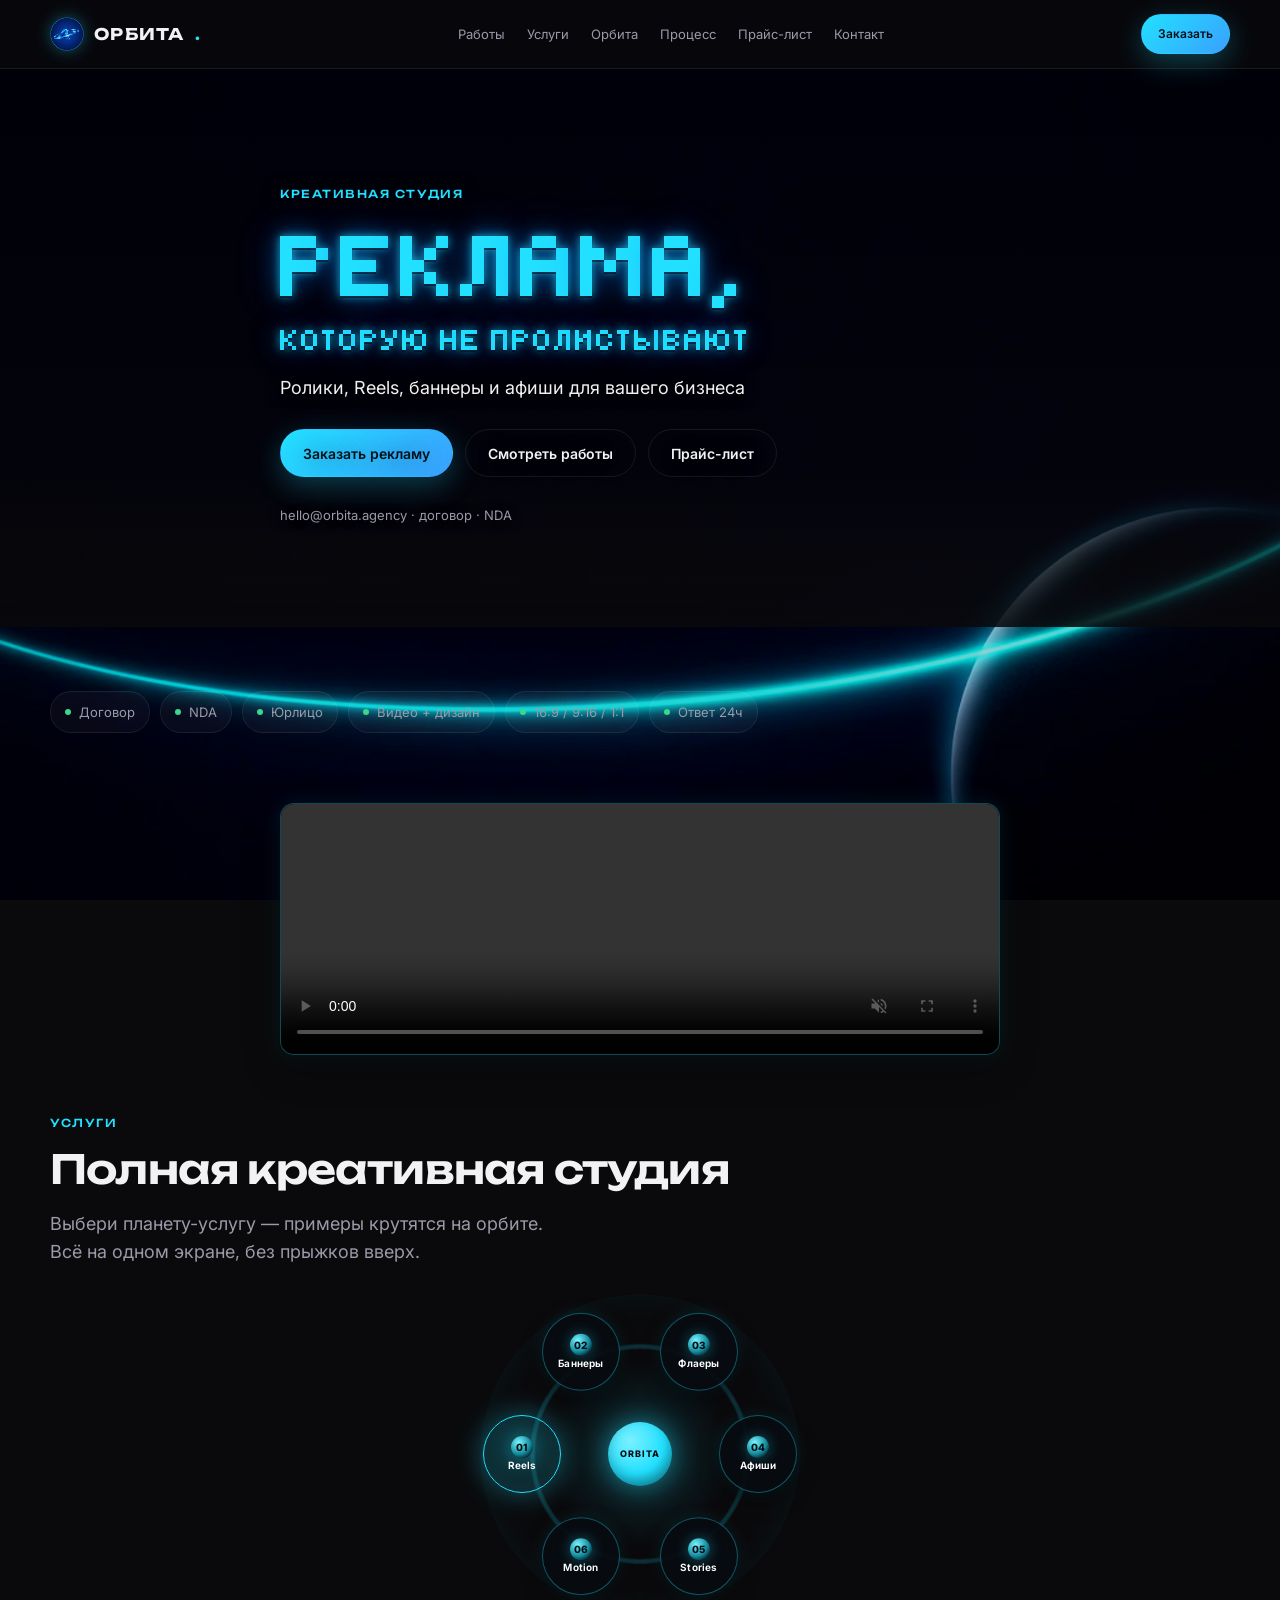
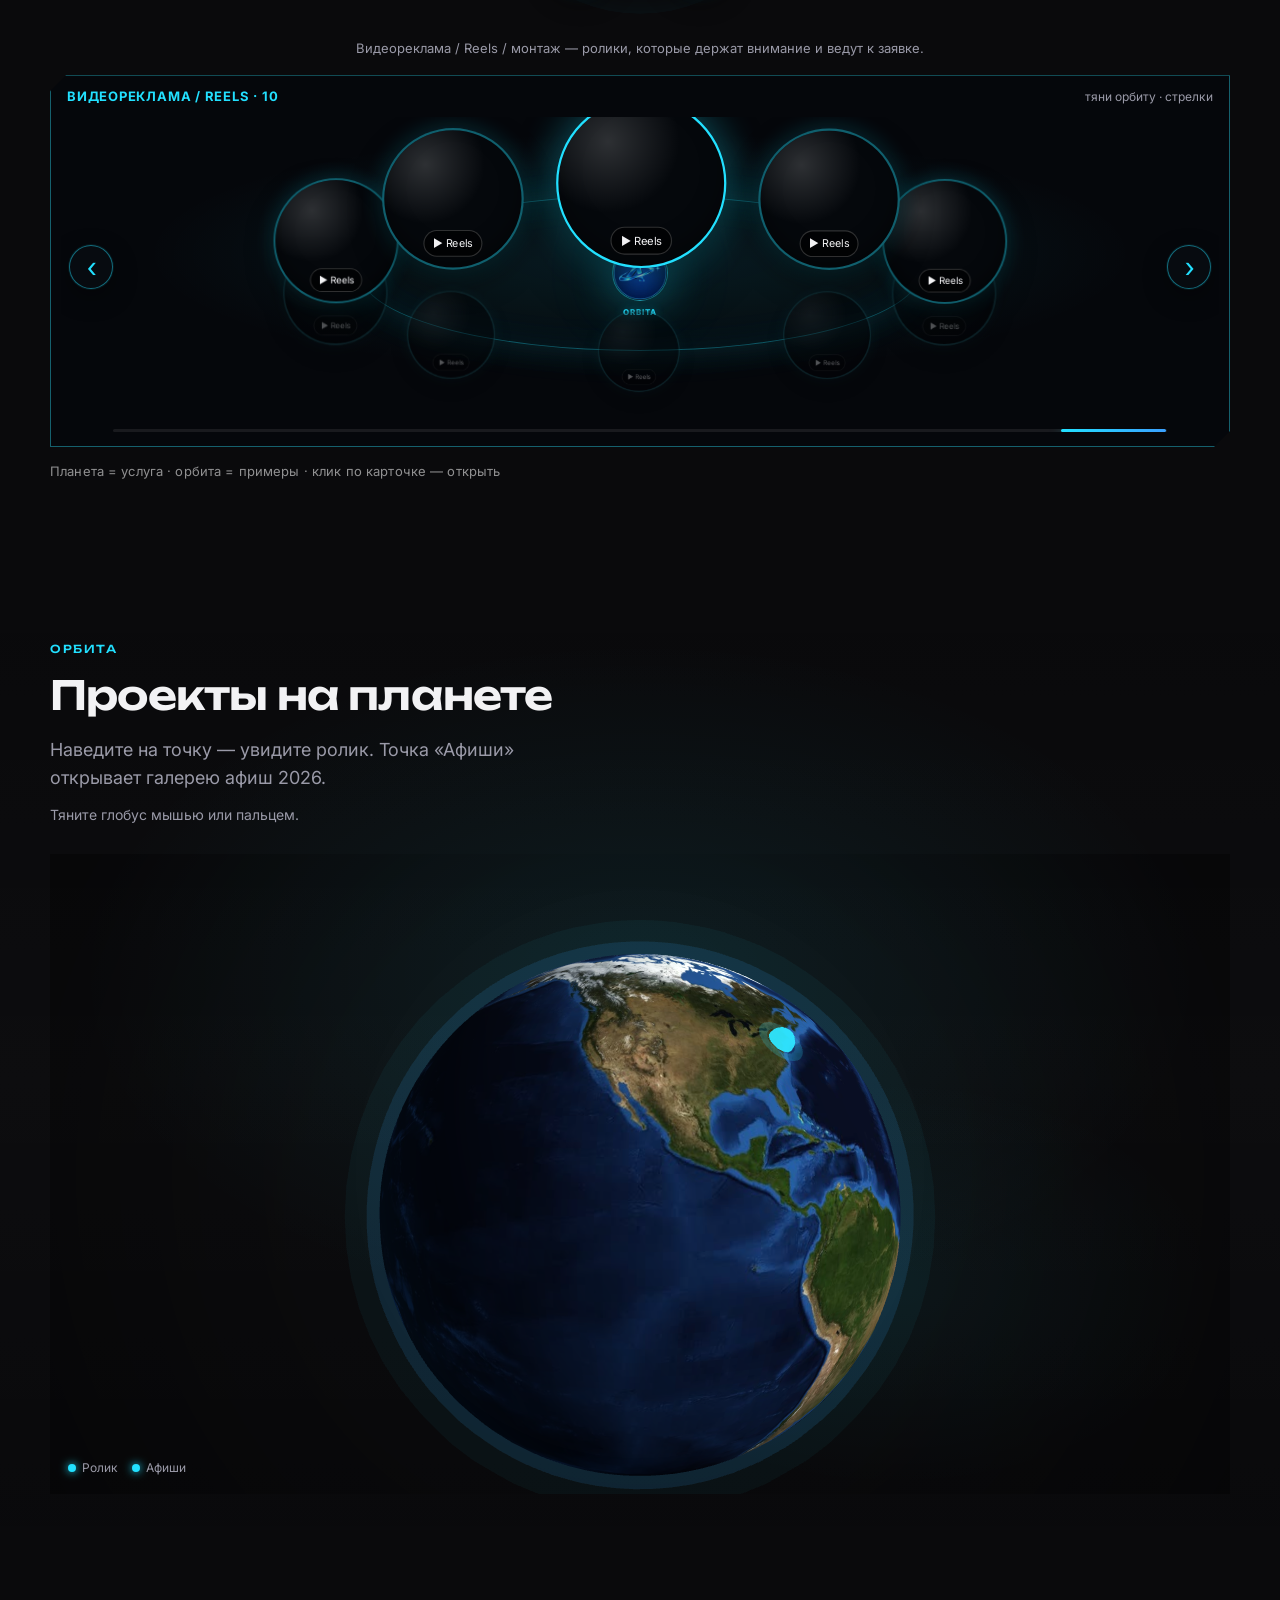
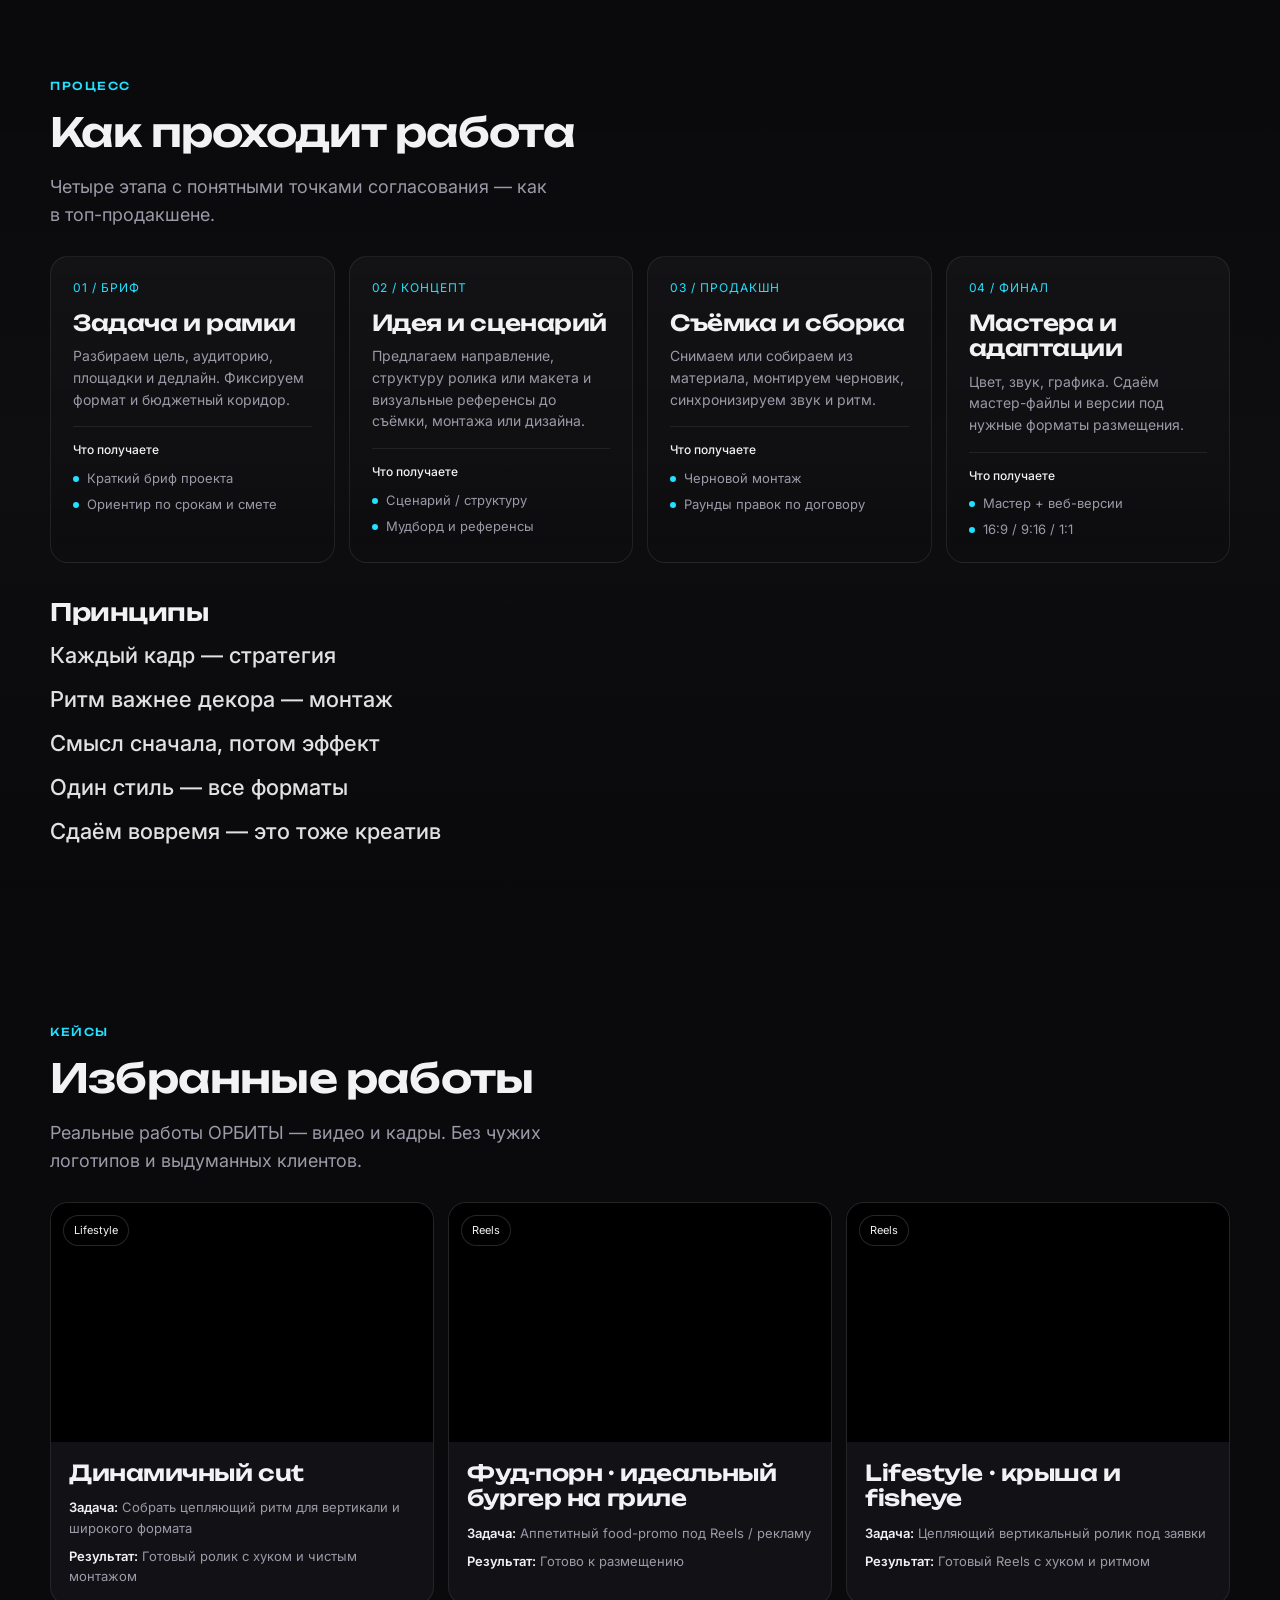
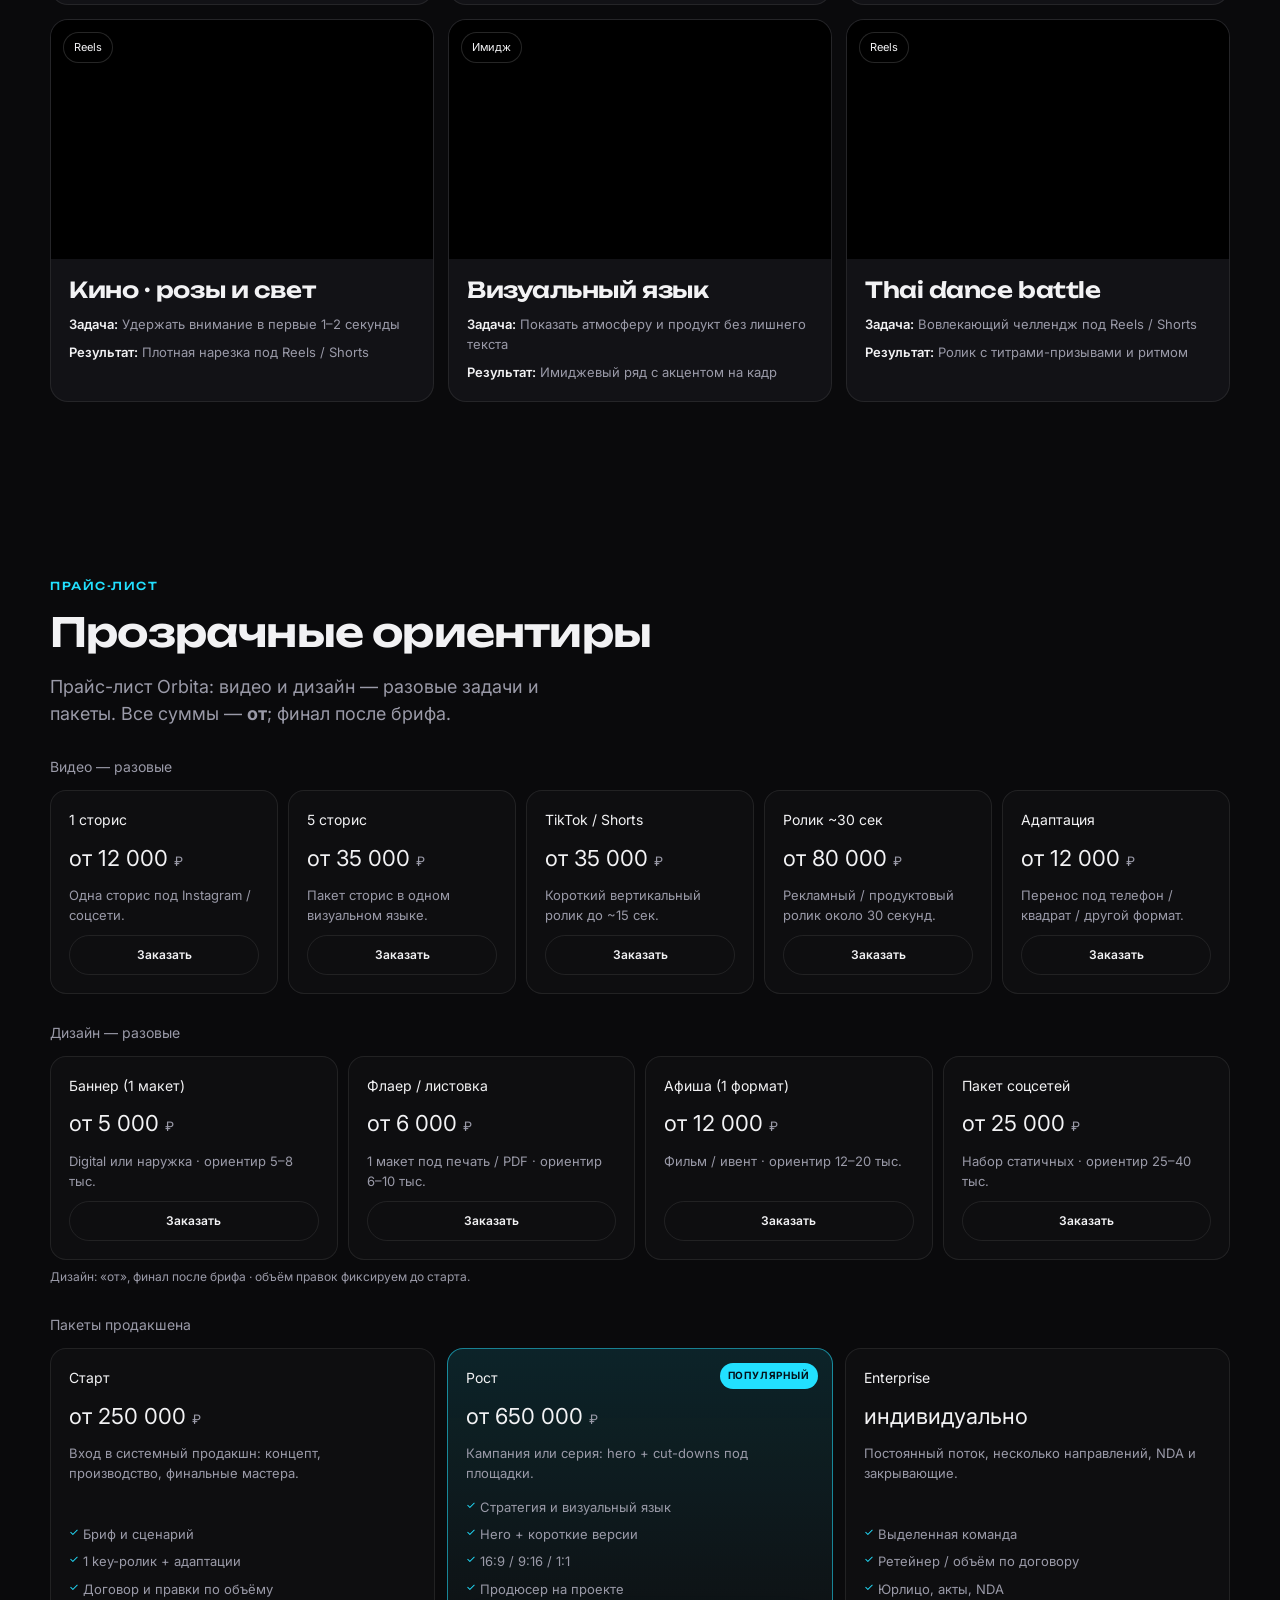
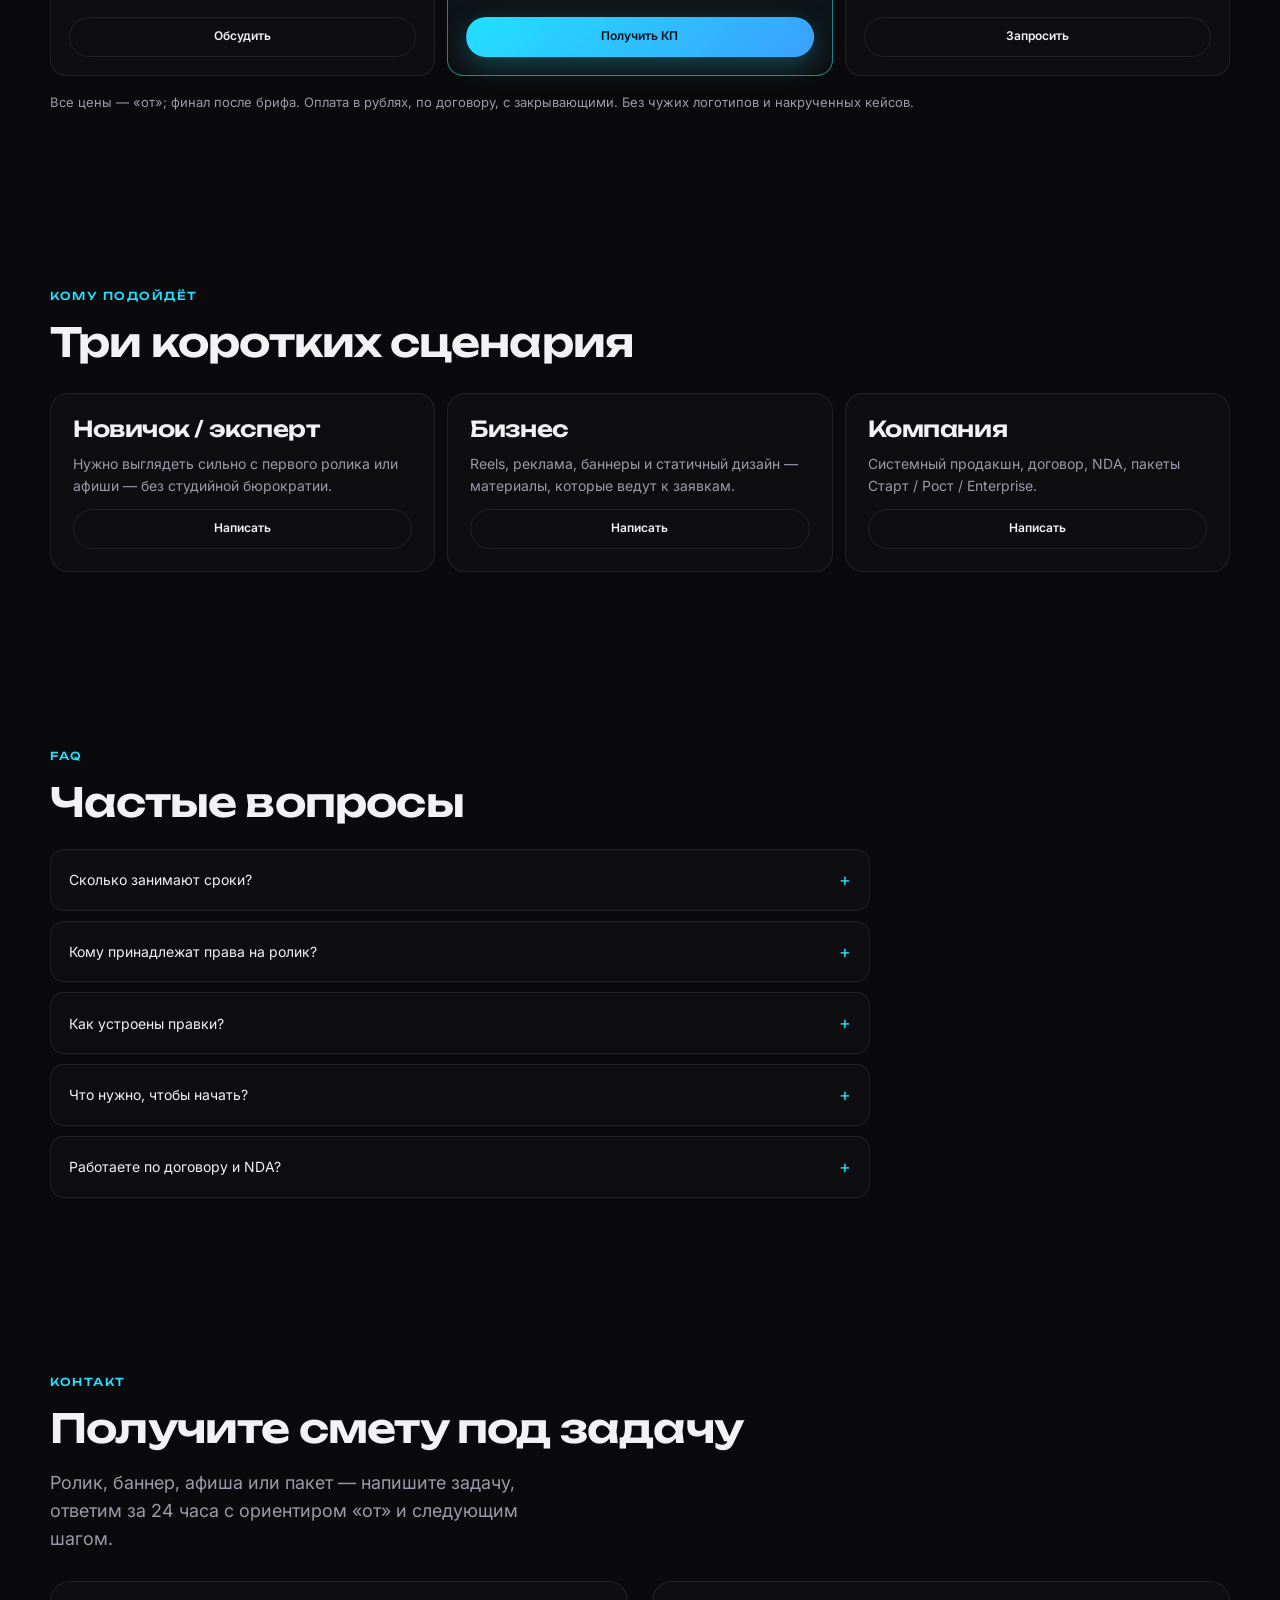
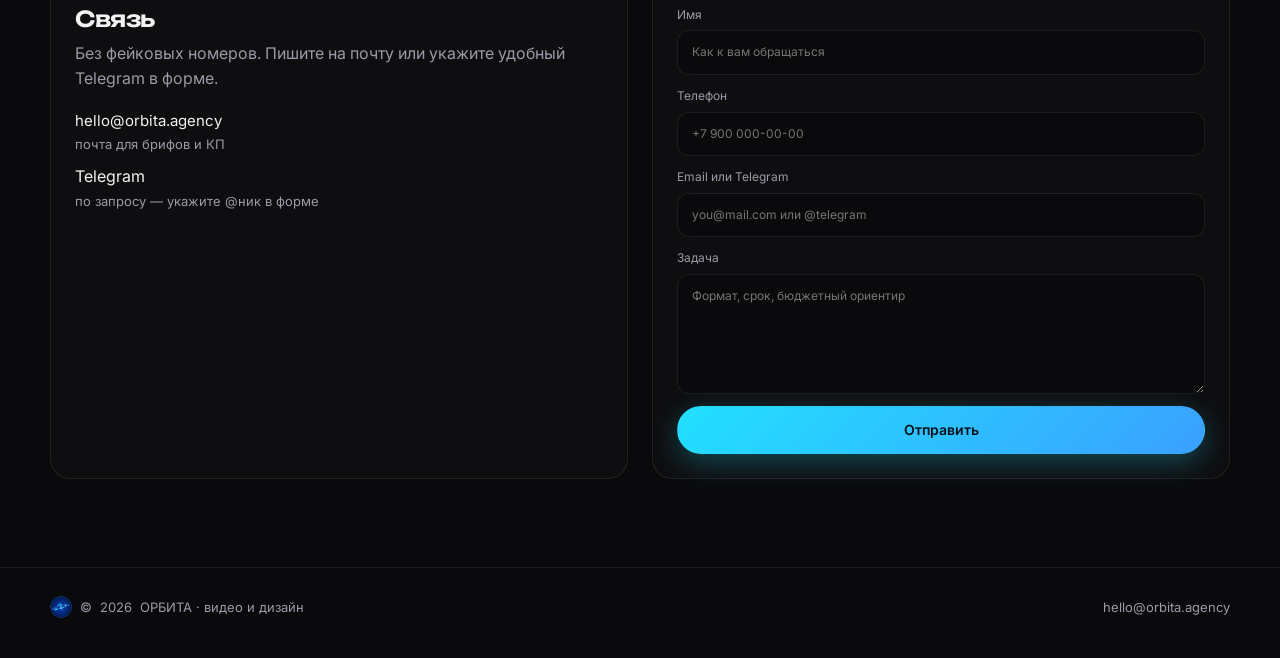
==== orbita-agency.html @ 7a736981 "Perf pass: video guard (play only when >=25% visible), 720p preview copies, webp images, globe warm-" ====
<!DOCTYPE html>
<html lang="ru">
<head>
  <!-- orbita-build:20260921220734 baked-conversion -->
                                  <meta charset="UTF-8">
  <meta http-equiv="Cache-Control" content="no-cache, no-store, must-revalidate">
  <meta http-equiv="Pragma" content="no-cache">
  <meta name="orbita-build" content="20260921220734">

<style>/* phones: dark app background from the very first paint */@media (max-width:760px){html,body{background:#07070a}}</style>
<meta name="viewport" content="width=device-width, initial-scale=1.0, viewport-fit=cover, maximum-scale=1">
<script>/* is-app-mobile-early + forced desktop (?desktop=1 / localStorage orbitaDesktop) */(function(){var d=document.documentElement,f=false;try{var q=/[?&]desktop=([01])/.exec(location.search);if(q){if(q[1]==='1')localStorage.setItem('orbitaDesktop','1');else localStorage.removeItem('orbitaDesktop');}f=localStorage.getItem('orbitaDesktop')==='1';}catch(e){}
var narrow=Math.min(screen.width||9999,screen.height||9999)<=760||matchMedia('(max-width:760px)').matches;
if(f&&narrow){window.__orbitaForcedDesktop=true;d.classList.add('is-forced-desktop');var m=document.querySelector('meta[name=viewport]');if(m)m.setAttribute('content','width=1280');return;}
try{if(matchMedia('(max-width:760px)').matches)d.classList.add('is-app-mobile')}catch(e){}})();</script>
<meta name="mobile-web-app-capable" content="yes">
<meta name="apple-mobile-web-app-capable" content="yes">
<meta name="apple-mobile-web-app-status-bar-style" content="black-translucent">
<meta name="apple-mobile-web-app-title" content="ОРБИТА">
<link rel="manifest" href="manifest.webmanifest">
<link rel="icon" href="favicon.ico" sizes="any">
<link rel="icon" type="image/png" sizes="32x32" href="favicon-32.png">
<link rel="icon" type="image/png" sizes="48x48" href="favicon-48.png">
<link rel="icon" type="image/png" sizes="192x192" href="logo-192.png">
<link rel="apple-touch-icon" sizes="180x180" href="apple-touch-icon.png">

<title>ОРБИТА — Реклама, которую не пролистывают</title>
<meta name="description" content="Креативная студия: видеореклама, Reels, монтаж, баннеры, флаеры, афиши и key visual. Договор, NDA, юрлицо. Цены от — финал после брифа.">
<meta name="theme-color" content="#0a0a0c">
<link rel="preconnect" href="https://fonts.googleapis.com">
<link rel="preconnect" href="https://fonts.gstatic.com" crossorigin>
<link rel="preload" href="tiny5-hero.woff2" as="font" type="font/woff2" crossorigin media="(min-width:761px)">
<link rel="preload" as="style" href="https://fonts.googleapis.com/css2?family=Inter:wght@400;500;600;700&family=Unbounded:wght@500;600;700&display=swap">
<link href="https://fonts.googleapis.com/css2?family=Inter:wght@400;500;600;700&family=Unbounded:wght@500;600;700&display=swap" rel="stylesheet" media="print" onload="this.media='all'">
<noscript><link href="https://fonts.googleapis.com/css2?family=Inter:wght@400;500;600;700&family=Unbounded:wght@500;600;700&display=swap" rel="stylesheet"></noscript>
<style>
:root{
  --bg:#0a0a0c; --bg2:#121216; --bg3:#1a1a20;
  --text:#f2f2f4; --muted:#9a9aa8; --line:rgba(255,255,255,.08);
  --accent:#22e0ff; --accent2:#7c5cff; --cyan:#22e0ff;
  --ok:#3dd68c; --radius:18px; --max:1180px;
  --display:"Unbounded",system-ui,sans-serif; --font:Inter,system-ui,-apple-system,Segoe UI,Roboto,sans-serif;
  --sans:Inter,system-ui,-apple-system,Segoe UI,Roboto,"Helvetica Neue",Arial,sans-serif;
}
*{box-sizing:border-box;margin:0;padding:0}
html{scroll-behavior:smooth}
body{background:var(--bg);color:var(--text);font-family:var(--sans);line-height:1.55;overflow-x:hidden}
body::before{content:"";position:fixed;inset:0;z-index:-3;background-image:url(bg-orbit-ring.jpg);background-size:cover;background-position:center;opacity:.92;pointer-events:none}
body::after{content:"";position:fixed;inset:0;z-index:-2;background:rgba(7,7,10,.10);pointer-events:none}
img,video{display:block;max-width:100%;height:auto}
a{color:inherit;text-decoration:none}
button,input,textarea,select{font:inherit}
.wrap{width:min(100% - 32px,var(--max));margin-inline:auto}
.section{padding:88px 0}
.eyebrow{font-family:var(--display);font-size:11px;letter-spacing:.14em;text-transform:uppercase;color:var(--accent);margin-bottom:14px;font-weight:500}
h1,h2,h3,.display{font-family:var(--display);font-weight:600;letter-spacing:-.02em;line-height:1.15}
h1{font-size:clamp(32px,5vw,56px)}
h2{font-size:clamp(26px,3.4vw,40px);margin-bottom:18px}
h3{font-size:clamp(18px,2vw,22px)}
.lead{color:var(--muted);font-size:clamp(15px,1.5vw,18px);max-width:46ch}
.btn{
  display:inline-flex;align-items:center;justify-content:center;gap:8px;
  min-height:48px;padding:0 22px;border-radius:999px;border:1px solid transparent;
  font-family:var(--sans);font-size:14px;font-weight:600;cursor:pointer;transition:.2s ease;
}
.btn-primary{background:linear-gradient(135deg,var(--accent),#3aa0ff);color:#041018;box-shadow:0 8px 28px rgba(34,224,255,.28)}
.btn-primary:hover{transform:translateY(-1px);box-shadow:0 12px 32px rgba(34,224,255,.4)}
.btn-ghost{background:transparent;border-color:var(--line);color:var(--text)}
.btn-ghost:hover{border-color:rgba(255,255,255,.28);background:rgba(255,255,255,.04)}
.btn-sm{min-height:40px;padding:0 16px;font-size:12px}

/* NAV */
.nav{
  position:sticky;top:0;z-index:50;backdrop-filter:blur(16px);
  background:rgba(10,10,12,.78);border-bottom:1px solid var(--line);
}
.nav-inner{display:flex;align-items:center;justify-content:space-between;gap:16px;min-height:68px}
.logo{font-family:var(--display);font-weight:700;font-size:16px;letter-spacing:.08em}
.logo span{color:var(--accent)}
.nav-links{display:flex;align-items:center;gap:22px}
.nav-links a{font-size:13px;color:var(--muted);transition:.2s}
.nav-links a:hover{color:var(--text)}
.nav-cta{display:flex;align-items:center;gap:12px}
.burger{display:none;width:42px;height:42px;border-radius:12px;border:1px solid var(--line);background:transparent;color:var(--text);cursor:pointer}
.mobile-menu{display:none;border-top:1px solid var(--line);padding:12px 0 18px}
.mobile-menu.open{display:block}
.mobile-menu a{display:block;padding:12px 0;color:var(--muted);border-bottom:1px solid var(--line)}

/* HERO */
.hero{padding:48px 0 36px;position:relative}
.hero-grid{display:grid;grid-template-columns:1.05fr .95fr;gap:36px;align-items:center}
.hero-copy .lead{margin:18px 0 28px}
/* hero headline code-scramble (desktop fine pointers only; JS adds the spans) */
.hs-h1{width:fit-content}
.hs-w{white-space:nowrap}
.hs-h1.is-hs .hs-c{display:inline-block;text-align:center;white-space:pre}
.hs-c.hs-x{color:#22e0ff;text-shadow:0 0 18px rgba(34,224,255,.35)}
/* desktop hero headline: pixel face Tiny5 (Google Fonts, OFL; Latin+Cyrillic subset, self-hosted).
   Tiny5 is drawn on a 1/8-em pixel grid, so font sizes are multiples of 8px => every font pixel is a whole screen pixel. */
@font-face{font-family:'Tiny5 Hero';src:url(tiny5-hero.woff2) format('woff2');font-weight:400;font-style:normal;font-display:swap}
@media (min-width:761px){
  html:not(.is-app-mobile) .hero .hero-copy h1{font-family:'Tiny5 Hero',var(--display);font-weight:400;text-transform:uppercase;
    font-size:24px;line-height:1;letter-spacing:0;color:#22e0ff;position:relative;isolation:isolate;margin-top:6px;
    -webkit-font-smoothing:none;font-smooth:never;text-rendering:optimizeSpeed;font-kerning:none;font-synthesis:none;
    text-shadow:0 0 1px rgba(0,12,30,.95),0 2px 0 rgba(0,10,26,.55),0 0 8px rgba(34,224,255,.7),0 0 22px rgba(0,140,255,.55),0 0 44px rgba(0,110,255,.3)}
  html:not(.is-app-mobile) .hero .hero-copy h1 .hl1,
  html:not(.is-app-mobile) .hero .hero-copy h1 .hl2{display:block;white-space:nowrap}
  /* line 1 = 3x line 2; letter-spacing in whole px keeps glyph origins on the pixel grid; both lines come out the same width */
  html:not(.is-app-mobile) .hero .hero-copy h1 .hl1{font-size:72px;line-height:72px;margin-bottom:10px;position:relative}
  /* Pac-Man: 7x7 pixel art, 1 art pixel = 1 Tiny5 pixel (1/8em); sits over the caps (cap top = 1.5px, so top = .5px) */
  html:not(.is-app-mobile) .hero .hero-copy h1 .pm{display:none;position:absolute;left:0;top:.0625em;width:.875em;height:.875em;pointer-events:none;z-index:2;will-change:transform;filter:drop-shadow(0 0 6px rgba(255,220,0,.55))}
  html:not(.is-app-mobile) .hero .hero-copy h1 .pm svg{display:block;width:100%;height:100%}
  html:not(.is-app-mobile) .hero .hero-copy h1 .hs-c.pm-e{visibility:hidden}
  html:not(.is-app-mobile) .hero .hero-copy h1 .hs-c.pm-f{color:#ffe600;text-shadow:0 0 1px rgba(0,12,30,.95),0 0 10px rgba(255,220,0,.75)}
  html:not(.is-app-mobile) .hero .hero-copy h1 .hl2{font-size:24px;line-height:24px;letter-spacing:1px}
  html:not(.is-app-mobile) .hero .hero-copy h1::before{content:"";position:absolute;inset:-24px -38px -20px -32px;z-index:-1;pointer-events:none;
    background:radial-gradient(closest-side,rgba(1,5,14,.62),rgba(1,5,14,.34) 62%,transparent)}
  html:not(.is-app-mobile) .hero .hero-copy h1 .hs-c.hs-x{color:#f2feff;text-shadow:0 0 1px rgba(0,10,24,.9),0 0 10px rgba(160,245,255,.85),0 0 26px rgba(0,150,255,.6)}
}
@media (min-width:1200px){
  html:not(.is-app-mobile) .hero .hero-copy h1 .hl1{font-size:96px;line-height:96px}
  html:not(.is-app-mobile) .hero .hero-copy h1 .hl2{font-size:32px;line-height:32px}
}
@media (min-width:1400px){
  html:not(.is-app-mobile) .hero .hero-copy h1 .hl1{font-size:120px;line-height:120px;margin-bottom:12px}
  html:not(.is-app-mobile) .hero .hero-copy h1 .hl2{font-size:40px;line-height:40px}
}


@media (min-width:761px){html:not(.is-app-mobile) .hero-copy h1{font-size:clamp(34px,3.75vw,50px)}html:not(.is-app-mobile) .hero-copy .lead{color:rgba(255,255,255,.94);text-shadow:0 1px 2px rgba(0,0,0,.75),0 2px 14px rgba(0,0,0,.55)}}
.hero-actions{display:flex;flex-wrap:wrap;gap:12px;margin-bottom:28px}
.hero-note{font-size:13px;color:var(--muted)}
.media-wall{
  position:relative;height:min(58vh,560px);border-radius:24px;overflow:hidden;
  border:none;background:transparent;
  display:grid;grid-template-columns:1fr 1fr;gap:10px;padding:0;
  z-index:1;
}
.wall-col{display:flex;flex-direction:column;gap:6px;animation:wallScroll 42s linear infinite}
.wall-col.reverse{animation-direction:reverse;animation-duration:48s}
.wall-col:hover{animation-play-state:paused}
@keyframes wallScroll{0%{transform:translateY(0)}100%{transform:translateY(-50%)}}
.wall-item{
  position:relative;border-radius:14px;overflow:hidden;background:#0a0a0f;
  aspect-ratio:3/4;flex-shrink:0;cursor:pointer;isolation:isolate;box-shadow:0 10px 28px rgba(0,0,0,.45),inset 0 0 0 1px rgba(255,255,255,.04);transition:transform .25s ease,box-shadow .25s ease;
}.wall-item:hover{transform:translateY(-2px);box-shadow:0 16px 40px rgba(34,224,255,.18),0 0 0 1px rgba(34,224,255,.35)}
.wall-item.wide{aspect-ratio:16/10}
.wall-item.is-design{aspect-ratio:2/3;background:#0a0a0f}
.wall-item.is-design.wide{aspect-ratio:16/10}
.wall-item video,.wall-item img{width:100%;height:100%;object-fit:cover;pointer-events:none;display:block}
.wall-item.is-design img{object-fit:contain;background:#0a0a0f}
.wall-item .badge,.wall-item .label{pointer-events:none}
.wall-item::before{
  content:"";position:absolute;inset:0;z-index:4;cursor:pointer;
  background:transparent;pointer-events:auto;
}
.wall-item .badge{
  position:absolute;left:12px;top:12px;padding:6px 10px;border-radius:999px;
  background:transparent;border:none;font-size:11px;font-weight:600;
  text-shadow:0 1px 6px rgba(0,0,0,.85),0 0 14px rgba(0,0,0,.6);letter-spacing:.04em;z-index:2;
}
.mock-note{
  margin-top:14px;font-size:13px;color:rgba(255,255,255,.55);letter-spacing:.01em;
}
.wall-item .play{
  position:absolute;inset:auto 12px 12px auto;width:36px;height:36px;border-radius:50%;
  background:rgba(0,0,0,.55);border:1px solid rgba(255,255,255,.25);
  display:grid;place-items:center;font-size:12px;backdrop-filter:blur(8px);cursor:pointer;color:#fff;z-index:5;pointer-events:none;
}
.wall-item .view-hint{
  position:absolute;left:50%;top:50%;transform:translate(-50%,-50%) scale(.96);
  padding:10px 16px;border-radius:999px;font-size:12px;letter-spacing:.04em;
  background:rgba(0,0,0,.62);border:1px solid rgba(255,255,255,.28);color:#fff;
  backdrop-filter:blur(10px);opacity:0;pointer-events:none;transition:.2s ease;z-index:2;
  white-space:nowrap;
}
.wall-item:hover .view-hint,.wall-item:focus-visible .view-hint{opacity:1;transform:translate(-50%,-50%) scale(1)}
.wall-item::after{
  content:"";position:absolute;inset:0;background:rgba(0,0,0,.0);transition:.2s;pointer-events:none;
}
.wall-item:hover::after{background:rgba(0,0,0,.12)}
.hero-bg{position:absolute;inset:0;z-index:-1;opacity:.88;pointer-events:none;overflow:hidden}
.hero-bg::after{content:"";position:absolute;inset:0;background:linear-gradient(180deg,rgba(10,10,12,.12),rgba(10,10,12,.38) 70%,var(--bg) 100%)}
.hero-bg video{width:100%;height:100%;object-fit:cover}

/* TRUST */
.trust{padding:64px 0 56px}
.trust-row{display:flex;flex-wrap:wrap;gap:10px}
.chip{
  display:inline-flex;align-items:center;gap:8px;padding:10px 14px;border-radius:999px;
  background:rgba(255,255,255,.03);border:1px solid var(--line);font-size:13px;color:var(--muted);
}
.chip i{width:6px;height:6px;border-radius:50%;background:var(--ok);display:inline-block}

/* SERVICES */
.services-grid{display:grid;grid-template-columns:1fr 1.1fr;gap:28px;align-items:stretch}
.svc-list{display:flex;flex-direction:column;gap:10px}
.svc-item{
  display:grid;grid-template-columns:40px 1fr;gap:12px;padding:14px 16px;
  position:relative;clip-path:polygon(14px 0,100% 0,100% calc(100% - 14px),calc(100% - 14px) 100%,0 100%,0 14px);
  border:1px solid rgba(34,224,255,.28);background:rgba(255,255,255,.02);cursor:pointer;transition:.2s;
  width:100%;text-align:left;font:inherit;color:inherit;appearance:none;-webkit-appearance:none;
}
.svc-item::before,.svc-item::after{
  content:"";position:absolute;width:9px;height:9px;border:1px solid var(--cyan);pointer-events:none;opacity:.8;
}
.svc-item::before{left:-1px;top:-1px;border-right:none;border-bottom:none}
.svc-item::after{right:-1px;bottom:-1px;border-left:none;border-top:none}
.svc-item:hover,.svc-item.active{border-color:rgba(34,224,255,.6);background:rgba(34,224,255,.07);box-shadow:0 0 0 1px rgba(34,224,255,.15),0 0 22px rgba(34,224,255,.08)}
.svc-num{font-family:var(--font);color:var(--accent);font-size:13px;padding-top:2px}
.svc-item h3{margin-bottom:6px}
.svc-item p{color:var(--muted);font-size:14px}
.svc-wall{
  position:relative;clip-path:polygon(18px 0,100% 0,100% calc(100% - 18px),calc(100% - 18px) 100%,0 100%,0 18px);
  overflow:hidden;border:1px solid rgba(46,230,255,.35);background:rgba(10,10,15,.7);
  display:grid;grid-template-columns:repeat(3,1fr);grid-auto-rows:minmax(120px,1fr);gap:8px;padding:8px;
  min-height:280px;max-height:min(56vh,420px);overflow-y:auto;overflow-x:hidden;scrollbar-width:thin;
  box-shadow:0 0 0 1px rgba(46,230,255,.08),0 0 30px rgba(46,230,255,.06);
}
.svc-wall::before,.svc-wall::after{
  content:"";position:absolute;width:12px;height:12px;border:1px solid var(--cyan);pointer-events:none;z-index:3;
}
.svc-wall::before{left:-1px;top:-1px;border-right:none;border-bottom:none}
.svc-wall::after{right:-1px;bottom:-1px;border-left:none;border-top:none}
.svc-cell{position:relative;border-radius:10px;overflow:hidden;background:#0a0a0f;cursor:pointer;isolation:isolate;min-height:0}
.svc-cell:first-child{grid-row:auto}
.svc-cell.is-design{background:#0a0a0f}
.svc-cell video,.svc-cell img{width:100%;height:100%;object-fit:cover;pointer-events:none;display:block}
.svc-cell.is-design img{object-fit:contain;background:#0a0a0f}
.svc-cell .label,.svc-cell .view-hint,.svc-cell .badge{pointer-events:none}
.svc-cell::before{
  content:"";position:absolute;inset:0;z-index:4;cursor:pointer;
  background:transparent;pointer-events:auto;
}
.svc-cell .label{
  position:absolute;left:12px;bottom:12px;padding:6px 10px;border-radius:999px;
  background:rgba(0,0,0,.55);border:1px solid rgba(255,255,255,.18);font-size:11px;backdrop-filter:blur(8px);z-index:2;
}
.svc-cell .view-hint{
  position:absolute;left:50%;top:50%;transform:translate(-50%,-50%) scale(.96);
  padding:10px 16px;border-radius:999px;font-size:12px;letter-spacing:.04em;
  background:rgba(0,0,0,.62);border:1px solid rgba(255,255,255,.28);color:#fff;
  backdrop-filter:blur(10px);opacity:0;pointer-events:none;transition:.2s ease;z-index:2;
  white-space:nowrap;
}
.svc-cell:hover .view-hint,.svc-cell:focus-visible .view-hint{opacity:1;transform:translate(-50%,-50%) scale(1)}
.svc-cell::after{
  content:"";position:absolute;inset:0;background:rgba(0,0,0,.0);transition:.2s;pointer-events:none;
}
.svc-cell:hover::after{background:rgba(0,0,0,.28)}
.svc-item:focus-visible{outline:2px solid var(--accent);outline-offset:2px}


/* SVC WALL — many examples (Афиши x6) */
.svc-wall.is-many{
  grid-template-columns:repeat(3,1fr);
  grid-template-rows:auto;
  grid-auto-rows:minmax(160px,1fr);
  max-height:min(72vh,640px);
  overflow-y:auto;
  overflow-x:hidden;
  scrollbar-width:thin;
}
.svc-wall.is-many .svc-cell:first-child{grid-row:auto}
.svc-wall-debug{
  margin:10px 0 0;font-size:13px;letter-spacing:.04em;color:var(--accent);
  font-weight:600;opacity:0;transition:opacity .2s;min-height:1.2em;
}
.svc-wall-debug.is-on{opacity:1}

/* SCRAMBLE — Aiskra-style decode glitch on hover */
.principles{margin-top:36px}
.principles h3{font-size:clamp(18px,2.2vw,24px);margin:0 0 14px}
.principles-list{list-style:none;margin:0;padding:0;display:grid;gap:12px}
.principles-list li{
  font-size:clamp(16px,2vw,22px);font-weight:500;line-height:1.45;
  color:rgba(255,255,255,.88);
}
.scramble{
  display:inline;cursor:default;
  font-variant-ligatures:none;
  white-space:pre-wrap;
}
.scramble.is-scrambling{
  color:var(--accent,#22e0ff);
}
.step h3 .scramble,.principles-list .scramble{border-bottom:1px dashed transparent}
.step h3 .scramble:hover,.principles-list .scramble:hover{
  border-bottom-color:rgba(34,224,255,.4);
}
@media (prefers-reduced-motion:reduce){
  .scramble.is-scrambling{color:var(--accent,#22e0ff)}
  .svc-wall-debug{transition:none}
}
@media (max-width:900px){
  .svc-wall.is-many{grid-template-columns:1fr 1fr;max-height:60vh}
}


/* PROCESS */
.process-grid{display:grid;grid-template-columns:repeat(4,1fr);gap:14px;margin-top:28px}
.step{
  padding:22px;border-radius:18px;border:1px solid var(--line);background:linear-gradient(180deg,rgba(255,255,255,.03),transparent);
  min-height:100%;
}
.step-num{font-family:var(--font);font-size:12px;color:var(--accent);letter-spacing:.08em;margin-bottom:12px}
.step h3{margin-bottom:10px}
.step p{color:var(--muted);font-size:14px;margin-bottom:16px}
.get{border-top:1px solid var(--line);padding-top:14px}
.get strong{display:block;font-size:12px;color:var(--text);margin-bottom:8px;font-family:var(--font);font-weight:500}
.get ul{list-style:none;display:grid;gap:6px}
.get li{font-size:13px;color:var(--muted);padding-left:14px;position:relative}
.get li:before{content:"";position:absolute;left:0;top:8px;width:6px;height:6px;border-radius:50%;background:var(--accent)}

/* CASES */
.cases-grid{display:grid;grid-template-columns:repeat(3,1fr);gap:14px;margin-top:28px}
.case{
  border-radius:18px;overflow:hidden;border:1px solid var(--line);background:var(--bg2);
  display:flex;flex-direction:column;
}
.case-media{position:relative;aspect-ratio:16/10;background:#000;cursor:pointer}
.case-media video,.case-media img{width:100%;height:100%;object-fit:cover}
.case-media .badge{
  position:absolute;left:12px;top:12px;padding:6px 10px;border-radius:999px;
  background:rgba(0,0,0,.55);border:1px solid rgba(255,255,255,.15);font-size:11px;backdrop-filter:blur(8px);
}
.case-body{padding:18px}
.case-body h3{margin-bottom:8px}
.case-meta{display:grid;gap:8px;margin-top:12px}
.case-meta div{font-size:13px;color:var(--muted)}
.case-meta b{color:var(--text);font-weight:600}

/* PRICES */
.price-layers{display:grid;gap:28px;margin-top:28px}
.layer-title{font-family:var(--font);font-size:14px;margin-bottom:12px;color:var(--muted)}
.fast-grid{display:grid;grid-template-columns:repeat(5,1fr);gap:10px}
.fast-card,.pack-card{
  border:1px solid var(--line);border-radius:16px;padding:18px;background:rgba(255,255,255,.02);
  display:flex;flex-direction:column;gap:10px;min-height:100%;
}
.fast-card .name,.pack-card .name{font-family:var(--font);font-size:14px}
.fast-card .price,.pack-card .price{font-family:var(--font);font-size:22px}
.fast-card .price span,.pack-card .price span{font-size:13px;color:var(--muted)}
.fast-card p,.pack-card p{color:var(--muted);font-size:13px;flex:1}
.packs{display:grid;grid-template-columns:repeat(3,1fr);gap:12px}
.pack-card.popular{border-color:rgba(34,224,255,.55);background:linear-gradient(180deg,rgba(34,224,255,.12),rgba(255,255,255,.02));position:relative}
.pack-card .tag{
  position:absolute;top:14px;right:14px;font-size:10px;letter-spacing:.08em;text-transform:uppercase;
  color:#04121a;font-weight:700;background:var(--accent);padding:5px 8px;border-radius:999px;font-family:var(--font);
}
.pack-card ul{list-style:none;display:grid;gap:7px;margin:4px 0 8px}
.pack-card li{font-size:13px;color:var(--muted);padding-left:14px;position:relative}
.pack-card li:before{content:"✓";position:absolute;left:0;color:var(--accent);font-size:11px}
.price-note{margin-top:16px;font-size:13px;color:var(--muted)}

/* WHO */
.who-grid{display:grid;grid-template-columns:repeat(3,1fr);gap:12px;margin-top:28px}
.who-card{
  padding:22px;border-radius:18px;border:1px solid var(--line);background:rgba(255,255,255,.02);
  transition:.2s;display:flex;flex-direction:column;gap:12px;
}
.who-card:hover{border-color:rgba(34,224,255,.4);transform:translateY(-2px)}
.who-card p{color:var(--muted);font-size:14px;flex:1}

/* FAQ */
.faq-list{display:grid;gap:10px;margin-top:24px;max-width:820px}
.faq-item{border:1px solid var(--line);border-radius:14px;background:rgba(255,255,255,.02);overflow:hidden}
.faq-item summary{
  list-style:none;cursor:pointer;padding:16px 18px;font-family:var(--font);font-size:14px;
  display:flex;justify-content:space-between;gap:12px;align-items:center;
}
.faq-item summary::-webkit-details-marker{display:none}
.faq-item summary:after{content:"+";color:var(--accent);font-size:18px}
.faq-item[open] summary:after{content:"–"}
.faq-item .a{padding:0 18px 16px;color:var(--muted);font-size:14px}

/* CONTACT */
.contact-grid{display:grid;grid-template-columns:1fr 1fr;gap:24px;margin-top:28px}
.contact-card,.form-card{border:1px solid var(--line);border-radius:20px;padding:24px;background:rgba(255,255,255,.02)}
.contact-card p{color:var(--muted);margin:10px 0 18px}
.contact-links{display:grid;gap:10px}
.contact-links a{color:var(--text);font-family:var(--font);font-size:15px}
.contact-links span{display:block;color:var(--muted);font-family:var(--sans);font-size:13px;margin-top:2px}
.form{display:grid;gap:12px}
.form label{display:grid;gap:6px;font-size:12px;color:var(--muted)}
.form input,.form textarea,.form select{
  width:100%;border-radius:12px;border:1px solid var(--line);background:var(--bg);
  color:var(--text);padding:12px 14px;outline:none;
}
.form input:focus,.form textarea:focus,.form select:focus{border-color:rgba(34,224,255,.55)}
.form textarea{min-height:120px;resize:vertical}
.form-ok{display:none;padding:12px 14px;border-radius:12px;background:rgba(61,214,140,.12);border:1px solid rgba(61,214,140,.35);color:#b7f5d3;font-size:14px}
.form-ok.show{display:block}

/* FOOTER */
.footer{border-top:1px solid var(--line);padding:28px 0 40px;color:var(--muted);font-size:13px}
.footer-inner{display:flex;justify-content:space-between;gap:16px;flex-wrap:wrap;align-items:center}


.svc-examples{
  display:inline-flex;align-items:center;gap:6px;margin-top:10px;
  font-size:13px;font-weight:600;letter-spacing:.02em;color:var(--accent);
  opacity:.92;transition:.2s;
}
.svc-item:hover .svc-examples,.svc-item.active .svc-examples{opacity:1;transform:translateX(2px)}
.svc-examples::after{content:'';}
.lb-stage img{object-fit:contain;width:auto;height:auto;max-width:100%;max-height:78vh}

/* lightbox */
.lb{position:fixed;inset:0;background:rgba(0,0,0,.9);display:none;place-items:center;z-index:100;padding:72px 56px 96px;isolation:isolate}
.lb.open{display:grid}
.lb-stage{position:relative;width:min(1100px,100%);max-height:78vh;display:grid;place-items:center}
.lb-stage img,.lb-stage video{
  width:auto;height:auto;max-width:100%;max-height:78vh;border-radius:16px;background:#000;
  box-shadow:0 24px 80px rgba(0,0,0,.55);
}
.lb-close{position:absolute;top:18px;right:18px;z-index:3}
.lb-nav{
  position:absolute;top:50%;transform:translateY(-50%);z-index:3;
  width:48px;height:48px;border-radius:50%;border:1px solid rgba(255,255,255,.22);
  background:rgba(0,0,0,.45);color:#fff;font-size:28px;line-height:1;cursor:pointer;
  display:grid;place-items:center;backdrop-filter:blur(10px);transition:.2s;
}
.lb-nav:hover{background:rgba(34,224,255,.35);border-color:rgba(34,224,255,.55)}
.lb-prev{left:16px}
.lb-next{right:16px}
.lb-meta{
  position:absolute;left:50%;bottom:22px;transform:translateX(-50%);
  display:flex;flex-wrap:wrap;align-items:center;justify-content:center;gap:10px 14px;
  max-width:min(920px,94vw);z-index:3;
}
.lb-badge{
  padding:6px 12px;border-radius:999px;font-size:11px;letter-spacing:.06em;
  background:rgba(34,224,255,.18);border:1px solid rgba(34,224,255,.45);color:#fff;
}
.lb-title{font-size:14px;color:rgba(255,255,255,.88);max-width:42ch;text-align:center}
@media (max-width:760px){
  .lb{padding:64px 12px 110px}
  .lb-nav{width:40px;height:40px;font-size:24px}
  .lb-prev{left:6px}.lb-next{right:6px}
  .lb-stage img,.lb-stage video{max-height:68vh;border-radius:12px}
  .wall-item .view-hint,.svc-cell .view-hint{opacity:.85}
}

@media (max-width:980px){
  .nav-links{display:none}
  .burger{display:inline-grid;place-items:center}
  .hero-grid,.services-grid,.contact-grid{grid-template-columns:1fr}
  .media-wall{height:420px}
  .process-grid,.cases-grid,.who-grid,.packs{grid-template-columns:1fr 1fr}
  .fast-grid{grid-template-columns:1fr 1fr}
}
@media (max-width:640px){
  .section{padding:64px 0}
  .process-grid,.cases-grid,.who-grid,.packs,.fast-grid{grid-template-columns:1fr}
  .nav-cta .btn-ghost{display:none}
  .svc-wall{min-height:340px;grid-template-columns:1fr 1fr;grid-template-rows:1fr 1fr}
  .svc-cell:first-child{grid-row:auto}
}
@media (prefers-reduced-motion:reduce){
  .wall-col{animation:none!important}
  html{scroll-behavior:auto}
}

.offer-pills{display:flex;flex-wrap:wrap;gap:8px;margin:0 0 22px}
.offer-pills span{
  font-size:12px;color:var(--text);border:1px solid var(--line);
  background:rgba(255,255,255,.03);border-radius:999px;padding:7px 12px;
}
.fast-grid.design-grid{grid-template-columns:repeat(4,1fr)}
.price-mark{font-size:12px;color:var(--muted);margin-top:8px}
@media (max-width:980px){
  .fast-grid.design-grid{grid-template-columns:1fr 1fr}
}
@media (max-width:640px){
  .fast-grid.design-grid{grid-template-columns:1fr}
}

/* ========== ORBIT GLOBE ========== */
.orbit-globe-section{
  padding:72px 0 96px;
  background:
    radial-gradient(ellipse 80% 60% at 50% 40%, rgba(34,224,255,.08), transparent 55%),
    radial-gradient(ellipse 50% 40% at 70% 70%, rgba(46,230,255,.05), transparent 50%),
    linear-gradient(180deg, transparent, rgba(255,255,255,.015), transparent);
  position:relative;
  overflow:hidden;
}
.orbit-globe-head{max-width:52ch;margin-bottom:28px}
.orbit-globe-hint{
  margin-top:12px;color:var(--muted);font-size:14px;max-width:48ch;
}
.orbit-globe-stage{
  position:relative;
  width:100%;
  height:min(72vh,640px);
  min-height:380px;
  border-radius:24px;
  border:none;
  background:transparent;
  overflow:visible;
}
#orbitGlobeCanvas{
  display:block;width:100%;height:100%;
  touch-action:none;cursor:grab;
}
#orbitGlobeCanvas.is-dragging{cursor:grabbing}
.orbit-globe-overlay{
  position:absolute;inset:0;pointer-events:none;
  background:radial-gradient(circle at 50% 50%, transparent 42%, rgba(0,0,0,.35) 100%);
}
.orbit-globe-legend{
  position:absolute;left:18px;bottom:16px;z-index:3;
  display:flex;flex-wrap:wrap;gap:10px 14px;
  font-size:12px;color:var(--muted);pointer-events:none;
}
.orbit-globe-legend span{display:inline-flex;align-items:center;gap:6px}
.orbit-globe-legend i{
  width:8px;height:8px;border-radius:50%;display:inline-block;
  box-shadow:0 0 8px currentColor;
}
.orbit-globe-legend .lg-video i{background:var(--cyan);color:var(--cyan)}
.orbit-globe-legend .lg-afishi i{background:var(--accent);color:var(--accent)}
.orbit-hotspot-tip{
  position:absolute;z-index:5;pointer-events:none;
  transform:translate(-50%,-120%);
  padding:6px 12px;border-radius:999px;
  background:rgba(10,10,12,.88);border:1px solid rgba(255,255,255,.12);
  color:#fff;font-family:var(--font);font-size:11px;font-weight:500;
  letter-spacing:.04em;text-transform:uppercase;white-space:nowrap;
  opacity:0;transition:opacity .18s ease;
  box-shadow:0 8px 24px rgba(0,0,0,.4);
}
.orbit-hotspot-tip.is-on{opacity:1}
.orbit-hotspot-tip.is-afishi{border-color:rgba(34,224,255,.55);color:var(--accent2)}
.orbit-video-preview{
  position:absolute;z-index:6;pointer-events:none;
  width:240px;
  border-radius:16px;overflow:hidden;
  border:1px solid rgba(255,255,255,.18);
  background:#000;
  box-shadow:0 18px 50px rgba(0,0,0,.55), 0 0 0 1px rgba(34,224,255,.25);
  opacity:0;transform:translate(-50%,-115%) scale(.92);
  transition:opacity .2s ease, transform .2s ease, width .15s ease, aspect-ratio .15s ease;
}
.orbit-video-preview.fmt-land{aspect-ratio:16/9;width:240px}
.orbit-video-preview.fmt-port{aspect-ratio:9/16;width:150px}
.orbit-video-preview.is-on{
  opacity:1;transform:translate(-50%,-115%) scale(1);
}
.orbit-video-preview.is-below{transform:translate(-50%,15%) scale(.92)}
.orbit-video-preview.is-below.is-on{transform:translate(-50%,15%) scale(1)}
.orbit-video-preview video{
  width:100%;height:100%;object-fit:cover;display:block;
}
.orbit-video-preview .ovp-label{
  position:absolute;left:8px;bottom:8px;
  padding:3px 8px;border-radius:999px;
  background:rgba(0,0,0,.65);color:#fff;
  font-size:10px;font-family:var(--font);letter-spacing:.06em;text-transform:uppercase;
}
.orbit-globe-fallback{
  position:absolute;inset:0;display:none;z-index:2;
  place-items:center;align-content:center;
  color:var(--muted);font-size:14px;padding:20px 24px 56px;text-align:center;
  background:
    radial-gradient(circle at 50% 42%, rgba(20,40,70,.55), rgba(7,7,10,.92) 70%);
}
.orbit-globe-fallback.is-on{display:grid;gap:16px}
.orbit-globe-fallback .ogf-msg{max-width:42ch;margin:0 auto;line-height:1.45;color:rgba(255,255,255,.72)}
.orbit-globe-fallback .ogf-tip{font-size:12px;color:var(--muted);max-width:48ch;margin:0 auto;opacity:.85}
.orbit-fb-planet-wrap{
  position:relative;width:min(280px,62vw);aspect-ratio:1;margin:8px auto 4px;
}
.orbit-fb-planet{
  width:100%;height:100%;border-radius:50%;
  background:
    radial-gradient(circle at 32% 28%, rgba(255,255,255,.35), transparent 28%),
    radial-gradient(circle at 60% 55%, #1a6b4a 0%, #0d3d5c 42%, #0a2540 70%, #050b14 100%);
  box-shadow:
    inset -18px -10px 40px rgba(0,0,0,.45),
    0 0 0 2px rgba(46,230,255,.12),
    0 0 48px rgba(46,168,255,.18),
    0 0 80px rgba(34,224,255,.08);
  animation:orbitFbSpin 28s linear infinite;
  position:relative;overflow:hidden;
}
.orbit-fb-planet::before{
  content:"";position:absolute;inset:-8%;
  background:
    repeating-linear-gradient(105deg,
      transparent 0 18px,
      rgba(46,230,255,.04) 18px 22px,
      transparent 22px 40px);
  border-radius:50%;
  animation:orbitFbSpin 18s linear infinite reverse;
  opacity:.7;
}
.orbit-fb-planet::after{
  content:"";position:absolute;inset:0;border-radius:50%;
  box-shadow:inset 0 0 40px rgba(46,168,255,.15);
  background:radial-gradient(circle at 70% 30%, transparent 40%, rgba(0,0,0,.35) 100%);
}
@keyframes orbitFbSpin{to{transform:rotate(360deg)}}
@media (prefers-reduced-motion:reduce){
  .orbit-fb-planet,.orbit-fb-planet::before{animation:none}
}
.orbit-fb-hotspots{
  display:flex;flex-wrap:wrap;justify-content:center;gap:8px;
  max-width:520px;margin:0 auto;pointer-events:auto;position:relative;z-index:3;
}
.orbit-fb-hotspots button{
  appearance:none;border:1px solid rgba(255,255,255,.14);
  background:rgba(12,14,20,.82);color:#e8eef8;
  padding:8px 12px;border-radius:999px;font:500 12px/1.2 var(--font,system-ui);
  letter-spacing:.02em;cursor:pointer;
  transition:border-color .15s, background .15s, transform .15s;
}
.orbit-fb-hotspots button:hover,.orbit-fb-hotspots button:focus-visible{
  border-color:rgba(46,230,255,.55);background:rgba(20,28,40,.95);outline:none;
  transform:translateY(-1px);
}
.orbit-fb-hotspots button.is-afishi{
  border-color:rgba(34,224,255,.45);color:var(--accent2,#7c5cff);
}
.orbit-fb-hotspots button.is-afishi:hover{
  border-color:rgba(34,224,255,.8);box-shadow:0 0 16px rgba(34,224,255,.2);
}
.orbit-globe-stage.is-fallback #orbitGlobeCanvas{visibility:hidden}
@media (max-width:900px){
  .orbit-globe-stage{height:min(62vh,520px);min-height:320px}
}
@media (max-width:640px){
  .orbit-globe-section{padding:56px 0 72px}
  .orbit-globe-legend{left:12px;bottom:10px;font-size:11px}
  .orbit-video-preview{width:min(140px,38vw)}
}





@media (max-width:760px){
  .orbit-lead-desk,.orbit-hint-desk{display:none!important}
  .orbit-lead-mob,.orbit-hint-mob{display:block!important}
  .orbit-lead-mob[hidden],.orbit-hint-mob[hidden]{display:block!important}
}
@media (min-width:761px){
  .orbit-lead-mob,.orbit-hint-mob{display:none!important}
}

/* Mobile perf: lighten without touching desktop */
@media (max-width:760px){
  .wall-col{animation:none!important}
  .media-wall{height:min(42vh,380px)}
  .hero-bg video{display:none!important}
  .hero-bg{background:#07070a}
  #orbitGlobeCanvas{display:none!important}
  .orbit-globe-stage{min-height:280px}
  /* was: .svc-cell video{display:none} — breaks TikTok feed */
.svc-cell[data-type="video"]{background:#0a0a0f}
  .svc-cell[data-type="video"]::after{
    content:"▶";position:absolute;left:50%;top:50%;transform:translate(-50%,-50%);
    width:44px;height:44px;border-radius:50%;display:flex;align-items:center;justify-content:center;
    background:rgba(0,0,0,.55);border:1px solid rgba(255,255,255,.25);font-size:16px;color:#fff;z-index:2;
  }
}




/* Craft: service categories as planets above orbit — one-screen UX */
.svc-universe{display:flex;flex-direction:column;gap:14px;margin-top:22px}
.svc-planets{
  display:flex;flex-wrap:wrap;justify-content:center;gap:10px;
  padding:4px 0 2px;
}
.svc-planet{
  appearance:none;-webkit-appearance:none;border:0;cursor:pointer;
  display:inline-flex;align-items:center;gap:8px;
  padding:10px 14px 10px 10px;border-radius:999px;
  background:rgba(255,255,255,.03);
  border:1px solid rgba(34,224,255,.28);
  color:#fff;font:inherit;transition:.2s;
  box-shadow:0 0 0 1px rgba(34,224,255,.05);
}
.svc-planet i{
  width:28px;height:28px;border-radius:50%;
  display:inline-flex;align-items:center;justify-content:center;
  font-style:normal;font-size:11px;font-weight:800;letter-spacing:.04em;
  background:radial-gradient(circle at 35% 30%, #7af6ff, #128a9c 55%, #061018 85%);
  color:#041018;
  box-shadow:0 0 14px rgba(34,224,255,.35);
}
.svc-planet span{font-size:13px;font-weight:650;letter-spacing:.02em}
.svc-planet:hover{
  border-color:rgba(34,224,255,.55);
  background:rgba(34,224,255,.08);
  transform:translateY(-1px);
}
.svc-planet.active{
  border-color:#22e0ff;
  background:rgba(34,224,255,.14);
  box-shadow:0 0 24px rgba(34,224,255,.22);
}
.svc-planet.active i{
  box-shadow:0 0 22px rgba(34,224,255,.65);
}
.svc-planet-desc{
  text-align:center;color:var(--muted);font-size:14px;
  max-width:52rem;margin:0 auto 4px;min-height:2.6em;
}
.svc-list[hidden]{display:none!important}
@media (max-width:640px){
  .svc-planets{gap:8px}
  .svc-planet{padding:8px 12px 8px 8px}
  .svc-planet span{font-size:12px}
  .svc-planet i{width:24px;height:24px;font-size:10px}
}

/* Craft: ORBITAL showcase — works as planets (wow layer) */
.svc-frame.is-orbit{
  overflow:visible;
  padding:14px 14px 18px;
  background:
    radial-gradient(ellipse 70% 55% at 50% 48%, rgba(34,224,255,.10), transparent 60%),
    rgba(6,8,12,.92);
}
.svc-orbit-stage{
  position:relative;
  height:min(52vh, 420px);
  min-height:340px;
  border-radius:18px;
  overflow:hidden;
  touch-action:pan-y;
  cursor:grab;
  user-select:none;
}
.svc-orbit-stage.is-dragging{cursor:grabbing}
.svc-orbit-ring{
  position:absolute;left:50%;top:52%;
  width:min(92%, 720px);height:min(58%, 240px);
  transform:translate(-50%,-50%);
  border:1px solid rgba(34,224,255,.28);
  border-radius:50%;
  box-shadow:0 0 40px rgba(34,224,255,.08), inset 0 0 40px rgba(34,224,255,.05);
  pointer-events:none;
}
.svc-orbit-ring-2{
  width:min(70%, 520px);height:min(40%, 160px);
  border-color:rgba(34,224,255,.14);
  opacity:.7;
}
.svc-orbit-core{
  position:absolute;left:50%;top:52%;
  transform:translate(-50%,-50%);
  width:88px;height:88px;border-radius:50%;
  display:flex;align-items:center;justify-content:center;
  background:radial-gradient(circle at 35% 30%, #5af0ff, #0a2a33 55%, #05070a 80%);
  border:1px solid rgba(34,224,255,.55);
  box-shadow:0 0 40px rgba(34,224,255,.35), 0 0 80px rgba(34,224,255,.15);
  pointer-events:none;z-index:1;
}
.svc-orbit-core span{
  font-size:10px;font-weight:800;letter-spacing:.14em;color:#041018;
}
.svc-orbit-wall{
  position:absolute !important;inset:0 !important;
  display:block !important;
  overflow:visible !important;
  height:100% !important;
  width:100% !important;
  min-height:0 !important;
  padding:0 !important;
  mask-image:none !important;
  -webkit-mask-image:none !important;
  cursor:inherit;
  scrollbar-width:none !important;
}
.svc-orbit-wall .svc-cell{
  position:absolute !important;
  left:50%;top:50%;
  width:168px !important;
  height:224px !important;
  margin:0 !important;
  flex:none !important;
  transform:translate(-50%,-50%);
  will-change:transform;
  border:1px solid rgba(34,224,255,.25) !important;
  box-shadow:0 12px 40px rgba(0,0,0,.45), 0 0 20px rgba(34,224,255,.12);
  transition:box-shadow .25s ease, border-color .25s ease, opacity .25s ease;
}
.svc-orbit-wall .svc-cell.is-wide{
  width:210px !important;height:128px !important;
}
.svc-orbit-wall .svc-cell.is-front{
  border-color:rgba(34,224,255,.75) !important;
  box-shadow:0 18px 50px rgba(0,0,0,.55), 0 0 36px rgba(34,224,255,.35);
  z-index:5 !important;
}
.svc-orbit-wall .svc-cell.is-back{
  opacity:.45;filter:saturate(.75) brightness(.75);
  z-index:1 !important;
}
.svc-orbit-stage .svc-nav{
  position:absolute;top:50%;transform:translateY(-50%);
  z-index:8;
}
.svc-orbit-stage .svc-nav-prev{left:8px}
.svc-orbit-stage .svc-nav-next{right:8px}
.svc-progress{margin:12px 64px 0}
@media (max-width:760px){
  .svc-orbit-stage{height:300px;min-height:280px}
  .svc-orbit-wall .svc-cell{width:132px !important;height:176px !important}
  .svc-orbit-wall .svc-cell.is-wide{width:168px !important;height:100px !important}
  .svc-orbit-core{width:64px;height:64px}
  .svc-orbit-core span{font-size:8px}
  .svc-orbit-stage .svc-nav{display:inline-flex}
}

/* Craft: premium service rail — arrows, no ugly scrollbar */
.svc-rail{
  position:relative;
  display:grid;
  grid-template-columns:44px 1fr 44px;
  gap:8px;
  align-items:center;
}
.svc-nav{
  width:44px;height:44px;border-radius:50%;
  border:1px solid rgba(34,224,255,.45);
  background:rgba(8,12,18,.92);
  color:#22e0ff;font-size:28px;line-height:1;
  display:inline-flex;align-items:center;justify-content:center;
  cursor:pointer;transition:.2s;z-index:4;
  box-shadow:0 0 0 1px rgba(34,224,255,.08),0 8px 24px rgba(0,0,0,.35);
}
.svc-nav:hover,.svc-nav:focus-visible{
  background:rgba(34,224,255,.16);
  border-color:#22e0ff;
  box-shadow:0 0 22px rgba(34,224,255,.35);
  outline:none;
}
.svc-nav:disabled{
  opacity:.28;cursor:default;box-shadow:none;
}
.svc-wall{
  scrollbar-width:none !important;
  -ms-overflow-style:none !important;
  mask-image:linear-gradient(90deg, transparent 0, #000 18px, #000 calc(100% - 18px), transparent 100%);
  -webkit-mask-image:linear-gradient(90deg, transparent 0, #000 18px, #000 calc(100% - 18px), transparent 100%);
}
.svc-wall::-webkit-scrollbar{display:none !important;height:0 !important}
.svc-progress{
  height:3px;margin:12px 52px 2px;border-radius:999px;
  background:rgba(255,255,255,.08);overflow:hidden;
}
.svc-wall.is-dragging{cursor:grabbing;scroll-snap-type:none}
.svc-wall{cursor:grab}
.svc-progress i{
  display:block;height:100%;width:12%;border-radius:999px;
  background:linear-gradient(90deg,#22e0ff,#3aa0ff);
  box-shadow:0 0 12px rgba(34,224,255,.55);
  transition:width .2s ease, transform .2s ease;
}
@media (max-width:760px){
  .svc-rail{grid-template-columns:1fr}
  .svc-nav{display:none}
  .svc-progress{margin:10px 4px 2px}
  .svc-wall{
    mask-image:none;-webkit-mask-image:none;
  }
}

/* Craft: service examples = horizontal swipe frame (menu) */
.services-grid{
  display:flex;flex-direction:column;gap:18px;
}
.svc-frame{
  position:relative;
  border:1px solid rgba(46,230,255,.4);
  background:rgba(8,10,14,.85);
  clip-path:polygon(16px 0,100% 0,100% calc(100% - 16px),calc(100% - 16px) 100%,0 100%,0 16px);
  box-shadow:0 0 0 1px rgba(46,230,255,.08),0 0 28px rgba(46,230,255,.08);
  padding:12px 12px 14px;
}
.svc-frame::before,.svc-frame::after{
  content:"";position:absolute;width:11px;height:11px;border:1px solid var(--cyan);pointer-events:none;z-index:3;
}
.svc-frame::before{left:-1px;top:-1px;border-right:none;border-bottom:none}
.svc-frame::after{right:-1px;bottom:-1px;border-left:none;border-top:none}
.svc-frame-head{
  display:flex;align-items:baseline;justify-content:space-between;gap:12px;
  margin:0 4px 10px;padding:0 2px;
}
.svc-frame-title{font-size:13px;font-weight:700;letter-spacing:.06em;text-transform:uppercase;color:var(--accent)}
.svc-frame-hint{font-size:12px;color:var(--muted);white-space:nowrap}
.svc-wall{
  display:flex !important;
  flex-direction:row !important;
  flex-wrap:nowrap !important;
  gap:10px !important;
  padding:4px 2px 8px !important;
  min-height:0 !important;
  max-height:none !important;
  height:auto !important;
  overflow-x:auto !important;
  overflow-y:hidden !important;
  scroll-snap-type:x mandatory;
  -webkit-overflow-scrolling:touch;
  scrollbar-width:thin;
  grid-template-columns:none !important;
  grid-template-rows:none !important;
  background:transparent !important;
  border:none !important;
  box-shadow:none !important;
  clip-path:none !important;
}
.svc-wall::-webkit-scrollbar{height:6px}
.svc-wall::-webkit-scrollbar-thumb{background:rgba(34,224,255,.35);border-radius:999px}
.svc-wall.is-many{max-height:none !important;grid-template-columns:none !important}
.svc-cell{
  flex:0 0 auto !important;
  width:min(72vw,220px) !important;
  height:300px !important;
  scroll-snap-align:start;
  border:1px solid rgba(255,255,255,.1);
  border-radius:12px;
}
.svc-cell.is-design{width:min(58vw,180px) !important;height:300px !important}
.svc-cell.is-wide{width:min(88vw,320px) !important;height:200px !important}
.svc-cell:first-child{grid-row:auto !important}
.svc-wall-debug{display:none !important}
@media (min-width:900px){
  .svc-cell{width:240px !important;height:320px !important}
  .svc-cell.is-design{width:200px !important}
  .svc-cell.is-wide{width:360px !important;height:220px !important}
}

/* Craft: mobile sticky CTA + cases snap */
.cases-grid{scroll-snap-type:none}
.mobile-sticky-bar{
  display:none;position:fixed;left:12px;right:12px;bottom:12px;z-index:80;
  gap:8px;padding:0;
}
.mobile-sticky-bar a{
  flex:1;padding:14px 12px;border-radius:999px;text-align:center;font-weight:700;
  text-decoration:none;font-size:14px;
}
.msb-primary{
  background:linear-gradient(135deg,var(--accent),#3aa0ff);color:#041018;
  box-shadow:0 12px 40px rgba(34,224,255,.35);
}
.msb-ghost{
  background:rgba(10,14,20,.92);color:#fff;border:1px solid rgba(34,224,255,.45);
  backdrop-filter:blur(10px);
}
@media (max-width:640px){
  .mobile-sticky-bar{display:flex}
  .hero-actions{gap:8px}
  .hero-actions .btn{padding:12px 14px;font-size:14px}
  body{padding-bottom:76px}
  .cases-grid{
    display:flex;gap:12px;overflow-x:auto;scroll-snap-type:x mandatory;
    -webkit-overflow-scrolling:touch;padding-bottom:8px;scrollbar-width:none;
  }
  .cases-grid::-webkit-scrollbar{display:none}
  .cases-grid .case{flex:0 0 min(82vw,320px);scroll-snap-align:start}
}

/* Craft: hero without media-wall collage */
.hero-grid{grid-template-columns:1fr!important;max-width:720px}
.hero .media-wall,.media-wall{display:none!important}
@media (max-width:900px){
  .hero-grid{grid-template-columns:1fr!important}
}


/* FIX: orbit must win over old horizontal-rail .svc-wall rules */
.svc-frame.is-orbit .svc-orbit-stage{
  position:relative !important;
  overflow:hidden !important;
  height:min(52vh,420px) !important;
  min-height:340px !important;
}
.svc-frame.is-orbit .svc-orbit-wall.svc-wall,
.svc-frame.is-orbit #svcWall.svc-orbit-wall{
  display:block !important;
  position:absolute !important;
  inset:0 !important;
  width:100% !important;
  height:100% !important;
  min-height:0 !important;
  max-height:none !important;
  padding:0 !important;
  gap:0 !important;
  margin:0 !important;
  overflow:visible !important;
  overflow-x:visible !important;
  overflow-y:visible !important;
  flex-direction:unset !important;
  flex-wrap:unset !important;
  scroll-snap-type:none !important;
  background:transparent !important;
  border:none !important;
  box-shadow:none !important;
  clip-path:none !important;
  mask-image:none !important;
  -webkit-mask-image:none !important;
  pointer-events:auto !important;
  z-index:2 !important;
}
.svc-frame.is-orbit .svc-orbit-wall .svc-cell{
  position:absolute !important;
  left:50% !important;
  top:50% !important;
  margin:0 !important;
  flex:none !important;
  scroll-snap-align:none !important;
  width:168px !important;
  height:224px !important;
  pointer-events:auto !important;
}
.svc-frame.is-orbit .svc-orbit-wall .svc-cell.is-wide{
  width:210px !important;
  height:128px !important;
}
.svc-universe .svc-planets,
.svc-universe .svc-planet{
  position:relative !important;
  z-index:20 !important;
  pointer-events:auto !important;
}
.svc-universe .svc-planet{ cursor:pointer !important; }


/* Craft: lighter hero video-фон after removing collage */
.hero{
  min-height:min(78vh,720px);
  display:flex;
  align-items:center;
  padding:64px 0 48px;
}
.hero .hero-copy{
  text-shadow:0 2px 24px rgba(0,0,0,.45);
}
.hero .hero-copy .lead,
.hero .hero-note{
  text-shadow:0 1px 14px rgba(0,0,0,.4);
}
@media (max-width:760px){
  .hero-bg{opacity:.8!important;background:#07070a;filter:brightness(1.1) saturate(1.05)}
  .hero{min-height:min(70vh,620px)}
}


}


/* Craft: compact service/orbit blocks for denser works */
.svc-universe{gap:10px!important;margin-top:14px!important}
.svc-planet{padding:7px 11px 7px 7px!important}
.svc-planet i{width:22px!important;height:22px!important;font-size:10px!important}
.svc-planet span{font-size:12px!important}
.svc-planet-desc{font-size:13px!important;min-height:1.8em!important;margin-bottom:0!important}
.svc-frame.is-orbit{padding:10px 10px 12px!important}
.svc-orbit-stage{height:min(38vh,300px)!important;min-height:240px!important}
.svc-frame.is-orbit .svc-orbit-stage{height:min(38vh,300px)!important;min-height:240px!important}
.svc-frame.is-orbit .svc-orbit-wall .svc-cell{
  width:118px!important;height:158px!important;
}
.svc-frame.is-orbit .svc-orbit-wall .svc-cell.is-wide{
  width:150px!important;height:92px!important;
}
.svc-orbit-core{width:56px!important;height:56px!important}
.svc-orbit-core span{font-size:8px!important}
.svc-orbit-ring{width:min(88%,560px)!important;height:min(52%,180px)!important}
.section#services{padding-top:56px!important}
.hero{min-height:min(62vh,560px)!important;padding:48px 0 32px!important}
@media (max-width:760px){
  .svc-orbit-stage,.svc-frame.is-orbit .svc-orbit-stage{height:240px!important;min-height:220px!important}
  .svc-frame.is-orbit .svc-orbit-wall .svc-cell{width:100px!important;height:134px!important}
  .svc-frame.is-orbit .svc-orbit-wall .svc-cell.is-wide{width:132px!important;height:80px!important}
}



/* Craft: compact feature reel — egarmasagi between trust and services */
.feature-reel{padding:14px 0 4px;position:relative;z-index:1}
.feature-reel-frame{
  position:relative;
  border-radius:14px;
  overflow:hidden;
  border:1px solid rgba(34,224,255,.32);
  background:#050508;
  box-shadow:0 12px 36px rgba(0,0,0,.4), 0 0 24px rgba(34,224,255,.10);
  aspect-ratio:1344 / 576;
  width:min(720px, 100%);
  max-height:min(28vh, 280px);
  margin:0 auto;
}
.feature-reel-video{
  width:100%;
  height:100%;
  object-fit:cover;
  display:block;
  background:#000;
}
@media (max-width:760px){
  .feature-reel{padding:10px 0 2px}
  .feature-reel-frame{border-radius:12px;max-height:min(26vh,220px);width:100%}
}


/* FIX: orbit cards must receive clicks (nav/rings don't block) */
.svc-orbit-ring,.svc-orbit-ring-2,.svc-orbit-core{pointer-events:none!important}
.svc-frame.is-orbit .svc-orbit-wall .svc-cell{pointer-events:auto!important;cursor:pointer!important;z-index:4}
.svc-frame.is-orbit .svc-orbit-wall .svc-cell.is-front{z-index:6!important}
.svc-orbit-stage .svc-nav{pointer-events:auto!important;z-index:10!important}


/* FIX: lightbox above orbit; force visible when open */
.lb{z-index:100000!important}
.lb.open{display:grid!important;visibility:visible!important;opacity:1!important}
.lb.open[hidden]{display:grid!important}
.lb-stage video#lbVideo{max-width:min(920px,94vw);max-height:min(78vh,820px);width:auto;height:auto;background:#000}



/* 6 planets evenly on ring */
.svc-universe .svc-planet:nth-child(1){--a: -90deg; --r: -118px; transform:translate(-50%,-50%) rotate(var(--a)) translateY(var(--r)) rotate(calc(-1 * var(--a)))!important}
.svc-universe .svc-planet:nth-child(2){--a: -30deg; --r: -118px; transform:translate(-50%,-50%) rotate(var(--a)) translateY(var(--r)) rotate(calc(-1 * var(--a)))!important}
.svc-universe .svc-planet:nth-child(3){--a: 30deg; --r: -118px; transform:translate(-50%,-50%) rotate(var(--a)) translateY(var(--r)) rotate(calc(-1 * var(--a)))!important}
.svc-universe .svc-planet:nth-child(4){--a: 90deg; --r: -118px; transform:translate(-50%,-50%) rotate(var(--a)) translateY(var(--r)) rotate(calc(-1 * var(--a)))!important}
.svc-universe .svc-planet:nth-child(5){--a: 150deg; --r: -118px; transform:translate(-50%,-50%) rotate(var(--a)) translateY(var(--r)) rotate(calc(-1 * var(--a)))!important}
.svc-universe .svc-planet:nth-child(6){--a: 210deg; --r: -118px; transform:translate(-50%,-50%) rotate(var(--a)) translateY(var(--r)) rotate(calc(-1 * var(--a)))!important}
@media (max-width:760px){
  .svc-universe .svc-planets{width:min(280px,92vw)!important;height:min(280px,92vw)!important}
  .svc-universe .svc-planet{width:68px!important;height:68px!important}
  .svc-universe .svc-planet:nth-child(n){--r: -102px}
  .svc-universe .svc-planets::before{width:54px;height:54px;font-size:8px}
}


/* Craft: orbit VIDEO cards as planets (round), keep clicks/JS */
.svc-frame.is-orbit .svc-orbit-wall .svc-cell{
  width:132px!important;
  height:132px!important;
  border-radius:50%!important;
  overflow:hidden!important;
  border:2px solid rgba(34,224,255,.4)!important;
  box-shadow:
    0 10px 28px rgba(0,0,0,.5),
    0 0 22px rgba(34,224,255,.22),
    inset 0 -10px 18px rgba(0,0,0,.35)!important;
  background:#05080c!important;
}
.svc-frame.is-orbit .svc-orbit-wall .svc-cell.is-wide{
  width:148px!important;
  height:148px!important;
  border-radius:50%!important;
}
.svc-frame.is-orbit .svc-orbit-wall .svc-cell.is-front{
  border-color:#22e0ff!important;
  box-shadow:
    0 16px 40px rgba(0,0,0,.55),
    0 0 36px rgba(34,224,255,.45),
    inset 0 -12px 20px rgba(0,0,0,.3)!important;
  width:152px!important;
  height:152px!important;
}
.svc-frame.is-orbit .svc-orbit-wall .svc-cell.is-front.is-wide{
  width:168px!important;
  height:168px!important;
}
.svc-frame.is-orbit .svc-orbit-wall .svc-cell img,
.svc-frame.is-orbit .svc-orbit-wall .svc-cell video{
  width:100%!important;
  height:100%!important;
  object-fit:cover!important;
  border-radius:50%!important;
}
.svc-frame.is-orbit .svc-orbit-wall .svc-cell .label{
  left:50%!important;
  right:auto!important;
  bottom:10px!important;
  transform:translateX(-50%)!important;
  max-width:78%!important;
  font-size:10px!important;
  padding:4px 8px!important;
}
.svc-frame.is-orbit .svc-orbit-wall .svc-cell .view-hint{
  border-radius:999px!important;
  font-size:11px!important;
  padding:8px 12px!important;
}
/* soft planet limb highlight */
.svc-frame.is-orbit .svc-orbit-wall .svc-cell::after{
  content:""!important;
  position:absolute!important;
  inset:0!important;
  border-radius:50%!important;
  pointer-events:none!important;
  background:radial-gradient(circle at 30% 25%, rgba(255,255,255,.18), transparent 42%);
  opacity:.9;
  z-index:2;
}
@media (max-width:760px){
  .svc-frame.is-orbit .svc-orbit-wall .svc-cell{
    width:108px!important;height:108px!important;
  }
  .svc-frame.is-orbit .svc-orbit-wall .svc-cell.is-wide{
    width:120px!important;height:120px!important;
  }
  .svc-frame.is-orbit .svc-orbit-wall .svc-cell.is-front{
    width:124px!important;height:124px!important;
  }
}


/* Craft: service pills → planet cluster (keep + video planets) */
.svc-universe .svc-planets{
  position:relative!important;
  display:block!important;
  width:min(320px,88vw)!important;
  height:min(320px,88vw)!important;
  margin:6px auto 10px!important;
  padding:0!important;
  border-radius:50%!important;
  background:
    radial-gradient(circle at 50% 50%, rgba(34,224,255,.16), transparent 42%),
    radial-gradient(circle at 50% 50%, transparent 46%, rgba(34,224,255,.18) 47%, rgba(34,224,255,.18) 48%, transparent 49%);
  box-shadow:inset 0 0 40px rgba(34,224,255,.06);
  flex-wrap:nowrap!important;
  gap:0!important;
  z-index:20!important;
}
.svc-universe .svc-planets::before{
  content:"ORBITA";
  position:absolute;
  left:50%;top:50%;
  transform:translate(-50%,-50%);
  width:64px;height:64px;
  border-radius:50%;
  display:flex;align-items:center;justify-content:center;
  font-size:9px;font-weight:800;letter-spacing:.12em;
  color:#041018;
  background:radial-gradient(circle at 35% 30%, #7af0ff, #22e0ff 55%, #0a8aa0);
  box-shadow:0 0 28px rgba(34,224,255,.55), inset 0 -6px 12px rgba(0,0,0,.25);
  pointer-events:none;
  z-index:1;
}
.svc-universe .svc-planet{
  position:absolute!important;
  left:50%!important;
  top:50%!important;
  width:78px!important;
  height:78px!important;
  margin:0!important;
  padding:6px 4px!important;
  border-radius:50%!important;
  flex-direction:column!important;
  justify-content:center!important;
  align-items:center!important;
  gap:2px!important;
  background:rgba(8,12,18,.92)!important;
  border:1px solid rgba(34,224,255,.35)!important;
  box-shadow:0 8px 22px rgba(0,0,0,.45), 0 0 16px rgba(34,224,255,.12)!important;
  z-index:2!important;
  transition:transform .25s ease, box-shadow .25s ease, border-color .2s ease!important;
}
.svc-universe .svc-planet i{
  width:22px!important;height:22px!important;
  font-size:10px!important;
  margin:0!important;
}
.svc-universe .svc-planet span{
  font-size:10px!important;
  line-height:1.1!important;
  text-align:center!important;
  max-width:66px;
  white-space:normal!important;
}
.svc-universe .svc-planet:hover{
  border-color:#22e0ff!important;
  box-shadow:0 10px 28px rgba(0,0,0,.5), 0 0 22px rgba(34,224,255,.28)!important;
  transform:translate(-50%,-50%) rotate(var(--a)) translateY(var(--r)) rotate(calc(-1 * var(--a))) scale(1.06)!important;
}
.svc-universe .svc-planet.active{
  border-color:#22e0ff!important;
  background:rgba(34,224,255,.16)!important;
  box-shadow:0 0 28px rgba(34,224,255,.4)!important;
}
.svc-universe .svc-planet:nth-child(1){--a: -90deg; --r: -118px; transform:translate(-50%,-50%) rotate(var(--a)) translateY(var(--r)) rotate(calc(-1 * var(--a)))!important}
.svc-universe .svc-planet:nth-child(2){--a: -30deg; --r: -118px; transform:translate(-50%,-50%) rotate(var(--a)) translateY(var(--r)) rotate(calc(-1 * var(--a)))!important}
.svc-universe .svc-planet:nth-child(3){--a: 30deg; --r: -118px; transform:translate(-50%,-50%) rotate(var(--a)) translateY(var(--r)) rotate(calc(-1 * var(--a)))!important}
.svc-universe .svc-planet:nth-child(4){--a: 90deg; --r: -118px; transform:translate(-50%,-50%) rotate(var(--a)) translateY(var(--r)) rotate(calc(-1 * var(--a)))!important}
.svc-universe .svc-planet:nth-child(5){--a: 150deg; --r: -118px; transform:translate(-50%,-50%) rotate(var(--a)) translateY(var(--r)) rotate(calc(-1 * var(--a)))!important}
.svc-universe .svc-planet:nth-child(6){--a: 210deg; --r: -118px; transform:translate(-50%,-50%) rotate(var(--a)) translateY(var(--r)) rotate(calc(-1 * var(--a)))!important}
@media (max-width:760px){
  .svc-universe .svc-planets{width:min(280px,92vw)!important;height:min(280px,92vw)!important}
  .svc-universe .svc-planet{width:68px!important;height:68px!important}
  .svc-universe .svc-planet:nth-child(n){--r: -102px}
  .svc-universe .svc-planets::before{width:54px;height:54px;font-size:8px}
}


/* FIX: mobile orbit — no pile-up */
@media (max-width:760px){
  .svc-frame.is-orbit .svc-orbit-stage{
    height:min(48vh,360px)!important;
    min-height:300px!important;
  }
  .svc-frame.is-orbit .svc-orbit-wall .svc-cell{
    width:86px!important;
    height:86px!important;
  }
  .svc-frame.is-orbit .svc-orbit-wall .svc-cell.is-wide{
    width:96px!important;
    height:96px!important;
  }
  .svc-frame.is-orbit .svc-orbit-wall .svc-cell.is-front{
    width:112px!important;
    height:112px!important;
  }
  .svc-frame.is-orbit .svc-orbit-wall .svc-cell.is-front.is-wide{
    width:120px!important;
    height:120px!important;
  }
  .svc-frame.is-orbit .svc-orbit-wall .svc-cell.is-back{
    opacity:.32!important;
    filter:saturate(.6) brightness(.65)!important;
  }
  .svc-frame.is-orbit .svc-orbit-wall .svc-cell.is-back .label,
  .svc-frame.is-orbit .svc-orbit-wall .svc-cell.is-back .view-hint{
    display:none!important;
  }
  .svc-frame.is-orbit .svc-orbit-wall .svc-cell:not(.is-front) .view-hint{
    display:none!important;
  }
  .svc-frame.is-orbit .svc-orbit-wall .svc-cell .label{
    font-size:9px!important;
    padding:3px 6px!important;
    bottom:6px!important;
  }
  .svc-orbit-core{width:48px!important;height:48px!important}
  .svc-orbit-core span{font-size:7px!important}
}


/* Craft: mobile TikTok phone feed for examples (desktop orbit unchanged) */
@media (max-width:760px){
  .svc-frame.is-orbit{padding:10px 10px 12px!important;background:rgba(6,8,12,.92)!important}
  .svc-frame-hint{display:none!important}
  .svc-frame-hint-mob{display:block!important;font-size:12px;color:var(--muted);text-align:center;margin:0 0 8px}
  .svc-orbit-stage{height:auto!important;min-height:0!important;overflow:visible!important;cursor:default!important;touch-action:pan-y!important;display:flex!important;justify-content:center!important;background:transparent!important}
  .svc-orbit-ring,.svc-orbit-ring-2,.svc-orbit-core,.svc-orbit-stage .svc-nav,.svc-progress{display:none!important}
  .svc-phone{display:block!important;width:min(300px,86vw);aspect-ratio:9/16;max-height:min(72vh,620px);margin:0 auto;border-radius:28px;border:2px solid rgba(34,224,255,.4);box-shadow:0 18px 50px rgba(0,0,0,.55),0 0 28px rgba(34,224,255,.18);background:#000;overflow:hidden;position:relative}
  .svc-phone::before{content:"";position:absolute;top:8px;left:50%;transform:translateX(-50%);width:72px;height:8px;border-radius:999px;background:rgba(255,255,255,.14);z-index:5;pointer-events:none}
  .svc-frame.is-orbit .svc-orbit-wall.svc-wall,.svc-frame.is-orbit #svcWall.svc-orbit-wall{position:relative!important;inset:auto!important;width:100%!important;height:100%!important;display:block!important;overflow-y:auto!important;overflow-x:hidden!important;scroll-snap-type:y mandatory!important;-webkit-overflow-scrolling:touch!important;overscroll-behavior-y:contain}
  .svc-frame.is-orbit .svc-orbit-wall .svc-cell,.svc-frame.is-orbit .svc-orbit-wall .svc-cell.is-wide,.svc-frame.is-orbit .svc-orbit-wall .svc-cell.is-front{position:relative!important;left:auto!important;top:auto!important;transform:none!important;width:100%!important;height:100%!important;min-height:100%!important;border-radius:0!important;border:0!important;box-shadow:none!important;margin:0!important;flex:none!important;scroll-snap-align:start!important;scroll-snap-stop:always!important;opacity:1!important;filter:none!important}
  .svc-frame.is-orbit .svc-orbit-wall .svc-cell::after,.svc-frame.is-orbit .svc-orbit-wall .svc-cell::before{display:none!important}
  .svc-frame.is-orbit .svc-orbit-wall .svc-cell img,.svc-frame.is-orbit .svc-orbit-wall .svc-cell video{width:100%!important;height:100%!important;object-fit:cover!important;border-radius:0!important;pointer-events:none!important}
  .svc-frame.is-orbit .svc-orbit-wall .svc-cell .label{left:12px!important;right:auto!important;bottom:56px!important;transform:none!important;max-width:80%!important;font-size:12px!important;z-index:3!important}
  .svc-frame.is-orbit .svc-orbit-wall .svc-cell .view-hint{display:none!important}
  .svc-tiktok-hint{display:block!important;text-align:center;color:var(--muted);font-size:13px;margin:10px 4px 0}
  .mock-note{display:none!important}
  /* kill mobile pile-up orbit overrides inside phone */
  .svc-frame.is-orbit .svc-orbit-stage{height:auto!important;min-height:0!important}
}
@media (min-width:761px){
  .svc-phone{display:contents}
  .svc-frame-hint-mob,.svc-tiktok-hint{display:none!important}
}


/* Craft: mobile app-like TikTok feed — big phone, no frames */
@media (max-width:760px){
  #services .wrap{width:min(100% - 16px, var(--max));}
  #services .eyebrow,
  #services > .wrap > h2,
  #services > .wrap > .lead{text-align:center}
  #services .lead{font-size:14px;margin-bottom:10px}
  .svc-universe{gap:10px!important;margin-top:10px!important}
  /* service planets stay, but compact */
  .svc-universe .svc-planets{width:min(260px,84vw)!important;height:min(260px,84vw)!important;margin:0 auto 8px!important}
  .svc-universe .svc-planet{width:62px!important;height:62px!important}
  .svc-universe .svc-planet:nth-child(n){--r:-92px}
  .svc-universe .svc-planets::before{width:48px;height:48px;font-size:7px}
  .svc-planet-desc{min-height:0!important;font-size:12px!important;margin:0 0 8px!important}

  .svc-frame.is-orbit,
  .svc-frame{
    border:0!important;
    background:transparent!important;
    clip-path:none!important;
    padding:0!important;
    box-shadow:none!important;
  }
  .svc-frame::before,.svc-frame::after{display:none!important}
  .svc-frame-head{margin:0 0 8px!important;padding:0 4px!important;justify-content:center}
  .svc-frame-title{font-size:12px!important;letter-spacing:.08em}
  .svc-frame-hint,
  .svc-frame-hint-mob,
  .svc-tiktok-hint,
  .svc-progress,
  .mock-note{display:none!important}

  .svc-orbit-stage{
    height:auto!important;min-height:0!important;overflow:visible!important;
    cursor:default!important;touch-action:pan-y!important;
    display:flex!important;justify-content:center!important;
    background:transparent!important;border:0!important;
  }
  .svc-orbit-ring,.svc-orbit-ring-2,.svc-orbit-core,.svc-orbit-stage .svc-nav{display:none!important}

  .svc-phone{
    display:block!important;
    width:min(100%,420px)!important;
    aspect-ratio:9/16;
    max-height:min(78vh,720px)!important;
    margin:0 auto!important;
    border-radius:26px!important;
    border:1px solid rgba(255,255,255,.12)!important;
    box-shadow:0 20px 60px rgba(0,0,0,.55)!important;
    background:#000!important;
    overflow:hidden!important;
    position:relative!important;
  }
  .svc-phone::before{
    content:"";position:absolute;top:10px;left:50%;transform:translateX(-50%);
    width:84px;height:6px;border-radius:999px;background:rgba(255,255,255,.16);
    z-index:6;pointer-events:none;
  }

  .svc-frame.is-orbit .svc-orbit-wall.svc-wall,
  .svc-frame.is-orbit #svcWall.svc-orbit-wall{
    position:relative!important;inset:auto!important;
    width:100%!important;height:100%!important;
    display:block!important;
    overflow-y:auto!important;overflow-x:hidden!important;
    scroll-snap-type:y mandatory!important;
    -webkit-overflow-scrolling:touch!important;
    overscroll-behavior-y:contain;
    border:0!important;background:transparent!important;
    mask-image:none!important;-webkit-mask-image:none!important;
  }
  .svc-frame.is-orbit .svc-orbit-wall .svc-cell,
  .svc-frame.is-orbit .svc-orbit-wall .svc-cell.is-wide,
  .svc-frame.is-orbit .svc-orbit-wall .svc-cell.is-front,
  .svc-frame.is-orbit .svc-orbit-wall .svc-cell.is-back{
    position:relative!important;left:auto!important;top:auto!important;
    transform:none!important;
    width:100%!important;height:100%!important;min-height:100%!important;
    border-radius:0!important;border:0!important;box-shadow:none!important;
    margin:0!important;opacity:1!important;filter:none!important;
    scroll-snap-align:start!important;scroll-snap-stop:always!important;
  }
  .svc-frame.is-orbit .svc-orbit-wall .svc-cell::before,
  .svc-frame.is-orbit .svc-orbit-wall .svc-cell::after{display:none!important}
  .svc-frame.is-orbit .svc-orbit-wall .svc-cell img,
  .svc-frame.is-orbit .svc-orbit-wall .svc-cell video{
    width:100%!important;height:100%!important;object-fit:cover!important;
    border-radius:0!important;pointer-events:none!important;display:block!important;
  }
  .svc-frame.is-orbit .svc-orbit-wall .svc-cell .label{
    left:14px!important;right:14px!important;bottom:48px!important;
    transform:none!important;max-width:none!important;
    font-size:13px!important;padding:8px 12px!important;z-index:4!important;
    background:rgba(0,0,0,.5)!important;backdrop-filter:blur(6px);
  }
  .svc-frame.is-orbit .svc-orbit-wall .svc-cell .view-hint{display:none!important}
}
@media (min-width:761px){
  .svc-phone{display:contents}
  .svc-frame-hint-mob,.svc-tiktok-hint{display:none!important}
}


/* Craft: mobile = app shell like TikTok / Play Store web-app */
@media (max-width:760px){
  html.is-app-mobile, html.is-app-mobile body{
    background:#000!important;
    overscroll-behavior:none;
  }
  html.is-app-mobile body{
    padding-bottom:calc(64px + env(safe-area-inset-bottom, 0px));
  }
  /* top app bar */
  html.is-app-mobile .nav{
    position:sticky; top:0; z-index:80;
    background:rgba(0,0,0,.72)!important;
    backdrop-filter:blur(14px);
    border-bottom:1px solid rgba(255,255,255,.06);
    padding-top:env(safe-area-inset-top, 0px);
  }
  html.is-app-mobile .nav-links{display:none!important}
  html.is-app-mobile .nav-inner{
    min-height:52px;
    display:flex;align-items:center;justify-content:space-between;
  }
  html.is-app-mobile .burger{display:none!important}
  html.is-app-mobile .mobile-menu{display:none!important}
  html.is-app-mobile .nav-cta .btn{padding:8px 14px;font-size:13px}

  /* hide heavy website blocks — keep hero light + services feed + contact/prices reachable */
  html.is-app-mobile .trust,
  html.is-app-mobile .feature-reel,
  html.is-app-mobile .orbit-globe-section,
  html.is-app-mobile #process,
  html.is-app-mobile .footer,
  html.is-app-mobile .mobile-sticky,
  html.is-app-mobile .hero-note{display:none!important}

  html.is-app-mobile .hero{
    min-height:auto!important;
    padding:18px 0 8px!important;
  }
  html.is-app-mobile .hero h1{font-size:clamp(22px,6.5vw,30px)!important;line-height:1.15}
  html.is-app-mobile .hero .lead{font-size:13px!important;margin:10px 0 14px!important}
  html.is-app-mobile .hero-actions{gap:8px}
  html.is-app-mobile .hero-actions .btn{flex:1;justify-content:center;text-align:center}

  /* services as main app screen */
  html.is-app-mobile #services{
    padding:8px 0 12px!important;
    min-height:calc(100dvh - 120px);
  }
  html.is-app-mobile #services .eyebrow{display:none}
  html.is-app-mobile #services h2{
    font-size:15px!important;text-align:center;margin:0 0 4px;
    letter-spacing:.04em;text-transform:uppercase;color:#22e0ff;font-weight:700;
  }
  html.is-app-mobile #services .lead{display:none!important}

  /* phone becomes almost full-screen stage */
  html.is-app-mobile .svc-phone{
    width:100%!important;
    max-width:480px!important;
    max-height:calc(100dvh - 210px)!important;
    height:calc(100dvh - 210px)!important;
    aspect-ratio:auto!important;
    border-radius:18px!important;
    border:0!important;
    box-shadow:none!important;
  }
  html.is-app-mobile .svc-phone::before{display:none!important}
  html.is-app-mobile .svc-frame.is-orbit,
  html.is-app-mobile .svc-frame{
    border:0!important;background:transparent!important;padding:0!important;clip-path:none!important;
  }

  /* bottom dock */
  .app-dock{
    display:flex!important;
    position:fixed;left:0;right:0;bottom:0;z-index:90;
    height:calc(58px + env(safe-area-inset-bottom, 0px));
    padding:6px 8px calc(6px + env(safe-area-inset-bottom, 0px));
    background:rgba(8,8,10,.92);
    backdrop-filter:blur(16px);
    border-top:1px solid rgba(255,255,255,.08);
    justify-content:space-around;align-items:flex-start;gap:2px;
  }
  .app-dock-item{
    flex:1;display:flex;flex-direction:column;align-items:center;gap:3px;
    color:#9a9aa8;font-size:10px;font-weight:600;text-decoration:none;
    padding-top:4px;
  }
  .app-dock-item i{
    width:22px;height:22px;border-radius:8px;
    background:rgba(255,255,255,.08);
    display:block;
  }
  .app-dock-item.app-dock-main{
    color:#041018;
  }
  .app-dock-item.app-dock-main i{
    width:44px;height:28px;border-radius:999px;background:#22e0ff;
    box-shadow:0 0 18px rgba(34,224,255,.45);
  }
  .app-dock-item.app-dock-main span{color:#22e0ff}
}
@media (min-width:761px){
  .app-dock{display:none!important}
}


/* Craft: full TikTok app mode on mobile */
@media (max-width:760px){
  html.is-app-mobile, html.is-app-mobile body{
    background:#000!important; height:100%; overflow:hidden;
  }
  html.is-app-mobile body{
    padding-bottom:0!important;
    height:100dvh; max-height:100dvh;
  }
  html.is-app-mobile .nav,
  html.is-app-mobile .hero,
  html.is-app-mobile .trust,
  html.is-app-mobile .feature-reel,
  html.is-app-mobile .orbit-globe-section,
  html.is-app-mobile #orbit,
  html.is-app-mobile #process,
  html.is-app-mobile #cases,
  html.is-app-mobile #prices,
  html.is-app-mobile #contact,
  html.is-app-mobile .footer,
  html.is-app-mobile .mobile-sticky,
  html.is-app-mobile .mobile-menu,
  html.is-app-mobile .svc-universe .svc-planets,
  html.is-app-mobile .svc-planet-desc,
  html.is-app-mobile #services .eyebrow,
  html.is-app-mobile #services h2,
  html.is-app-mobile #services .lead,
  html.is-app-mobile .svc-frame-head,
  html.is-app-mobile .svc-list,
  html.is-app-mobile .mock-note,
  html.is-app-mobile .svc-frame-hint,
  html.is-app-mobile .svc-frame-hint-mob,
  html.is-app-mobile .svc-tiktok-hint{display:none!important}

  html.is-app-mobile #services{
    padding:0!important; margin:0!important;
    position:fixed; inset:0 0 calc(58px + env(safe-area-inset-bottom,0px)) 0;
    z-index:5; background:#000;
  }
  html.is-app-mobile #services .wrap{
    width:100%!important; max-width:none!important; margin:0!important; height:100%;
    padding:0!important;
  }
  html.is-app-mobile .svc-universe,
  html.is-app-mobile .svc-frame,
  html.is-app-mobile .svc-frame.is-orbit,
  html.is-app-mobile .svc-orbit-stage{
    height:100%!important; min-height:0!important; margin:0!important; padding:0!important;
    border:0!important; background:transparent!important; clip-path:none!important;
    display:block!important; overflow:hidden!important;
  }
  html.is-app-mobile .svc-phone{
    width:100%!important; height:100%!important; max-height:none!important;
    max-width:none!important; aspect-ratio:auto!important;
    border:0!important; border-radius:0!important; box-shadow:none!important;
    margin:0!important;
  }
  html.is-app-mobile .svc-phone::before{display:none!important}
  html.is-app-mobile .svc-frame.is-orbit #svcWall.svc-orbit-wall,
  html.is-app-mobile .svc-frame.is-orbit .svc-orbit-wall.svc-wall{
    width:100%!important; height:100%!important;
    overflow-y:auto!important; scroll-snap-type:y mandatory!important;
  }
  html.is-app-mobile .svc-frame.is-orbit .svc-orbit-wall .svc-cell{
    width:100vw!important; height:100%!important; min-height:100%!important;
    scroll-snap-align:start!important; scroll-snap-stop:always!important;
  }
  html.is-app-mobile .svc-frame.is-orbit .svc-orbit-wall .svc-cell .label{
    left:16px!important; right:90px!important; bottom:calc(18px + env(safe-area-inset-bottom,0px))!important;
    font-size:14px!important; z-index:4!important;
  }
  html.is-app-mobile .app-dock{
    display:flex!important;
    height:calc(58px + env(safe-area-inset-bottom,0px));
    background:rgba(0,0,0,.88)!important;
    border-top:1px solid rgba(255,255,255,.08);
  }
  html.is-app-mobile .app-dock-item.is-on{color:#22e0ff}
  html.is-app-mobile .app-dock-item.is-on i{background:rgba(34,224,255,.25)}

  .app-svc-sheet{
    position:fixed; inset:0; z-index:120;
    background:rgba(0,0,0,.55);
    display:flex; align-items:flex-end; justify-content:center;
  }
  .app-svc-sheet[hidden]{display:none!important}
  .app-svc-sheet-card{
    width:100%; max-width:480px;
    background:#121216; border-radius:18px 18px 0 0;
    padding:14px 14px calc(14px + env(safe-area-inset-bottom,0px));
    border:1px solid rgba(255,255,255,.08);
  }
  .app-svc-sheet-head{
    text-align:center; font-weight:700; margin-bottom:10px; color:#fff;
  }
  .app-svc-opt{
    width:100%; appearance:none; border:1px solid rgba(255,255,255,.1);
    background:rgba(255,255,255,.04); color:#fff;
    border-radius:12px; padding:12px 14px; margin:0 0 8px; font:600 14px/1.2 Inter,system-ui;
    text-align:left; cursor:pointer;
  }
  .app-svc-close{
    width:100%; margin-top:4px; appearance:none; border:0;
    background:rgba(34,224,255,.16); color:#22e0ff;
    border-radius:12px; padding:12px; font:700 14px/1 Inter,system-ui; cursor:pointer;
  }
}
@media (min-width:761px){
  .app-dock,.app-svc-sheet{display:none!important}
}


/* FIX: mobile feed swipe must not open system/lightbox player */
@media (max-width:760px){
  html.is-app-mobile .svc-frame.is-orbit .svc-orbit-wall .svc-cell{
    touch-action: pan-y!important;
    cursor:default!important;
  }
  html.is-app-mobile .svc-frame.is-orbit .svc-orbit-wall .svc-cell video{
    pointer-events:none!important;
    -webkit-touch-callout:none;
  }
  html.is-app-mobile #svcWall{
    touch-action: pan-y!important;
    overscroll-behavior-y: contain;
  }
  html.is-app-mobile .lb,
  html.is-app-mobile .lb.open{display:none!important}
}


/* Craft: mobile web-app in phone frame (TikTok inside device chrome) */
@media (max-width:760px){
  html.is-app-mobile, html.is-app-mobile body{
    background:#07070a!important;
    height:100%;
    overflow:hidden;
  }
  html.is-app-mobile body{
    padding:0!important;
    height:100dvh;
    max-height:100dvh;
  }
  html.is-app-mobile .nav,
  html.is-app-mobile .hero,
  html.is-app-mobile .trust,
  html.is-app-mobile .feature-reel,
  html.is-app-mobile .orbit-globe-section,
  html.is-app-mobile #orbit,
  html.is-app-mobile #process,
  html.is-app-mobile #cases,
  html.is-app-mobile #prices,
  html.is-app-mobile #contact,
  html.is-app-mobile .footer,
  html.is-app-mobile .mobile-sticky,
  html.is-app-mobile .mobile-menu,
  html.is-app-mobile .svc-universe .svc-planets,
  html.is-app-mobile .svc-planet-desc,
  html.is-app-mobile #services .eyebrow,
  html.is-app-mobile #services h2,
  html.is-app-mobile #services .lead,
  html.is-app-mobile .svc-frame-head,
  html.is-app-mobile .svc-list,
  html.is-app-mobile .mock-note,
  html.is-app-mobile .svc-frame-hint,
  html.is-app-mobile .svc-frame-hint-mob,
  html.is-app-mobile .svc-tiktok-hint{display:none!important}

  html.is-app-mobile #services{
    padding:0!important;margin:0!important;
    position:fixed;
    inset:0 0 calc(58px + env(safe-area-inset-bottom,0px)) 0;
    z-index:5;
    background:radial-gradient(ellipse at 50% 20%, rgba(34,224,255,.08), transparent 50%), #07070a;
    display:flex;align-items:center;justify-content:center;
  }
  html.is-app-mobile #services .wrap{
    width:100%!important;max-width:none!important;margin:0!important;height:100%;
    padding:10px 14px 8px!important;
    display:flex;flex-direction:column;align-items:center;justify-content:center;
  }
  html.is-app-mobile .svc-universe,
  html.is-app-mobile .svc-frame,
  html.is-app-mobile .svc-frame.is-orbit,
  html.is-app-mobile .svc-orbit-stage{
    width:100%;
    max-width:400px;
    height:100%!important;
    min-height:0!important;
    margin:0!important;padding:0!important;
    border:0!important;background:transparent!important;clip-path:none!important;
    display:flex!important;align-items:center;justify-content:center;
    overflow:visible!important;
  }
  html.is-app-mobile .svc-orbit-ring,
  html.is-app-mobile .svc-orbit-ring-2,
  html.is-app-mobile .svc-orbit-core,
  html.is-app-mobile .svc-orbit-stage .svc-nav,
  html.is-app-mobile .svc-progress{display:none!important}

  /* THE PHONE FRAME */
  html.is-app-mobile .svc-phone{
    display:block!important;
    width:min(100%, 360px)!important;
    height:min(100%, calc(100dvh - 90px - env(safe-area-inset-bottom,0px)))!important;
    max-height:min(780px, calc(100dvh - 90px))!important;
    aspect-ratio:auto!important;
    margin:0 auto!important;
    border-radius:36px!important;
    border:3px solid #1a1d24!important;
    box-shadow:
      0 0 0 2px rgba(34,224,255,.35),
      0 24px 60px rgba(0,0,0,.65),
      inset 0 0 0 1px rgba(255,255,255,.08)!important;
    background:#000!important;
    overflow:hidden!important;
    position:relative!important;
  }
  html.is-app-mobile .svc-phone::before{
    content:""!important;
    display:block!important;
    position:absolute;top:10px;left:50%;transform:translateX(-50%);
    width:96px;height:10px;border-radius:999px;
    background:#0b0d12;border:1px solid rgba(255,255,255,.1);
    z-index:8;pointer-events:none;
  }
  html.is-app-mobile .svc-phone::after{
    content:"ОРБИТА";
    position:absolute;top:12px;right:14px;
    font:700 9px/1 Unbounded,system-ui;letter-spacing:.08em;color:rgba(34,224,255,.7);
    z-index:8;pointer-events:none;
  }

  html.is-app-mobile .svc-frame.is-orbit #svcWall.svc-orbit-wall,
  html.is-app-mobile .svc-frame.is-orbit .svc-orbit-wall.svc-wall{
    position:relative!important;inset:auto!important;
    width:100%!important;height:100%!important;
    overflow-y:auto!important;overflow-x:hidden!important;
    scroll-snap-type:y mandatory!important;
    -webkit-overflow-scrolling:touch!important;
    overscroll-behavior-y:contain;
    touch-action:pan-y!important;
    border:0!important;background:#000!important;
  }
  html.is-app-mobile .svc-frame.is-orbit .svc-orbit-wall .svc-cell{
    position:relative!important;left:auto!important;top:auto!important;
    transform:none!important;
    width:100%!important;height:100%!important;min-height:100%!important;
    border-radius:0!important;border:0!important;box-shadow:none!important;
    margin:0!important;opacity:1!important;filter:none!important;
    scroll-snap-align:start!important;scroll-snap-stop:always!important;
    touch-action:pan-y!important;cursor:default!important;
  }
  html.is-app-mobile .svc-frame.is-orbit .svc-orbit-wall .svc-cell video,
  html.is-app-mobile .svc-frame.is-orbit .svc-orbit-wall .svc-cell img{
    width:100%!important;height:100%!important;object-fit:cover!important;
    pointer-events:none!important;display:block!important;border-radius:0!important;
  }
  html.is-app-mobile .svc-frame.is-orbit .svc-orbit-wall .svc-cell .label{
    left:14px!important;right:14px!important;bottom:20px!important;
    transform:none!important;max-width:none!important;
    font-size:13px!important;z-index:4!important;
    background:rgba(0,0,0,.5)!important;backdrop-filter:blur(6px);
  }
  html.is-app-mobile .svc-frame.is-orbit .svc-orbit-wall .svc-cell .view-hint,
  html.is-app-mobile .lb,
  html.is-app-mobile .lb.open{display:none!important}

  html.is-app-mobile .app-dock{
    display:flex!important;
    height:calc(58px + env(safe-area-inset-bottom,0px));
    background:rgba(8,8,10,.94)!important;
    border-top:1px solid rgba(255,255,255,.08);
    z-index:90;
  }
}


/* FIX: phone-frame vertical swipe must scroll */
@media (max-width:760px){
  html.is-app-mobile #services .wrap,
  html.is-app-mobile .svc-universe,
  html.is-app-mobile .svc-frame,
  html.is-app-mobile .svc-frame.is-orbit,
  html.is-app-mobile .svc-orbit-stage{
    min-height:0!important;
    height:100%!important;
    max-height:100%!important;
  }
  html.is-app-mobile .svc-phone{
    display:flex!important;
    flex-direction:column!important;
    overflow:hidden!important;
  }
  html.is-app-mobile .svc-frame.is-orbit #svcWall.svc-orbit-wall,
  html.is-app-mobile .svc-frame.is-orbit .svc-orbit-wall.svc-wall,
  html.is-app-mobile #svcWall{
    flex:1 1 auto!important;
    height:100%!important;
    max-height:100%!important;
    overflow-y:scroll!important;
    overflow-x:hidden!important;
    -webkit-overflow-scrolling:touch!important;
    scroll-snap-type:y mandatory!important;
    overscroll-behavior-y:contain!important;
    touch-action:pan-y!important;
    position:relative!important;
  }
  html.is-app-mobile .svc-frame.is-orbit .svc-orbit-wall .svc-cell{
    flex:none!important;
    height:100%!important;
    min-height:100%!important;
    max-height:100%!important;
    scroll-snap-align:start!important;
    scroll-snap-stop:always!important;
  }
}


/* Craft: mobile app panels for Прайс + Связь */
@media (max-width:760px){
  html.is-app-mobile #prices,
  html.is-app-mobile #contact{
    display:none!important;
  }
  html.is-app-mobile #prices.app-panel-open,
  html.is-app-mobile #contact.app-panel-open{
    display:block!important;
    position:fixed!important;
    inset:0!important;
    z-index:110!important;
    overflow-y:auto!important;
    -webkit-overflow-scrolling:touch;
    background:#0a0a0c!important;
    padding:56px 16px calc(24px + env(safe-area-inset-bottom,0px))!important;
    margin:0!important;
  }
  html.is-app-mobile .app-panel-close{
    display:flex!important;
    position:fixed;top:calc(10px + env(safe-area-inset-top,0px));right:12px;z-index:120;
    width:40px;height:40px;border-radius:50%;
    align-items:center;justify-content:center;
    border:1px solid rgba(255,255,255,.14);
    background:rgba(0,0,0,.65);color:#fff;font-size:18px;cursor:pointer;
  }
  html.is-app-mobile #prices.app-panel-open .wrap,
  html.is-app-mobile #contact.app-panel-open .wrap{width:100%!important;max-width:520px;margin:0 auto}
}
@media (min-width:761px){
  .app-panel-close{display:none!important}
}


/* FIX: TikTok feed videos MUST show and play */
@media (max-width:760px){
  html.is-app-mobile .svc-cell video,
  html.is-app-mobile #svcWall video,
  html.is-app-mobile .svc-phone video{
    display:block!important;
    visibility:visible!important;
    opacity:1!important;
    width:100%!important;
    height:100%!important;
    object-fit:cover!important;
    pointer-events:none!important;
    background:#000!important;
  }
  html.is-app-mobile .svc-cell[data-type="video"]::after{display:none!important;content:none!important}
    html.is-app-mobile .svc-cell video + /*noop*/ img{display:none!important}
  html.is-app-mobile .svc-cell:has(video) img{display:none!important}
}


/* FIX: force TikTok video visible + sound button */
@media (max-width:760px){
  html.is-app-mobile .svc-cell video,
  html.is-app-mobile .svc-cell video[data-tt-video],
  html.is-app-mobile #svcWall video{
    display:block!important;
    visibility:visible!important;
    opacity:1!important;
    width:100%!important;
    height:100%!important;
    object-fit:cover!important;
    background:#000!important;
    pointer-events:none!important;
    z-index:1!important;
    position:relative!important;
  }
  html.is-app-mobile .svc-cell:has(video) img{display:none!important}
  html.is-app-mobile .svc-cell[data-type="video"]::after{display:none!important;content:none!important}
  html.is-app-mobile .tt-sound{
    position:absolute; right:14px; bottom:64px; z-index:6;
    width:44px;height:44px;border-radius:50%;
    border:1px solid rgba(255,255,255,.25);
    background:rgba(0,0,0,.45); color:#fff; font-size:18px;
    display:flex;align-items:center;justify-content:center;
    pointer-events:auto!important;
  }
}


/* FIX: one TikTok slide = full phone screen */
@media (max-width:760px){
  html.is-app-mobile #services{
    display:flex!important;align-items:stretch!important;justify-content:center!important;
  }
  html.is-app-mobile #services .wrap,
  html.is-app-mobile .svc-universe,
  html.is-app-mobile .svc-frame,
  html.is-app-mobile .svc-frame.is-orbit,
  html.is-app-mobile .svc-orbit-stage{
    display:flex!important;flex-direction:column!important;
    width:100%!important;height:100%!important;min-height:0!important;
    align-items:center!important;justify-content:center!important;
  }
  html.is-app-mobile .svc-phone{
    width:min(100%,380px)!important;
    height:calc(100dvh - 70px - env(safe-area-inset-bottom,0px))!important;
    max-height:calc(100dvh - 70px - env(safe-area-inset-bottom,0px))!important;
    display:flex!important;flex-direction:column!important;
    overflow:hidden!important;
  }
  html.is-app-mobile #svcWall,
  html.is-app-mobile .svc-frame.is-orbit #svcWall.svc-orbit-wall{
    flex:1 1 auto!important;
    width:100%!important;
    height:100%!important;
    max-height:100%!important;
    min-height:0!important;
    overflow-x:hidden!important;
    overflow-y:auto!important;
    scroll-snap-type:y mandatory!important;
    -webkit-overflow-scrolling:touch!important;
    display:block!important;
  }
  html.is-app-mobile #svcWall .svc-cell,
  html.is-app-mobile .svc-frame.is-orbit .svc-orbit-wall .svc-cell,
  html.is-app-mobile .svc-frame.is-orbit .svc-orbit-wall .svc-cell.is-wide,
  html.is-app-mobile .svc-frame.is-orbit .svc-orbit-wall .svc-cell.is-front,
  html.is-app-mobile .svc-frame.is-orbit .svc-orbit-wall .svc-cell.is-back{
    display:block!important;
    position:relative!important;
    left:auto!important;top:auto!important;
    transform:none!important;
    width:100%!important;
    height:100%!important;
    min-height:100%!important;
    max-height:100%!important;
    margin:0!important;padding:0!important;
    border:0!important;border-radius:0!important;box-shadow:none!important;
    overflow:hidden!important;
    scroll-snap-align:start!important;
    scroll-snap-stop:always!important;
    flex:none!important;
    opacity:1!important;filter:none!important;
  }
  html.is-app-mobile #svcWall .svc-cell video[data-tt-video],
  html.is-app-mobile #svcWall .svc-cell video{
    position:absolute!important;
    inset:0!important;
    width:100%!important;height:100%!important;
    object-fit:cover!important;
    display:block!important;visibility:visible!important;opacity:1!important;
    margin:0!important;max-height:none!important;
    pointer-events:none!important;z-index:1!important;
  }
  html.is-app-mobile #svcWall .svc-cell .label{
    position:absolute!important;z-index:5!important;
    left:14px!important;right:70px!important;bottom:22px!important;
  }
  html.is-app-mobile #svcWall .svc-cell .tt-sound{
    position:absolute!important;z-index:6!important;
    right:12px!important;bottom:70px!important;
  }
}


/* Craft: independent mobile TikTok app feed */
.tt-app{display:none}
@media (max-width:760px){
  html.is-app-mobile .tt-app{
    display:flex!important;
    position:fixed; inset:0 0 calc(58px + env(safe-area-inset-bottom,0px)) 0;
    z-index:40; align-items:center; justify-content:center;
    background:#07070a;
    padding:8px 12px;
  }
  /* hide old services orbit UI on mobile app */
  html.is-app-mobile #services{visibility:hidden!important;pointer-events:none!important}
  html.is-app-mobile .tt-phone{
    position:relative;
    width:min(100%,380px);
    height:100%;
    max-height:100%;
    border-radius:34px;
    border:3px solid #1a1d24;
    box-shadow:0 0 0 2px rgba(34,224,255,.35), 0 20px 50px rgba(0,0,0,.6);
    overflow:hidden;
    background:#000;
  }
  html.is-app-mobile .tt-notch{
    position:absolute; top:9px; left:50%; transform:translateX(-50%);
    width:92px; height:9px; border-radius:999px; background:#0b0d12;
    border:1px solid rgba(255,255,255,.1); z-index:5; pointer-events:none;
  }
  html.is-app-mobile .tt-brand{
    position:absolute; top:10px; right:14px; z-index:5; pointer-events:none;
    font:700 9px/1 Unbounded,system-ui; letter-spacing:.08em; color:rgba(34,224,255,.75);
  }
  html.is-app-mobile .tt-feed{
    position:absolute; inset:0;
    overflow-x:hidden; overflow-y:auto;
    scroll-snap-type:y mandatory;
    -webkit-overflow-scrolling:touch;
    overscroll-behavior-y:contain;
    touch-action:pan-y;
  }
  html.is-app-mobile .tt-slide{
    position:relative;
    width:100%;
    height:100%;
    min-height:100%;
    max-height:100%;
    box-sizing:border-box;
    scroll-snap-align:start;
    scroll-snap-stop:always;
    overflow:hidden;
    background:#000;
    flex:none;
  }
  html.is-app-mobile .tt-slide video,
  html.is-app-mobile .tt-slide img{
    position:absolute; inset:0;
    width:100%; height:100%;
    object-fit:contain; display:block; background:#000;
    pointer-events:none;
  }
  html.is-app-mobile .tt-slide .tt-cap{
    position:absolute; left:14px; right:64px; bottom:22px; z-index:3;
    padding:8px 12px; border-radius:999px;
    background:rgba(0,0,0,.5); color:#fff; font:600 13px/1.2 Inter,system-ui;
    backdrop-filter:blur(6px);
  }
  html.is-app-mobile .tt-slide .tt-sound{
    position:absolute; right:12px; bottom:70px; z-index:4;
    width:44px; height:44px; border-radius:50%;
    border:1px solid rgba(255,255,255,.25);
    background:rgba(0,0,0,.45); color:#fff; font-size:18px;
  }
}
@media (min-width:761px){
  .tt-app{display:none!important}
}


/* TikTok tap-to-pause */
@media (max-width:760px){
  html.is-app-mobile .tt-slide .tt-pause{
    position:absolute; inset:0; z-index:2;
    display:flex; align-items:center; justify-content:center;
    background:rgba(0,0,0,.28);
    color:#fff; font-size:54px; line-height:1;
    pointer-events:none; opacity:0; transition:opacity .15s;
  }
  html.is-app-mobile .tt-slide.is-paused .tt-pause{opacity:1}
}


/* Craft: mobile phone intro — immerse into Orbita */
@media (max-width:760px){
  html.is-app-mobile .tt-slide.tt-intro{
    background:
      radial-gradient(ellipse 80% 55% at 50% 20%, rgba(34,224,255,.22), transparent 55%),
      radial-gradient(ellipse 70% 50% at 50% 100%, rgba(124,92,255,.14), transparent 50%),
      linear-gradient(180deg, #0a1018 0%, #05070b 55%, #000 100%);
    display:flex; flex-direction:column; justify-content:flex-end;
    padding:0 18px 28px;
    box-sizing:border-box;
  }
  html.is-app-mobile .tt-intro-inner{position:relative; z-index:2; padding-bottom:8px}
  html.is-app-mobile .tt-intro-eyebrow{
    font:700 11px/1.2 Unbounded,system-ui; letter-spacing:.14em; text-transform:uppercase;
    color:#22e0ff; margin:0 0 10px;
  }
  html.is-app-mobile .tt-intro-title{
    font:700 clamp(22px,6.2vw,28px)/1.15 Unbounded,system-ui; color:#fff; margin:0 0 10px;
  }
  html.is-app-mobile .tt-intro-lead{
    font:500 13px/1.45 Inter,system-ui; color:rgba(242,242,244,.82); margin:0 0 14px; max-width:32ch;
  }
  html.is-app-mobile .tt-intro-tags{display:flex; flex-wrap:wrap; gap:6px; margin:0 0 18px}
  html.is-app-mobile .tt-intro-tags span{
    font:600 11px/1 Inter,system-ui; color:#e8eef8;
    border:1px solid rgba(34,224,255,.35); background:rgba(34,224,255,.08);
    border-radius:999px; padding:7px 10px;
  }
  html.is-app-mobile .tt-intro-swipe{
    display:flex; flex-direction:column; align-items:center; gap:6px;
    color:rgba(255,255,255,.7); font:600 12px/1.2 Inter,system-ui;
    animation:ttSwipeHint 1.6s ease-in-out infinite;
  }
  html.is-app-mobile .tt-intro-swipe b{font-size:18px; color:#22e0ff}
  @keyframes ttSwipeHint{
    0%,100%{ transform:translateY(0); opacity:.55 }
    50%{ transform:translateY(-6px); opacity:1 }
  }
  html.is-app-mobile .tt-intro-orbit{
    position:absolute; inset:-10% -20% auto -20%; height:55%;
    border:1px solid rgba(34,224,255,.18); border-radius:50%;
    pointer-events:none; opacity:.7;
  }
  html.is-app-mobile .tt-intro-orbit:nth-child(2){
    inset:5% 5% auto 5%; height:40%; opacity:.35;
  }
}


/* Craft: mobile phone intro COVER — always on top */
@media (max-width:760px){
  html.is-app-mobile .tt-intro-cover{
    position:absolute!important; inset:0!important; z-index:30!important;
    display:flex!important; flex-direction:column!important; justify-content:flex-end!important;
    padding:0 18px 26px!important; box-sizing:border-box!important;
    background:
      radial-gradient(ellipse 80% 55% at 50% 18%, rgba(34,224,255,.28), transparent 55%),
      radial-gradient(ellipse 70% 45% at 50% 100%, rgba(124,92,255,.18), transparent 50%),
      linear-gradient(180deg, #0c1420 0%, #05070b 55%, #000 100%)!important;
    color:#fff!important;
    transition: opacity .35s ease, transform .35s ease;
  }
  html.is-app-mobile .tt-intro-cover.is-gone{
    opacity:0!important; pointer-events:none!important; transform:translateY(-12%)!important;
  }
  html.is-app-mobile .tt-intro-cover .tt-intro-orbit{
    position:absolute!important; inset:-8% -18% auto -18%!important; height:52%!important;
    border:1px solid rgba(34,224,255,.22)!important; border-radius:50%!important;
    pointer-events:none!important; opacity:.75!important;
  }
  html.is-app-mobile .tt-intro-cover .tt-intro-orbit:nth-child(2){
    inset:8% 8% auto 8%!important; height:38%!important; opacity:.35!important;
  }
  html.is-app-mobile .tt-intro-cover .tt-intro-inner{position:relative!important; z-index:2!important}
  html.is-app-mobile .tt-intro-cover .tt-intro-eyebrow{
    font:700 11px/1.2 Unbounded,system-ui!important; letter-spacing:.14em!important;
    text-transform:uppercase!important; color:#22e0ff!important; margin:0 0 10px!important;
  }
  html.is-app-mobile .tt-intro-cover .tt-intro-title{
    font:700 clamp(22px,6.2vw,28px)/1.15 Unbounded,system-ui!important;
    color:#fff!important; margin:0 0 10px!important;
  }
  html.is-app-mobile .tt-intro-cover .tt-intro-lead{
    font:500 13px/1.45 Inter,system-ui!important; color:rgba(242,242,244,.86)!important;
    margin:0 0 14px!important; max-width:32ch!important;
  }
  html.is-app-mobile .tt-intro-cover .tt-intro-tags{display:flex!important; flex-wrap:wrap!important; gap:6px!important; margin:0 0 16px!important}
  html.is-app-mobile .tt-intro-cover .tt-intro-tags span{
    font:600 11px/1 Inter,system-ui!important; color:#e8eef8!important;
    border:1px solid rgba(34,224,255,.4)!important; background:rgba(34,224,255,.1)!important;
    border-radius:999px!important; padding:7px 10px!important;
  }
  html.is-app-mobile .tt-intro-cover .tt-intro-go{
    display:block!important; width:100%!important; margin:0 0 10px!important;
    border:0!important; border-radius:14px!important; padding:14px 16px!important;
    font:700 14px/1 Unbounded,system-ui!important; color:#041018!important;
    background:linear-gradient(135deg,#22e0ff,#7c5cff)!important;
    box-shadow:0 10px 28px rgba(34,224,255,.28)!important; cursor:pointer!important;
  }
  html.is-app-mobile .tt-intro-cover .tt-intro-pc{
    margin:0!important; text-align:center!important;
    font:500 11px/1.35 Inter,system-ui!important; color:rgba(255,255,255,.55)!important;
  }
  html.is-app-mobile .tt-phone{ position:relative!important; overflow:hidden!important; }
}


/* Craft: baked mobile conversion */
html.is-app-mobile .tt-intro-meta{font:500 12px/1.4 Inter,system-ui;color:rgba(242,242,244,.55);margin:-4px 0 14px;letter-spacing:.01em}html.is-app-mobile .tt-intro-cover .tt-intro-meta{font:500 12px/1.4 Inter,system-ui!important;color:rgba(242,242,244,.52)!important;margin:0 0 14px!important}html.is-app-mobile .tt-intro-cover .tt-intro-lead{margin-bottom:8px!important}html.is-app-mobile .tt-slide.tt-cta{display:flex;flex-direction:column;align-items:center;justify-content:center;text-align:center;padding:28px 22px;box-sizing:border-box;background:radial-gradient(ellipse 70% 50% at 50% 30%,rgba(34,224,255,.18),transparent 60%),linear-gradient(180deg,#0a1018 0%,#05070b 100%)}html.is-app-mobile .tt-cta-title{font:700 clamp(20px,5.8vw,26px)/1.2 Unbounded,system-ui;color:#fff;margin:0 0 10px}html.is-app-mobile .tt-cta-sub{font:500 13px/1.45 Inter,system-ui;color:rgba(242,242,244,.72);margin:0 0 22px;max-width:28ch}html.is-app-mobile .tt-cta-btn{appearance:none;border:0;cursor:pointer;font:700 14px/1 Inter,system-ui;color:#041018;background:#22e0ff;border-radius:999px;padding:14px 28px;box-shadow:0 0 24px rgba(34,224,255,.35)}html.is-app-mobile .tt-cta-btn:active{transform:scale(.98)}.app-order-sheet{position:fixed;inset:0;z-index:120;background:rgba(0,0,0,.55);display:flex;align-items:flex-end;justify-content:center}.app-order-sheet[hidden]{display:none!important}.app-order-sheet-card{width:100%;max-width:480px;background:#121216;border-radius:18px 18px 0 0;padding:14px 14px calc(14px + env(safe-area-inset-bottom,0px));border:1px solid rgba(255,255,255,.08)}.app-order-sheet-head{text-align:center;font-weight:700;margin-bottom:10px;color:#fff}.app-order-opt{display:block;width:100%;box-sizing:border-box;text-decoration:none;border:1px solid rgba(255,255,255,.1);background:rgba(255,255,255,.04);color:#fff;border-radius:12px;padding:14px;margin:0 0 8px;font:600 14px/1.2 Inter,system-ui}.app-order-opt span{display:block;font:500 12px/1.3 Inter,system-ui;color:rgba(242,242,244,.55);margin-top:4px}.app-order-opt.is-wa{border-color:rgba(37,211,102,.35)}.app-order-opt.is-tg{border-color:rgba(34,224,255,.35)}.app-order-close{width:100%;margin-top:4px;appearance:none;border:0;cursor:pointer;background:rgba(34,224,255,.16);color:#22e0ff;border-radius:12px;padding:12px;font:700 14px/1 Inter,system-ui}@media (min-width:761px){.app-order-sheet{display:none!important}}


/* perf pass 2026-09: cheaper compositing on phones (look unchanged) */
@media (max-width:760px){
  html.is-app-mobile .tt-slide .tt-cap{-webkit-backdrop-filter:none!important;backdrop-filter:none!important;background:rgba(0,0,0,.62)}
  html.is-app-mobile .app-dock{-webkit-backdrop-filter:none!important;backdrop-filter:none!important;background:rgba(8,8,10,.97)}
  html.is-app-mobile .tt-slide{contain:layout paint}
  /* old sticky CTA bar is replaced by the app dock on phones */
  html.is-app-mobile .mobile-sticky-bar{display:none!important}
  html.is-app-mobile body{padding-bottom:0!important}
  /* the TikTok app is the whole page on phones: nothing of the desktop page may render behind it */
  html.is-app-mobile,html.is-app-mobile body{background:#07070a!important;overflow:hidden!important;overscroll-behavior:none!important;height:100%!important}
  html.is-app-mobile header.nav,html.is-app-mobile .footer,
  html.is-app-mobile main>section:not(#services):not(#prices):not(#contact){display:none!important}
  html.is-app-mobile #services{visibility:hidden!important;content-visibility:hidden}
  html.is-app-mobile .tt-app{background:#07070a!important}
  html.is-app-mobile body::before,html.is-app-mobile body::after{display:none!important;background:none!important}
  html.is-app-mobile .app-dock{background:#08080a!important}
  html.is-app-mobile .tt-slide video{transform:translateZ(0)}
}
@media (prefers-reduced-motion:reduce){
  html.is-app-mobile .tt-intro-swipe{animation:none!important}
  html.is-app-mobile .tt-intro-cover,html.is-app-mobile .tt-slide .tt-pause{transition:none!important}
}

/* Orbita logo 2026-09 */
.logo{display:inline-flex;align-items:center;gap:10px}
.logo .logo-mark{width:34px;height:34px;border-radius:50%;flex:none;filter:drop-shadow(0 0 8px rgba(34,224,255,.35))}
.svc-orbit-core{overflow:visible}
.svc-orbit-core .svc-core-logo{position:absolute;inset:0;width:100%;height:100%;border-radius:50%;object-fit:cover;display:block}
.svc-orbit-core span{position:absolute;left:50%;top:calc(100% + 6px);transform:translateX(-50%);color:#22e0ff!important;text-shadow:0 0 10px rgba(34,224,255,.45);white-space:nowrap}
.footer-brand{display:inline-flex;align-items:center;gap:8px}
.footer-brand img{border-radius:50%}
.tt-brand-block,.tt-toast,.tt-toast-scrim{display:none}
.od-back{position:fixed;left:50%;bottom:28px;transform:translateX(-50%);z-index:99999;padding:26px 50px;border-radius:999px;border:3px solid rgba(34,224,255,.6);background:rgba(7,7,10,.92);color:#22e0ff;font:700 40px/1 Inter,system-ui;box-shadow:0 0 40px rgba(34,224,255,.3);cursor:pointer;white-space:nowrap}
@media (max-width:760px){
  html.is-app-mobile .tt-brand-block{
    display:flex;align-items:center;gap:8px;position:absolute;top:24px;left:14px;z-index:6;
    padding:0;margin:0;border:0;background:none;color:#fff;text-align:left;cursor:pointer;
    -webkit-tap-highlight-color:transparent;opacity:.92;
  }
  html.is-app-mobile .tt-brand-block img{width:30px;height:30px;border-radius:50%;flex:none;opacity:.9;box-shadow:0 0 12px rgba(34,224,255,.28)}
  html.is-app-mobile .tt-brand-txt{display:flex;flex-direction:column;gap:2px;text-shadow:0 1px 3px rgba(0,0,0,.85)}
  html.is-app-mobile .tt-brand-txt b{font:700 10px/1 Unbounded,system-ui;letter-spacing:.1em;color:#fff}
  html.is-app-mobile .tt-brand-txt small{font:500 10px/1.2 Inter,system-ui;color:rgba(34,224,255,.85);white-space:nowrap;
    display:inline-block;padding:2px 7px;margin-left:-7px;border-radius:999px;border:1px solid rgba(34,224,255,.32);background:rgba(34,224,255,.08);text-decoration:underline;text-decoration-color:rgba(34,224,255,.4);text-underline-offset:2px}
  html.is-app-mobile .tt-brand-block:active small{background:rgba(34,224,255,.2)}
  html.is-app-mobile .tt-toast-scrim{display:block;position:absolute;inset:0;z-index:39;background:rgba(0,0,0,.5)}
  html.is-app-mobile .tt-toast-scrim[hidden]{display:none}
  html.is-app-mobile .tt-toast{
    display:block;position:absolute;left:10px;right:10px;bottom:10px;z-index:40;
    padding:18px 16px 14px;border-radius:18px;background:rgba(8,12,18,.98);
    border:1px solid rgba(34,224,255,.35);box-shadow:0 -10px 40px rgba(0,0,0,.6),0 0 30px rgba(34,224,255,.08);
    font:500 13px/1.4 Inter,system-ui;color:#e8eef8;animation:ttSheetIn .25s ease-out both;
  }
  @keyframes ttSheetIn{from{opacity:0;transform:translateY(24px)}to{opacity:1;transform:none}}
  html.is-app-mobile .tt-toast[hidden]{display:none}
  html.is-app-mobile .tt-toast h3{margin:0 30px 4px 0;font:700 15px/1.25 Unbounded,system-ui;color:#fff}
  html.is-app-mobile .tt-toast-sub{margin:0 0 10px;color:#22e0ff;font-size:13px}
  html.is-app-mobile .tt-toast-how{list-style:none;margin:0 0 14px;padding:10px 12px;border-radius:12px;background:rgba(255,255,255,.05);font-size:12.5px;line-height:1.6;color:#c9d3e0}
  html.is-app-mobile .tt-toast-how b{color:#fff}
  html.is-app-mobile .tt-toast-x{position:absolute;top:8px;right:8px;width:32px;height:32px;border:0;border-radius:50%;background:rgba(255,255,255,.08);color:#fff;font:400 22px/32px system-ui;padding:0;cursor:pointer}
  html.is-app-mobile .tt-toast-go{display:block;width:100%;appearance:none;border:0;border-radius:999px;padding:13px 16px;background:#22e0ff;color:#041018;font:700 14px/1 Inter,system-ui;cursor:pointer;box-shadow:0 0 22px rgba(34,224,255,.35)}
  html.is-app-mobile .tt-toast-copy{display:block;width:100%;margin-top:8px;appearance:none;border:1px solid rgba(34,224,255,.35);border-radius:999px;padding:11px 14px;background:transparent;color:#22e0ff;font:600 13px/1 Inter,system-ui;cursor:pointer}
  html.is-app-mobile .tt-intro-cover .tt-intro-logo{
    display:block;width:84px;height:84px;margin:0 auto 16px;border-radius:50%;
    box-shadow:0 0 28px rgba(34,224,255,.35),0 0 64px rgba(34,224,255,.14);
    animation:ttLogoIn .7s ease-out both;
  }
  @keyframes ttLogoIn{from{opacity:0;transform:translateY(8px) scale(.94)}to{opacity:1;transform:none}}
}
@media (prefers-reduced-motion:reduce){
  html.is-app-mobile .tt-intro-cover .tt-intro-logo{animation:none}
}

/* mobile panels: ORBITA space backdrop - static CSS gradients + 1KB svg (stars/orbits), no blur, no animation */
html.is-app-mobile{--orb-space:url(orbita-panel-bg.svg) center top/cover no-repeat,radial-gradient(115% 55% at 88% 6%,rgba(34,224,255,.24),transparent 62%),radial-gradient(95% 55% at 0% 100%,rgba(124,92,255,.24),transparent 62%),radial-gradient(70% 40% at 50% 48%,rgba(34,224,255,.06),transparent 72%),linear-gradient(180deg,#070c19 0%,#050812 55%,#03050b 100%)}
html.is-app-mobile #prices.app-panel-open,
html.is-app-mobile #contact.app-panel-open{background:var(--orb-space)!important;background-color:#050812!important}
html.is-app-mobile #prices.app-panel-open::before,
html.is-app-mobile #contact.app-panel-open::before{content:"";position:fixed;right:-70px;top:70px;width:280px;height:280px;background:url(logo-256.webp) center/contain no-repeat;opacity:.07;pointer-events:none;z-index:0}
html.is-app-mobile #prices.app-panel-open .wrap,
html.is-app-mobile #contact.app-panel-open .wrap{position:relative;z-index:1}
html.is-app-mobile #contact.app-panel-open .contact-card,
html.is-app-mobile #contact.app-panel-open .form-card{background:rgba(8,14,28,.78);border-color:rgba(34,224,255,.16)}
html.is-app-mobile #contact.app-panel-open .form input,
html.is-app-mobile #contact.app-panel-open .form textarea{background:rgba(4,8,18,.85);border-color:rgba(255,255,255,.16);color:#f2f2f4}
html.is-app-mobile #contact.app-panel-open .form input:focus,
html.is-app-mobile #contact.app-panel-open .form textarea:focus{border-color:rgba(34,224,255,.6)}
html.is-app-mobile #contact.app-panel-open .form input::placeholder,
html.is-app-mobile #contact.app-panel-open .form textarea::placeholder{color:rgba(242,242,244,.5)}
html.is-app-mobile .app-svc-sheet-card,
html.is-app-mobile .app-order-sheet-card{background:var(--orb-space);background-color:#060a15;border-color:rgba(34,224,255,.22);box-shadow:0 -12px 40px rgba(0,0,0,.55),0 0 0 1px rgba(34,224,255,.06) inset}
html.is-app-mobile .app-svc-opt{background:rgba(8,14,28,.72);border-color:rgba(34,224,255,.14)}
html.is-app-mobile .tt-toast{background:var(--orb-space);background-color:#060a15}
/* perf: moving orbit cards - label pill without per-frame backdrop blur (same look, slightly denser tint) */
@media (min-width:761px){
  .svc-frame.is-orbit .svc-orbit-wall .svc-cell .label{-webkit-backdrop-filter:none!important;backdrop-filter:none!important;background:rgba(0,0,0,.62)!important}
}
@media (min-width:761px) and (hover:hover){
  .svc-cell .view-hint{-webkit-backdrop-filter:none;backdrop-filter:none}
  .svc-cell:hover .view-hint,.svc-cell:focus-visible .view-hint{-webkit-backdrop-filter:blur(10px);backdrop-filter:blur(10px)}
}
</style>
<script>
(function(){
  try {
    if (window.matchMedia && window.matchMedia('(max-width:760px)').matches) {
      document.documentElement.classList.add('is-mobile-perf');
      document.addEventListener('DOMContentLoaded', function(){
        var bg = document.querySelector('.hero-bg video[data-autoplay-bg]');
        if (bg) { bg.removeAttribute('src'); bg.removeAttribute('data-autoplay-bg'); bg.load && bg.load(); bg.remove(); }
        var reel = document.querySelector('.feature-reel-video');
        if (reel) { reel.removeAttribute('autoplay'); reel.removeAttribute('src'); if (reel.load) reel.load(); }
      });
    }
  } catch (e) {}
})();
</script>
<script>/* perf: 720p copies in m/ for previews and the phone feed; the lightbox plays the full-quality originals */
window.ORB_MV={"work-02.mp4":1,"work-03.mp4":1,"work-05.mp4":1,"work-06.mp4":1,"work-07.mp4":1,"work-08.mp4":1,"work-16.mp4":1,"work-17.mp4":1,"work-18.mp4":1,"work-19.mp4":1,"work-kazakhstan.mp4":1,"work-10.mp4":1};</script>
</head>
<body>
<header class="nav">
  <div class="wrap nav-inner">
    <a class="logo" href="#top"><img class="logo-mark" src="logo-128.webp" width="34" height="34" alt="" loading="lazy" decoding="async">ОРБИТА<span>.</span></a>
    <nav class="nav-links" aria-label="Основная навигация">
      <a href="#services">Работы</a>
      <a href="#services">Услуги</a>
      <a href="#orbit">Орбита</a>
      <a href="#process">Процесс</a>
      <a href="#prices">Прайс-лист</a>
      <a href="#contact">Контакт</a>
    </nav>
    <div class="nav-cta">
      <a class="btn btn-primary btn-sm" href="#contact">Заказать</a>
      <button class="burger" type="button" aria-label="Меню" id="burger">☰</button>
    </div>
  </div>
  <div class="wrap mobile-menu" id="mobileMenu">
    <a href="#services">Работы</a>
    <a href="#services">Услуги</a>
    <a href="#orbit">Орбита</a>
    <a href="#process">Процесс</a>
    <a href="#prices">Прайс-лист</a>
    <a href="#contact">Контакт</a>
    <a href="#contact">Получить смету</a>
  </div>
</header>

<main id="top">
  <section class="hero">
    <div class="hero-bg" aria-hidden="true">
      <video data-lazy-src="orbita-bg.mp4" muted loop playsinline preload="none" data-autoplay-bg></video>
      <script>/* perf: desktop only — phones never fetch the 6MB bg */(function(){try{if(matchMedia('(max-width:760px)').matches)return;var v=document.currentScript.previousElementSibling;var sm=window.__orbitaForcedDesktop||Math.min(screen.width||9999,screen.height||9999)<=760;v.preload='metadata';v.src=sm?'orbita-bg-m.mp4':v.getAttribute('data-lazy-src');}catch(e){}})();</script>
    </div>
    <div class="wrap hero-grid">
      <div class="hero-copy">
                <div class="eyebrow">Креативная студия</div>
        <h1><span class="hl1">Реклама,</span> <span class="hl2">которую не&nbsp;пролистывают</span></h1>
        <p class="lead">Ролики, Reels, баннеры и афиши для вашего бизнеса</p>
        <div class="hero-actions">
          <a class="btn btn-primary" href="#contact">Заказать рекламу</a>
          <a class="btn btn-ghost" href="#services">Смотреть работы</a>
          <a class="btn btn-ghost" href="#prices">Прайс-лист</a>
        </div>
        <p class="hero-note">hello@orbita.agency · договор · NDA</p>
      </div>
    </div>
  </section>

  <section class="trust">
    <div class="wrap trust-row" aria-label="Гарантии">
      <span class="chip"><i></i>Договор</span>
      <span class="chip"><i></i>NDA</span>
      <span class="chip"><i></i>Юрлицо</span>
      <span class="chip"><i></i>Видео + дизайн</span>
      <span class="chip"><i></i>16:9 / 9:16 / 1:1</span>
      <span class="chip"><i></i>Ответ 24ч</span>
    </div>
  </section>

  <section class="feature-reel" id="feature-reel" aria-label="Шоурил">
    <div class="wrap">
      <div class="feature-reel-frame">
        <video
          class="feature-reel-video"
          data-lazy-src="feature-reel.mp4"
          muted
          loop
          playsinline
          preload="none"
          controls
        ></video>
      </div>
    </div>
  </section>

<section class="section" id="services"><span id="works" hidden></span>
    <div class="wrap">
      <div class="eyebrow">Услуги</div>
      <h2>Полная креативная студия</h2>
      <p class="lead">Выбери планету-услугу — примеры крутятся на орбите. Всё на одном экране, без прыжков вверх.</p>

      <div class="svc-universe" id="svcUniverse">
        <div class="svc-planets" id="svcPlanets" role="tablist" aria-label="Услуги">
          <button type="button" class="svc-planet active" role="tab" aria-selected="true" data-svc="0"><i>01</i><span>Reels</span></button>
          <button type="button" class="svc-planet" role="tab" aria-selected="false" data-svc="1"><i>02</i><span>Баннеры</span></button>
          <button type="button" class="svc-planet" role="tab" aria-selected="false" data-svc="2"><i>03</i><span>Флаеры</span></button>
          <button type="button" class="svc-planet" role="tab" aria-selected="false" data-svc="3"><i>04</i><span>Афиши</span></button>
          <button type="button" class="svc-planet" role="tab" aria-selected="false" data-svc="4"><i>05</i><span>Stories</span></button>
          <button type="button" class="svc-planet" role="tab" aria-selected="false" data-svc="5"><i>06</i><span>Motion</span></button>
        </div>

        <p class="svc-planet-desc" id="svcPlanetDesc">Видеореклама / Reels / монтаж — ролики, которые держат внимание и ведут к заявке.</p>

        <!-- hidden legacy list for compatibility with any old JS -->
        <div class="svc-list" id="svcList" hidden>
          <button type="button" class="svc-item active" data-svc="0" aria-pressed="true"></button>
          <button type="button" class="svc-item" data-svc="1" aria-pressed="false"></button>
          <button type="button" class="svc-item" data-svc="2" aria-pressed="false"></button>
          <button type="button" class="svc-item" data-svc="3" aria-pressed="false"></button>
          <button type="button" class="svc-item" data-svc="4" aria-pressed="false"></button>
          <button type="button" class="svc-item" data-svc="5" aria-pressed="false"></button>
        </div>

        <div class="svc-frame is-orbit" id="svcFrame">
          <div class="svc-frame-head">
            <span class="svc-frame-title" id="svcFrameTitle">Примеры</span>
            <span class="svc-frame-hint" id="svcFrameHint">тяни орбиту · стрелки</span>
          </div>
          <div class="svc-orbit-stage" id="svcOrbitStage">
            <div class="svc-orbit-ring" aria-hidden="true"></div>
            <div class="svc-orbit-ring svc-orbit-ring-2" aria-hidden="true"></div>
            <div class="svc-orbit-core" aria-hidden="true"><img class="svc-core-logo" src="logo-256.webp" alt="" loading="lazy" decoding="async"><span>ORBITA</span></div>
            <p class="svc-frame-hint-mob" id="svcFrameHintMob" hidden></p>
            <div class="svc-phone" id="svcPhone"><div class="svc-wall svc-orbit-wall" id="svcWall" aria-label="Примеры работ" aria-hidden="false"></div></div>
            <p class="svc-tiktok-hint" hidden></p>
            <button type="button" class="svc-nav svc-nav-prev" id="svcNavPrev" aria-label="Назад">‹</button>
            <button type="button" class="svc-nav svc-nav-next" id="svcNavNext" aria-label="Вперёд">›</button>
          </div>
          <div class="svc-progress" aria-hidden="true"><i id="svcProgressBar"></i></div>
        </div>
      </div>

      <p class="mock-note">Планета = услуга · орбита = примеры · клик по карточке — открыть</p>
    </div>
  </section>


  <section class="orbit-globe-section section" id="orbit" aria-label="Интерактивный глобус проектов">
    <div class="wrap">
      <div class="orbit-globe-head">
        <div class="eyebrow">Орбита</div>
        <h2><span class="scramble">Проекты на планете</span></h2>
        <p class="lead orbit-lead-desk">Наведите на точку — увидите ролик. Точка «Афиши» открывает галерею афиш 2026.</p>
        <p class="lead orbit-lead-mob" hidden>Тапните город ниже — откроется ролик. «Афиши» ведут в примеры.</p>
        <p class="orbit-globe-hint orbit-hint-desk">Тяните глобус мышью или пальцем.</p>
        <p class="orbit-globe-hint orbit-hint-mob" hidden>На телефоне — список проектов без тяжёлого 3D.</p>
      </div>
      <div class="orbit-globe-stage" id="orbitGlobeStage">
        <canvas id="orbitGlobeCanvas" aria-label="3D Земля с проектами ОРБИТА"></canvas>
        <div class="orbit-globe-overlay" aria-hidden="true"></div>
        <div class="orbit-globe-legend" aria-hidden="true">
          <span class="lg-video"><i></i> Ролик</span>
          <span class="lg-afishi"><i></i> Афиши</span>
        </div>
        <div class="orbit-hotspot-tip" id="orbitHotspotTip" hidden></div>
        <div class="orbit-video-preview" id="orbitVideoPreview" hidden>
          <video muted loop playsinline preload="none" data-globe-preview></video>
          <span class="ovp-label" id="orbitVideoLabel">Ролик</span>
        </div>
        <div class="orbit-globe-fallback" id="orbitGlobeFallback" hidden>
          <div class="orbit-fb-planet-wrap" aria-hidden="true"><div class="orbit-fb-planet"></div></div>
          <p class="ogf-msg" id="orbitGlobeFallbackMsg">WebGL недоступен</p>
          <p class="ogf-tip" id="orbitGlobeFallbackTip"></p>
          <div class="orbit-fb-hotspots" id="orbitFbHotspots" role="list"></div>
        </div>
      </div>
    </div>
  </section>

  <section class="section" id="process" style="background:linear-gradient(180deg,transparent,rgba(255,255,255,.02),transparent)">
    <div class="wrap">
      <div class="eyebrow">Процесс</div>
      <h2>Как проходит работа</h2>
      <p class="lead">Четыре этапа с понятными точками согласования — как в топ-продакшене.</p>
      <div class="process-grid">
        <article class="step">
          <div class="step-num">01 / БРИФ</div>
          <h3><span class="scramble">Задача и рамки</span></h3>
          <p>Разбираем цель, аудиторию, площадки и дедлайн. Фиксируем формат и бюджетный коридор.</p>
          <div class="get">
            <strong>Что получаете</strong>
            <ul>
              <li>Краткий бриф проекта</li>
              <li>Ориентир по срокам и смете</li>
            </ul>
          </div>
        </article>
        <article class="step">
          <div class="step-num">02 / КОНЦЕПТ</div>
          <h3><span class="scramble">Идея и сценарий</span></h3>
          <p>Предлагаем направление, структуру ролика или макета и визуальные референсы до съёмки, монтажа или дизайна.</p>
          <div class="get">
            <strong>Что получаете</strong>
            <ul>
              <li>Сценарий / структуру</li>
              <li>Мудборд и референсы</li>
            </ul>
          </div>
        </article>
        <article class="step">
          <div class="step-num">03 / ПРОДАКШН</div>
          <h3><span class="scramble">Съёмка и сборка</span></h3>
          <p>Снимаем или собираем из материала, монтируем черновик, синхронизируем звук и ритм.</p>
          <div class="get">
            <strong>Что получаете</strong>
            <ul>
              <li>Черновой монтаж</li>
              <li>Раунды правок по договору</li>
            </ul>
          </div>
        </article>
        <article class="step">
          <div class="step-num">04 / ФИНАЛ</div>
          <h3><span class="scramble">Мастера и адаптации</span></h3>
          <p>Цвет, звук, графика. Сдаём мастер-файлы и версии под нужные форматы размещения.</p>
          <div class="get">
            <strong>Что получаете</strong>
            <ul>
              <li>Мастер + веб-версии</li>
              <li>16:9 / 9:16 / 1:1</li>
            </ul>
          </div>
        </article>
      </div>

      <div class="principles">
        <h3>Принципы</h3>
        <ul class="principles-list">
          <li><span class="scramble">Каждый кадр — стратегия</span></li>
          <li><span class="scramble">Ритм важнее декора — монтаж</span></li>
          <li><span class="scramble">Смысл сначала, потом эффект</span></li>
          <li><span class="scramble">Один стиль — все форматы</span></li>
          <li><span class="scramble">Сдаём вовремя — это тоже креатив</span></li>
        </ul>
      </div>
    </div>
  </section>

  <section class="section" id="cases">
    <div class="wrap">
      <div class="eyebrow">Кейсы</div>
      <h2>Избранные работы</h2>
      <p class="lead">Реальные работы ОРБИТЫ — видео и кадры. Без чужих логотипов и выдуманных клиентов.</p>
      <div class="cases-grid" id="casesGrid"></div>
    </div>
  </section>

  <section class="section" id="prices"><button type="button" class="app-panel-close" id="appPanelClosePrices" aria-label="Закрыть">✕</button>
    <div class="wrap">
      <div class="eyebrow">Прайс-лист</div>
      <h2>Прозрачные ориентиры</h2>
      <p class="lead">Прайс-лист Orbita: видео и дизайн — разовые задачи и пакеты. Все суммы — <strong>от</strong>; финал после брифа.</p>
      <div class="price-layers">
        <div>
          <div class="layer-title">Видео — разовые</div>
          <div class="fast-grid">
            <article class="fast-card">
              <div class="name">1 сторис</div>
              <div class="price">от 12 000 <span>₽</span></div>
              <p>Одна сторис под Instagram / соцсети.</p>
              <a class="btn btn-ghost btn-sm" href="#contact" data-prefill="Хочу 1 сторис, ориентир от 12 000 ₽">Заказать</a>
            </article>
            <article class="fast-card">
              <div class="name">5 сторис</div>
              <div class="price">от 35 000 <span>₽</span></div>
              <p>Пакет сторис в одном визуальном языке.</p>
              <a class="btn btn-ghost btn-sm" href="#contact" data-prefill="Хочу 5 сторис, ориентир от 35 000 ₽">Заказать</a>
            </article>
            <article class="fast-card">
              <div class="name">TikTok / Shorts</div>
              <div class="price">от 35 000 <span>₽</span></div>
              <p>Короткий вертикальный ролик до ~15 сек.</p>
              <a class="btn btn-ghost btn-sm" href="#contact" data-prefill="Хочу короткий ролик TikTok / Shorts, ориентир от 35 000 ₽">Заказать</a>
            </article>
            <article class="fast-card">
              <div class="name">Ролик ~30 сек</div>
              <div class="price">от 80 000 <span>₽</span></div>
              <p>Рекламный / продуктовый ролик около 30 секунд.</p>
              <a class="btn btn-ghost btn-sm" href="#contact" data-prefill="Хочу ролик около 30 секунд, ориентир от 80 000 ₽">Заказать</a>
            </article>
            <article class="fast-card">
              <div class="name">Адаптация</div>
              <div class="price">от 12 000 <span>₽</span></div>
              <p>Перенос под телефон / квадрат / другой формат.</p>
              <a class="btn btn-ghost btn-sm" href="#contact" data-prefill="Хочу адаптацию ролика, ориентир от 12 000 ₽">Заказать</a>
            </article>
          </div>
        </div>

        <div>
          <div class="layer-title">Дизайн — разовые</div>
          <div class="fast-grid design-grid">
            <article class="fast-card">
              <div class="name">Баннер (1 макет)</div>
              <div class="price">от 5 000 <span>₽</span></div>
              <p>Digital или наружка · ориентир 5–8 тыс.</p>
              <a class="btn btn-ghost btn-sm" href="#contact" data-prefill="Хочу баннер (1 макет), ориентир от 5 000–8 000 ₽">Заказать</a>
            </article>
            <article class="fast-card">
              <div class="name">Флаер / листовка</div>
              <div class="price">от 6 000 <span>₽</span></div>
              <p>1 макет под печать / PDF · ориентир 6–10 тыс.</p>
              <a class="btn btn-ghost btn-sm" href="#contact" data-prefill="Хочу флаер / листовку, ориентир от 6 000–10 000 ₽">Заказать</a>
            </article>
            <article class="fast-card">
              <div class="name">Афиша (1 формат)</div>
              <div class="price">от 12 000 <span>₽</span></div>
              <p>Фильм / ивент · ориентир 12–20 тыс.</p>
              <a class="btn btn-ghost btn-sm" href="#contact" data-prefill="Хочу афишу (1 формат), ориентир от 12 000–20 000 ₽">Заказать</a>
            </article>
            <article class="fast-card">
              <div class="name">Пакет соцсетей</div>
              <div class="price">от 25 000 <span>₽</span></div>
              <p>Набор статичных · ориентир 25–40 тыс.</p>
              <a class="btn btn-ghost btn-sm" href="#contact" data-prefill="Хочу пакет статичных для соцсетей, ориентир от 25 000–40 000 ₽">Заказать</a>
            </article>
          </div>
          <p class="price-mark">Дизайн: «от», финал после брифа · объём правок фиксируем до старта.</p>
        </div>
        <div>
          <div class="layer-title">Пакеты продакшена</div>
          <div class="packs">
            <article class="pack-card">
              <div class="name">Старт</div>
              <div class="price">от 250 000 <span>₽</span></div>
              <p>Вход в системный продакшн: концепт, производство, финальные мастера.</p>
              <ul>
                <li>Бриф и сценарий</li>
                <li>1 key-ролик + адаптации</li>
                <li>Договор и правки по объёму</li>
              </ul>
              <a class="btn btn-ghost btn-sm" href="#contact" data-prefill="Пакет «Старт»: от 250 000 ₽ — обсудить">Обсудить</a>
            </article>
            <article class="pack-card popular">
              <div class="tag">популярный</div>
              <div class="name">Рост</div>
              <div class="price">от 650 000 <span>₽</span></div>
              <p>Кампания или серия: hero + cut-downs под площадки.</p>
              <ul>
                <li>Стратегия и визуальный язык</li>
                <li>Hero + короткие версии</li>
                <li>16:9 / 9:16 / 1:1</li>
                <li>Продюсер на проекте</li>
              </ul>
              <a class="btn btn-primary btn-sm" href="#contact" data-prefill="Пакет «Рост»: от 650 000 ₽ — получить предложение">Получить КП</a>
            </article>
            <article class="pack-card">
              <div class="name">Enterprise</div>
              <div class="price">индивидуально</div>
              <p>Постоянный поток, несколько направлений, NDA и закрывающие.</p>
              <ul>
                <li>Выделенная команда</li>
                <li>Ретейнер / объём по договору</li>
                <li>Юрлицо, акты, NDA</li>
              </ul>
              <a class="btn btn-ghost btn-sm" href="#contact" data-prefill="Enterprise / ретейнер — обсудить объём и условия">Запросить</a>
            </article>
          </div>
          <p class="price-note">Все цены — «от»; финал после брифа. Оплата в рублях, по договору, с закрывающими. Без чужих логотипов и накрученных кейсов.</p>
        </div>
      </div>
    </div>
  </section>

  <section class="section" id="who">
    <div class="wrap">
      <div class="eyebrow">Кому подойдёт</div>
      <h2>Три коротких сценария</h2>
      <div class="who-grid">
        <a class="who-card" href="#contact" data-prefill="Я новичок / эксперт: нужен первый сильный ролик, афиша или серия сторис.">
          <h3>Новичок / эксперт</h3>
          <p>Нужно выглядеть сильно с первого ролика или афиши — без студийной бюрократии.</p>
          <span class="btn btn-ghost btn-sm">Написать</span>
        </a>
        <a class="who-card" href="#contact" data-prefill="Малый / средний бизнес: нужны ролики, баннеры или афиши под продажи.">
          <h3>Бизнес</h3>
          <p>Reels, реклама, баннеры и статичный дизайн — материалы, которые ведут к заявкам.</p>
          <span class="btn btn-ghost btn-sm">Написать</span>
        </a>
        <a class="who-card" href="#contact" data-prefill="Компания / маркетинг: пакет Старт или Рост, договор и NDA.">
          <h3>Компания</h3>
          <p>Системный продакшн, договор, NDA, пакеты Старт / Рост / Enterprise.</p>
          <span class="btn btn-ghost btn-sm">Написать</span>
        </a>
      </div>
    </div>
  </section>

  <section class="section" id="faq">
    <div class="wrap">
      <div class="eyebrow">FAQ</div>
      <h2>Частые вопросы</h2>
      <div class="faq-list">
        <details class="faq-item">
          <summary>Сколько занимают сроки?</summary>
          <div class="a">Сторис и короткие вертикали — обычно от нескольких дней. Ролик ~30 сек и пакеты — от 2–6 недель в зависимости от съёмки, графики и согласований. Точный срок фиксируем в брифе.</div>
        </details>
        <details class="faq-item">
          <summary>Кому принадлежат права на ролик?</summary>
          <div class="a">После полной оплаты права на использование готового материала переходят заказчику в рамках договора. Территория и срок лицензии при необходимости прописываем отдельно.</div>
        </details>
        <details class="faq-item">
          <summary>Как устроены правки?</summary>
          <div class="a">Количество раундов и объём правок фиксируем до старта. Правки вне согласованного объёма тарифицируются отдельно — прозрачно и заранее.</div>
        </details>
        <details class="faq-item">
          <summary>Что нужно, чтобы начать?</summary>
          <div class="a">Коротко опишите задачу, площадки и дедлайн — или заполните форму. Проведём созвон, уточним бриф и пришлём коммерческое предложение.</div>
        </details>
        <details class="faq-item">
          <summary>Работаете по договору и NDA?</summary>
          <div class="a">Да. Договор, NDA по запросу, юрлицо, закрывающие документы. Без демо-телефонов и «серых» схем.</div>
        </details>
      </div>
    </div>
  </section>

  <section class="section" id="contact"><button type="button" class="app-panel-close" id="appPanelCloseContact" aria-label="Закрыть">✕</button>
    <div class="wrap">
      <div class="eyebrow">Контакт</div>
      <h2>Получите смету под задачу</h2>
      <p class="lead">Ролик, баннер, афиша или пакет — напишите задачу, ответим за 24 часа с ориентиром «от» и следующим шагом.</p>
      <div class="contact-grid">
        <div class="contact-card">
          <h3>Связь</h3>
          <p>Без фейковых номеров. Пишите на почту или укажите удобный Telegram в форме.</p>
          <div class="contact-links">
            <a href="mailto:hello@orbita.agency">hello@orbita.agency<span>почта для брифов и КП</span></a>
            <div>Telegram<span>по запросу — укажите @ник в форме</span></div>
          </div>
        </div>
        <div class="form-card">
          <form class="form" id="contactForm">
            <label>Имя
              <input name="name" required placeholder="Как к вам обращаться" autocomplete="name">
            </label>
            <label>Телефон
              <input name="phone" type="tel" required placeholder="+7 900 000-00-00" autocomplete="tel" inputmode="tel">
            </label>
            <label>Email или Telegram
              <input name="contact" placeholder="you@mail.com или @telegram" autocomplete="email">
            </label>
            <label>Задача
              <textarea name="message" id="message" required placeholder="Формат, срок, бюджетный ориентир"></textarea>
            </label>
            <button class="btn btn-primary" type="submit">Отправить</button>
            <div class="form-ok" id="formOk">Заявка подготовлена. Откроется почтовый клиент — или напишите на hello@orbita.agency.</div>
          </form>
        </div>
      </div>
    </div>
  </section>
</main>

<footer class="footer">
  <div class="wrap footer-inner">
    <div class="footer-brand"><img src="logo-128.webp" width="22" height="22" alt="" loading="lazy" decoding="async">© <span id="year"></span> ОРБИТА · видео и дизайн</div>
    <div><a href="mailto:hello@orbita.agency">hello@orbita.agency</a></div>
  </div>
</footer>

<div class="lb" id="lb" role="dialog" aria-modal="true" aria-label="Просмотр работы" hidden>
  <button class="btn btn-ghost btn-sm lb-close" type="button" id="lbClose">Закрыть</button>
  <button class="lb-nav lb-prev" type="button" id="lbPrev" aria-label="Предыдущее">‹</button>
  <button class="lb-nav lb-next" type="button" id="lbNext" aria-label="Следующее">›</button>
  <div class="lb-stage">
    <img id="lbImg" alt="" hidden>
    <video id="lbVideo" controls playsinline preload="metadata" hidden></video>
  </div>
  <div class="lb-meta">
    <span class="lb-badge" id="lbBadge"></span>
    <span class="lb-title" id="lbTitle"></span>
    <a class="btn btn-primary btn-sm" id="lbOrder" href="#contact">Заказать такое</a>
  </div>
</div>

<script>
(function(){
  const YEAR = document.getElementById('year');
  if (YEAR) YEAR.textContent = new Date().getFullYear();

  /* Assets */
  const videos = [
    'work-kazakhstan.mp4','work-17.mp4','work-16.mp4','work-02.mp4','work-15.mp4','work-08.mp4',
    'work-05.mp4','work-06.mp4','work-10.mp4'
  ];
  const stills = ['still-01.jpg'];

  const cases = [
    {src:'work-kazakhstan.mp4', tag:'Lifestyle', title:'Динамичный cut', task:'Собрать цепляющий ритм для вертикали и широкого формата', result:'Готовый ролик с хуком и чистым монтажом'},
    {src:'work-14.mp4', tag:'Reels', title:'Фуд-порн · идеальный бургер на гриле', task:'Аппетитный food-promo под Reels / рекламу', result:'Готово к размещению'},
    {src:'work-17.mp4', tag:'Reels', title:'Lifestyle · крыша и fisheye', task:'Цепляющий вертикальный ролик под заявки', result:'Готовый Reels с хуком и ритмом'},
    {src:'work-16.mp4', tag:'Reels', title:'Кино · розы и свет', task:'Удержать внимание в первые 1–2 секунды', result:'Плотная нарезка под Reels / Shorts'},
    {src:'work-03.mp4', tag:'Имидж', title:'Визуальный язык', task:'Показать атмосферу и продукт без лишнего текста', result:'Имиджевый ряд с акцентом на кадр'},
    {src:'work-05.mp4', tag:'Reels', title:'Thai dance battle', task:'Вовлекающий челлендж под Reels / Shorts', result:'Ролик с титрами-призывами и ритмом'}
  ];
  /* new works 2026-09 — kept out of the 6-card grid to preserve layout; shown in orbit, feed and globe */

  /* no separate cover pictures: the browser paints the video's own frame (metadata only) */
  function firstFrame(src){ if (src && window.ORB_MV && ORB_MV[src]) src = 'm/' + src; return src ? (src.indexOf('#') < 0 ? src + '#t=0.1' : src) : src; }
  /* Media wall — dual slow columns */
  function isMobilePerf(){
    try { return window.matchMedia && window.matchMedia('(max-width:760px)').matches; }
    catch (e) { return false; }
  }
  function wallItem(src, isVideo, wide, badge){
    const el = document.createElement('div');
    el.className = 'wall-item' + (wide ? ' wide' : '') + (isVideo ? '' : ' is-design');
    el.setAttribute('role', 'button');
    el.setAttribute('tabindex', '0');
    el.setAttribute('aria-label', (badge ? badge + ' — ' : '') + 'Смотреть');
    el.dataset.src = src;
    el.dataset.type = isVideo ? 'video' : 'img';
    el.dataset.badge = badge || '';
    el.dataset.title = badge || (isVideo ? 'Видео' : 'Дизайн');
    const badgeHtml = badge ? '<span class="badge">'+badge+'</span>' : '';
    const hint = '<span class="view-hint">Смотреть</span>';
    const title = el.dataset.title;
    if (isVideo){
      if (isMobilePerf()) {
        // mobile: no cover image, nothing downloaded until opened in the lightbox
        el.innerHTML = badgeHtml+'<video src="'+firstFrame(src)+'" muted playsinline preload="none"></video><button class="play" type="button" tabindex="-1" aria-hidden="true">▶</button>'+hint;
      } else {
        el.innerHTML = badgeHtml+'<video src="'+firstFrame(src)+'" muted loop playsinline preload="none" data-lazy-meta data-wall-video></video><button class="play" type="button" tabindex="-1" aria-hidden="true">▶</button>'+hint;
      }
    } else {
      el.innerHTML = badgeHtml+'<img src="'+src+'" alt="'+title+'" loading="lazy" decoding="async">'+hint;
    }
    return el;
  }
  function collectWallGallery(){
    const items = [];
    document.querySelectorAll('#works .wall-item').forEach(function(el){
      const v = el.querySelector('video');
      const img = el.querySelector('img');
      const badgeEl = el.querySelector('.badge');
      const badge = badgeEl ? badgeEl.textContent.trim() : '';
      if (v && v.getAttribute('src')) {
        items.push({src:v.getAttribute('src'), type:'video', badge:badge||'Видео', title:badge||'Видео'});
      } else if (img && img.getAttribute('src')) {
        items.push({src:img.getAttribute('src'), type:'img', badge:badge||'Дизайн', title:badge||'Дизайн'});
      }
    });
    // de-dupe consecutive duplicates from seamless scroll clone
    const seen = new Set();
    return items.filter(function(it){
      const k = it.type+'|'+it.src+'|'+it.badge;
      if (seen.has(k)) return false;
      seen.add(k);
      return true;
    });
  }
  function fillWall(col, items){
    const frag = document.createDocumentFragment();
    var list = items;
    if (isMobilePerf()) {
      // fewer tiles, no seamless duplicate (animation off on mobile)
      list = items.filter(function(it, i){ return i < 5; });
    }
    list.forEach(function(it){ frag.appendChild(wallItem(it.src, it.v, it.wide, it.badge)); });
    if (!isMobilePerf()) {
      // desktop only: duplicate for seamless scroll
      list.forEach(function(it){ frag.appendChild(wallItem(it.src, it.v, it.wide, it.badge)); });
    }
    col.appendChild(frag);
  }
  /* Design mocks — look-only placeholders (АФИША / ФЛАЕР / БАННЕР / STORIES) */
  const mocks = {
    posterMovie: 'poster-2026-neon-horizon.webp',
    posterFashion: 'poster-2026-fashion-ss26.webp',
    posterSpeed: 'poster-2026-speed-light.webp',
    posterSport: 'poster-2026-final-sport.webp',
    posterExhibit: 'poster-2026-exhibit.webp',
    flyer: 'mock-flyer-event.webp',
    bannerWeb: 'mock-banner-web.webp',
    story: 'mock-story-fashion.webp',
    posterCinema: 'poster-2026-zhara-live.webp',
    bannerOut: 'mock-banner-outdoor.webp'
  };
  const colA = [
    {src:videos[0], v:true},
    {src:mocks.bannerWeb, v:false, wide:true, badge:'БАННЕР'},
    {src:videos[1], v:true},
    {src:mocks.story, v:false, badge:'STORIES'},
    {src:videos[2], v:true},
    {src:mocks.posterCinema, v:false, badge:'АФИША'},
    {src:stills[0], v:false, wide:true},
    {src:videos[3], v:true}
  ];
  const colB = [
    {src:mocks.flyer, v:false, wide:true, badge:'ФЛАЕР'},
    {src:videos[4], v:true},
    {src:mocks.bannerOut, v:false, wide:true, badge:'БАННЕР'},
    {src:videos[5], v:true},
    {src:mocks.story, v:false, badge:'STORIES'},
    {src:videos[6], v:true},
    {src:mocks.posterFashion, v:false, badge:'АФИША'},
    {src:videos[7], v:true},
    {src:mocks.flyer, v:false, badge:'ФЛАЕР'}
  ];
    /* Lightbox — image + video, prev/next, order CTA */
  const lb = document.getElementById('lb');
  const lbVideo = document.getElementById('lbVideo');
  const lbImg = document.getElementById('lbImg');
  const lbBadge = document.getElementById('lbBadge');
  const lbTitle = document.getElementById('lbTitle');
  const lbOrder = document.getElementById('lbOrder');
  let galleryItems = [];
  let galleryIndex = 0;

  function orderPrefill(item){
    const kind = item.badge || item.title || 'работу';
    return 'Хочу заказать похожее: ' + kind + (item.title && item.title !== kind ? ' — ' + item.title : '') + '. Ориентир по референсу с сайта.';
  }
  function showLbItem(i){
    if (!galleryItems.length) return;
    galleryIndex = (i + galleryItems.length) % galleryItems.length;
    const item = galleryItems[galleryIndex];
    pauseAll();
    lbVideo.pause();
    lbVideo.removeAttribute('src');
    lbVideo.load();
    lbVideo.hidden = true;
    lbImg.hidden = true;
    lbImg.removeAttribute('src');
    lbBadge.textContent = item.badge || '';
    lbBadge.style.display = item.badge ? '' : 'none';
    lbTitle.textContent = item.title || item.badge || '';
    lbOrder.setAttribute('data-prefill', orderPrefill(item));
    if (item.type === 'video'){
      lbVideo.hidden = false;
      lbVideo.setAttribute('playsinline','');
      lbVideo.setAttribute('controls','');
      lbVideo.muted = false;
      lbVideo.src = item.src;
      var p = lbVideo.play();
      if (p && p.catch) {
        p.catch(function(){
          // browser blocked unmuted — retry muted so user still sees playback
          lbVideo.muted = true;
          lbVideo.play().catch(function(){});
        });
      }
    } else {
      lbImg.hidden = false;
      lbImg.src = item.src;
      lbImg.alt = item.title || item.badge || 'Работа';
    }
  }
  window.openGallery = function openGallery(items, current, startIndex){
    galleryItems = items && items.length ? items.slice() : (current ? [current] : []);
    let idx = 0;
    if (typeof startIndex === 'number' && startIndex >= 0 && startIndex < galleryItems.length){
      idx = startIndex;
    } else if (current){
      idx = galleryItems.findIndex(function(it){
        return it.src === current.src && it.type === current.type &&
          (it.title||'') === (current.title||'') && (it.badge||'') === (current.badge||'');
      });
      if (idx < 0){
        idx = galleryItems.findIndex(function(it){ return it.src === current.src && it.type === current.type; });
      }
      if (idx < 0){
        galleryItems.unshift(current);
        idx = 0;
      }
    }
    if (!lb) { console.warn('lightbox missing'); return; }
    lb.hidden = false;
    lb.removeAttribute('hidden');
    lb.classList.add('open');
    document.body.style.overflow = 'hidden';
    showLbItem(idx);
  }
  function openLb(src){
    openGallery([{src:src, type:'video', badge:'Видео', title:'Видео'}], null);
  }
  function closeLb(){
    lb.classList.remove('open');
    lb.hidden = true;
    document.body.style.overflow = '';
    lbVideo.pause();
    lbVideo.removeAttribute('src');
    lbVideo.load();
    lbVideo.hidden = true;
    lbImg.hidden = true;
    lbImg.removeAttribute('src');
    galleryItems = [];
  }
  document.getElementById('lbClose').addEventListener('click', closeLb);
  document.getElementById('lbPrev').addEventListener('click', function(e){
    e.stopPropagation(); showLbItem(galleryIndex - 1);
  });
  document.getElementById('lbNext').addEventListener('click', function(e){
    e.stopPropagation(); showLbItem(galleryIndex + 1);
  });
  lb.addEventListener('click', function(e){ if (e.target === lb) closeLb(); });
  document.addEventListener('keydown', function(e){
    if (!lb.classList.contains('open')) return;
    if (e.key === 'Escape') closeLb();
    if (e.key === 'ArrowLeft') showLbItem(galleryIndex - 1);
    if (e.key === 'ArrowRight') showLbItem(galleryIndex + 1);
  });
  lbOrder.addEventListener('click', function(e){
    /* order from the lightbox: close it, land on the request form, prefilled with this clip */
    e.preventDefault();
    const item = galleryItems[galleryIndex] || {};
    const msg = document.getElementById('message');
    const liked = item.title || item.badge || '';
    const pre = item.type === 'video' ? ('Хочу такой же ролик: ' + liked) : (lbOrder.getAttribute('data-prefill') || '');
    if (msg && pre) msg.value = pre;
    closeLb();
    if (document.documentElement.classList.contains('is-app-mobile') && window.ORBITA_openContact) { window.ORBITA_openContact(); return; }
    const contact = document.getElementById('contact');
    const first = document.querySelector('#contactForm input[name="name"]');
    try { history.replaceState(null, '', '#contact'); } catch(_){}
    if (contact) contact.scrollIntoView({behavior:'smooth', block:'start'});
    if (first) setTimeout(function(){ try { first.focus({preventScroll:true}); } catch(_){ first.focus(); } }, 650);
  });


  /* Media wall fill + event delegation */
  try {
  var _wa=document.getElementById('wallA'), _wb=document.getElementById('wallB');
  if (_wa) fillWall(_wa, colA);
  if (_wb) fillWall(_wb, colB);
  } catch (err) { console.warn('fillWall', err); }

  const worksWall = document.getElementById('works');
  function openWallItem(item){
    if (!item) return;
    const g = collectWallGallery();
    const cur = {
      src: item.dataset.src,
      type: item.dataset.type || 'img',
      badge: item.dataset.badge || item.dataset.title || '',
      title: item.dataset.title || item.dataset.badge || ''
    };
    let ix = g.findIndex(function(it){ return it.src===cur.src && it.type===cur.type && it.badge===cur.badge; });
    if (ix < 0) ix = g.findIndex(function(it){ return it.src===cur.src && it.type===cur.type; });
    openGallery(g, cur, ix);
  }
  if (worksWall){
    worksWall.addEventListener('click', function(e){
      const item = e.target.closest && e.target.closest('.wall-item');
      if (!item || !worksWall.contains(item)) return;
      openWallItem(item);
    });
    worksWall.addEventListener('keydown', function(e){
      if (e.key !== 'Enter' && e.key !== ' ') return;
      const item = e.target.closest && e.target.closest('.wall-item');
      if (!item || !worksWall.contains(item)) return;
      e.preventDefault();
      openWallItem(item);
    });
  }

  /* Services wall — category filter + clickable tiles */
  const svcAssets = [
    [
      {t:'video',s:'work-16.mp4',l:'Reels',title:'Кино · розы и свет'},{t:'video',s:'work-15.mp4',l:'Reels',title:'Авто · дождь на кузове'},{t:'video',s:'work-09.mp4',l:'Reels',title:'Fashion · кобальт и змея'},{t:'video',s:'work-14.mp4',l:'Reels',title:'Фуд-порн · идеальный бургер на гриле'},
      {t:'video',s:'work-02.mp4',l:'Reels',title:'Турция · Стамбул'},
      {t:'video',s:'work-17.mp4',l:'Reels',title:'Lifestyle · крыша и fisheye'},
      {t:'video',s:'work-18.mp4',l:'Reels',title:'Спорт-промо · неон и дождь'},
      {t:'video',s:'work-kazakhstan.mp4',l:'Reels',title:'Lifestyle cut'},
      {t:'video',s:'work-05.mp4',l:'Reels',title:'Thai dance battle'},
      {t:'video',s:'work-19.mp4',l:'Reels',title:'Кофейня · эспрессо макиато'}],
    [
      {t:'img',s:'portfolio/banners/banners-01.webp',l:'Баннер · Orbita',title:'БЫСТРОЕДА · Доставка 25 мин'},
      {t:'img',s:'portfolio/banners/banners-02.webp',l:'Баннер · Orbita',title:'ЧИСТОПРО · Уборка офисов'},
      {t:'img',s:'portfolio/banners/banners-03.webp',l:'Баннер · Orbita',title:'FIT24 · Безлимит'},
      {t:'img',s:'portfolio/banners/banners-04.webp',l:'Баннер · Orbita',title:'АПТЕКА+ · Витамины −40%'},
      {t:'img',s:'portfolio/banners/banners-05.webp',l:'Баннер · Orbita',title:'ДОМЛЕС · Не строим как все'},
      {t:'img',s:'portfolio/banners/banners-06.webp',l:'Баннер · Orbita',title:'ЗЕРНО · Утренний кофе'},
      {t:'img',s:'portfolio/banners/banners-07.webp',l:'Баннер · Orbita',title:'ДЕНТА ЛАЙН · Отбеливание'},
      {t:'img',s:'portfolio/banners/banners-08.webp',l:'Баннер · Orbita',title:'КРОНА · Nightclub'},
      {t:'img',s:'portfolio/banners/banners-09.webp',l:'Баннер · Orbita',title:'АВТОПРО · ТО за 2 часа'},
      {t:'img',s:'portfolio/banners/banners-10.webp',l:'Баннер · Orbita',title:'NEON BEAUTY · Маникюр'},
      {t:'img',s:'portfolio/banners/banners-11.webp',l:'Баннер · Orbita',title:'ЛАПА ВЕТ · 24/7'},
      {t:'img',s:'portfolio/banners/banners-12.webp',l:'Баннер · Orbita',title:'БАРБЕР НОЛЬ · Стрижка'},
      {t:'img',s:'portfolio/banners/banners-13.webp',l:'Баннер · Orbita',title:'САКУРА · Сет для двоих'},
      {t:'img',s:'portfolio/banners/banners-14.webp',l:'Баннер · Orbita',title:'КРОШКА · День открытых дверей'},
      {t:'img',s:'portfolio/banners/banners-15.webp',l:'Баннер · Orbita',title:'БУТОН · Букет за 90 мин'},
      {t:'img',s:'portfolio/banners/banners-16.webp',l:'Баннер · Orbita',title:'ПРАВО КОНСУЛ · Юрист'},
      {t:'img',s:'portfolio/banners/banners-17.webp',l:'Баннер · Orbita',title:'ШКОЛА КОД · Программирование'},
      {t:'img',s:'portfolio/banners/banners-18.webp',l:'Баннер · Orbita',title:'ЙОГА СИТИ · Первый урок free'},
      {t:'img',s:'portfolio/banners/banners-19.webp',l:'Баннер · Orbita',title:'СУШИ ОРБИТА · Ночной сет'},
      {t:'img',s:'portfolio/banners/banners-20.webp',l:'Баннер · Orbita',title:'КЛИН ХАУС · Химчистка'},
      {t:'img',s:'portfolio/banners/banners-21.webp',l:'Баннер · Orbita',title:'МОТО ЛАЙН · Сезон открыт'},
      {t:'img',s:'portfolio/banners/banners-22.webp',l:'Баннер · Orbita',title:'КИНОКУПОЛ · Премьера'},
      {t:'img',s:'portfolio/banners/banners-23.webp',l:'Баннер · Orbita',title:'ФЛОРА ПЛЮС · Доставка цветов'},
      {t:'img',s:'portfolio/banners/banners-24.webp',l:'Баннер · Orbita',title:'СТРОЙ МАРКЕТ · −25% на инструмент'},
      {t:'img',s:'portfolio/banners/banners-25.webp',l:'Баннер · Orbita',title:'PET CARE · Груминг'},
      {t:'img',s:'portfolio/banners/banners-26.webp',l:'Баннер · Orbita',title:'CLOUD PAY · Кэшбэк 10%'},
      {t:'img',s:'portfolio/banners/banners-27.webp',l:'Баннер · Orbita',title:'SPORT WAVE · Марафон города'},
      {t:'img',s:'portfolio/banners/banners-28.webp',l:'Баннер · Orbita',title:'BEAUTY LAB · Пилинги'},
      {t:'img',s:'portfolio/banners/banners-29.webp',l:'Баннер · Orbita',title:'НОТА КЛУБ · Live Friday'},
      {t:'img',s:'portfolio/banners/banners-30.webp',l:'Баннер · Orbita',title:'ТЕХНО ХАБ · Гаджеты'}
    ],
    [
      {t:'img',s:'portfolio/flyers/flyers-01.webp',l:'Флаер · Orbita',title:'ЗЕРНО · Утренний кофе'},
      {t:'img',s:'portfolio/flyers/flyers-02.webp',l:'Флаер · Orbita',title:'АПТЕКА+ · Витамины'},
      {t:'img',s:'portfolio/flyers/flyers-03.webp',l:'Флаер · Orbita',title:'ДЕНТА ЛАЙН · Отбеливание'},
      {t:'img',s:'portfolio/flyers/flyers-04.webp',l:'Флаер · Orbita',title:'КРОНА · Volt Rider'},
      {t:'img',s:'portfolio/flyers/flyers-05.webp',l:'Флаер · Orbita',title:'ДОМЛЕС · Не строим как все'},
      {t:'img',s:'portfolio/flyers/flyers-06.webp',l:'Флаер · Orbita',title:'САКУРА · Сет для двоих'},
      {t:'img',s:'portfolio/flyers/flyers-07.webp',l:'Флаер · Orbita',title:'NEON BEAUTY · Маникюр'},
      {t:'img',s:'portfolio/flyers/flyers-08.webp',l:'Флаер · Orbita',title:'FIT24 · Безлимит'},
      {t:'img',s:'portfolio/flyers/flyers-09.webp',l:'Флаер · Orbita',title:'АВТОПРО · ТО за 2 часа'},
      {t:'img',s:'portfolio/flyers/flyers-10.webp',l:'Флаер · Orbita',title:'КРОШКА · День открытых дверей'},
      {t:'img',s:'portfolio/flyers/flyers-11.webp',l:'Флаер · Orbita',title:'ЛАПА ВЕТ · 24/7'},
      {t:'img',s:'portfolio/flyers/flyers-12.webp',l:'Флаер · Orbita',title:'БАРБЕР НОЛЬ · Стрижка'},
      {t:'img',s:'portfolio/flyers/flyers-13.webp',l:'Флаер · Orbita',title:'БУТОН · Букет за 90 мин'},
      {t:'img',s:'portfolio/flyers/flyers-14.webp',l:'Флаер · Orbita',title:'ПРАВО КОНСУЛ · Юрист'},
      {t:'img',s:'portfolio/flyers/flyers-15.webp',l:'Флаер · Orbita',title:'ШКОЛА КОД · Программирование'},
      {t:'img',s:'portfolio/flyers/flyers-16.webp',l:'Флаер · Orbita',title:'АУРА СПА · Релакс день'},
      {t:'img',s:'portfolio/flyers/flyers-17.webp',l:'Флаер · Orbita',title:'ДОМ КЛЮЧ · Квартиры'},
      {t:'img',s:'portfolio/flyers/flyers-18.webp',l:'Флаер · Orbita',title:'ОКУЛЯР+ · −30% оправы'},
      {t:'img',s:'portfolio/flyers/flyers-19.webp',l:'Флаер · Orbita',title:'ПЕКАРНЯ УТРО · Выпечка'},
      {t:'img',s:'portfolio/flyers/flyers-20.webp',l:'Флаер · Orbita',title:'ОТЕЛЬ СЕВЕР · −20%'},
      {t:'img',s:'portfolio/flyers/flyers-21.webp',l:'Флаер · Orbita',title:'ЧИСТОПРО · Уборка'},
      {t:'img',s:'portfolio/flyers/flyers-22.webp',l:'Флаер · Orbita',title:'ДВА СЕРДЦА · Свадьба'},
      {t:'img',s:'portfolio/flyers/flyers-23.webp',l:'Флаер · Orbita',title:'ТЕХНО ХАБ · Гаджеты'},
      {t:'img',s:'portfolio/flyers/flyers-24.webp',l:'Флаер · Orbita',title:'МОЛНИЯ · Доставка за час'},
      {t:'img',s:'portfolio/flyers/flyers-25.webp',l:'Флаер · Orbita',title:'ДЫХАНИЕ · Йога'},
      {t:'img',s:'portfolio/flyers/flyers-26.webp',l:'Флаер · Orbita',title:'КАРТА ПЛЮС · Кэшбэк 10%'},
      {t:'img',s:'portfolio/flyers/flyers-27.webp',l:'Флаер · Orbita',title:'БЛЕСК АВТО · Мойка'},
      {t:'img',s:'portfolio/flyers/flyers-28.webp',l:'Флаер · Orbita',title:'ЛИНГВА · Английский'},
      {t:'img',s:'portfolio/flyers/flyers-29.webp',l:'Флаер · Orbita',title:'ОГОНЬ ПИЦЦА · 30 мин'},
      {t:'img',s:'portfolio/flyers/flyers-30.webp',l:'Флаер · Orbita',title:'ЛАК СТУДИО · Гель-лак'}
    ],
    [
      {t:'img',s:'portfolio/posters/posters-01.webp',l:'Афиша · Orbita',title:'ЭХО HALL · Live Night'},
      {t:'img',s:'portfolio/posters/posters-02.webp',l:'Афиша · Orbita',title:'АРЕНА 26 · Финал'},
      {t:'img',s:'portfolio/posters/posters-03.webp',l:'Афиша · Orbita',title:'ОРБИТА FILM · Премьера'},
      {t:'img',s:'portfolio/posters/posters-04.webp',l:'Афиша · Orbita',title:'SS26 · Показ'},
      {t:'img',s:'portfolio/posters/posters-05.webp',l:'Афиша · Orbita',title:'VOLT FEST · Open Air'},
      {t:'img',s:'portfolio/posters/posters-06.webp',l:'Афиша · Orbita',title:'BLACK STAGE · Afterparty'},
      {t:'img',s:'portfolio/posters/posters-07.webp',l:'Афиша · Orbita',title:'RIVER JAZZ · Live'},
      {t:'img',s:'portfolio/posters/posters-08.webp',l:'Афиша · Orbita',title:'СМЕХ HALL · Стендап'},
      {t:'img',s:'portfolio/posters/posters-09.webp',l:'Афиша · Orbita',title:'ГОРОД OPERA · Премьера'},
      {t:'img',s:'portfolio/posters/posters-10.webp',l:'Афиша · Orbita',title:'GAME ON · Турнир'},
      {t:'img',s:'portfolio/posters/posters-11.webp',l:'Афиша · Orbita',title:'STREET EATS · Фуд маркет'},
      {t:'img',s:'portfolio/posters/posters-12.webp',l:'Афиша · Orbita',title:'ЗЕРНО · Утренний кофе · афиша'},
      {t:'img',s:'portfolio/posters/posters-13.webp',l:'Афиша · Orbita',title:'АПТЕКА+ · Витамины · афиша'},
      {t:'img',s:'portfolio/posters/posters-14.webp',l:'Афиша · Orbita',title:'ДЕНТА ЛАЙН · Отбеливание · афиша'},
      {t:'img',s:'portfolio/posters/posters-15.webp',l:'Афиша · Orbita',title:'КРОНА · Volt Rider · афиша'},
      {t:'img',s:'portfolio/posters/posters-16.webp',l:'Афиша · Orbita',title:'ДОМЛЕС · Не строим как все · афиша'},
      {t:'img',s:'portfolio/posters/posters-17.webp',l:'Афиша · Orbita',title:'САКУРА · Сет для двоих · афиша'},
      {t:'img',s:'portfolio/posters/posters-18.webp',l:'Афиша · Orbita',title:'NEON BEAUTY · Маникюр · афиша'},
      {t:'img',s:'portfolio/posters/posters-19.webp',l:'Афиша · Orbita',title:'FIT24 · Безлимит · афиша'},
      {t:'img',s:'portfolio/posters/posters-20.webp',l:'Афиша · Orbita',title:'АВТОПРО · ТО за 2 часа · афиша'},
      {t:'img',s:'portfolio/posters/posters-21.webp',l:'Афиша · Orbita',title:'КРОШКА · День открытых дверей · афиша'},
      {t:'img',s:'portfolio/posters/posters-22.webp',l:'Афиша · Orbita',title:'ЛАПА ВЕТ · 24/7 · афиша'},
      {t:'img',s:'portfolio/posters/posters-23.webp',l:'Афиша · Orbita',title:'БАРБЕР НОЛЬ · Стрижка · афиша'},
      {t:'img',s:'portfolio/posters/posters-24.webp',l:'Афиша · Orbita',title:'БУТОН · Букет за 90 мин · афиша'},
      {t:'img',s:'portfolio/posters/posters-25.webp',l:'Афиша · Orbita',title:'ПРАВО КОНСУЛ · Юрист · афиша'},
      {t:'img',s:'portfolio/posters/posters-26.webp',l:'Афиша · Orbita',title:'ШКОЛА КОД · Программирование · афиша'},
      {t:'img',s:'portfolio/posters/posters-27.webp',l:'Афиша · Orbita',title:'АУРА СПА · Релакс день · афиша'},
      {t:'img',s:'portfolio/posters/posters-28.webp',l:'Афиша · Orbita',title:'ДОМ КЛЮЧ · Квартиры · афиша'},
      {t:'img',s:'portfolio/posters/posters-29.webp',l:'Афиша · Orbita',title:'ОКУЛЯР+ · −30% оправы · афиша'},
      {t:'img',s:'portfolio/posters/posters-30.webp',l:'Афиша · Orbita',title:'ПЕКАРНЯ УТРО · Выпечка · афиша'}
    ],
    [
      {t:'img',s:'portfolio/stories/stories-01.webp',l:'KV / Stories · Orbita',title:'ЗЕРНО · Утренний кофе · Stories'},
      {t:'img',s:'portfolio/stories/stories-02.webp',l:'KV / Stories · Orbita',title:'АПТЕКА+ · Витамины · Stories'},
      {t:'img',s:'portfolio/stories/stories-03.webp',l:'KV / Stories · Orbita',title:'ДЕНТА ЛАЙН · Отбеливание · Stories'},
      {t:'img',s:'portfolio/stories/stories-04.webp',l:'KV / Stories · Orbita',title:'КРОНА · Volt Rider · Stories'},
      {t:'img',s:'portfolio/stories/stories-05.webp',l:'KV / Stories · Orbita',title:'ДОМЛЕС · Не строим как все · Stories'},
      {t:'img',s:'portfolio/stories/stories-06.webp',l:'KV / Stories · Orbita',title:'САКУРА · Сет для двоих · Stories'},
      {t:'img',s:'portfolio/stories/stories-07.webp',l:'KV / Stories · Orbita',title:'NEON BEAUTY · Маникюр · Stories'},
      {t:'img',s:'portfolio/stories/stories-08.webp',l:'KV / Stories · Orbita',title:'FIT24 · Безлимит · Stories'},
      {t:'img',s:'portfolio/stories/stories-09.webp',l:'KV / Stories · Orbita',title:'АВТОПРО · ТО за 2 часа · Stories'},
      {t:'img',s:'portfolio/stories/stories-10.webp',l:'KV / Stories · Orbita',title:'КРОШКА · День открытых дверей · Stories'},
      {t:'img',s:'portfolio/stories/stories-11.webp',l:'KV / Stories · Orbita',title:'ЛАПА ВЕТ · 24/7 · Stories'},
      {t:'img',s:'portfolio/stories/stories-12.webp',l:'KV / Stories · Orbita',title:'БАРБЕР НОЛЬ · Стрижка · Stories'},
      {t:'img',s:'portfolio/stories/stories-13.webp',l:'KV / Stories · Orbita',title:'БУТОН · Букет за 90 мин · Stories'},
      {t:'img',s:'portfolio/stories/stories-14.webp',l:'KV / Stories · Orbita',title:'ПРАВО КОНСУЛ · Юрист · Stories'},
      {t:'img',s:'portfolio/stories/stories-15.webp',l:'KV / Stories · Orbita',title:'ШКОЛА КОД · Программирование · Stories'},
      {t:'img',s:'portfolio/stories/stories-16.webp',l:'KV / Stories · Orbita',title:'АУРА СПА · Релакс день · Stories'},
      {t:'img',s:'portfolio/stories/stories-17.webp',l:'KV / Stories · Orbita',title:'ДОМ КЛЮЧ · Квартиры · Stories'},
      {t:'img',s:'portfolio/stories/stories-18.webp',l:'KV / Stories · Orbita',title:'ОКУЛЯР+ · −30% оправы · Stories'},
      {t:'img',s:'portfolio/stories/stories-19.webp',l:'KV / Stories · Orbita',title:'ПЕКАРНЯ УТРО · Выпечка · Stories'},
      {t:'img',s:'portfolio/stories/stories-20.webp',l:'KV / Stories · Orbita',title:'ОТЕЛЬ СЕВЕР · −20% · Stories'},
      {t:'img',s:'portfolio/stories/stories-21.webp',l:'KV / Stories · Orbita',title:'ЧИСТОПРО · Уборка · Stories'},
      {t:'img',s:'portfolio/stories/stories-22.webp',l:'KV / Stories · Orbita',title:'ДВА СЕРДЦА · Свадьба · Stories'},
      {t:'img',s:'portfolio/stories/stories-23.webp',l:'KV / Stories · Orbita',title:'ТЕХНО ХАБ · Гаджеты · Stories'},
      {t:'img',s:'portfolio/stories/stories-24.webp',l:'KV / Stories · Orbita',title:'МОЛНИЯ · Доставка за час · Stories'},
      {t:'img',s:'portfolio/stories/stories-25.webp',l:'KV / Stories · Orbita',title:'ДЫХАНИЕ · Йога · Stories'},
      {t:'img',s:'portfolio/stories/stories-26.webp',l:'KV / Stories · Orbita',title:'КАРТА ПЛЮС · Кэшбэк 10% · Stories'},
      {t:'img',s:'portfolio/stories/stories-27.webp',l:'KV / Stories · Orbita',title:'БЛЕСК АВТО · Мойка · Stories'},
      {t:'img',s:'portfolio/stories/stories-28.webp',l:'KV / Stories · Orbita',title:'ЛИНГВА · Английский · Stories'},
      {t:'img',s:'portfolio/stories/stories-29.webp',l:'KV / Stories · Orbita',title:'ОГОНЬ ПИЦЦА · 30 мин · Stories'},
      {t:'img',s:'portfolio/stories/stories-30.webp',l:'KV / Stories · Orbita',title:'ЛАК СТУДИО · Гель-лак · Stories'}
    ],
    [
      {t:'video',s:'work-03.mp4',l:'Motion',title:'Вертикаль motion'},
      {t:'video',s:'work-06.mp4',l:'Motion',title:'Динамика кадра'},
      {t:'video',s:'work-07.mp4',l:'Motion',title:'Ритм и графика'},
      {t:'video',s:'work-08.mp4',l:'Motion',title:'Серия motion'},
      {t:'video',s:'work-10.mp4',l:'Motion',title:'Короткий motion'},
      {t:'video',s:'work-18.mp4',l:'Motion',title:'Спорт-промо · неон и дождь · 16:9'}]
  ];
  const svcTitles = [
    'Видеореклама / Reels',
    'Баннер',
    'Флаер / листовка',
    'Афиша',
    'Key visual / соцсети',
    'Motion и адаптации'
  ];
  const svcWall = document.getElementById('svcWall');
  let activeSvc = 0;
  function renderSvcWall(idx){
    if (!svcWall) return;
    activeSvc = idx;
    const fullSet = svcAssets[idx] || svcAssets[0];
    const set = isMobilePerf() ? fullSet.slice(0, 12) : fullSet;
    var titleEl = document.getElementById('svcFrameTitle');
    if (titleEl) titleEl.textContent = (svcTitles[idx] || 'Примеры') + ' · ' + fullSet.length;
    svcWall.innerHTML = set.map(function(a){
      var wide = (idx === 1 || idx === 5) ? ' is-wide' : '';
      var designClass = (a.t === 'img' && !wide) ? ' is-design' : '';
      if (a.t === 'video'){
        if (isMobilePerf()) {
          return '<div class="svc-cell'+wide+'" role="button" tabindex="0" data-src="'+a.s+'" data-type="video" data-badge="'+a.l+'" data-title="'+(a.title||a.l)+'" aria-label="'+(a.l||'')+' — Смотреть"><video src="'+firstFrame(a.s)+'" muted playsinline preload="none"></video><span class="label">'+a.l+'</span><span class="view-hint">Смотреть</span></div>';
        }
        return '<div class="svc-cell'+wide+'" role="button" tabindex="0" data-src="'+a.s+'" data-type="video" data-badge="'+a.l+'" data-title="'+(a.title||a.l)+'" aria-label="'+(a.l||'')+' — Смотреть"><video src="'+firstFrame(a.s)+'" muted loop playsinline preload="none" data-lazy-meta data-svc-video></video><span class="label">'+a.l+'</span><span class="view-hint">Смотреть</span></div>';
      }
      return '<div class="svc-cell'+designClass+wide+'" role="button" tabindex="0" data-src="'+a.s+'" data-type="img" data-badge="'+a.l+'" data-title="'+(a.title||a.l)+'" aria-label="'+(a.l||'')+' — Смотреть"><img src="'+a.s+'" alt="'+(a.title||a.l)+'" loading="lazy" decoding="async"><span class="label">'+a.l+'</span><span class="view-hint">Смотреть</span></div>';
    }).join('');
    svcWall.setAttribute('aria-hidden', 'false');
    svcWall.classList.toggle('is-many', set.length > 4);
    svcWall.scrollLeft = 0;
    var dbg = document.getElementById('svcWallDebug');
    if (dbg){ dbg.textContent = ''; dbg.classList.remove('is-on'); }
    try { observeVideos(); } catch (err) { console.warn('observeVideos', err); }
  }
  function openSvcGallery(idx){
    const set = svcAssets[idx] || svcAssets[0];
    if (!set || !set.length) return;
    const gallery = set.map(function(x){
      return {src:x.s, type:x.t === 'video' ? 'video' : 'img', badge:x.l, title:x.title || x.l};
    });
    openGallery(gallery, gallery[0], 0);
  }
  function activateSvc(item, opts){
    if (!item) return;
    const idx = parseInt(item.getAttribute('data-svc'), 10);
    if (isNaN(idx)) { console.warn('activateSvc: bad data-svc', item); return; }
    document.querySelectorAll('.svc-item').forEach(function(x){
      x.classList.remove('active');
      x.setAttribute('aria-pressed', 'false');
    });
    item.classList.add('active');
    item.setAttribute('aria-pressed', 'true');
    renderSvcWall(idx);
    if (opts && opts.openGallery){
      openSvcGallery(idx);
    }
  }
  function openSvcCell(cell){
    if (!cell || !svcWall) return;
    const set = svcAssets[activeSvc] || svcAssets[0];
    const cells = Array.prototype.slice.call(svcWall.querySelectorAll('.svc-cell'));
    const i = cells.indexOf(cell);
    if (i < 0) return;
    const gallery = set.map(function(x){
      return {src:x.s, type:x.t === 'video' ? 'video' : 'img', badge:x.l, title:x.title || x.l};
    });
    openGallery(gallery, gallery[i], i);
  }
  var __orbitMode = !!(document.getElementById('svcFrame') && document.getElementById('svcFrame').classList.contains('is-orbit'));
  try { if (!__orbitMode) renderSvcWall(0); } catch (err) { console.warn('renderSvcWall', err); }

  if (svcWall && !__orbitMode){
    svcWall.addEventListener('click', function(e){
      const cell = e.target.closest && e.target.closest('.svc-cell');
      if (!cell || !svcWall.contains(cell)) return;
      openSvcCell(cell);
    });
    svcWall.addEventListener('keydown', function(e){
      if (e.key !== 'Enter' && e.key !== ' ') return;
      const cell = e.target.closest && e.target.closest('.svc-cell');
      if (!cell || !svcWall.contains(cell)) return;
      e.preventDefault();
      openSvcCell(cell);
    });
  }
  const svcList = document.getElementById('svcList');
  function onSvcItemActivate(e){
    const item = e.target.closest && e.target.closest('.svc-item');
    if (!item) return;
    if (svcList && !svcList.contains(item)) return;
    if (e.type === 'keydown' && e.key !== 'Enter' && e.key !== ' ') return;
    if (e.type === 'keydown') e.preventDefault();
    // Click / Enter: filter wall to this service AND open examples lightbox immediately
    activateSvc(item, {openGallery: false});
  }
  if (svcList){
    svcList.addEventListener('click', onSvcItemActivate);
    svcList.addEventListener('keydown', onSvcItemActivate);
    svcList.addEventListener('mouseover', function(e){
      const item = e.target.closest && e.target.closest('.svc-item');
      if (!item || !svcList.contains(item)) return;
      if (item.classList.contains('active')) return;
      // Hover only swaps wall preview — gallery opens on click
      activateSvc(item, {openGallery: false});
    });
  }

  try {
  /* Cases */
  const casesGrid = document.getElementById('casesGrid');
  /* phones: cases section is not rendered at all (TikTok app only) */
  if (!isMobilePerf()) cases.forEach(function(c){
    const art = document.createElement('article');
    art.className = 'case';
    art.innerHTML =
      '<div class="case-media" data-src="'+c.src+'">'+
        (isMobilePerf()
          ? '<video src="'+firstFrame(c.src)+'" muted playsinline preload="none"></video>'
          : '<video src="'+firstFrame(c.src)+'" muted loop playsinline preload="none" data-lazy-meta data-case-video></video>')+
        '<span class="badge">'+c.tag+'</span>'+
      '</div>'+
      '<div class="case-body">'+
        '<h3>'+c.title+'</h3>'+
        '<div class="case-meta">'+
          '<div><b>Задача:</b> '+c.task+'</div>'+
          '<div><b>Результат:</b> '+c.result+'</div>'+
        '</div>'+
      '</div>';
    art.querySelector('.case-media').style.cursor = 'pointer';
    art.querySelector('.case-media').addEventListener('click', function(){
      const gallery = cases.map(function(x){
        return {src:x.src, type:'video', badge:x.tag, title:x.title};
      });
      openGallery(gallery, {src:c.src, type:'video', badge:c.tag, title:c.title});
    });
    casesGrid.appendChild(art);
  });
  } catch (err) { console.warn('cases', err); }

  /* Prefill */
  document.querySelectorAll('[data-prefill]').forEach(function(el){
    el.addEventListener('click', function(){
      const msg = document.getElementById('message');
      if (msg) msg.value = el.getAttribute('data-prefill');
    });
  });

  /* Form -> mailto */
  document.getElementById('contactForm').addEventListener('submit', function(e){
    e.preventDefault();
    const fd = new FormData(e.target);
    const name = (fd.get('name')||'').toString().trim();
    const phone = (fd.get('phone')||'').toString().trim();
    const contact = (fd.get('contact')||'').toString().trim();
    const message = (fd.get('message')||'').toString().trim();
    const body = encodeURIComponent('Имя: '+name+'\nТелефон: '+phone+'\nКонтакт: '+contact+'\n\n'+message);
    const subject = encodeURIComponent('Заявка с сайта ОРБИТА — '+name);
    window.location.href = 'mailto:hello@orbita.agency?subject='+subject+'&body='+body;
    document.getElementById('formOk').classList.add('show');
  });

  /* Mobile nav */
  const burger = document.getElementById('burger');
  const mobileMenu = document.getElementById('mobileMenu');
  burger.addEventListener('click', function(){ mobileMenu.classList.toggle('open'); });
  mobileMenu.querySelectorAll('a').forEach(function(a){
    a.addEventListener('click', function(){ mobileMenu.classList.remove('open'); });
  });

  /* Performance: max 2 playing, preload metadata, pause offscreen */
  const MAX_PLAYING = (window.matchMedia && window.matchMedia('(max-width:760px)').matches) ? 1 : 2;
  function pauseAll(){
    document.querySelectorAll('video').forEach(function(v){
      if (v.id === 'lbVideo' || v.hasAttribute('data-globe-preview') || v.hasAttribute('data-tt-video') || (v.closest && v.closest('#ttFeed'))) return;
      try { v.pause(); } catch(_){}
    });
  }
  function visibleScore(el){
    const r = el.getBoundingClientRect();
    const vh = window.innerHeight || 1;
    const visible = Math.max(0, Math.min(r.bottom, vh) - Math.max(r.top, 0));
    return visible / Math.max(r.height, 1);
  }
  function managePlayback(){
    if (lb.classList.contains('open')) return;
    if (document.hidden) { pauseAll(); return; }
    const candidates = Array.from(document.querySelectorAll('video[data-wall-video], video[data-svc-video], video[data-case-video], video[data-autoplay-bg]'))
      .filter(function(v){
        const r = v.getBoundingClientRect();
        return r.bottom > 0 && r.top < (window.innerHeight||0) && r.width > 0;
      })
      .map(function(v){ return {v:v, score: visibleScore(v)}; })
      .filter(function(x){ return x.score >= 0.25; })
      .sort(function(a,b){ return b.score - a.score; });

    const playSet = new Set(candidates.slice(0, MAX_PLAYING).map(function(x){ return x.v; }));
    document.querySelectorAll('video[data-wall-video], video[data-svc-video], video[data-case-video], video[data-autoplay-bg]').forEach(function(v){
      if (playSet.has(v)) {
        if (v.paused) v.play().catch(function(){});
      } else {
        if (!v.paused) v.pause();
      }
    });
  }
  let ticking = false;
  function onScroll(){
    if (ticking) return;
    ticking = true;
    requestAnimationFrame(function(){ managePlayback(); ticking = false; });
  }
  function observeVideos(){
    managePlayback();
  }
  var phoneSurf = false;
  try { phoneSurf = !!(window.matchMedia && window.matchMedia('(max-width:760px)').matches); } catch (e) {}
  if (!phoneSurf) {
    window.addEventListener('scroll', onScroll, {passive:true});
    window.addEventListener('resize', onScroll);
    setTimeout(managePlayback, 400);
    setInterval(function(){ if (!document.hidden) managePlayback(); }, 2500);
    document.addEventListener('visibilitychange', function(){
      if (document.hidden) pauseAll(); else managePlayback();
    });
  }

  try {
    window.openSvcGallery = openSvcGallery;
    if (!(document.getElementById('svcFrame') && document.getElementById('svcFrame').classList.contains('is-orbit'))) {
      window.activateSvc = activateSvc;
    }
  } catch (err) { console.warn('expose svc gallery', err); }

})();


</script>
<script>
/* Load THREE locally first (file:// + Pages), CDN only if local missing */
(function(){
  function isMobilePerf(){
    try {
      return window.matchMedia && window.matchMedia('(max-width:760px)').matches;
    } catch (e) { return false; }
  }
  function loadScript(src, onload, onerror){
    var s = document.createElement('script');
    s.src = src;
    s.async = false;
    s.onload = onload;
    s.onerror = onerror || function(){};
    document.head.appendChild(s);
  }
  function startGlobe(){
    if (window.__orbitaGlobeStarted) return;
    window.__orbitaGlobeStarted = true;
    bootOrbitaGlobe();
  }
  function showMobileGlobeFallback(){
    var fb = document.getElementById('orbitGlobeFallback');
    var canvas = document.getElementById('orbitGlobeCanvas');
    var msg = document.getElementById('orbitGlobeFallbackMsg');
    var tip = document.getElementById('orbitGlobeFallbackTip');
    if (canvas) canvas.style.display = 'none';
    if (fb) {
      fb.hidden = false;
      if (msg) msg.textContent = 'Проекты Orbita';
      if (tip) tip.textContent = 'На десктопе — 3D-глобус. Здесь быстрый список точек.';
    }
    // lightweight hotspot list without THREE
    try {
      if (typeof bootOrbitaGlobe === 'function') {
        // boot still provides fallback path when THREE missing
        window.__orbitaSkipThree = true;
        bootOrbitaGlobe();
      }
    } catch (err) { console.warn('mobile globe fallback', err); }
  }
  if (isMobilePerf()) {
    /* phones get only the TikTok app: no globe, no THREE, no fallback DOM */
  } else {
    var threeAsked = false;
    var loadThree = function(){
      if (threeAsked) return; threeAsked = true;
      loadScript('three.min.js', startGlobe, function(){
        loadScript(
          'https://cdnjs.cloudflare.com/ajax/libs/three.js/r128/three.min.js',
          startGlobe,
          function(){ startGlobe(); }
        );
      });
    };
    /* perf: 600KB three.js is fetched only when the globe section is getting close */
    var globeSec = document.getElementById('orbit');
    if (globeSec && 'IntersectionObserver' in window) {
      var gio = new IntersectionObserver(function(en){
        for (var q = 0; q < en.length; q++) { if (en[q].isIntersecting) { gio.disconnect(); loadThree(); return; } }
      }, {rootMargin:'1200px 0px'});
      gio.observe(globeSec);
      /* smoothness: the one-off WebGL set-up (~0.1-0.5s of main thread) runs while the visitor is still reading the hero,
         not in the middle of a scroll */
      window.addEventListener('load', function(){
        setTimeout(function(){
          if (threeAsked) return;
          if ('requestIdleCallback' in window) requestIdleCallback(function(){ gio.disconnect(); loadThree(); }, {timeout:4000});
          else { gio.disconnect(); loadThree(); }
        }, 2500);
      });
    } else loadThree();
  }
})();

function bootOrbitaGlobe(){
/* ========== Interactive 3D Earth (Orbita) ========== */
(function(){
  'use strict';
  if (window.__orbitaSkipThree || (window.matchMedia && window.matchMedia('(max-width:760px)').matches)) {
    // Mobile / skip: use built-in fallback path without WebGL
    var fallbackEl = document.getElementById('orbitGlobeFallback');
    var canvas = document.getElementById('orbitGlobeCanvas');
    var msg = document.getElementById('orbitGlobeFallbackMsg');
    var tip = document.getElementById('orbitGlobeFallbackTip');
    var fbHotspots = document.getElementById('orbitFbHotspots');
    if (canvas) canvas.style.display = 'none';
    if (fallbackEl) fallbackEl.hidden = false;
    if (msg) msg.textContent = 'Проекты Orbita';
    if (tip) tip.textContent = 'Тап по городу — открыть ролик. 3D-глобус на большом экране.';
    var HOTS = [
      { label: 'Алматы · Ролик', video: 'work-kazakhstan.mp4' },
      { label: 'Стамбул · Ролик', video: 'work-02.mp4' },
      { label: 'Ташкент · Ролик', video: 'work-16.mp4' },
      { label: 'Владивосток · Ролик', video: 'work-17.mp4' },
      { label: 'Питер · Ролик', video: 'work-15.mp4' },
      { label: 'Екатеринбург · Ролик', video: 'work-14.mp4' },
      { label: 'Бангкок · Ролик', video: 'work-05.mp4' },
      { label: 'Краснодар · Ролик', video: 'work-10.mp4' },
      { label: 'Дубай · Ролик', video: 'work-18.mp4' },
      { label: 'Афиши', type: 'afishi' }
    ];
    if (fbHotspots && !fbHotspots.childElementCount) {
      HOTS.forEach(function(h){
        var b = document.createElement('button');
        b.type = 'button';
        b.className = 'orbit-fb-hot';
        b.textContent = h.label;
        b.addEventListener('click', function(){
          if (h.type === 'afishi') {
            var item = document.querySelector('.svc-item[data-svc="3"]');
            if (item && window.activateSvc) window.activateSvc(item, {openGallery:false});
            location.hash = '#services';
            return;
          }
          if (window.openGallery) {
            window.openGallery([{src:h.video,type:'video',badge:h.label,title:h.label}], {src:h.video,type:'video',badge:h.label,title:h.label}, 0);
          }
        });
        fbHotspots.appendChild(b);
      });
    }
    return;
  }

  var stage = document.getElementById('orbitGlobeStage');
  var canvas = document.getElementById('orbitGlobeCanvas');
  var tipEl = document.getElementById('orbitHotspotTip');
  var previewEl = document.getElementById('orbitVideoPreview');
  var previewVideo = previewEl ? previewEl.querySelector('video') : null;
  var previewLabel = document.getElementById('orbitVideoLabel');
  var fallbackEl = document.getElementById('orbitGlobeFallback');
  var fallbackMsg = document.getElementById('orbitGlobeFallbackMsg');
  var fallbackTip = document.getElementById('orbitGlobeFallbackTip');
  var fbHotspots = document.getElementById('orbitFbHotspots');

  var HOTSPOTS = [
    { lat: 43.24, lon: 76.91, type: 'video', label: 'Алматы · Ролик', video: 'work-kazakhstan.mp4', portrait: true },
    { lat: 41.01, lon: 28.98, type: 'video', label: 'Стамбул · Ролик', video: 'work-02.mp4', portrait: true },
    { lat: 41.31, lon: 69.24, type: 'video', label: 'Ташкент · Ролик', video: 'work-16.mp4', portrait: true },
    { lat: 43.12, lon: 131.89, type: 'video', label: 'Владивосток · Ролик', video: 'work-17.mp4', portrait: true },
    { lat: 59.93, lon: 30.33, type: 'video', label: 'Питер · Ролик', video: 'work-15.mp4', portrait: false },
    { lat: 56.84, lon: 60.60, type: 'video', label: 'Екатеринбург · Ролик', video: 'work-14.mp4', portrait: true },
    { lat: 13.75, lon: 100.50, type: 'video', label: 'Бангкок · Ролик', video: 'work-05.mp4', portrait: true },
    { lat: 48.70, lon: 44.52, type: 'video', label: 'Волгоград · Ролик', video: 'work-06.mp4', portrait: true },
    { lat: 45.04, lon: 38.98, type: 'video', label: 'Краснодар · Ролик', video: 'work-10.mp4', portrait: true },
    { lat: 54.74, lon: 55.97, type: 'video', label: 'Уфа · Ролик', video: 'work-09.mp4', portrait: true },
    { lat: 40.71, lon: -74.01, type: 'video', label: 'Нью-Йорк · Reels', video: 'work-03.mp4', portrait: true },
    { lat: 25.20, lon: 55.27, type: 'video', label: 'Дубай · Ролик', video: 'work-18.mp4', portrait: false },
    { lat: 51.13, lon: 71.43, type: 'afishi', label: 'Афиши', svcIndex: 3 }
  ];

  function openAfishi(){
    try {
      var item = document.querySelector('.svc-item[data-svc="3"]');
      if (item && typeof window.activateSvc === 'function'){
        window.activateSvc(item, { openGallery: true });
      } else if (typeof window.openSvcGallery === 'function'){
        window.openSvcGallery(3);
      }
    } catch (err){
      console.warn('openAfishi', err);
    }
  }

  function showFallback(kind, detail){
    if (!fallbackEl) return;
    var msg = '';
    var tip = '';
    if (kind === 'three'){
      msg = 'Не удалось загрузить 3D-библиотеку';
      tip = 'Проверьте файл three.min.js рядом со страницей или подключение к сети.';
    } else {
      msg = 'WebGL отключён в браузере или недоступен на этом устройстве';
      tip = 'Включите аппаратное ускорение в Chrome: Настройки → Система → «Использовать аппаратное ускорение».';
    }
    if (fallbackMsg) fallbackMsg.textContent = msg;
    if (fallbackTip) fallbackTip.textContent = tip + (detail ? ' (' + detail + ')' : '');
    if (fbHotspots && !fbHotspots.childElementCount){
      HOTSPOTS.forEach(function(h){
        var btn = document.createElement('button');
        btn.type = 'button';
        btn.textContent = h.label;
        btn.setAttribute('role', 'listitem');
        if (h.type === 'afishi') btn.className = 'is-afishi';
        btn.addEventListener('click', function(){
          if (h.type === 'afishi') openAfishi();
          else if (h.video){
            try {
              var v = document.querySelector('video[src="' + h.video + '"], source[src="' + h.video + '"]');
              var section = document.getElementById('works');
              if (section) section.scrollIntoView({ behavior: 'smooth', block: 'start' });
            } catch (e) {}
          }
        });
        fbHotspots.appendChild(btn);
      });
    }
    fallbackEl.hidden = false;
    fallbackEl.classList.add('is-on');
    if (stage) stage.classList.add('is-fallback');
  }

  if (!stage || !canvas){
    showFallback('webgl', 'no stage');
    return;
  }
  if (typeof THREE === 'undefined'){
    showFallback('three');
    return;
  }

  var reduceMotion = window.matchMedia && window.matchMedia('(prefers-reduced-motion: reduce)').matches;
  var TEX_URLS = [
    'earth-blue-marble.jpg',
    'https://cdn.jsdelivr.net/npm/three-globe@2.31.1/example/img/earth-blue-marble.jpg',
    'https://unpkg.com/three-globe@2.31.1/example/img/earth-blue-marble.jpg'
  ];

  var renderer, scene, camera, earth, atmosphere, hotspotGroup;
  var hotspotMeshes = [];
  var raf = 0, inView = false, ready = false, disposed = false;
  var autoRotate = !reduceMotion;
  var pausedByHover = false;
  var pointerDown = false, dragging = false;
  var lastX = 0, lastY = 0;
  var rotY = 0.35, rotX = 0.12;
  var targetRotY = rotY, targetRotX = rotX;
  var activeHotspot = null;
  var raycaster = new THREE.Raycaster();
  var pointer = new THREE.Vector2(-10, -10);
  var clock = new THREE.Clock();

  function latLonToVec3(lat, lon, r){
    var phi = (90 - lat) * Math.PI / 180;
    var theta = (lon + 180) * Math.PI / 180;
    return new THREE.Vector3(
      -r * Math.sin(phi) * Math.cos(theta),
       r * Math.cos(phi),
       r * Math.sin(phi) * Math.sin(theta)
    );
  }

  function makeProceduralEarthTexture(){
    var c = document.createElement('canvas');
    c.width = 1024; c.height = 512;
    var ctx = c.getContext('2d');
    var g = ctx.createLinearGradient(0, 0, 0, 512);
    g.addColorStop(0, '#0a1a2e');
    g.addColorStop(0.5, '#0d3d5c');
    g.addColorStop(1, '#0a1a2e');
    ctx.fillStyle = g;
    ctx.fillRect(0, 0, 1024, 512);
    ctx.fillStyle = 'rgba(26,107,74,0.85)';
    for (var i = 0; i < 40; i++){
      var x = (Math.sin(i * 12.9898) * 43758.5453 % 1) * 1024;
      var y = (Math.sin(i * 78.233) * 12345.678 % 1) * 512;
      var w = 40 + (i % 7) * 18;
      var h = 20 + (i % 5) * 12;
      ctx.beginPath();
      ctx.ellipse(x, y, w, h, i * 0.4, 0, Math.PI * 2);
      ctx.fill();
    }
    ctx.fillStyle = 'rgba(220,230,240,0.55)';
    ctx.fillRect(0, 20, 1024, 36);
    ctx.fillRect(0, 456, 1024, 36);
    var tex = new THREE.CanvasTexture(c);
    tex.wrapS = tex.wrapT = THREE.ClampToEdgeWrapping;
    return tex;
  }

  function loadEarthTexture(cb){
    var loader = new THREE.TextureLoader();
    loader.setCrossOrigin('anonymous');
    var i = 0;
    function tryNext(){
      if (i >= TEX_URLS.length){
        cb(makeProceduralEarthTexture(), true);
        return;
      }
      var url = TEX_URLS[i++];
      loader.load(url, function(tex){
        cb(tex, false);
      }, undefined, function(){ tryNext(); });
    }
    tryNext();
  }

  function makeHotspotMaterial(kind){
    var color = kind === 'afishi' ? 0x22e0ff : 0x2ee6ff;
    return new THREE.MeshBasicMaterial({
      color: color,
      transparent: true,
      opacity: 0.95,
      depthWrite: false
    });
  }

  function buildHotspots(radius){
    hotspotGroup = new THREE.Group();
    HOTSPOTS.forEach(function(h, idx){
      var group = new THREE.Group();
      var pos = latLonToVec3(h.lat, h.lon, radius);
      group.position.copy(pos);
      group.lookAt(0, 0, 0);

      var core = new THREE.Mesh(
        new THREE.SphereGeometry(0.045, 12, 12),
        makeHotspotMaterial(h.type)
      );
      core.userData = { hotspot: h, idx: idx, kind: 'core' };
      group.add(core);

      var ringMat = new THREE.MeshBasicMaterial({
        color: h.type === 'afishi' ? 0x22e0ff : 0x2ee6ff,
        transparent: true,
        opacity: 0.35,
        side: THREE.DoubleSide,
        depthWrite: false
      });
      var ring = new THREE.Mesh(new THREE.RingGeometry(0.06, 0.095, 24), ringMat);
      ring.userData = { hotspot: h, idx: idx, kind: 'ring' };
      group.add(ring);

      var hit = new THREE.Mesh(
        new THREE.SphereGeometry(0.12, 10, 10),
        new THREE.MeshBasicMaterial({ visible: false })
      );
      hit.userData = { hotspot: h, idx: idx, kind: 'hit' };
      group.add(hit);

      hotspotGroup.add(group);
      hotspotMeshes.push(core, ring, hit);
    });
    earth.add(hotspotGroup);
  }

  function sizeRenderer(){
    var w = stage.clientWidth || 600;
    var h = stage.clientHeight || 420;
    var dpr = Math.min(window.devicePixelRatio || 1, 1.5);
    renderer.setPixelRatio(dpr);
    renderer.setSize(w, h, false);
    camera.aspect = w / Math.max(h, 1);
    camera.updateProjectionMatrix();
  }

  function createRenderer(){
    return new THREE.WebGLRenderer({
      canvas: canvas,
      antialias: true,
      alpha: true,
      powerPreference: 'default',
      failIfMajorPerformanceCaveat: false
    });
  }

  function initScene(tex){
    renderer = createRenderer();
    renderer.setClearColor(0x000000, 0);
    if (tex && tex.anisotropy !== undefined && renderer.capabilities){
      try {
        tex.anisotropy = Math.min(4, renderer.capabilities.getMaxAnisotropy());
      } catch (e) {}
    }
    scene = new THREE.Scene();
    camera = new THREE.PerspectiveCamera(42, 1, 0.1, 100);
    camera.position.set(0, 0.15, 3.35);

    var ambient = new THREE.AmbientLight(0x8899aa, 0.55);
    scene.add(ambient);
    var key = new THREE.DirectionalLight(0xfff2e0, 1.15);
    key.position.set(4, 2, 3);
    scene.add(key);
    var fill = new THREE.DirectionalLight(0x2ee6ff, 0.25);
    fill.position.set(-3, -1, -2);
    scene.add(fill);

    var segs = 64;
    var geo = new THREE.SphereGeometry(1, segs, segs);
    var mat = new THREE.MeshStandardMaterial({
      map: tex,
      roughness: 0.92,
      metalness: 0.05,
      emissive: new THREE.Color(0x061018),
      emissiveIntensity: 0.15
    });
    earth = new THREE.Mesh(geo, mat);
    scene.add(earth);

    var atmoGeo = new THREE.SphereGeometry(1.045, 48, 48);
    var atmoMat = new THREE.MeshBasicMaterial({
      color: 0x2ea8ff,
      transparent: true,
      opacity: 0.12,
      side: THREE.BackSide,
      depthWrite: false
    });
    atmosphere = new THREE.Mesh(atmoGeo, atmoMat);
    scene.add(atmosphere);

    var glow = new THREE.Mesh(
      new THREE.SphereGeometry(1.12, 32, 32),
      new THREE.MeshBasicMaterial({
        color: 0x22e0ff,
        transparent: true,
        opacity: 0.045,
        side: THREE.BackSide,
        depthWrite: false,
        blending: THREE.AdditiveBlending
      })
    );
    scene.add(glow);

    buildHotspots(1.0);
    sizeRenderer();
    ready = true;
    if (fallbackEl){
      fallbackEl.classList.remove('is-on');
      fallbackEl.hidden = true;
    }
    if (stage) stage.classList.remove('is-fallback');
  }

  function projectHotspot(h){
    if (!earth || !camera) return null;
    var world = latLonToVec3(h.lat, h.lon, 1.05);
    world.applyMatrix4(earth.matrixWorld);
    var normal = world.clone().normalize();
    if (normal.dot(camera.position.clone().normalize()) < 0.15) return null;
    var v = world.clone().project(camera);
    if (v.z > 1) return null;
    var rect = canvas.getBoundingClientRect();
    var stageRect = stage.getBoundingClientRect();
    return {
      x: (v.x * 0.5 + 0.5) * rect.width + (rect.left - stageRect.left),
      y: (-v.y * 0.5 + 0.5) * rect.height + (rect.top - stageRect.top)
    };
  }

  function hidePreview(){
    if (previewEl){
      previewEl.classList.remove('is-on');
      previewEl.hidden = true;
    }
    if (previewVideo){
      try { previewVideo.pause(); } catch(e){}
    }
    if (tipEl){
      tipEl.classList.remove('is-on', 'is-afishi');
      tipEl.hidden = true;
    }
    activeHotspot = null;
    pausedByHover = false;
  }

  function showTip(h, pos){
    if (!tipEl || !pos) return;
    tipEl.textContent = h.label;
    tipEl.hidden = false;
    tipEl.classList.add('is-on');
    tipEl.classList.toggle('is-afishi', h.type === 'afishi');
    tipEl.style.left = pos.x + 'px';
    tipEl.style.top = pos.y + 'px';
  }

  function showVideoPreview(h, pos){
    if (!previewEl || !previewVideo || !pos || !stage) return;
    if (previewVideo.getAttribute('src') !== h.video){
      previewVideo.setAttribute('src', h.video);
      previewVideo.load();
    }
    if (previewLabel) previewLabel.textContent = h.label.split('·')[0].trim() || 'Ролик';
    var stageRect = stage.getBoundingClientRect();
    var portrait = !!h.portrait;
    previewEl.classList.toggle('fmt-port', portrait);
    previewEl.classList.toggle('fmt-land', !portrait);
    var pw = Math.min(portrait ? 150 : 240, stageRect.width * (portrait ? 0.32 : 0.5));
    var ph = portrait ? pw * 16 / 9 : pw * 9 / 16;
    var margin = 8;
    var below = pos.y - ph * 1.15 < margin; // not enough room above -> flip below
    previewEl.classList.toggle('is-below', below);
    var x = Math.max(pw / 2 + margin, Math.min(stageRect.width - pw / 2 - margin, pos.x));
    var y = below ? Math.min(pos.y, stageRect.height - ph * 1.15 - margin) : Math.max(pos.y, ph * 1.15 + margin);
    previewEl.hidden = false;
    previewEl.classList.add('is-on');
    previewEl.style.left = x + 'px';
    previewEl.style.top = y + 'px';
    previewVideo.play().catch(function(){});
  }

  function pickHotspot(clientX, clientY){
    if (!ready || !renderer) return null;
    var rect = canvas.getBoundingClientRect();
    pointer.x = ((clientX - rect.left) / rect.width) * 2 - 1;
    pointer.y = -((clientY - rect.top) / rect.height) * 2 + 1;
    raycaster.setFromCamera(pointer, camera);
    var hits = raycaster.intersectObjects(hotspotMeshes, false);
    if (!hits.length) return null;
    return hits[0].object.userData.hotspot || null;
  }

  function onPointerMove(e){
    if (!ready) return;
    var cx = e.clientX, cy = e.clientY;
    if (e.touches && e.touches[0]){
      cx = e.touches[0].clientX; cy = e.touches[0].clientY;
    }
    if (pointerDown){
      var dx = cx - lastX;
      var dy = cy - lastY;
      if (Math.abs(dx) + Math.abs(dy) > 3) dragging = true;
      targetRotY += dx * 0.005;
      targetRotX += dy * 0.0035;
      targetRotX = Math.max(-0.6, Math.min(0.6, targetRotX));
      lastX = cx; lastY = cy;
      hidePreview();
      return;
    }
    var h = pickHotspot(cx, cy);
    if (!h){
      if (activeHotspot) hidePreview();
      canvas.style.cursor = 'grab';
      return;
    }
    canvas.style.cursor = 'pointer';
    pausedByHover = true;
    activeHotspot = h;
    var pos = projectHotspot(h);
    showTip(h, pos);
    if (h.type === 'video') showVideoPreview(h, pos);
    else if (previewEl){
      previewEl.classList.remove('is-on');
      previewEl.hidden = true;
      if (previewVideo) try { previewVideo.pause(); } catch(e){}
    }
  }

  function onPointerDown(e){
    pointerDown = true; dragging = false;
    var cx = e.clientX, cy = e.clientY;
    if (e.touches && e.touches[0]){
      cx = e.touches[0].clientX; cy = e.touches[0].clientY;
    }
    lastX = cx; lastY = cy;
    canvas.classList.add('is-dragging');
  }

  function onPointerUp(e){
    var wasDrag = dragging;
    pointerDown = false; dragging = false;
    canvas.classList.remove('is-dragging');
    if (wasDrag) return;
    var cx = e.changedTouches && e.changedTouches[0] ? e.changedTouches[0].clientX : e.clientX;
    var cy = e.changedTouches && e.changedTouches[0] ? e.changedTouches[0].clientY : e.clientY;
    var h = pickHotspot(cx, cy);
    if (!h) return;
    if (h.type === 'afishi'){
      openAfishi();
    } else if (h.type === 'video'){
      var pos = projectHotspot(h);
      activeHotspot = h;
      pausedByHover = true;
      showTip(h, pos);
      showVideoPreview(h, pos);
    }
  }

  function animateHotspotPulse(t){
    if (!hotspotGroup) return;
    hotspotGroup.children.forEach(function(g, i){
      var ring = g.children[1];
      if (!ring) return;
      var s = 1 + Math.sin(t * 2.2 + i * 0.9) * 0.12;
      ring.scale.set(s, s, s);
      if (ring.material) ring.material.opacity = 0.25 + (Math.sin(t * 2.2 + i) * 0.12);
    });
  }

  function tick(){
    if (disposed) return;
    if (!ready || !inView) { raf = 0; return; } /* perf: loop sleeps while the globe is off screen */
    raf = requestAnimationFrame(tick);
    var dt = Math.min(clock.getDelta(), 0.05);
    var t = clock.elapsedTime;

    if (autoRotate && !pausedByHover && !pointerDown && !reduceMotion){
      targetRotY += dt * 0.12;
    }
    rotY += (targetRotY - rotY) * 0.08;
    rotX += (targetRotX - rotX) * 0.08;
    if (earth){
      earth.rotation.y = rotY;
      earth.rotation.x = rotX;
    }
    if (atmosphere){
      atmosphere.rotation.y = rotY * 0.98;
      atmosphere.rotation.x = rotX;
    }
    animateHotspotPulse(t);

    if (activeHotspot){
      var pos = projectHotspot(activeHotspot);
      if (!pos){
        hidePreview();
      } else {
        if (tipEl && tipEl.classList.contains('is-on')){
          tipEl.style.left = pos.x + 'px';
          tipEl.style.top = pos.y + 'px';
        }
        if (previewEl && previewEl.classList.contains('is-on')){
          previewEl.style.left = pos.x + 'px';
          previewEl.style.top = pos.y + 'px';
        }
      }
    }

    renderer.render(scene, camera);
  }

  function disposeAll(){
    disposed = true;
    if (raf) cancelAnimationFrame(raf);
    hidePreview();
    if (renderer){
      renderer.dispose();
    }
  }

  function startWhenVisible(){
    if (!('IntersectionObserver' in window)){
      inView = true;
      boot();
      return;
    }
    var io = new IntersectionObserver(function(entries){
      entries.forEach(function(en){
        inView = en.isIntersecting && en.intersectionRatio > 0.05;
        if (inView && !ready) boot();
        if (inView && ready && !raf && !disposed) raf = requestAnimationFrame(tick);
        if (!inView) hidePreview();
      });
    }, { threshold: [0, 0.05, 0.15] });
    io.observe(stage);
    /* smoothness: build the scene and compile the shaders in idle time, so the first visible frame is cheap
       (previously ~0.5s of main thread landed exactly while the visitor scrolled into the globe) */
    var idle = window.requestIdleCallback || function(f){ return setTimeout(f, 200); };
    idle(function(){
      if (disposed || document.hidden) return;
      if (!ready) boot();
      var tries = 0;
      (function warm(){
        if (disposed || inView) return;
        if (!(ready && renderer && scene && camera)) { if (++tries < 60) setTimeout(warm, 250); return; }
        idle(function(){ try { if (renderer.compile) renderer.compile(scene, camera); renderer.render(scene, camera); } catch (e) {} }, {timeout:3000});
      })();
    }, {timeout:3000});
  }

  var booting = false;
  function boot(){
    if (booting || ready || disposed) return;
    booting = true;
    var webglOk = false;
    var errDetail = '';
    try {
      var test = document.createElement('canvas');
      var gl = test.getContext('webgl', { failIfMajorPerformanceCaveat: false })
            || test.getContext('experimental-webgl', { failIfMajorPerformanceCaveat: false });
      webglOk = !!gl;
      if (gl){
        try {
          var lose = gl.getExtension('WEBGL_lose_context');
          if (lose) lose.loseContext();
        } catch (e2) {}
      }
    } catch (e){
      errDetail = String(e && e.message || e);
      webglOk = false;
    }
    if (!webglOk){
      showFallback('webgl', errDetail);
      return;
    }
    // Probe THREE renderer on a throwaway canvas — never dispose the real page canvas early
    try {
      var probe = document.createElement('canvas');
      probe.width = 4; probe.height = 4;
      var probeR = new THREE.WebGLRenderer({
        canvas: probe,
        antialias: true,
        alpha: true,
        powerPreference: 'default',
        failIfMajorPerformanceCaveat: false
      });
      probeR.dispose();
    } catch (e){
      showFallback('webgl', String(e && e.message || e));
      return;
    }

    loadEarthTexture(function(tex){
      try {
        initScene(tex);
        bindEvents();
        clock.start();
        tick();
      } catch (err){
        console.warn('globe init', err);
        showFallback('webgl', String(err && err.message || err));
      }
    });
  }

  function bindEvents(){
    canvas.addEventListener('pointerdown', onPointerDown);
    window.addEventListener('pointerup', onPointerUp);
    window.addEventListener('pointermove', onPointerMove);
    canvas.addEventListener('pointerleave', function(){
      if (!pointerDown) hidePreview();
    });
    canvas.addEventListener('touchstart', function(e){
      if (e.touches[0]) onPointerDown(e.touches[0]);
    }, { passive: true });
    canvas.addEventListener('touchmove', function(e){
      if (e.touches[0]) onPointerMove(e.touches[0]);
    }, { passive: true });
    canvas.addEventListener('touchend', onPointerUp, { passive: true });

    window.addEventListener('resize', function(){
      if (ready) sizeRenderer();
    });
  }

  startWhenVisible();
})();
}
</script>

<script>
/* Text scramble / decode — Aiskra-style */
  (function(){
    var CHARSET = 'ABCDEFGHIJKLMNOPQRSTUVWXYZ0123456789@#$%&*<>/\\|';
    var reduce = window.matchMedia && window.matchMedia('(prefers-reduced-motion: reduce)').matches;
    var fine = window.matchMedia && window.matchMedia('(hover: hover) and (pointer: fine)').matches;
    function randChar(){ return CHARSET.charAt(Math.floor(Math.random()*CHARSET.length)); }
    function scrambleEl(el){
      if (!el || el._scrambling) return;
      var original = el.getAttribute('data-original') || el.textContent;
      el.setAttribute('data-original', original);
      if (reduce || !fine){
        el.classList.add('is-scrambling');
        return;
      }
      el._scrambling = true;
      el.classList.add('is-scrambling');
      var chars = original.split('');
      var frame = 0;
      var total = Math.max(12, Math.min(28, chars.length * 2));
      function tick(){
        if (!el._scrambling) return;
        frame++;
        var progress = frame / total;
        var out = chars.map(function(ch, i){
          if (ch === ' ' || ch === '—' || ch === '-' || ch === '–') return ch;
          var revealAt = i / Math.max(chars.length, 1);
          if (progress > revealAt + 0.15) return chars[i];
          return randChar();
        }).join('');
        el.textContent = out;
        if (frame < total){
          el._scrambleRaf = requestAnimationFrame(tick);
        } else {
          el.textContent = original;
          el._scrambling = false;
          /* keep orange briefly then leave class until mouseleave */
        }
      }
      el._scrambleRaf = requestAnimationFrame(tick);
    }
    function restoreEl(el){
      if (!el) return;
      el._scrambling = false;
      if (el._scrambleRaf) cancelAnimationFrame(el._scrambleRaf);
      var original = el.getAttribute('data-original');
      if (original != null) el.textContent = original;
      el.classList.remove('is-scrambling');
    }
  
  function bindTikTokFeed(wall){
    if (!wall || !mobile()) return;
    var phone = document.getElementById('svcPhone') || wall.parentElement;

    function slideH(){
      var rect = phone ? phone.getBoundingClientRect() : null;
      var H = rect && rect.height ? Math.round(rect.height) : 0;
      if (H < 200) {
        var vh = (window.visualViewport && visualViewport.height) || window.innerHeight || 700;
        H = Math.round(vh - 70);
      }
      return H;
    }
    function layout(){
      var H = slideH();
      wall.style.setProperty('height', H + 'px', 'important');
      wall.style.setProperty('max-height', H + 'px', 'important');
      wall.style.setProperty('overflow-y', 'auto', 'important');
      wall.style.setProperty('scroll-snap-type', 'y mandatory', 'important');
      wall.querySelectorAll('.svc-cell').forEach(function(c){
        c.style.setProperty('height', H + 'px', 'important');
        c.style.setProperty('min-height', H + 'px', 'important');
        c.style.setProperty('max-height', H + 'px', 'important');
        c.style.setProperty('scroll-snap-align', 'start', 'important');
        c.style.setProperty('scroll-snap-stop', 'always', 'important');
        c.style.setProperty('position', 'relative', 'important');
        c.style.setProperty('overflow', 'hidden', 'important');
        var v = c.querySelector('video');
        if (v) {
          v.setAttribute('data-tt-video','');
          v.style.setProperty('position', 'absolute', 'important');
          v.style.setProperty('inset', '0', 'important');
          v.style.setProperty('width', '100%', 'important');
          v.style.setProperty('height', '100%', 'important');
          v.style.setProperty('object-fit', 'cover', 'important');
          v.style.setProperty('display', 'block', 'important');
          v.playsInline = true;
          v.loop = true;
          v.removeAttribute('controls');
        }
      });
      return H;
    }
    layout();

    function idx(){
      var H = slideH() || 1;
      return Math.max(0, Math.min(wall.querySelectorAll('.svc-cell').length - 1, Math.round(wall.scrollTop / H)));
    }
    function stopAll(except){
      wall.querySelectorAll('video').forEach(function(v){
        if (except && v === except) return;
        try { v.pause(); } catch(_){}
      });
    }
    function playAt(i, withSound){
      var H = layout();
      var cells = wall.querySelectorAll('.svc-cell');
      var cell = cells[i];
      if (!cell) return;
      var v = cell.querySelector('video');
      if (!v) return;
      stopAll(v);
      try { if (v.currentTime > 0.2) v.currentTime = 0; } catch(_){}
      v.muted = !withSound;
      var go = function(){
        var p = v.play();
        if (p && p.catch) {
          p.catch(function(){
            v.muted = true;
            return v.play().then(function(){
              if (withSound) { v.muted = false; return v.play(); }
            });
          }).catch(function(){});
        }
      };
      if (v.readyState >= 2) go();
      else {
        var on = function(){ v.removeEventListener('canplay', on); go(); };
        v.addEventListener('canplay', on);
        try { v.load(); } catch(_){}
        go();
      }
    }
    function playCurrent(withSound){ playAt(idx(), !!withSound); }

    if (wall._ttClean) { try { wall._ttClean(); } catch(_){} }
    var sy = 0, moved = false, soundOn = false;
    function onStart(e){
      soundOn = true;
      if (e.touches && e.touches[0]) { sy = e.touches[0].clientY; moved = false; }
      layout();
    }
    function onMove(e){
      if (e.touches && e.touches[0] && Math.abs(e.touches[0].clientY - sy) > 8) moved = true;
    }
    function onEnd(e){
      soundOn = true;
      var ey = (e.changedTouches && e.changedTouches[0]) ? e.changedTouches[0].clientY : sy;
      var dy = ey - sy;
      var H = layout();
      if (moved && Math.abs(dy) > 28) {
        var i = Math.round(wall.scrollTop / H);
        i += (dy < 0 ? 1 : -1);
        i = Math.max(0, Math.min(i, wall.querySelectorAll('.svc-cell').length - 1));
        wall.scrollTo({ top: i * H, behavior: 'smooth' });
        if (slides[i]) { slides[i].dataset.userPaused=''; slides[i].classList.remove('is-paused'); }
      setTimeout(function(){ playAt(i, true); }, 280);
      } else {
        playCurrent(true);
      }
    }
    function onScroll(){
      clearTimeout(wall._ttT);
      wall._ttT = setTimeout(function(){ playCurrent(soundOn); }, 60);
    }
    function onBtn(e){
      var b = e.target.closest && e.target.closest('.tt-sound');
      if (!b || !wall.contains(b)) return;
      e.preventDefault(); e.stopPropagation();
      soundOn = true; playCurrent(true);
    }
    wall.addEventListener('touchstart', onStart, {passive:true});
    wall.addEventListener('touchmove', onMove, {passive:true});
    wall.addEventListener('touchend', onEnd, {passive:true});
    wall.addEventListener('scroll', onScroll, {passive:true});
    wall.addEventListener('click', onBtn, true);
    var ro = null;
    if (window.ResizeObserver && phone) {
      ro = new ResizeObserver(function(){ layout(); playCurrent(soundOn); });
      ro.observe(phone);
    }
    wall._ttClean = function(){
      wall.removeEventListener('touchstart', onStart);
      wall.removeEventListener('touchmove', onMove);
      wall.removeEventListener('touchend', onEnd);
      wall.removeEventListener('scroll', onScroll);
      wall.removeEventListener('click', onBtn, true);
      if (ro) ro.disconnect();
    };

    wall.scrollTop = 0;
    // first clip: start muted so it visibly plays, then sound after gesture
    setTimeout(function(){ playCurrent(false); }, 30);
    setTimeout(function(){ layout(); playCurrent(soundOn); }, 300);
  }
  function bind(){
      document.querySelectorAll('.scramble').forEach(function(el){
        if (el._scrambleBound) return;
        el._scrambleBound = true;
        if (!el.getAttribute('data-original')) el.setAttribute('data-original', el.textContent);
        el.addEventListener('mouseenter', function(){ scrambleEl(el); });
        el.addEventListener('mouseleave', function(){ restoreEl(el); });
        el.addEventListener('focus', function(){ scrambleEl(el); });
        el.addEventListener('blur', function(){ restoreEl(el); });
        if (!el.hasAttribute('tabindex')) el.setAttribute('tabindex', '0');
      });
    }
    if (document.readyState === 'loading') document.addEventListener('DOMContentLoaded', bind);
    else bind();
  })();
</script>
<div class="mobile-sticky-bar" aria-label="Быстрые действия">
  <a class="msb-ghost" href="#prices">Прайс-лист</a>
  <a class="msb-primary" href="#contact">Заказать</a>
</div>


<script id="orbita-svc-boot">
/* Resilient ORBITAL services showcase */
(function(){
  'use strict';
  var ASSETS = window.ORBITA_ASSETS = [[{"t": "video", "s": "work-16.mp4", "l": "Reels", "title": "Кино · розы и свет"}, {"t": "video", "s": "work-15.mp4", "l": "Reels", "title": "Авто · дождь на кузове"}, {"t": "video", "s": "work-09.mp4", "l": "Reels", "title": "Fashion · кобальт и змея"}, {"t": "video", "s": "work-14.mp4", "l": "Reels", "title": "Фуд-порн · идеальный бургер на гриле"}, {"t": "video", "s": "work-17.mp4", "l": "Reels", "title": "Lifestyle · крыша и fisheye"}, {"t": "video", "s": "work-02.mp4", "l": "Reels", "title": "Турция · Стамбул"}, {"t": "video", "s": "work-18.mp4", "l": "Reels", "title": "Спорт-промо · неон и дождь"}, {"t": "video", "s": "work-kazakhstan.mp4", "l": "Reels", "title": "Lifestyle cut"}, {"t": "video", "s": "work-05.mp4", "l": "Reels", "title": "Thai dance battle"}, {"t": "video", "s": "work-19.mp4", "l": "Reels", "title": "Кофейня · эспрессо макиато"}], [{"t": "img", "s": "portfolio/banners/banners-01.webp", "l": "Баннер · Orbita", "title": "БЫСТРОЕДА · Доставка 25 мин"}, {"t": "img", "s": "portfolio/banners/banners-02.webp", "l": "Баннер · Orbita", "title": "ЧИСТОПРО · Уборка офисов"}, {"t": "img", "s": "portfolio/banners/banners-03.webp", "l": "Баннер · Orbita", "title": "FIT24 · Безлимит"}, {"t": "img", "s": "portfolio/banners/banners-04.webp", "l": "Баннер · Orbita", "title": "АПТЕКА+ · Витамины −40%"}, {"t": "img", "s": "portfolio/banners/banners-05.webp", "l": "Баннер · Orbita", "title": "ДОМЛЕС · Не строим как все"}, {"t": "img", "s": "portfolio/banners/banners-06.webp", "l": "Баннер · Orbita", "title": "ЗЕРНО · Утренний кофе"}, {"t": "img", "s": "portfolio/banners/banners-07.webp", "l": "Баннер · Orbita", "title": "ДЕНТА ЛАЙН · Отбеливание"}, {"t": "img", "s": "portfolio/banners/banners-08.webp", "l": "Баннер · Orbita", "title": "КРОНА · Nightclub"}, {"t": "img", "s": "portfolio/banners/banners-09.webp", "l": "Баннер · Orbita", "title": "АВТОПРО · ТО за 2 часа"}, {"t": "img", "s": "portfolio/banners/banners-10.webp", "l": "Баннер · Orbita", "title": "NEON BEAUTY · Маникюр"}, {"t": "img", "s": "portfolio/banners/banners-11.webp", "l": "Баннер · Orbita", "title": "ЛАПА ВЕТ · 24/7"}, {"t": "img", "s": "portfolio/banners/banners-12.webp", "l": "Баннер · Orbita", "title": "БАРБЕР НОЛЬ · Стрижка"}, {"t": "img", "s": "portfolio/banners/banners-13.webp", "l": "Баннер · Orbita", "title": "САКУРА · Сет для двоих"}, {"t": "img", "s": "portfolio/banners/banners-14.webp", "l": "Баннер · Orbita", "title": "КРОШКА · День открытых дверей"}, {"t": "img", "s": "portfolio/banners/banners-15.webp", "l": "Баннер · Orbita", "title": "БУТОН · Букет за 90 мин"}, {"t": "img", "s": "portfolio/banners/banners-16.webp", "l": "Баннер · Orbita", "title": "ПРАВО КОНСУЛ · Юрист"}, {"t": "img", "s": "portfolio/banners/banners-17.webp", "l": "Баннер · Orbita", "title": "ШКОЛА КОД · Программирование"}, {"t": "img", "s": "portfolio/banners/banners-18.webp", "l": "Баннер · Orbita", "title": "ЙОГА СИТИ · Первый урок free"}, {"t": "img", "s": "portfolio/banners/banners-19.webp", "l": "Баннер · Orbita", "title": "СУШИ ОРБИТА · Ночной сет"}, {"t": "img", "s": "portfolio/banners/banners-20.webp", "l": "Баннер · Orbita", "title": "КЛИН ХАУС · Химчистка"}, {"t": "img", "s": "portfolio/banners/banners-21.webp", "l": "Баннер · Orbita", "title": "МОТО ЛАЙН · Сезон открыт"}, {"t": "img", "s": "portfolio/banners/banners-22.webp", "l": "Баннер · Orbita", "title": "КИНОКУПОЛ · Премьера"}, {"t": "img", "s": "portfolio/banners/banners-23.webp", "l": "Баннер · Orbita", "title": "ФЛОРА ПЛЮС · Доставка цветов"}, {"t": "img", "s": "portfolio/banners/banners-24.webp", "l": "Баннер · Orbita", "title": "СТРОЙ МАРКЕТ · −25% на инструмент"}, {"t": "img", "s": "portfolio/banners/banners-25.webp", "l": "Баннер · Orbita", "title": "PET CARE · Груминг"}, {"t": "img", "s": "portfolio/banners/banners-26.webp", "l": "Баннер · Orbita", "title": "CLOUD PAY · Кэшбэк 10%"}, {"t": "img", "s": "portfolio/banners/banners-27.webp", "l": "Баннер · Orbita", "title": "SPORT WAVE · Марафон города"}, {"t": "img", "s": "portfolio/banners/banners-28.webp", "l": "Баннер · Orbita", "title": "BEAUTY LAB · Пилинги"}, {"t": "img", "s": "portfolio/banners/banners-29.webp", "l": "Баннер · Orbita", "title": "НОТА КЛУБ · Live Friday"}, {"t": "img", "s": "portfolio/banners/banners-30.webp", "l": "Баннер · Orbita", "title": "ТЕХНО ХАБ · Гаджеты"}], [{"t": "img", "s": "portfolio/flyers/flyers-01.webp", "l": "Флаер · Orbita", "title": "ЗЕРНО · Утренний кофе"}, {"t": "img", "s": "portfolio/flyers/flyers-02.webp", "l": "Флаер · Orbita", "title": "АПТЕКА+ · Витамины"}, {"t": "img", "s": "portfolio/flyers/flyers-03.webp", "l": "Флаер · Orbita", "title": "ДЕНТА ЛАЙН · Отбеливание"}, {"t": "img", "s": "portfolio/flyers/flyers-04.webp", "l": "Флаер · Orbita", "title": "КРОНА · Volt Rider"}, {"t": "img", "s": "portfolio/flyers/flyers-05.webp", "l": "Флаер · Orbita", "title": "ДОМЛЕС · Не строим как все"}, {"t": "img", "s": "portfolio/flyers/flyers-06.webp", "l": "Флаер · Orbita", "title": "САКУРА · Сет для двоих"}, {"t": "img", "s": "portfolio/flyers/flyers-07.webp", "l": "Флаер · Orbita", "title": "NEON BEAUTY · Маникюр"}, {"t": "img", "s": "portfolio/flyers/flyers-08.webp", "l": "Флаер · Orbita", "title": "FIT24 · Безлимит"}, {"t": "img", "s": "portfolio/flyers/flyers-09.webp", "l": "Флаер · Orbita", "title": "АВТОПРО · ТО за 2 часа"}, {"t": "img", "s": "portfolio/flyers/flyers-10.webp", "l": "Флаер · Orbita", "title": "КРОШКА · День открытых дверей"}, {"t": "img", "s": "portfolio/flyers/flyers-11.webp", "l": "Флаер · Orbita", "title": "ЛАПА ВЕТ · 24/7"}, {"t": "img", "s": "portfolio/flyers/flyers-12.webp", "l": "Флаер · Orbita", "title": "БАРБЕР НОЛЬ · Стрижка"}, {"t": "img", "s": "portfolio/flyers/flyers-13.webp", "l": "Флаер · Orbita", "title": "БУТОН · Букет за 90 мин"}, {"t": "img", "s": "portfolio/flyers/flyers-14.webp", "l": "Флаер · Orbita", "title": "ПРАВО КОНСУЛ · Юрист"}, {"t": "img", "s": "portfolio/flyers/flyers-15.webp", "l": "Флаер · Orbita", "title": "ШКОЛА КОД · Программирование"}, {"t": "img", "s": "portfolio/flyers/flyers-16.webp", "l": "Флаер · Orbita", "title": "АУРА СПА · Релакс день"}, {"t": "img", "s": "portfolio/flyers/flyers-17.webp", "l": "Флаер · Orbita", "title": "ДОМ КЛЮЧ · Квартиры"}, {"t": "img", "s": "portfolio/flyers/flyers-18.webp", "l": "Флаер · Orbita", "title": "ОКУЛЯР+ · −30% оправы"}, {"t": "img", "s": "portfolio/flyers/flyers-19.webp", "l": "Флаер · Orbita", "title": "ПЕКАРНЯ УТРО · Выпечка"}, {"t": "img", "s": "portfolio/flyers/flyers-20.webp", "l": "Флаер · Orbita", "title": "ОТЕЛЬ СЕВЕР · −20%"}, {"t": "img", "s": "portfolio/flyers/flyers-21.webp", "l": "Флаер · Orbita", "title": "ЧИСТОПРО · Уборка"}, {"t": "img", "s": "portfolio/flyers/flyers-22.webp", "l": "Флаер · Orbita", "title": "ДВА СЕРДЦА · Свадьба"}, {"t": "img", "s": "portfolio/flyers/flyers-23.webp", "l": "Флаер · Orbita", "title": "ТЕХНО ХАБ · Гаджеты"}, {"t": "img", "s": "portfolio/flyers/flyers-24.webp", "l": "Флаер · Orbita", "title": "МОЛНИЯ · Доставка за час"}, {"t": "img", "s": "portfolio/flyers/flyers-25.webp", "l": "Флаер · Orbita", "title": "ДЫХАНИЕ · Йога"}, {"t": "img", "s": "portfolio/flyers/flyers-26.webp", "l": "Флаер · Orbita", "title": "КАРТА ПЛЮС · Кэшбэк 10%"}, {"t": "img", "s": "portfolio/flyers/flyers-27.webp", "l": "Флаер · Orbita", "title": "БЛЕСК АВТО · Мойка"}, {"t": "img", "s": "portfolio/flyers/flyers-28.webp", "l": "Флаер · Orbita", "title": "ЛИНГВА · Английский"}, {"t": "img", "s": "portfolio/flyers/flyers-29.webp", "l": "Флаер · Orbita", "title": "ОГОНЬ ПИЦЦА · 30 мин"}, {"t": "img", "s": "portfolio/flyers/flyers-30.webp", "l": "Флаер · Orbita", "title": "ЛАК СТУДИО · Гель-лак"}], [{"t": "img", "s": "portfolio/posters/posters-01.webp", "l": "Афиша · Orbita", "title": "ЭХО HALL · Live Night"}, {"t": "img", "s": "portfolio/posters/posters-02.webp", "l": "Афиша · Orbita", "title": "АРЕНА 26 · Финал"}, {"t": "img", "s": "portfolio/posters/posters-03.webp", "l": "Афиша · Orbita", "title": "ОРБИТА FILM · Премьера"}, {"t": "img", "s": "portfolio/posters/posters-04.webp", "l": "Афиша · Orbita", "title": "SS26 · Показ"}, {"t": "img", "s": "portfolio/posters/posters-05.webp", "l": "Афиша · Orbita", "title": "VOLT FEST · Open Air"}, {"t": "img", "s": "portfolio/posters/posters-06.webp", "l": "Афиша · Orbita", "title": "BLACK STAGE · Afterparty"}, {"t": "img", "s": "portfolio/posters/posters-07.webp", "l": "Афиша · Orbita", "title": "RIVER JAZZ · Live"}, {"t": "img", "s": "portfolio/posters/posters-08.webp", "l": "Афиша · Orbita", "title": "СМЕХ HALL · Стендап"}, {"t": "img", "s": "portfolio/posters/posters-09.webp", "l": "Афиша · Orbita", "title": "ГОРОД OPERA · Премьера"}, {"t": "img", "s": "portfolio/posters/posters-10.webp", "l": "Афиша · Orbita", "title": "GAME ON · Турнир"}, {"t": "img", "s": "portfolio/posters/posters-11.webp", "l": "Афиша · Orbita", "title": "STREET EATS · Фуд маркет"}, {"t": "img", "s": "portfolio/posters/posters-12.webp", "l": "Афиша · Orbita", "title": "ЗЕРНО · Утренний кофе · афиша"}, {"t": "img", "s": "portfolio/posters/posters-13.webp", "l": "Афиша · Orbita", "title": "АПТЕКА+ · Витамины · афиша"}, {"t": "img", "s": "portfolio/posters/posters-14.webp", "l": "Афиша · Orbita", "title": "ДЕНТА ЛАЙН · Отбеливание · афиша"}, {"t": "img", "s": "portfolio/posters/posters-15.webp", "l": "Афиша · Orbita", "title": "КРОНА · Volt Rider · афиша"}, {"t": "img", "s": "portfolio/posters/posters-16.webp", "l": "Афиша · Orbita", "title": "ДОМЛЕС · Не строим как все · афиша"}, {"t": "img", "s": "portfolio/posters/posters-17.webp", "l": "Афиша · Orbita", "title": "САКУРА · Сет для двоих · афиша"}, {"t": "img", "s": "portfolio/posters/posters-18.webp", "l": "Афиша · Orbita", "title": "NEON BEAUTY · Маникюр · афиша"}, {"t": "img", "s": "portfolio/posters/posters-19.webp", "l": "Афиша · Orbita", "title": "FIT24 · Безлимит · афиша"}, {"t": "img", "s": "portfolio/posters/posters-20.webp", "l": "Афиша · Orbita", "title": "АВТОПРО · ТО за 2 часа · афиша"}, {"t": "img", "s": "portfolio/posters/posters-21.webp", "l": "Афиша · Orbita", "title": "КРОШКА · День открытых дверей · афиша"}, {"t": "img", "s": "portfolio/posters/posters-22.webp", "l": "Афиша · Orbita", "title": "ЛАПА ВЕТ · 24/7 · афиша"}, {"t": "img", "s": "portfolio/posters/posters-23.webp", "l": "Афиша · Orbita", "title": "БАРБЕР НОЛЬ · Стрижка · афиша"}, {"t": "img", "s": "portfolio/posters/posters-24.webp", "l": "Афиша · Orbita", "title": "БУТОН · Букет за 90 мин · афиша"}, {"t": "img", "s": "portfolio/posters/posters-25.webp", "l": "Афиша · Orbita", "title": "ПРАВО КОНСУЛ · Юрист · афиша"}, {"t": "img", "s": "portfolio/posters/posters-26.webp", "l": "Афиша · Orbita", "title": "ШКОЛА КОД · Программирование · афиша"}, {"t": "img", "s": "portfolio/posters/posters-27.webp", "l": "Афиша · Orbita", "title": "АУРА СПА · Релакс день · афиша"}, {"t": "img", "s": "portfolio/posters/posters-28.webp", "l": "Афиша · Orbita", "title": "ДОМ КЛЮЧ · Квартиры · афиша"}, {"t": "img", "s": "portfolio/posters/posters-29.webp", "l": "Афиша · Orbita", "title": "ОКУЛЯР+ · −30% оправы · афиша"}, {"t": "img", "s": "portfolio/posters/posters-30.webp", "l": "Афиша · Orbita", "title": "ПЕКАРНЯ УТРО · Выпечка · афиша"}], [{"t": "img", "s": "portfolio/stories/stories-01.webp", "l": "KV / Stories · Orbita", "title": "ЗЕРНО · Утренний кофе · Stories"}, {"t": "img", "s": "portfolio/stories/stories-02.webp", "l": "KV / Stories · Orbita", "title": "АПТЕКА+ · Витамины · Stories"}, {"t": "img", "s": "portfolio/stories/stories-03.webp", "l": "KV / Stories · Orbita", "title": "ДЕНТА ЛАЙН · Отбеливание · Stories"}, {"t": "img", "s": "portfolio/stories/stories-04.webp", "l": "KV / Stories · Orbita", "title": "КРОНА · Volt Rider · Stories"}, {"t": "img", "s": "portfolio/stories/stories-05.webp", "l": "KV / Stories · Orbita", "title": "ДОМЛЕС · Не строим как все · Stories"}, {"t": "img", "s": "portfolio/stories/stories-06.webp", "l": "KV / Stories · Orbita", "title": "САКУРА · Сет для двоих · Stories"}, {"t": "img", "s": "portfolio/stories/stories-07.webp", "l": "KV / Stories · Orbita", "title": "NEON BEAUTY · Маникюр · Stories"}, {"t": "img", "s": "portfolio/stories/stories-08.webp", "l": "KV / Stories · Orbita", "title": "FIT24 · Безлимит · Stories"}, {"t": "img", "s": "portfolio/stories/stories-09.webp", "l": "KV / Stories · Orbita", "title": "АВТОПРО · ТО за 2 часа · Stories"}, {"t": "img", "s": "portfolio/stories/stories-10.webp", "l": "KV / Stories · Orbita", "title": "КРОШКА · День открытых дверей · Stories"}, {"t": "img", "s": "portfolio/stories/stories-11.webp", "l": "KV / Stories · Orbita", "title": "ЛАПА ВЕТ · 24/7 · Stories"}, {"t": "img", "s": "portfolio/stories/stories-12.webp", "l": "KV / Stories · Orbita", "title": "БАРБЕР НОЛЬ · Стрижка · Stories"}, {"t": "img", "s": "portfolio/stories/stories-13.webp", "l": "KV / Stories · Orbita", "title": "БУТОН · Букет за 90 мин · Stories"}, {"t": "img", "s": "portfolio/stories/stories-14.webp", "l": "KV / Stories · Orbita", "title": "ПРАВО КОНСУЛ · Юрист · Stories"}, {"t": "img", "s": "portfolio/stories/stories-15.webp", "l": "KV / Stories · Orbita", "title": "ШКОЛА КОД · Программирование · Stories"}, {"t": "img", "s": "portfolio/stories/stories-16.webp", "l": "KV / Stories · Orbita", "title": "АУРА СПА · Релакс день · Stories"}, {"t": "img", "s": "portfolio/stories/stories-17.webp", "l": "KV / Stories · Orbita", "title": "ДОМ КЛЮЧ · Квартиры · Stories"}, {"t": "img", "s": "portfolio/stories/stories-18.webp", "l": "KV / Stories · Orbita", "title": "ОКУЛЯР+ · −30% оправы · Stories"}, {"t": "img", "s": "portfolio/stories/stories-19.webp", "l": "KV / Stories · Orbita", "title": "ПЕКАРНЯ УТРО · Выпечка · Stories"}, {"t": "img", "s": "portfolio/stories/stories-20.webp", "l": "KV / Stories · Orbita", "title": "ОТЕЛЬ СЕВЕР · −20% · Stories"}, {"t": "img", "s": "portfolio/stories/stories-21.webp", "l": "KV / Stories · Orbita", "title": "ЧИСТОПРО · Уборка · Stories"}, {"t": "img", "s": "portfolio/stories/stories-22.webp", "l": "KV / Stories · Orbita", "title": "ДВА СЕРДЦА · Свадьба · Stories"}, {"t": "img", "s": "portfolio/stories/stories-23.webp", "l": "KV / Stories · Orbita", "title": "ТЕХНО ХАБ · Гаджеты · Stories"}, {"t": "img", "s": "portfolio/stories/stories-24.webp", "l": "KV / Stories · Orbita", "title": "МОЛНИЯ · Доставка за час · Stories"}, {"t": "img", "s": "portfolio/stories/stories-25.webp", "l": "KV / Stories · Orbita", "title": "ДЫХАНИЕ · Йога · Stories"}, {"t": "img", "s": "portfolio/stories/stories-26.webp", "l": "KV / Stories · Orbita", "title": "КАРТА ПЛЮС · Кэшбэк 10% · Stories"}, {"t": "img", "s": "portfolio/stories/stories-27.webp", "l": "KV / Stories · Orbita", "title": "БЛЕСК АВТО · Мойка · Stories"}, {"t": "img", "s": "portfolio/stories/stories-28.webp", "l": "KV / Stories · Orbita", "title": "ЛИНГВА · Английский · Stories"}, {"t": "img", "s": "portfolio/stories/stories-29.webp", "l": "KV / Stories · Orbita", "title": "ОГОНЬ ПИЦЦА · 30 мин · Stories"}, {"t": "img", "s": "portfolio/stories/stories-30.webp", "l": "KV / Stories · Orbita", "title": "ЛАК СТУДИО · Гель-лак · Stories"}], [{"t": "video", "s": "work-16.mp4", "l": "Motion", "title": "Кино · розы и орбита"}, {"t": "video", "s": "work-15.mp4", "l": "Motion", "title": "Авто · ночной GT"}, {"t": "video", "s": "work-03.mp4", "l": "Motion", "title": "Вертикаль motion"}, {"t": "video", "s": "work-06.mp4", "l": "Motion", "title": "Динамика кадра"}, {"t": "video", "s": "work-07.mp4", "l": "Motion", "title": "Ритм и графика"}, {"t": "video", "s": "work-08.mp4", "l": "Motion", "title": "Серия motion"}, {"t": "video", "s": "work-10.mp4", "l": "Motion", "title": "Короткий motion"}, {"t": "video", "s": "work-18.mp4", "l": "Motion", "title": "Спорт-промо · неон и дождь · 16:9"}]];
  var DESCS = ["Видеореклама / Reels / монтаж — ролики, которые держат внимание и ведут к заявке.", "Баннеры — digital и наружка в едином визуальном языке.", "Флаеры / листовки — печать и PDF с сильным оффером и CTA.", "Афиши — киношная подача под фильмы, концерты и ивенты.", "Key visual / Stories — обложки, сетки и посты, которые держат бренд.", "Motion и адаптации — титры, графика, 16:9 / 9:16 / 1:1."];
  var TITLES = window.ORBITA_TITLES = ["Видеореклама / Reels", "Баннеры", "Флаеры", "Афиши", "KV / Stories", "Motion"];
  var angle = 0;
  var auto = true;
  var raf = 0;
  var activeIdx = 0;
  var dragging = false;
  var lastX = 0;

  function mobile(){
    try { return window.matchMedia && window.matchMedia('(max-width:760px)').matches; }
    catch(e){ return false; }
  }
  function firstFrame(src){ if (src && window.ORB_MV && ORB_MV[src]) src = 'm/' + src; return src ? (src.indexOf('#') < 0 ? src + '#t=0.1' : src) : src; }
  function currentSet(){
    return ASSETS[activeIdx] || ASSETS[0] || [];
  }
  function render(idx){
    var wall = document.getElementById('svcWall');
    var titleEl = document.getElementById('svcFrameTitle');
    if (!wall) return;
    activeIdx = parseInt(idx, 10) || 0;
    var full = ASSETS[activeIdx] || ASSETS[0] || [];
    if (mobile()) {
      if (titleEl) titleEl.textContent = 'Примеры работ · ' + full.length;
      if (wall.childElementCount) wall.innerHTML = '';
      return;
    }
    // orbit shows up to 10 planets for clarity; full set still in lightbox
    var set = full.slice(0, mobile() ? full.length : 10);
    if (titleEl) titleEl.textContent = (mobile() ? 'Примеры работ' : (TITLES[activeIdx] || 'Примеры')) + ' · ' + full.length;
    wall.innerHTML = set.map(function(a, i){
      var wide = (activeIdx === 1 || activeIdx === 5) ? ' is-wide' : '';
      var design = (a.t === 'img' && !wide) ? ' is-design' : '';
      var label = a.l || '';
      var title = a.title || label;
      var safeTitle = String(title).replace(/"/g,'&quot;');
      var media;
      if (mobile() && a.t === 'video') {
        /* phone plays these in #ttFeed — nothing loads here */
        media = '<video src="'+firstFrame(a.s)+'" muted playsinline preload="none" tabindex="-1"></video>';
      } else if (a.t === 'video') {
        /* own first frame (metadata only, never plays in the orbit) */
        media = '<video src="'+firstFrame(a.s)+'" muted playsinline preload="none" data-lazy-meta disablepictureinpicture tabindex="-1" aria-hidden="true"></video>';
        label = '▶ ' + label;
      } else {
        media = '<img src="'+a.s+'" alt="'+safeTitle+'" loading="lazy" decoding="async">';
      }
      var lab = mobile() ? ('Пример · ' + (title || label)) : label;
      var hintBtn = mobile() ? '' : '<span class="view-hint">Смотреть</span>';
      return '<div class="svc-cell'+design+wide+'" data-orbit-i="'+i+'" role="button" tabindex="0" data-src="'+a.s+'" data-type="'+(a.t==='video'?'video':'img')+'" data-badge="'+label+'" data-title="'+safeTitle+'">'+media+'<span class="label">'+lab+'</span>'+hintBtn+'</div>';
    }).join('');
    wall.setAttribute('aria-hidden','false');
    angle = 0;
    if (mobile()) {
      /* independent #ttApp feed handles mobile playback */
      wall.scrollTop = 0;
      var titleEl2 = document.getElementById('svcFrameTitle');
      if (titleEl2 && titleEl2.textContent.indexOf('Примеры работ') < 0) {
        /* title already set above with count */
      }
    } else {
      layoutOrbit();
      updateProgress();
    }
  }
  var stageW = 0, stageH = 0, orbitInView = true, cellCache = null, cellCacheN = -1;
  var reduceMotion = false;
  try { reduceMotion = window.matchMedia && window.matchMedia('(prefers-reduced-motion: reduce)').matches; } catch(_){}
  function measureStage(){
    var st = document.getElementById('svcOrbitStage');
    if (st) { stageW = st.clientWidth; stageH = st.clientHeight; }
  }
  function layoutOrbit(){
    if (mobile()) return;
    var wall = document.getElementById('svcWall');
    var stage = document.getElementById('svcOrbitStage');
    if (!wall || !stage) return;
    if (!cellCache || cellCache.wall !== wall || cellCache.html !== wall.childElementCount || !wall.contains(cellCache.list[0] || null)) {
      cellCache = {wall: wall, list: wall.querySelectorAll('.svc-cell'), html: wall.childElementCount};
    }
    var cells = cellCache.list;
    var n = cells.length;
    if (!n) return;
    if (!stageW || !stageH) measureStage();
    var w = stageW;
    var h = stageH;
    var mob = false;
    var rx = mob ? Math.min(w * 0.42, 160) : Math.min(w * 0.38, 320);
    var ry = mob ? Math.min(h * 0.34, 110) : Math.min(h * 0.28, 120);
    // mobile: slightly flatter + wider so round cards don't stack
    if (mob) { rx = Math.max(rx, w * 0.40); ry = Math.max(ry, h * 0.30); }
    var front = 0;
    var best = 1e9;
    for (var i=0;i<n;i++){
      var a = angle + (i / n) * Math.PI * 2;
      var x = Math.sin(a) * rx;
      var y = -Math.cos(a) * ry;
      var depth = (Math.cos(a) + 1) / 2; // 0 back, 1 front
      var scale = 0.62 + depth * 0.5;
      var z = Math.round(depth * 20);
      var el = cells[i];
      el.style.transform = 'translate(-50%,-50%) translate('+x+'px,'+y+'px) scale('+scale+')';
      el.style.zIndex = String(z);
      el.classList.toggle('is-front', depth > 0.82);
      el.classList.toggle('is-back', depth < 0.35);
      if (Math.abs(a % (Math.PI*2)) < best || depth > (cells[front] && 0)) {
        // track highest depth as front
      }
      if (depth > (parseFloat(cells[front].dataset.depth)||0)) front = i;
      el.dataset.depth = String(depth);
    }
    // recompute front
    front = 0; var md = -1;
    for (var j=0;j<n;j++){
      var d = parseFloat(cells[j].dataset.depth)||0;
      if (d > md){ md=d; front=j; }
    }
    for (var k=0;k<n;k++){
      cells[k].classList.toggle('is-front', k===front);
      cells[k].classList.toggle('is-back', (parseFloat(cells[k].dataset.depth)||0) < 0.4);
    }
  }
  function updateProgress(){
    var bar = document.getElementById('svcProgressBar');
    var n = currentSet().length || 1;
    var show = Math.min(n, mobile()?8:10);
    var step = (Math.PI*2) / Math.max(show,1);
    var idx = ((-angle / step) % show + show) % show;
    var thumb = 100 / show;
    if (bar){
      bar.style.width = thumb + '%';
      bar.style.marginLeft = (idx / show) * (100 - thumb) + '%';
      bar.style.transform = 'none';
    }
  }
  function tick(){
    if (mobile() || document.hidden || !orbitInView) { raf = 0; return; }
    if (auto && !dragging && !reduceMotion){
      angle += 0.00035;
      layoutOrbit();
      updateProgress();
    }
    raf = requestAnimationFrame(tick);
  }
  function scrollRail(dir){
    var n = Math.max(1, document.querySelectorAll('#svcWall .svc-cell').length);
    angle += dir * ((Math.PI*2)/n);
    auto = false;
    layoutOrbit();
    updateProgress();
    setTimeout(function(){ auto = true; }, 4200);
  }
  function activateByIndex(idx, fromEl){
    idx = parseInt(idx, 10);
    if (isNaN(idx)) return;
    document.querySelectorAll('.svc-planet').forEach(function(x){
      var on = parseInt(x.getAttribute('data-svc'),10) === idx;
      x.classList.toggle('active', on);
      x.setAttribute('aria-selected', on ? 'true' : 'false');
    });
    document.querySelectorAll('.svc-item').forEach(function(x){
      var on = parseInt(x.getAttribute('data-svc'),10) === idx;
      x.classList.toggle('active', on);
      x.setAttribute('aria-pressed', on ? 'true' : 'false');
    });
    var desc = document.getElementById('svcPlanetDesc');
    if (desc) desc.textContent = DESCS[idx] || '';
    render(idx);
    // do NOT scroll the page — keep orbit in view
  }
  function activate(item){
    if (!item) return;
    activateByIndex(item.getAttribute('data-svc'), item);
  }
  function openCell(cell){
    if (!cell) return;
    if (mobile()) return; // TikTok feed plays inline — no lightbox
    var set = currentSet();
    var i = parseInt(cell.getAttribute('data-orbit-i'), 10);
    if (isNaN(i)) i = 0;
    var gallery = set.map(function(x){
      return {src:x.s, type:x.t==='video'?'video':'img', badge:x.l, title:x.title||x.l};
    });
    if (typeof window.openGallery === 'function') {
      window.openGallery(gallery, gallery[i]||gallery[0], i);
      return;
    }
    var src = cell.getAttribute('data-src');
    var type = cell.getAttribute('data-type');
    if (!src) return;
    var ov = document.getElementById('orbitaMiniLb');
    if (!ov) {
      ov = document.createElement('div');
      ov.id = 'orbitaMiniLb';
      ov.style.cssText = 'position:fixed;inset:0;z-index:9999;background:rgba(0,0,0,.92);display:flex;align-items:center;justify-content:center;padding:16px';
      ov.innerHTML = '<button type="button" id="orbitaMiniLbX" style="position:absolute;top:12px;right:12px;padding:10px 14px;border-radius:999px;border:0;background:#22e0ff;color:#041018;font-weight:700">Закрыть</button><div id="orbitaMiniLbBody" style="max-width:100%;max-height:100%"></div>';
      document.body.appendChild(ov);
      ov.addEventListener('click', function(e){ if (e.target===ov || e.target.id==='orbitaMiniLbX') ov.remove(); });
    }
    var body = document.getElementById('orbitaMiniLbBody');
    if (type==='video') body.innerHTML = '<video src="'+src+'" controls autoplay playsinline style="max-width:100%;max-height:80vh"></video>';
    else body.innerHTML = '<img src="'+src+'" alt="" style="max-width:100%;max-height:80vh;object-fit:contain">';
  }
  function bind(){
    var list = document.getElementById('svcList');
    var planets = document.getElementById('svcPlanets');
    var wall = document.getElementById('svcWall');
    var stage = document.getElementById('svcOrbitStage');
    var prev = document.getElementById('svcNavPrev');
    var next = document.getElementById('svcNavNext');
    
    if (planets && !planets.dataset.orbitaBound) {
      planets.dataset.orbitaBound = '1';
      planets.addEventListener('click', function(e){
        var item = e.target.closest && e.target.closest('.svc-planet');
        if (!item || !planets.contains(item)) return;
        e.preventDefault();
        activateByIndex(item.getAttribute('data-svc'), item);
      }, true);
    }

    if (list && !list.dataset.orbitaBound) {
      list.dataset.orbitaBound = '1';
      list.addEventListener('click', function(e){
        var item = e.target.closest && e.target.closest('.svc-item');
        if (!item || !list.contains(item)) return;
        e.preventDefault();
        activate(item);
      }, true);
    }
    if (wall && !wall.dataset.orbitaBound) {
      wall.dataset.orbitaBound = '1';
      wall.addEventListener('click', function(e){
        if (mobile()) return;
        if (dragging) return;
        var cell = e.target.closest && e.target.closest('.svc-cell');
        if (!cell || !wall.contains(cell)) return;
        openCell(cell);
      }, true);
    }
    if (prev) prev.onclick = function(e){ e.preventDefault(); scrollRail(-1); };
    if (next) next.onclick = function(e){ e.preventDefault(); scrollRail(1); };
    if (stage && !mobile() && !stage.dataset.dragBound) {
      stage.dataset.dragBound = '1';
      stage.addEventListener('pointerdown', function(e){
        if (e.target.closest && e.target.closest('.svc-nav')) return;
        dragging = false;
        stage._dragReady = true;
        stage._dragMoved = false;
        stage._ptrId = e.pointerId;
        auto = false;
        lastX = e.clientX;
        stage._downCell = (e.target.closest && e.target.closest('.svc-cell')) || null;
        // DO NOT capture yet — capture steals click from the card
      });
      stage.addEventListener('pointermove', function(e){
        if (!stage._dragReady) return;
        var dx = e.clientX - lastX;
        if (!stage._dragMoved && Math.abs(dx) < 8) return;
        if (!stage._dragMoved) {
          stage._dragMoved = true;
          dragging = true;
          stage.classList.add('is-dragging');
          try { stage.setPointerCapture(e.pointerId); } catch(_){}
        }
        lastX = e.clientX;
        angle += dx * 0.006;
        layoutOrbit();
        updateProgress();
      });
      function endDrag(e){
        var wasDrag = !!stage._dragMoved;
        var cell = stage._downCell;
        stage._dragReady = false;
        stage._dragMoved = false;
        stage._downCell = null;
        dragging = false;
        stage.classList.remove('is-dragging');
        try { stage.releasePointerCapture(e.pointerId); } catch(_){}
        if (wasDrag) {
          setTimeout(function(){ auto = true; }, 2400);
        } else {
          // tap = open (desktop only; mobile = inline TikTok swipe)
          if (cell && !mobile()) {
            try { openCell(cell); } catch (err) { console.warn('openCell', err); }
          }
          setTimeout(function(){ auto = true; }, 2400);
        }
      }
      stage.addEventListener('pointerup', endDrag);
      stage.addEventListener('pointercancel', endDrag);
      stage.addEventListener('wheel', function(e){
        angle += (e.deltaY || e.deltaX) * 0.0025;
        auto = false;
        layoutOrbit();
        updateProgress();
        e.preventDefault();
        clearTimeout(stage._wheelT);
        stage._wheelT = setTimeout(function(){ auto = true; }, 2400);
      }, {passive:false});
    }
    window.addEventListener('resize', function(){ measureStage(); layoutOrbit(); });
    /* perf: orbit rAF only while the stage is on screen and the tab is visible */
    function kickOrbit(){ if (!mobile() && !raf && !document.hidden && orbitInView) raf = requestAnimationFrame(tick); }
    if (stage && 'IntersectionObserver' in window && !mobile()) {
      new IntersectionObserver(function(en){
        en.forEach(function(e){ orbitInView = e.isIntersecting; });
        if (orbitInView) { measureStage(); kickOrbit(); }
      }, {rootMargin:'120px 0px'}).observe(stage);
    }
    document.addEventListener('visibilitychange', function(){ if (!document.hidden) kickOrbit(); });
    var activeP = document.querySelector('.svc-planet.active') || document.querySelector('.svc-planet');
    if (activeP) activateByIndex(activeP.getAttribute('data-svc'), activeP);
    else render(0);
    if (!mobile() && !raf) raf = requestAnimationFrame(tick);
  }
  window.activateSvc = function(item){ activate(item); };
  if (document.readyState === 'loading') document.addEventListener('DOMContentLoaded', bind);
  else bind();
})();
</script>



<script>
(function(){
  var v = document.querySelector('.feature-reel-video');
  if (!v) return;
  try { if (window.matchMedia && window.matchMedia('(max-width:760px)').matches) return; } catch (e) {}
  var inView = false;
  function attach(){ if (!v.getAttribute('src') && v.getAttribute('data-lazy-src')) { v.preload = 'metadata'; v.src = v.getAttribute('data-lazy-src');   /* perf: only metadata until it really plays (the video guard lets it start at >=25% on screen) */ } }
  var tryPlay = function(){ if (document.hidden) return; attach(); var p = v.play(); if (p && p.catch) p.catch(function(){}); };
  if ('IntersectionObserver' in window) {
    /* perf: only fetch/decode the 23MB reel when it is (almost) on screen */
    var io = new IntersectionObserver(function(entries){
      entries.forEach(function(e){
        inView = e.isIntersecting;
        if (inView) tryPlay();
        else { try { v.pause(); } catch(_){} }
      });
    }, {threshold:0.25, rootMargin:'200px 0px'});
    io.observe(v);
  } else { inView = true; tryPlay(); }
  document.addEventListener('visibilitychange', function(){
    if (document.hidden) { try { v.pause(); } catch(_){} }
    else if (inView) tryPlay();
  });
})();
</script>



<!-- MOBILE TIKTOK APP (independent of orbit CSS) -->
<div id="ttApp" class="tt-app" hidden>
  <div class="tt-phone" id="ttPhone">
    <div class="tt-notch" aria-hidden="true"></div>
    <button type="button" class="tt-brand-block" id="ttBrand" aria-label="ОРБИТА. Расширенная версия — включите режим ПК" aria-haspopup="dialog" aria-controls="ttToast">
      <img src="logo-128.webp" width="30" height="30" alt="" decoding="async">
      <span class="tt-brand-txt"><b>ОРБИТА</b><small>Расширенная версия — включите режим ПК ↗</small></span>
    </button>
    <div class="tt-toast-scrim" id="ttToastScrim" hidden></div>
    <div class="tt-toast" id="ttToast" role="dialog" aria-modal="true" aria-labelledby="ttToastTitle" hidden>
      <button type="button" class="tt-toast-x" id="ttToastX" aria-label="Закрыть">×</button>
      <h3 id="ttToastTitle">Расширенная версия сайта</h3>
      <p class="tt-toast-sub">Орбита услуг, глобус проектов и все работы</p>
      <ul class="tt-toast-how">
        <li><b>Chrome:</b> ⋮ → Версия для ПК</li>
        <li><b>Safari:</b> аА → Запросить настольный веб-сайт</li>
      </ul>
      <button type="button" class="tt-toast-go" id="ttToastGo">Открыть расширенную версию</button>
      <button type="button" class="tt-toast-copy" id="ttToastCopy">Скопировать ссылку</button>
    </div>
    <div class="tt-intro-cover" id="ttIntroCover" role="dialog" aria-label="О студии">
      <div class="tt-intro-orbit" aria-hidden="true"></div>
      <div class="tt-intro-orbit" aria-hidden="true"></div>
      <div class="tt-intro-inner">
        <img class="tt-intro-logo" src="logo-256.webp" width="84" height="84" alt="Orbita" decoding="async">
        <div class="tt-intro-eyebrow">Креативная студия</div>
        <h2 class="tt-intro-title">Ролики и дизайн,<br>которые продают</h2>
        <p class="tt-intro-lead">Видеореклама, Reels, баннеры и афиши под ключ — от брифа до мастера.</p>
        <p class="tt-intro-meta">от 12 000 ₽ · от нескольких дней</p>
        <div class="tt-intro-tags">
          <span>Reels</span><span>Motion</span><span>Баннеры</span><span>Афиши</span><span>Stories</span>
        </div>
        <button type="button" class="tt-intro-go" id="ttIntroGo">Смотреть примеры ↑</button>
        <p class="tt-intro-pc">Полная атмосфера — откройте сайт в режиме ПК</p>
      </div>
    </div>
    <div class="tt-feed" id="ttFeed" aria-label="Лента примеров"></div>
  </div>
</div>

<nav class="app-dock" id="appDock" aria-label="Меню приложения">
  <a class="app-dock-item is-on" href="#services" data-dock="feed"><i></i><span>Лента</span></a>
  <a class="app-dock-item" href="#services" data-dock="svc" id="dockSvc"><i></i><span>Услуги</span></a>
  <a class="app-dock-item app-dock-main" href="#contact" data-dock="order"><i></i><span>Заказать</span></a>
  <a class="app-dock-item" href="#prices" data-dock="price"><i></i><span>Прайс</span></a>
  <a class="app-dock-item" href="#contact" data-dock="chat"><i></i><span>Связь</span></a>
</nav>
<div class="app-svc-sheet" id="appSvcSheet" hidden>
  <div class="app-svc-sheet-card">
    <div class="app-svc-sheet-head">Услуги</div>
    <button type="button" class="app-svc-opt" data-svc="0">01 Reels</button>
    <button type="button" class="app-svc-opt" data-svc="1">02 Баннеры</button>
    <button type="button" class="app-svc-opt" data-svc="2">03 Флаеры</button>
    <button type="button" class="app-svc-opt" data-svc="3">04 Афиши</button>
    <button type="button" class="app-svc-opt" data-svc="4">05 Stories</button>
    <button type="button" class="app-svc-opt" data-svc="5">06 Motion</button>
    <button type="button" class="app-svc-close" id="appSvcClose">Закрыть</button>
  </div>
</div>


<script>
(function(){
  try {
    var mob = window.matchMedia && window.matchMedia('(max-width:760px)').matches;
    if (mob) document.documentElement.classList.add('is-app-mobile');
    if (location.search.indexOf('app=1') >= 0) document.documentElement.classList.add('is-standalone-app');
    if (window.matchMedia && window.matchMedia('(display-mode: standalone)').matches) {
      document.documentElement.classList.add('is-standalone-app');
    }
  } catch(_){}
  if ('serviceWorker' in navigator) {
    window.addEventListener('load', function(){
      navigator.serviceWorker.register('./sw.js?v=20260925perf2').catch(function(){});
    });
  }
})();
</script>



<script>
(function(){
  if (!(window.matchMedia && window.matchMedia('(max-width:760px)').matches)) return;
  document.documentElement.classList.add('is-app-mobile');
  if (!location.hash || location.hash === '#top') {
    try { history.replaceState(null, '', location.pathname + location.search + '#services'); } catch(_){ }
  }

  var sheet = document.getElementById('appSvcSheet');
  var dockSvc = document.getElementById('dockSvc');
  var closeBtn = document.getElementById('appSvcClose');
  var prices = document.getElementById('prices');
  var contact = document.getElementById('contact');

  function closeAllPanels(){
    if (sheet) sheet.hidden = true;
    if (prices) prices.classList.remove('app-panel-open');
    if (contact) contact.classList.remove('app-panel-open');
    document.body.style.overflow = '';
  }
  function openPrices(e){
    if (e) e.preventDefault();
    closeAllPanels();
    if (prices) {
      prices.classList.add('app-panel-open');
      prices.scrollTop = 0;
      document.body.style.overflow = 'hidden';
      try { history.replaceState(null,'', '#prices'); } catch(_){ }
    }
  }
  function openContact(e){
    if (e) e.preventDefault();
    closeAllPanels();
    if (contact) {
      contact.classList.add('app-panel-open');
      contact.scrollTop = 0;
      document.body.style.overflow = 'hidden';
      try { history.replaceState(null,'', '#contact'); } catch(_){ }
      setTimeout(function(){
        var phone = contact.querySelector('input[name="phone"]');
        if (phone) phone.focus();
      }, 200);
    }
  }
  window.ORBITA_openContact = openContact;
  function openFeed(e){
    if (e) e.preventDefault();
    closeAllPanels();
    try { history.replaceState(null,'', '#services'); } catch(_){ }
    document.querySelectorAll('.app-dock-item').forEach(function(x){ x.classList.remove('is-on'); });
    var feed = document.querySelector('.app-dock-item[data-dock="feed"]');
    if (feed) feed.classList.add('is-on');
  }
  function openSheet(e){ if(e) e.preventDefault(); closeAllPanels(); if(sheet) sheet.hidden=false; }

  if (dockSvc) dockSvc.addEventListener('click', openSheet);
  if (closeBtn) closeBtn.addEventListener('click', function(){ if(sheet) sheet.hidden=true; });
  if (sheet) sheet.addEventListener('click', function(e){ if (e.target===sheet) sheet.hidden=true; });

  var closeP = document.getElementById('appPanelClosePrices');
  var closeC = document.getElementById('appPanelCloseContact');
  if (closeP) closeP.addEventListener('click', openFeed);
  if (closeC) closeC.addEventListener('click', openFeed);

  document.querySelectorAll('.app-svc-opt').forEach(function(btn){
    btn.addEventListener('click', function(){
      var idx = btn.getAttribute('data-svc');
      var planet = document.querySelector('.svc-planet[data-svc="'+idx+'"]');
      if (planet) planet.click();
      if (sheet) sheet.hidden = true;
      openFeed();
      var wall = document.getElementById('svcWall');
      if (wall) wall.scrollTop = 0;
    });
  });

  document.querySelectorAll('.app-dock-item').forEach(function(a){
    a.addEventListener('click', function(e){
      var kind = a.getAttribute('data-dock');
      document.querySelectorAll('.app-dock-item').forEach(function(x){ x.classList.remove('is-on'); });
      if (kind === 'price') { openPrices(e); a.classList.add('is-on'); return; }
      if (kind === 'chat' || kind === 'order') { openContact(e); a.classList.add('is-on'); return; }
      if (kind === 'svc') { openSheet(e); return; }
      if (kind === 'feed' || kind === 'works') { openFeed(e); a.classList.add('is-on'); return; }
    });
  });

  // deep links
  if (location.hash === '#prices') openPrices();
  if (location.hash === '#contact') openContact();
})();
</script>



<script>
(function(){
  var mob = false;
  try { mob = !!(window.matchMedia && window.matchMedia('(max-width:760px)').matches); } catch(e){}
  if (!mob) return;
  document.documentElement.classList.add('is-app-mobile');

  var app = document.getElementById('ttApp');
  var feed = document.getElementById('ttFeed');
  var phone = document.getElementById('ttPhone');
  if (!app || !feed || !phone) return;
  app.hidden = false;

  var introCover = document.getElementById('ttIntroCover');
  function dismissIntro(){
    if (!introCover || introCover.classList.contains('is-gone')) return;
    introCover.classList.add('is-gone');
    setTimeout(function(){ try { introCover.setAttribute('hidden',''); } catch(e){} }, 380);
    soundOn = true;
    var i = firstMedia();
    if (slides[i]) { slides[i].dataset.userPaused = ''; slides[i].classList.remove('is-paused'); }
    goTo(i, true, true);
  }
  if (introCover) {
    var goBtn = document.getElementById('ttIntroGo');
    if (goBtn) goBtn.addEventListener('click', function(e){ e.preventDefault(); e.stopPropagation(); dismissIntro(); });
    introCover.addEventListener('touchstart', function(e){
      if (e.touches && e.touches[0]) introCover._sy = e.touches[0].clientY;
    }, {passive:true});
    introCover.addEventListener('touchend', function(e){
      var ey = (e.changedTouches && e.changedTouches[0]) ? e.changedTouches[0].clientY : introCover._sy;
      if (typeof introCover._sy === 'number' && (introCover._sy - ey) > 36) dismissIntro();
    }, {passive:true});
  }

  var soundOn = false;
  var cat = 0;
  var slides = [];

  function assets(){
    return (window.ORBITA_ASSETS && window.ORBITA_ASSETS[cat]) || [];
  }
  function firstFrame(src){ if (src && window.ORB_MV && ORB_MV[src]) src = 'm/' + src; return src ? (src.indexOf('#') < 0 ? src + '#t=0.1' : src) : src; }
  function slideH(){
    var h = feed.clientHeight;
    if (h < 200) h = phone.clientHeight || 0;
    if (h < 200) return 0;
    return Math.round(h);
  }
  var laidH = 0;
  function layout(){
    var H = slideH();
    if (!H) return laidH || 0;
    if (H === laidH) return H;
    laidH = H;
    slides.forEach(function(s){
      s.style.height = H + 'px';
      s.style.minHeight = H + 'px';
      s.style.maxHeight = H + 'px';
    });
    return H;
  }
  function stopAll(except){
    feed.querySelectorAll('.tt-slide').forEach(function(slide){
      var v = slide.querySelector('video');
      if (!v || v === except) return;
      try { v.pause(); } catch(e){}
      slide.classList.remove('is-paused');
      slide.dataset.userPaused = '';
    });
  }
  function idx(){
    var H = slideH() || laidH || 1;
    return Math.max(0, Math.min(slides.length - 1, Math.round(feed.scrollTop / H)));
  }
  var activeVideo = null;
  var playToken = 0;
  var soundUnlocked = false;
  var warmed = -999;
  var suppressScroll = 0;
  function firstMedia(){
    for (var n = 0; n < slides.length; n++) {
      if (slides[n] && slides[n].dataset.intro !== '1') return n;
    }
    return 0;
  }
  function prepareAround(i){
    if (i === warmed) return;
    warmed = i;
    for (var n = 0; n < slides.length; n++) {
      var v = slides[n].querySelector('video');
      if (!v) continue;
      var src = v.getAttribute('data-src') || '';
      if (!src) continue;
      if (Math.abs(n - i) <= 1) {
        if (v.getAttribute('src') !== src) {
          v.preload = n === i ? 'auto' : 'metadata';
          v.src = src;
        }
      } else if (v.getAttribute('src')) {
        try { v.pause(); } catch(e){}
        v.removeAttribute('src');
        v.preload = 'none';
        try { v.load(); } catch(e){}
      }
    }
  }
  function playAt(i, withSound, fromGesture){
    var s = slides[i];
    if (!s) return;
    if (s.dataset.intro === '1') { stopAll(null); activeVideo = null; return; }
    prepareAround(i);
    var v = s.querySelector('video');
    if (!v) { stopAll(null); activeVideo = null; return; }
    if (v === activeVideo && !v.paused && v.readyState >= 2) {
      if (withSound && fromGesture && v.muted) {
        v.muted = false;
        soundUnlocked = true;
        var pU = v.play();
        if (pU && pU.catch) pU.catch(function(){
          v.muted = true;
          var p3 = v.play();
          if (p3 && p3.catch) p3.catch(function(){});
        });
      }
      return;
    }
    stopAll(v);
    activeVideo = v;
    slides.forEach(function(sl){ if (sl !== s) { sl.classList.remove('is-paused'); sl.dataset.userPaused = ''; } });
    if (s.dataset.userPaused === '1') {
      try { v.pause(); } catch(e){}
      s.classList.add('is-paused');
      return;
    }
    s.classList.remove('is-paused');
    var wantSound = !!(withSound && (fromGesture || soundUnlocked));
    v.playsInline = true;
    v.setAttribute('playsinline', '');
    v.setAttribute('webkit-playsinline', '');
    v.muted = !wantSound;
    var token = ++playToken;
    function kick(){
      if (token !== playToken || activeVideo !== v) return;
      var p = v.play();
      if (p && p.then) {
        p.then(function(){
          if (token !== playToken) return;
          if (wantSound) soundUnlocked = true;
        }).catch(function(){
          if (token !== playToken || activeVideo !== v) return;
          v.muted = true;
          var p2 = v.play();
          if (p2 && p2.catch) p2.catch(function(){});
        });
      }
    }
    kick();
    if (v.readyState < 2) {
      if (v._onReady) {
        v.removeEventListener('canplay', v._onReady);
        v.removeEventListener('loadeddata', v._onReady);
      }
      v._onReady = function(){
        v.removeEventListener('canplay', v._onReady);
        v.removeEventListener('loadeddata', v._onReady);
        if (token !== playToken || activeVideo !== v) return;
        if (!v.paused && v.readyState >= 2) return;
        kick();
      };
      v.addEventListener('canplay', v._onReady);
      v.addEventListener('loadeddata', v._onReady);
    }
  }
  function playCurrent(withSound, fromGesture){ playAt(idx(), !!withSound, !!fromGesture); }
  function settle(i, tries){
    var H = layout();
    if (!H) {
      if ((tries || 0) < 10) requestAnimationFrame(function(){ laidH = 0; settle(i, (tries || 0) + 1); });
      return;
    }
    suppressScroll++;
    feed.scrollTop = i * H;
    requestAnimationFrame(function(){
      if (Math.abs(feed.scrollTop - i * H) > 2) feed.scrollTop = i * H;
      setTimeout(function(){ suppressScroll = Math.max(0, suppressScroll - 1); }, 80);
    });
  }
  function goTo(i, withSound, fromGesture){
    if (!slides.length) return;
    i = Math.max(0, Math.min(slides.length - 1, i|0));
    settle(i, 0);
    playAt(i, withSound, fromGesture);
  }

  function build(){
    playToken++;
    activeVideo = null;
    warmed = -999;
    laidH = 0;
    var list = assets().filter(function(a){ return a && (a.s || a.src); });
    feed.innerHTML = '';
    slides = [];

    // Intro: what Orbita does — atmosphere before examples
    var intro = document.createElement('div');
    intro.className = 'tt-slide tt-intro';
    intro.dataset.intro = '1';
    intro.innerHTML =
      '<div class="tt-intro-orbit" aria-hidden="true"></div>'+
      '<div class="tt-intro-orbit" aria-hidden="true"></div>'+
      '<div class="tt-intro-inner">'+
        '<div class="tt-intro-eyebrow">Креативная студия</div>'+
        '<h2 class="tt-intro-title">Ролики и дизайн,<br>которые продают</h2>'+
        '<p class="tt-intro-lead">Видеореклама, Reels, баннеры и афиши под ключ — от брифа до мастера. Листайте примеры ниже.</p>'+
        '<div class="tt-intro-tags">'+
          '<span>Reels</span><span>Motion</span><span>Баннеры</span><span>Афиши</span><span>Stories</span>'+
        '</div>'+
        '<div class="tt-intro-swipe"><b>↑</b><span>свайп вверх — примеры работ</span></div>'+
      '</div>';
    feed.appendChild(intro);
    slides.push(intro);

    list.forEach(function(a, i){
      var src = a.s || a.src || '';
      var title = a.title || a.l || a.badge || ('Пример ' + (i+1));
      var safe = String(title).replace(/</g,'&lt;').replace(/"/g,'&quot;');
      var isVideo = a.t === 'video' || /\.mp4$/i.test(src);
      var el = document.createElement('div');
      el.className = 'tt-slide';
      if (isVideo) {
        var eager = i === 0;
        el.innerHTML = '<video data-tt-video playsinline webkit-playsinline loop muted preload="'+(eager?'auto':'none')+'" data-src="'+firstFrame(src)+'"'+(eager?' src="'+firstFrame(src)+'"':'')+'></video>'+
          '<div class="tt-pause" aria-hidden="true">⏸</div>'+
          '<div class="tt-cap">Пример · '+safe+'</div>'+
          '<button type="button" class="tt-sound" aria-label="Звук">🔊</button>';
      } else {
        el.innerHTML = '<img alt="'+safe+'" src="'+src+'"'+(i ? ' loading="lazy"' : '')+' decoding="async">'+
          '<div class="tt-cap">Пример · '+safe+'</div>';
      }
      feed.appendChild(el);
      slides.push(el);
      // Mid-feed CTA after 2nd video (concept-safe)
      if (i === 1) {
        var cta = document.createElement('div');
        cta.className = 'tt-slide tt-cta';
        cta.dataset.intro = '1';
        cta.dataset.cta = '1';
        cta.innerHTML =
          '<div class="tt-cta-title">Нужен такой же ролик?</div>'+
          '<p class="tt-cta-sub">Соберём под ваш бренд — от брифа до мастера</p>'+
          '<button type="button" class="tt-cta-btn">Заказать</button>';
        feed.appendChild(cta);
        slides.push(cta);
      }
    });
    layout();
    var cover = document.getElementById('ttIntroCover');
    var coverGone = cover && (cover.classList.contains('is-gone') || cover.hasAttribute('hidden'));
    if (coverGone) goTo(firstMedia(), !!soundOn, false);
    else {
      suppressScroll++;
      feed.scrollTop = 0;
      setTimeout(function(){ suppressScroll = Math.max(0, suppressScroll - 1); }, 80);
    }
  }

  // gestures
  var sy=0, moved=false;
  feed.addEventListener('touchstart', function(e){
    soundOn = true;
    if (e.touches && e.touches[0]) { sy = e.touches[0].clientY; moved=false; }
  }, {passive:true});
  feed.addEventListener('touchmove', function(e){
    if (e.touches && e.touches[0] && Math.abs(e.touches[0].clientY - sy) > 10) moved = true;
  }, {passive:true});
  feed.addEventListener('touchend', function(){
    soundOn = true;
  }, {passive:true});
  feed.addEventListener('scroll', function(){
    if (suppressScroll) return;
    clearTimeout(feed._t);
    feed._t = setTimeout(function(){
      if (suppressScroll) return;
      var i = idx();
      var s = slides[i];
      if (s && s.dataset.userPaused === '1') return;
      var v = s && s.querySelector('video');
      if (v && activeVideo === v && !v.paused) return;
      playAt(i, soundOn, false);
    }, 140);
  }, {passive:true});
  feed.addEventListener('click', function(e){
    /* CTA «Заказать» in the feed: pause the clip and open the request form (was falling through to «play first clip») */
    if (e.target.closest && e.target.closest('.tt-cta-btn')) {
      e.preventDefault(); e.stopPropagation();
      playToken++;
      stopAll(null);
      var ctaSlide = e.target.closest('.tt-slide');
      var k = slides.indexOf(ctaSlide), liked = '';
      for (var q = k - 1; q >= 0; q--) { var cap = slides[q] && slides[q].querySelector('.tt-cap'); if (cap) { liked = cap.textContent.replace(/^Пример\s*·\s*/, '').trim(); break; } }
      var msgEl = document.getElementById('message');
      if (msgEl) msgEl.value = liked ? ('Хочу такой же ролик: ' + liked) : 'Хочу такой же ролик';
      var dockOrder = document.querySelector('.app-dock-item[data-dock="order"]');
      if (dockOrder) dockOrder.click(); else if (window.ORBITA_openContact) window.ORBITA_openContact();
      return;
    }
    if (e.target.closest && e.target.closest('.tt-sound')) {
      soundOn = true;
      playAt(idx(), true, true);
      return;
    }
    // TikTok-style tap to pause / resume
    var slide = e.target.closest && e.target.closest('.tt-slide');
    if (!slide || !feed.contains(slide)) return;
    if (slide.dataset.intro === '1') {
      var n = firstMedia();
      if (slides[n]) { slides[n].dataset.userPaused = ''; slides[n].classList.remove('is-paused'); }
      soundOn = true;
      goTo(n, true, true);
      return;
    }
    var v = slide.querySelector('video');
    if (!v) return;
    soundOn = true;
    if (!v.paused && activeVideo === v) {
      try { v.pause(); } catch(err){}
      slide.classList.add('is-paused');
      slide.dataset.userPaused = '1';
      playToken++;
    } else {
      slide.dataset.userPaused = '';
      slide.classList.remove('is-paused');
      var i = slides.indexOf(slide);
      if (i < 0) i = idx();
      playAt(i, true, true);
    }
  });
  var resizeT = 0;
  function onViewport(){
    clearTimeout(resizeT);
    resizeT = setTimeout(function(){
      var i = idx();
      var prev = laidH;
      layout();
      if (laidH === prev) return;
      var H = laidH || 1;
      suppressScroll++;
      feed.scrollTop = i * H;
      setTimeout(function(){ suppressScroll = Math.max(0, suppressScroll - 1); }, 80);
      var s = slides[i];
      var v = s && s.querySelector('video');
      if (v && activeVideo === v && !v.paused) return;
      if (s && s.dataset.userPaused === '1') return;
      playAt(i, soundOn, false);
    }, 180);
  }
  window.addEventListener('resize', onViewport, {passive:true});
  if (window.visualViewport) visualViewport.addEventListener('resize', onViewport, {passive:true});
  document.addEventListener('visibilitychange', function(){
    if (document.hidden) {
      playToken++;
      if (activeVideo) { try { activeVideo.pause(); } catch(e){} }
    } else if (!introCover || introCover.classList.contains('is-gone') || introCover.hasAttribute('hidden')) {
      var s = slides[idx()];
      if (s && s.dataset.userPaused === '1') return;
      playAt(idx(), soundOn, false);
    }
  });

  // hook services sheet options to rebuild feed category
  document.querySelectorAll('.app-svc-opt').forEach(function(btn){
    btn.addEventListener('click', function(){
      cat = parseInt(btn.getAttribute('data-svc'), 10) || 0;
      build();
    });
  });

  // wait for ASSETS from boot script
  function bootWhenReady(){
    if (window.ORBITA_ASSETS) { build(); return; }
    setTimeout(bootWhenReady, 50);
  }
  bootWhenReady();

  // brand block -> "extended version" bottom sheet
  var brandBtn = document.getElementById('ttBrand'), toast = document.getElementById('ttToast'), scrim = document.getElementById('ttToastScrim');
  function sheet(open){ if (!toast) return; toast.hidden = !open; if (scrim) scrim.hidden = !open; }
  if (brandBtn && toast) {
    brandBtn.addEventListener('click', function(e){ e.preventDefault(); e.stopPropagation(); sheet(toast.hidden); });
    toast.addEventListener('click', function(e){ e.stopPropagation(); });
    if (scrim) scrim.addEventListener('click', function(e){ e.stopPropagation(); sheet(false); });
    var xBtn = document.getElementById('ttToastX');
    if (xBtn) xBtn.addEventListener('click', function(e){ e.stopPropagation(); sheet(false); });
    document.addEventListener('keydown', function(e){ if (e.key === 'Escape') sheet(false); });
    var goBtn = document.getElementById('ttToastGo');
    if (goBtn) goBtn.addEventListener('click', function(e){
      e.stopPropagation();
      try { localStorage.setItem('orbitaDesktop', '1'); } catch(_) {}
      var q = location.search.replace(/[?&]desktop=[01]/g, '').replace(/^&/, '?');
      location.href = location.pathname + (q ? q + '&' : '?') + 'desktop=1';
    });
    var copyBtn = document.getElementById('ttToastCopy');
    if (copyBtn) copyBtn.addEventListener('click', function(e){
      e.stopPropagation();
      var url = location.origin + location.pathname.replace(/[^\/]*$/, '');
      function done(){ copyBtn.textContent = 'Ссылка скопирована ✓'; setTimeout(function(){ copyBtn.textContent = 'Скопировать ссылку'; }, 2000); }
      try {
        if (navigator.clipboard && navigator.clipboard.writeText) navigator.clipboard.writeText(url).then(done, function(){ window.prompt('Ссылка на сайт:', url); });
        else window.prompt('Ссылка на сайт:', url);
      } catch(_) { window.prompt('Ссылка на сайт:', url); }
    });
  }

  // land on feed
  try { history.replaceState(null, '', location.pathname + location.search + '#services'); } catch(e){}
})();
</script>

<script>/* forced desktop on a phone: back-to-feed pill */(function(){if(!window.__orbitaForcedDesktop)return;var b=document.createElement('button');b.type='button';b.className='od-back';b.textContent='← Вернуться в мобильную ленту';b.addEventListener('click',function(){try{localStorage.removeItem('orbitaDesktop')}catch(e){}var q=location.search.replace(/[?&]desktop=[01]/g,'').replace(/^&/,'?');location.href=location.pathname+(q?q+'&':'?')+'desktop=0';});document.body.appendChild(b);})();</script>
<link rel="stylesheet" href="mobile-tiktok-enhance.css?v=202609251810">
<script src="mobile-tiktok-enhance.js?v=202609251810" defer></script>
<script>/* perf: card videos show their first frame, but only fetch it when they get near the screen */
(function(){
  function wake(v){
    v.removeAttribute('data-lazy-meta');
    if (v.preload === 'none') {
      v.preload = 'metadata';
      if (v.readyState === 0 && v.paused && v.getAttribute('src')) { try { v.load(); } catch(_){} }
    }
  }
  if (!('IntersectionObserver' in window)) { document.querySelectorAll('video[data-lazy-meta]').forEach(wake); return; }
  var io = new IntersectionObserver(function(en){
    en.forEach(function(e){ if (e.isIntersecting) { io.unobserve(e.target); wake(e.target); } });
  }, {rootMargin:'700px 0px'});
  function watch(v){ if (!v.__lz) { v.__lz = 1; io.observe(v); } }
  function scan(root){ if (root.querySelectorAll) root.querySelectorAll('video[data-lazy-meta]').forEach(watch); }
  scan(document);
  new MutationObserver(function(ms){
    for (var i = 0; i < ms.length; i++) {
      var a = ms[i].addedNodes;
      for (var j = 0; j < a.length; j++) {
        var n = a[j];
        if (n.nodeType !== 1) continue;
        if (n.tagName === 'VIDEO' && n.hasAttribute('data-lazy-meta')) watch(n); else scan(n);
      }
    }
  }).observe(document.body, {childList:true, subtree:true});
})();
</script>
<script>/* hero headline: hover code-scramble / decode + Pac-Man (desktop layout only, rAF only while animating) */
(function(){
  var h = document.querySelector('.hero-copy h1');
  if (!h || !window.matchMedia) return;
  /* desktop = the desktop layout (wider than 760px, not the mobile app); pointer type is not required (touch laptops, odd pointer reports) */
  var mqFine = matchMedia('(min-width:761px)');
  var mqReduce = matchMedia('(prefers-reduced-motion: reduce)');
  if (!mqFine.matches || document.documentElement.classList.contains('is-app-mobile')) return;
  var CHARS = 'ACEFHKLPUXZ0123456789<>/=+*#_ЖЗИЛФЦШЯБГДЮЭ';
  function rnd(){ return CHARS.charAt((Math.random()*CHARS.length)|0); }
  h.setAttribute('aria-label', h.innerHTML.replace(/<br\s*\/?>/gi,' ').replace(/<[^>]+>/g,'').replace(/&nbsp;|\u00a0/g,' ').replace(/\s+/g,' ').trim());
  h.classList.add('hs-h1');
  /* wrap each word in a nowrap span and each letter in its own span (walks nested line spans); spaces, &nbsp; and commas stay static */
  var cells = [], texts = [], tw = document.createTreeWalker(h, NodeFilter.SHOW_TEXT, null), tn;
  while ((tn = tw.nextNode())) texts.push(tn);
  texts.forEach(function(n){
    var frag = document.createDocumentFragment();
    n.nodeValue.split(/(\s+)/).forEach(function(part){
      if (!part) return;
      if (/^\s+$/.test(part)) { frag.appendChild(document.createTextNode(part)); return; }
      var w = document.createElement('span'); w.className = 'hs-w'; w.setAttribute('aria-hidden','true');
      for (var i = 0; i < part.length; i++) {
        var c = document.createElement('span'); c.className = 'hs-c'; c.textContent = part[i];
        c._o = part[i]; w.appendChild(c); if (!/[,.]/.test(part[i])) cells.push(c);
      }
      frag.appendChild(w);
    });
    n.parentNode.replaceChild(frag, n);
  });
  /* keep the pixel font on whole device pixels: cancel any sub-pixel vertical offset from the centred hero layout */
  function snap(){ h.style.top = '0px'; var dpr = window.devicePixelRatio || 1; var y = (h.getBoundingClientRect().top + window.pageYOffset) * dpr; var d = (y - Math.round(y)) / dpr; if (Math.abs(d) > 0.01) h.style.top = (-d) + 'px'; }
  snap(); window.addEventListener('resize', snap, {passive:true}); if (document.fonts && document.fonts.ready) document.fonts.ready.then(snap);
  var raf = 0, anim = null;
  function lock(){ /* freeze every letter box at its natural width, so random glyphs can't shift the layout */
    if (h.classList.contains('is-hs')) return;
    var ws = cells.map(function(c){ return c.getBoundingClientRect().width; });
    cells.forEach(function(c, i){ c.style.width = ws[i] + 'px'; });
    h.classList.add('is-hs');
  }
  function unlock(){
    h.classList.remove('is-hs');
    cells.forEach(function(c){ c.style.width = ''; c.textContent = c._o; c.classList.remove('hs-x'); c._r = 0; });
  }
  function run(spread){
    if (mqReduce.matches) return;
    lock();
    var t0 = performance.now(), n = cells.length;
    anim = { t0:t0 };
    cells.forEach(function(c, i){ c._at = t0 + 60 + (i / Math.max(n - 1, 1)) * spread; c._nx = 0; });
    if (!raf) raf = requestAnimationFrame(tick);
  }
  function tick(now){
    raf = 0;
    if (!anim) return;
    var live = false;
    for (var i = 0; i < cells.length; i++) {
      var c = cells[i];
      if (now >= c._at) {
        if (c._r !== 2) { c.textContent = c._o; c.classList.remove('hs-x'); c._r = 2; }
      } else {
        live = true;
        if (now >= c._nx) { c.textContent = rnd(); c._nx = now + 45 + Math.random()*40; if (c._r !== 1) { c.classList.add('hs-x'); c._r = 1; } }
      }
    }
    if (live) raf = requestAnimationFrame(tick);
    else { anim = null; unlock(); }
  }
  h.addEventListener('mouseenter', function(){ run(700); });
  h.addEventListener('mouseleave', function(){ run(260); });
  /* decode once on load, after webfonts are in (so widths are measured on the real font) */
  var fr = (document.fonts && document.fonts.ready) ? document.fonts.ready : Promise.resolve();
  /* (the one-off decode on load was dropped: the Pac-Man pass now serves as the intro) */
  window.__heroScramble = { run: run, cells: cells, busy: function(){ return !!anim; } };
  /* ---- Pac-Man: pixel-art muncher eats «РЕКЛАМА,» on a loop (desktop only, only while visible; paused during hover/scramble) ---- */
  (function(){
    var line = h.querySelector('.hl1');
    /* runs even with prefers-reduced-motion: the owner explicitly wants it (many PCs have Windows animations switched off) */
    if (!line || !window.requestAnimationFrame) return;
    var G = { /* 7x7 frames facing right: open, half, closed */
      o:['..###..','.####..','###....','##.....','###....','.####..','..###..'],
      m:['..###..','.#####.','#####..','####...','#####..','.#####.','..###..'],
      c:['..###..','.#####.','#######','#######','#######','.#####.','..###..']
    };
    function pathOf(rows){ var d=''; rows.forEach(function(r,y){ var x=0; while(x<r.length){ if(r[x]==='#'){ var s=x; while(x<r.length&&r[x]==='#') x++; d+='M'+s+' '+y+'h'+(x-s)+'v1h'+(s-x)+'z'; } else x++; } }); return d; }
    var FR = [pathOf(G.o), pathOf(G.m), pathOf(G.c), pathOf(G.m)];
    var pm = document.createElement('span'); pm.className = 'pm'; pm.setAttribute('aria-hidden','true');
    pm.innerHTML = '<svg viewBox="0 0 7 7" shape-rendering="crispEdges" focusable="false"><path fill="#ffe600"/></svg>';
    line.appendChild(pm);
    var path = pm.querySelector('path');
    var letters = Array.prototype.slice.call(line.querySelectorAll('.hs-c'));
    var STEP_MS = 45, WAIT_MS = 4500, REVEAL_MS = 55;
    var raf = 0, timer = 0, state = 'idle', inView = false, hovering = false;
    var p, x, xEnd, geo, lastStep, frame, revealIdx, lastReveal;
    function clearMarks(){ letters.forEach(function(c){ c.classList.remove('pm-e','pm-f'); }); }
    function stopAll(){ if (raf) cancelAnimationFrame(raf); raf = 0; if (timer) clearTimeout(timer); timer = 0; pm.style.display = 'none'; clearMarks(); state = 'idle'; }
    function canRun(){ return inView && !hovering && document.visibilityState === 'visible' && !(window.__heroScramble && window.__heroScramble.busy()); }
    function schedule(ms){ if (timer) clearTimeout(timer); timer = setTimeout(function(){ timer = 0; start(); }, ms); state = 'wait'; }
    function start(){
      if (!canRun()) { if (inView && document.visibilityState === 'visible' && !hovering) schedule(1200); else state = 'idle'; return; }
      if (document.fonts && document.fonts.status !== 'loaded') { schedule(250); return; }   /* measure on the real pixel font */
      p = Math.round(parseFloat(getComputedStyle(line).fontSize) / 8);          /* one Tiny5 pixel in screen px */
      var lr = line.getBoundingClientRect();
      geo = letters.map(function(c){ var r = c.getBoundingClientRect(); return { l: Math.round((r.left - lr.left) / p), c: c }; });
      var last = letters[letters.length - 1].getBoundingClientRect();
      xEnd = Math.round((last.right - lr.left) / p) + 3;
      x = -9; frame = 0; lastStep = 0; state = 'eat';
      pm.style.display = 'block'; draw();
      raf = requestAnimationFrame(tick);
    }
    function draw(){ pm.style.transform = 'translate3d(' + (x * p) + 'px,0,0)'; path.setAttribute('d', FR[frame & 3]); }
    function tick(now){
      raf = 0;
      if (!canRun()) { stopAll(); if (inView && !hovering) schedule(2500); return; }
      if (state === 'eat') {
        if (!lastStep) lastStep = now;
        var n = 0; while (now - lastStep >= STEP_MS && n < 4) { lastStep += STEP_MS; n++; x++; frame++; }
        if (n) {
          geo.forEach(function(g){
            if (g.c.classList.contains('pm-e')) return;
            if (x + 3 >= g.l + 1) { g.c.classList.remove('pm-f'); g.c.classList.add('pm-e'); }        /* swallowed */
            else if (x + 6 >= g.l + 1) g.c.classList.add('pm-f');                                        /* flash as the mouth reaches it */
          });
          draw();
        }
        if (x > xEnd) { pm.style.display = 'none'; state = 'respawn'; revealIdx = 0; lastReveal = now; }
      } else if (state === 'respawn') {
        if (now - lastReveal >= REVEAL_MS) {
          lastReveal = now;
          if (revealIdx > 0) letters[revealIdx - 1].classList.remove('pm-f');
          if (revealIdx < letters.length) { letters[revealIdx].classList.remove('pm-e'); letters[revealIdx].classList.add('pm-f'); revealIdx++; }
          else { clearMarks(); state = 'wait'; schedule(WAIT_MS); return; }
        }
      }
      raf = requestAnimationFrame(tick);
    }
    function wake(delay){ if (state === 'idle' && canRun()) schedule(delay); }
    (function(){ var r = h.getBoundingClientRect(); inView = r.bottom > 0 && r.top < (window.innerHeight || 720); })();   /* don't wait for a late IO callback */
    if ('IntersectionObserver' in window) new IntersectionObserver(function(en){ inView = en[0].isIntersecting; if (inView) wake(1200); else stopAll(); }).observe(h);
    wake(600);
    document.addEventListener('visibilitychange', function(){ if (document.visibilityState === 'visible') wake(1500); else stopAll(); });
    h.addEventListener('mouseenter', function(){ hovering = true; stopAll(); });
    h.addEventListener('mouseleave', function(){ hovering = false; schedule(2500); });
    window.__pacman = { state: function(){ return state; }, x: function(){ return x; } };
  })();

})();
</script>
<script>
/* perf guard (all layouts except the phone feed, which runs its own one-clip player):
   - a video may play only while >=25% of it is on screen, the tab is visible and the lightbox is closed;
   - clips paused by the guard resume when they come back;
   - CSS loops inside off-screen sections are paused. */
(function(){
  if (!('IntersectionObserver' in window) || !window.HTMLMediaElement) return;
  var P = HTMLMediaElement.prototype, origPlay = P.play, origPause = P.pause;
  var lb = document.getElementById('lb');
  var held = new Set(), seen = new WeakSet(), ratio = new WeakMap();
  function exempt(v){ return v.tagName !== 'VIDEO' || v.id === 'lbVideo' || v.hasAttribute('data-tt-video') || !!(v.closest && v.closest('#ttFeed, #lb')); }
  function lbOpen(){ return !!(lb && lb.classList.contains('open')); }
  function onScreen(v){
    var r = v.getBoundingClientRect(), vh = innerHeight || 1, vw = innerWidth || 1;
    if (r.width < 2 || r.height < 2) return false;
    var h = Math.max(0, Math.min(r.bottom, vh) - Math.max(r.top, 0)), w = Math.max(0, Math.min(r.right, vw) - Math.max(r.left, 0));
    return (h * w) / (r.width * r.height) >= 0.25 || h >= vh * 0.5;
  }
  function allowed(v){ return !document.hidden && !lbOpen() && onScreen(v); }
  function hold(v){ if (!v.paused) { origPause.call(v); held.add(v); } }
  function resume(v){ held.delete(v); var p = origPlay.call(v); if (p && p.catch) p.catch(function(){}); }
  var io = new IntersectionObserver(function(es){
    es.forEach(function(e){
      var v = e.target, vh = innerHeight || 1;
      var ok = e.isIntersecting && (e.intersectionRatio >= 0.25 || e.intersectionRect.height >= vh * 0.5);
      ratio.set(v, ok);
      if (!ok) hold(v);
      else if (held.has(v) && allowed(v)) resume(v);
    });
  }, {threshold:[0, 0.25, 0.5, 1]});
  function watch(v){ if (!seen.has(v)) { seen.add(v); io.observe(v); } }
  P.play = function(){
    if (!exempt(this)) {
      watch(this);
      if (!allowed(this)) { held.add(this); return Promise.resolve(); }
      held.delete(this);
    }
    return origPlay.apply(this, arguments);
  };
  P.pause = function(){ held.delete(this); return origPause.apply(this, arguments); };
  function sweep(){ document.querySelectorAll('video').forEach(function(v){ if (!exempt(v)) { watch(v); if (!v.paused && !allowed(v)) hold(v); } }); }
  function wakeHeld(){ held.forEach(function(v){ if (!v.isConnected) held.delete(v); else if (allowed(v)) resume(v); }); }
  document.addEventListener('visibilitychange', function(){ if (document.hidden) sweep(); else wakeHeld(); });
  if (lb && 'MutationObserver' in window) {
    new MutationObserver(function(){ if (lbOpen()) sweep(); else setTimeout(wakeHeld, 60); }).observe(lb, {attributes:true, attributeFilter:['class','hidden']});
  }
  sweep();
  window.addEventListener('load', sweep);
  window.__videoGuard = { held: function(){ return held.size; } };

  /* CSS loops (wall scroll, orbit fallback rings, ...) sleep while their section is off screen */
  var st = document.createElement('style');
  st.textContent = '.pv-off,.pv-off *{animation-play-state:paused!important}';
  document.head.appendChild(st);
  var sio = new IntersectionObserver(function(es){ es.forEach(function(e){ e.target.classList.toggle('pv-off', !e.isIntersecting); }); }, {rootMargin:'150px 0px'});
  document.querySelectorAll('body > section, main > section, body > main > section, .section, .trust, .feature-reel').forEach(function(el){ if (el.closest('#ttApp')) return; sio.observe(el); });
})();
</script>
</body>
</html>
---- mobile-tiktok-enhance.css ----
html.is-app-mobile .tt-intro-meta{font:500 12px/1.4 Inter,system-ui;color:rgba(242,242,244,.55);margin:-4px 0 14px;letter-spacing:.01em}html.is-app-mobile .tt-intro-cover .tt-intro-meta{font:500 12px/1.4 Inter,system-ui!important;color:rgba(242,242,244,.52)!important;margin:0 0 14px!important}html.is-app-mobile .tt-intro-cover .tt-intro-lead{margin-bottom:8px!important}html.is-app-mobile .tt-slide.tt-cta{display:flex;flex-direction:column;align-items:center;justify-content:center;text-align:center;padding:28px 22px;box-sizing:border-box;background:radial-gradient(ellipse 70% 50% at 50% 30%,rgba(34,224,255,.18),transparent 60%),linear-gradient(180deg,#0a1018 0%,#05070b 100%)}html.is-app-mobile .tt-cta-title{font:700 clamp(20px,5.8vw,26px)/1.2 Unbounded,system-ui;color:#fff;margin:0 0 10px}html.is-app-mobile .tt-cta-sub{font:500 13px/1.45 Inter,system-ui;color:rgba(242,242,244,.72);margin:0 0 22px;max-width:28ch}html.is-app-mobile .tt-cta-btn{appearance:none;border:0;cursor:pointer;font:700 14px/1 Inter,system-ui;color:#041018;background:#22e0ff;border-radius:999px;padding:14px 28px;box-shadow:0 0 24px rgba(34,224,255,.35)}html.is-app-mobile .tt-cta-btn:active{transform:scale(.98)}.app-order-sheet{position:fixed;inset:0;z-index:120;background:rgba(0,0,0,.55);display:flex;align-items:flex-end;justify-content:center}.app-order-sheet[hidden]{display:none!important}.app-order-sheet-card{width:100%;max-width:480px;background:#121216;border-radius:18px 18px 0 0;padding:14px 14px calc(14px + env(safe-area-inset-bottom,0px));border:1px solid rgba(255,255,255,.08)}.app-order-sheet-head{text-align:center;font-weight:700;margin-bottom:10px;color:#fff}.app-order-opt{display:block;width:100%;box-sizing:border-box;text-decoration:none;border:1px solid rgba(255,255,255,.1);background:rgba(255,255,255,.04);color:#fff;border-radius:12px;padding:14px;margin:0 0 8px;font:600 14px/1.2 Inter,system-ui}.app-order-opt span{display:block;font:500 12px/1.3 Inter,system-ui;color:rgba(242,242,244,.55);margin-top:4px}.app-order-opt.is-wa{border-color:rgba(37,211,102,.35)}.app-order-opt.is-tg{border-color:rgba(34,224,255,.35)}.app-order-close{width:100%;margin-top:4px;appearance:none;border:0;cursor:pointer;background:rgba(34,224,255,.16);color:#22e0ff;border-radius:12px;padding:12px;font:700 14px/1 Inter,system-ui}@media (min-width:761px){.app-order-sheet{display:none!important}}
html.is-app-mobile .tt-slide img{position:absolute;inset:0;width:100%;height:100%;object-fit:contain;background:#000;display:block}
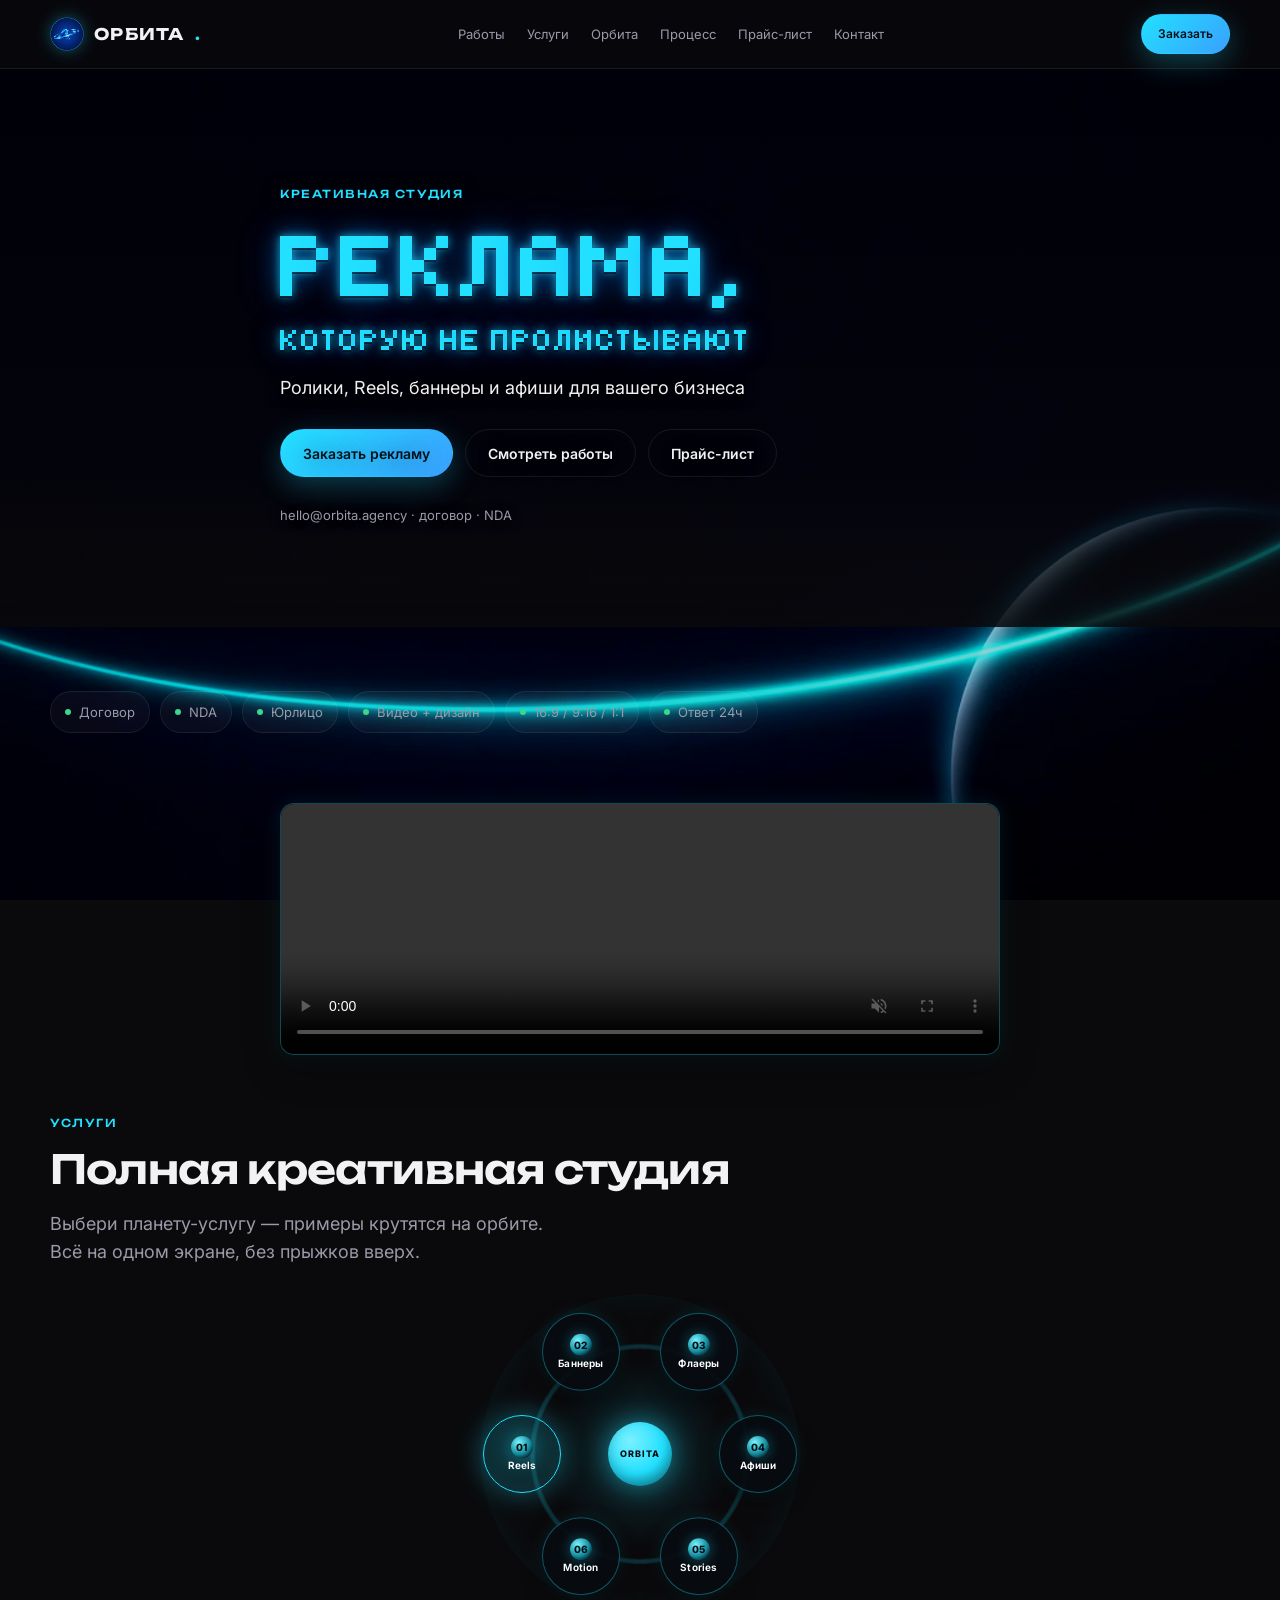
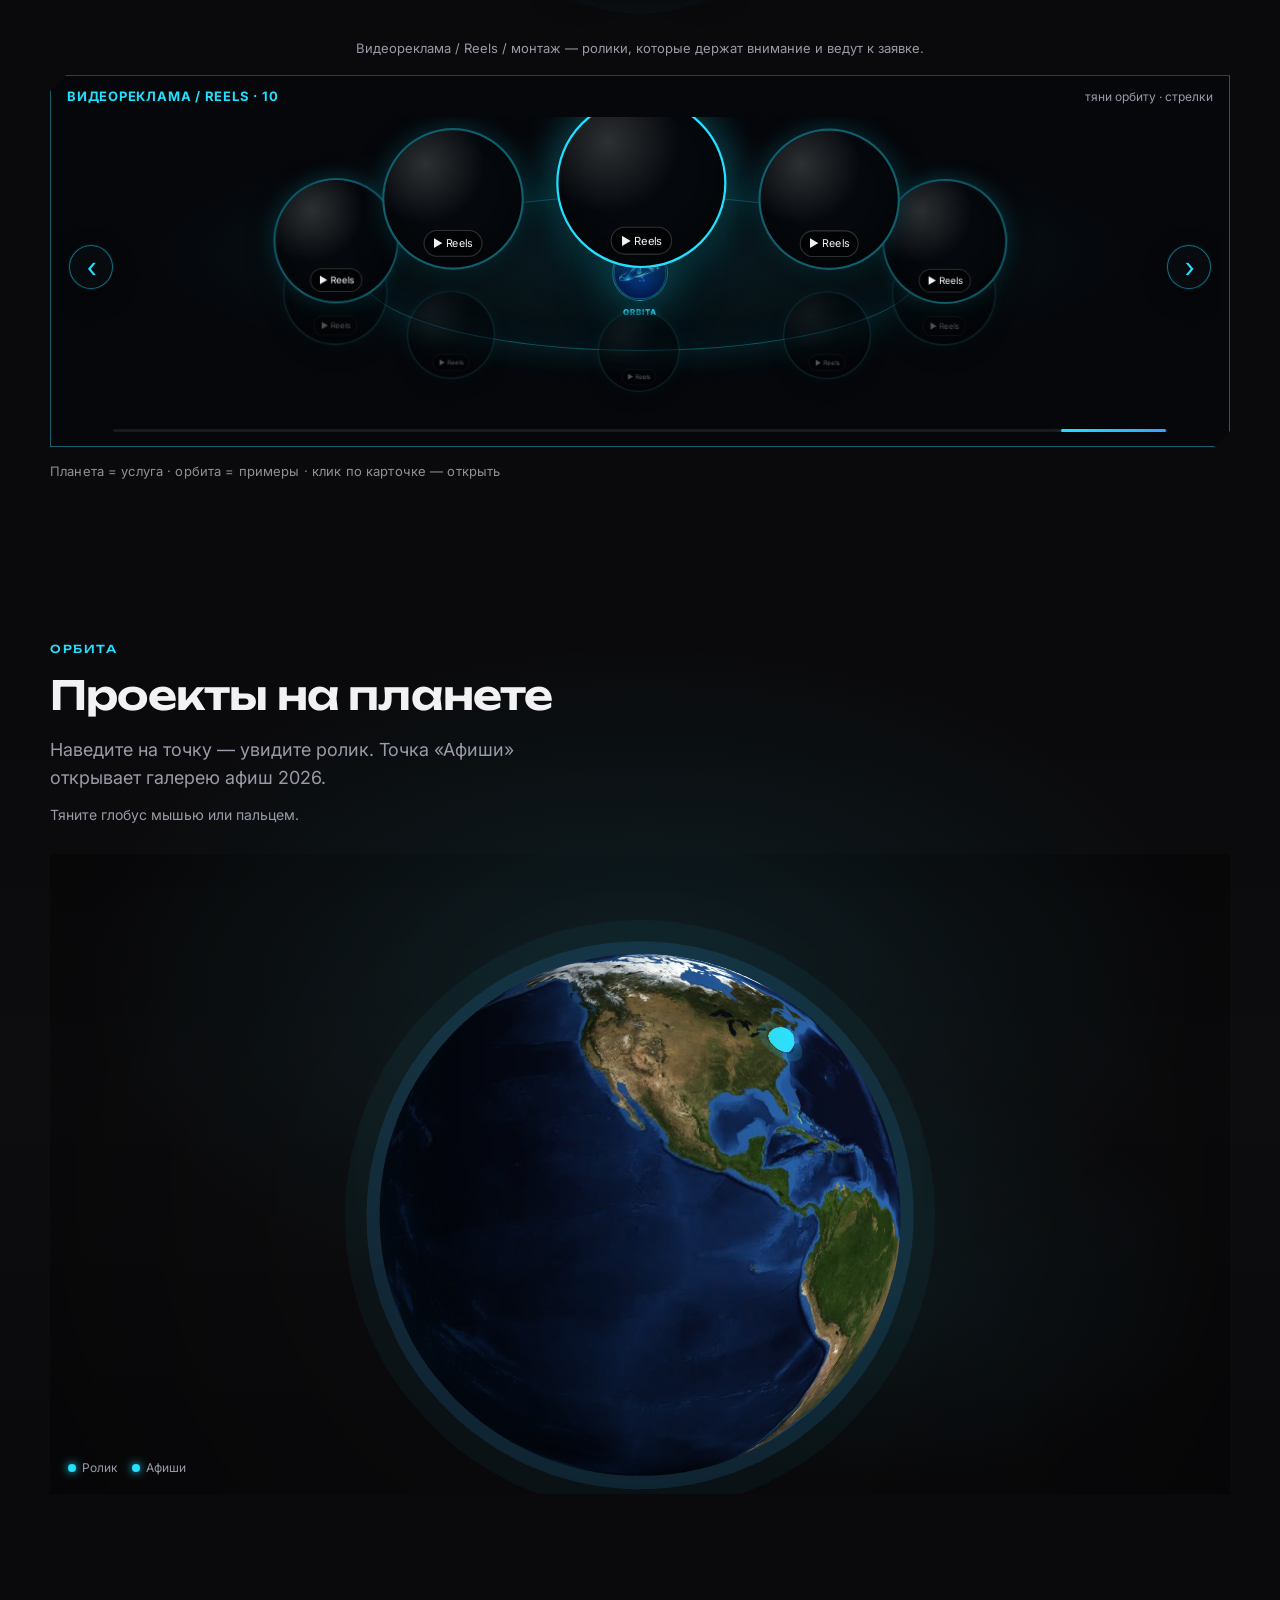
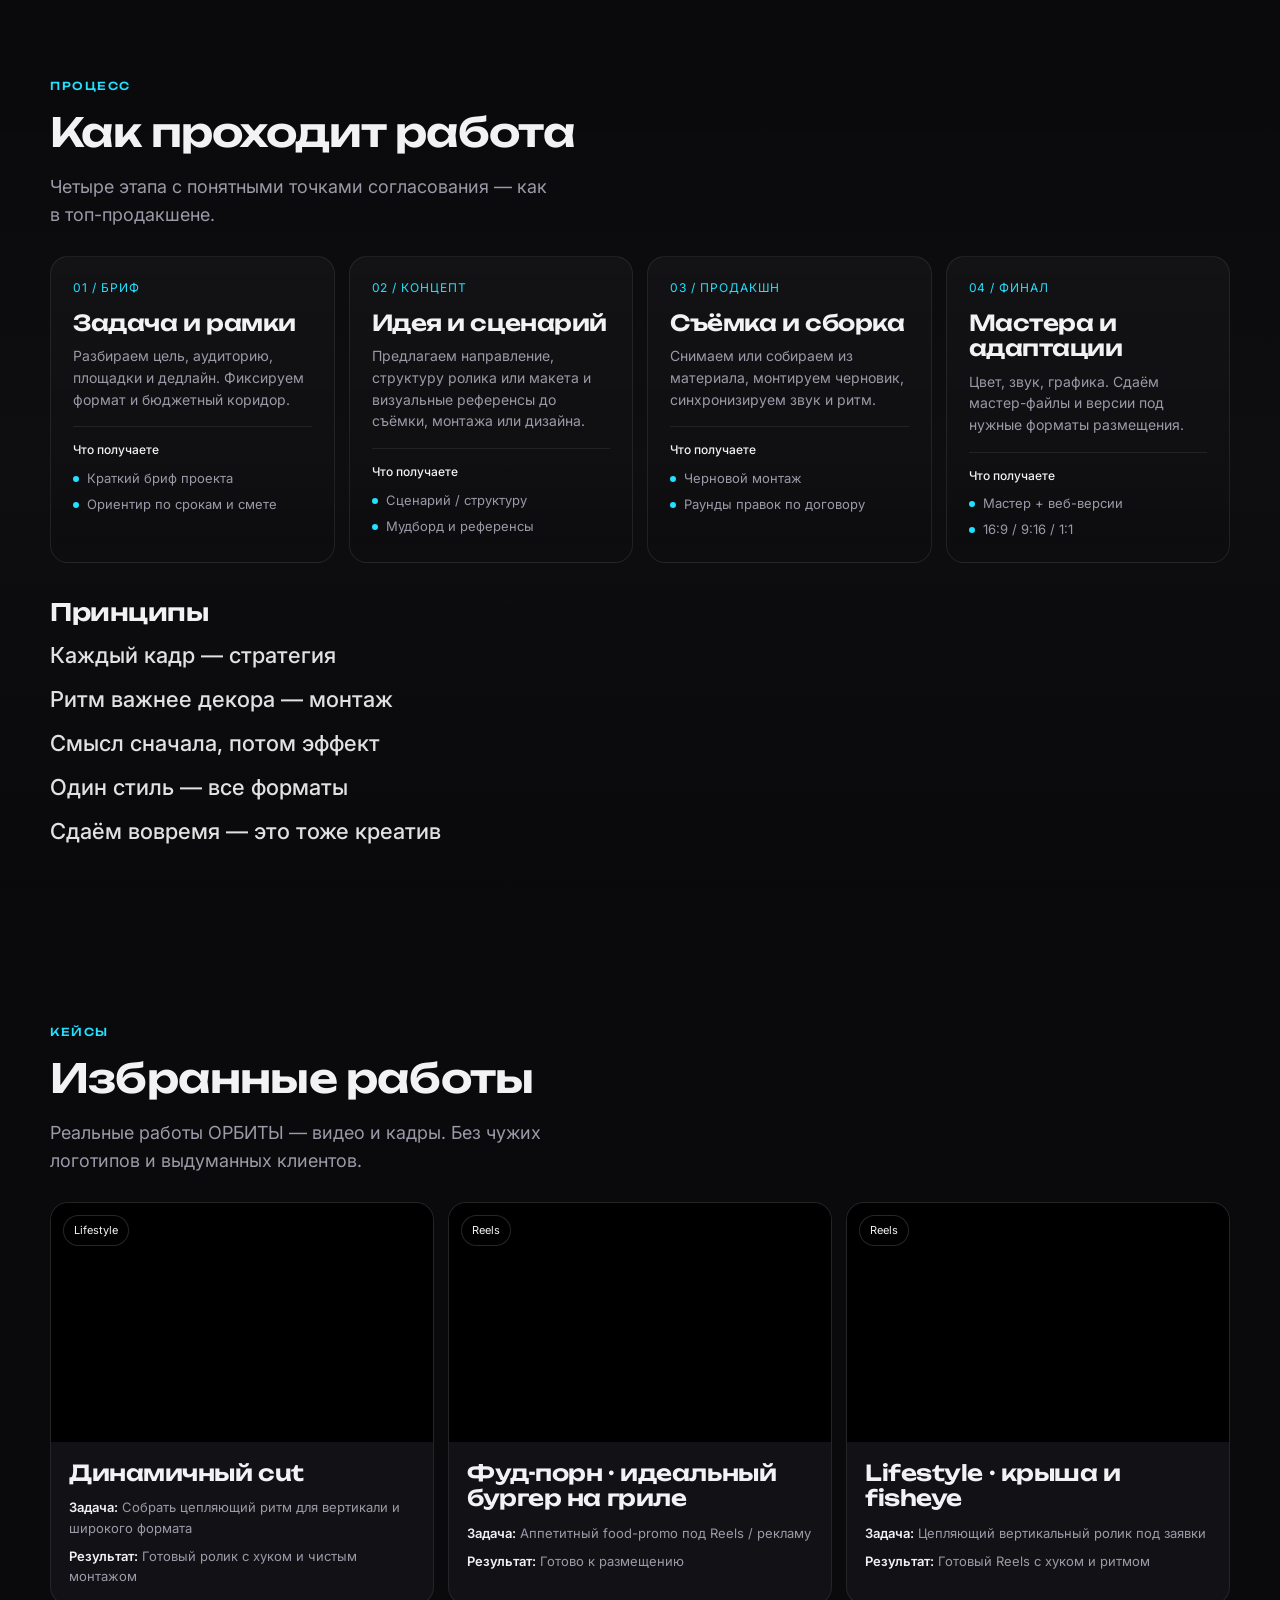
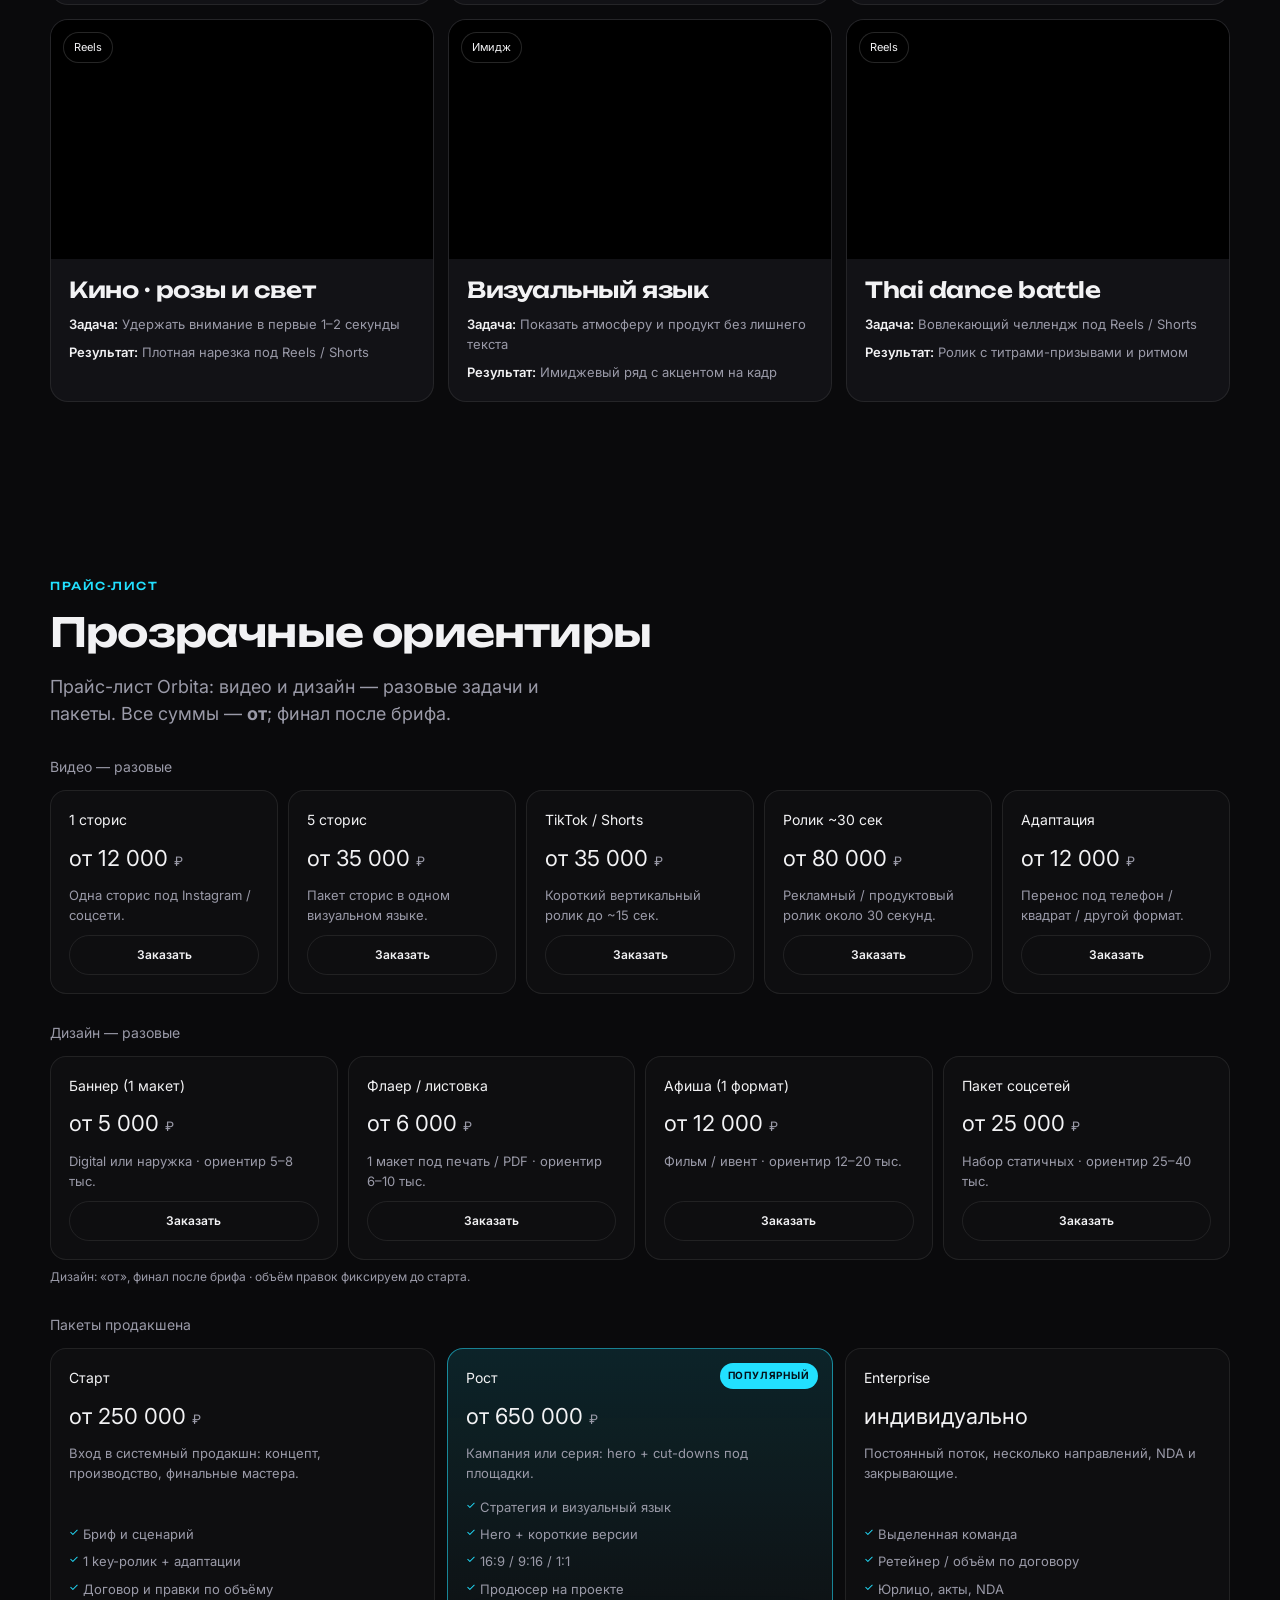
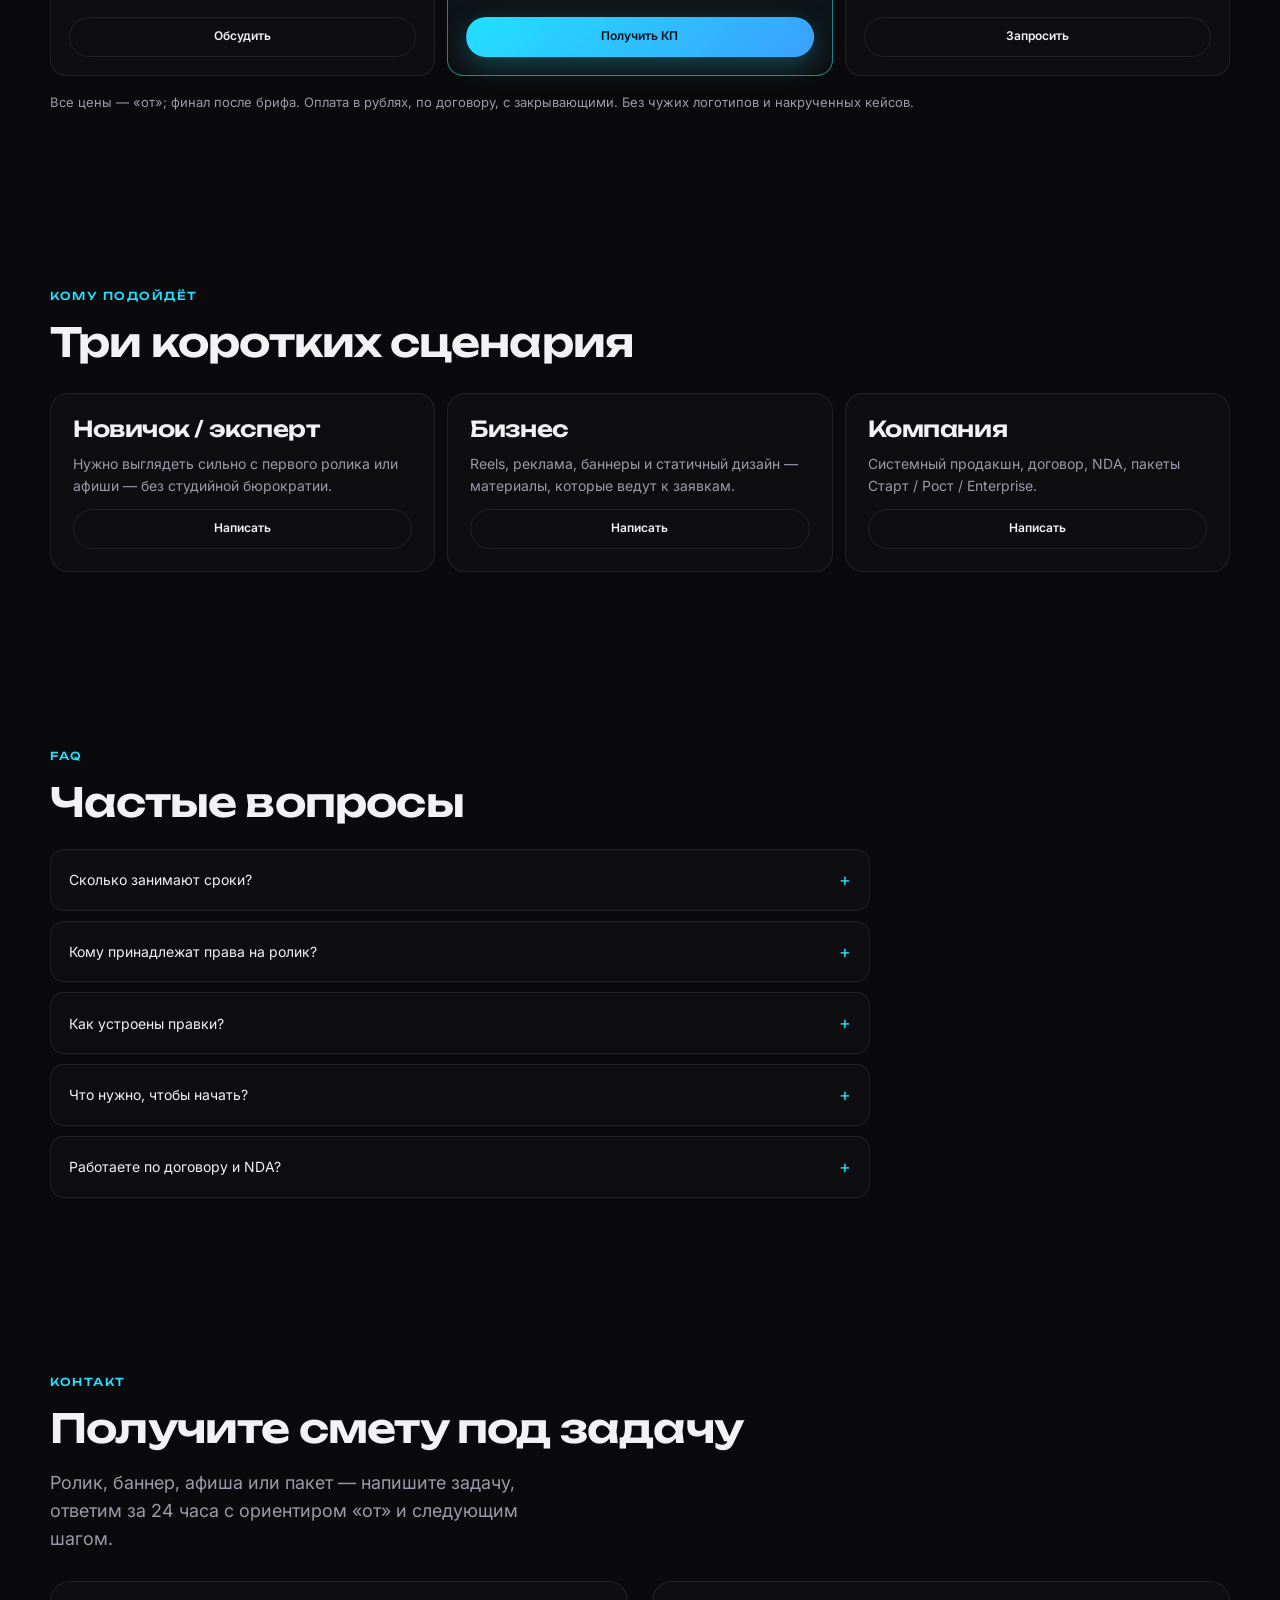
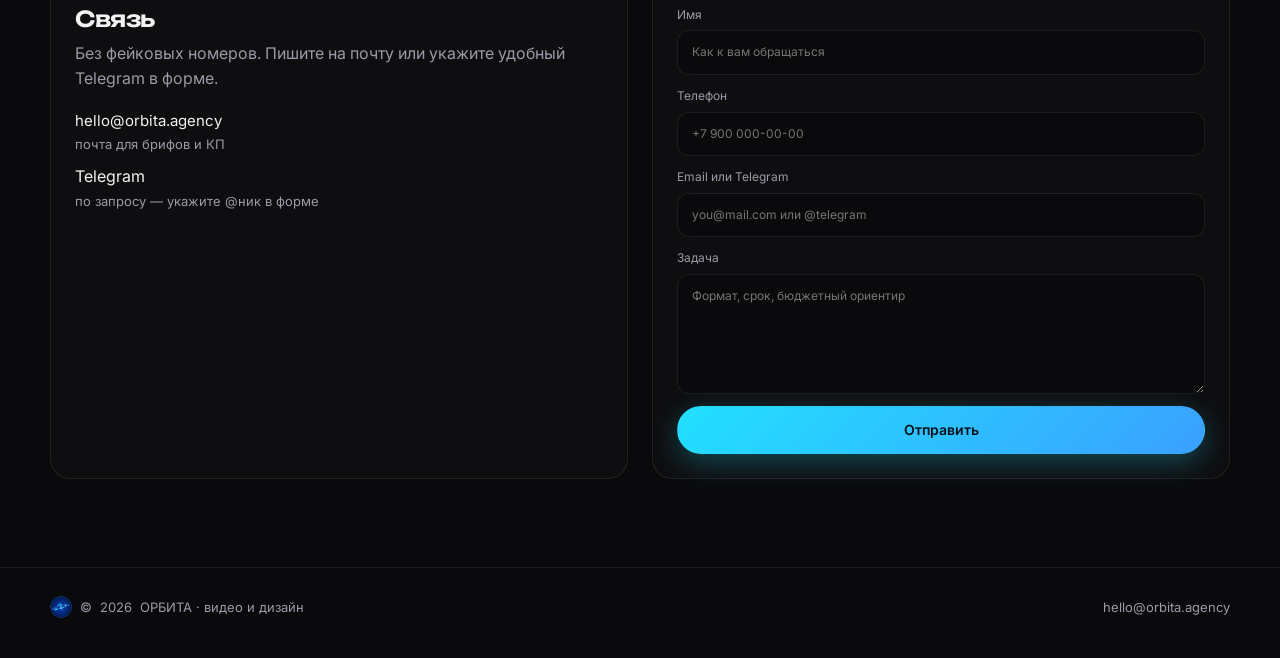
==== commit e37b9741: "Globe warm-up on first user input; ttBrand a11y name; bust 202609251820" ====
--- a/orbita-agency.html
+++ b/orbita-agency.html
@@ -3580,13 +3580,17 @@
       gio.observe(globeSec);
       /* smoothness: the one-off WebGL set-up (~0.1-0.5s of main thread) runs while the visitor is still reading the hero,
          not in the middle of a scroll */
-      window.addEventListener('load', function(){
+      /* ...triggered by the first mouse move / key / wheel, i.e. only for a real visitor who is looking at the hero */
+      var warmEv = ['mousemove','pointerdown','keydown','wheel','touchstart'];
+      var warmUp = function(){
+        warmEv.forEach(function(n){ window.removeEventListener(n, warmUp); });
         setTimeout(function(){
           if (threeAsked) return;
-          if ('requestIdleCallback' in window) requestIdleCallback(function(){ gio.disconnect(); loadThree(); }, {timeout:4000});
+          if ('requestIdleCallback' in window) requestIdleCallback(function(){ gio.disconnect(); loadThree(); }, {timeout:3000});
           else { gio.disconnect(); loadThree(); }
-        }, 2500);
-      });
+        }, 400);
+      };
+      warmEv.forEach(function(n){ window.addEventListener(n, warmUp, {passive:true}); });
     } else loadThree();
   }
 })();
@@ -4835,7 +4839,7 @@
 <div id="ttApp" class="tt-app" hidden>
   <div class="tt-phone" id="ttPhone">
     <div class="tt-notch" aria-hidden="true"></div>
-    <button type="button" class="tt-brand-block" id="ttBrand" aria-label="ОРБИТА. Расширенная версия — включите режим ПК" aria-haspopup="dialog" aria-controls="ttToast">
+    <button type="button" class="tt-brand-block" id="ttBrand" aria-haspopup="dialog" aria-controls="ttToast">
       <img src="logo-128.webp" width="30" height="30" alt="" decoding="async">
       <span class="tt-brand-txt"><b>ОРБИТА</b><small>Расширенная версия — включите режим ПК ↗</small></span>
     </button>
@@ -5427,8 +5431,8 @@
 </script>
 
 <script>/* forced desktop on a phone: back-to-feed pill */(function(){if(!window.__orbitaForcedDesktop)return;var b=document.createElement('button');b.type='button';b.className='od-back';b.textContent='← Вернуться в мобильную ленту';b.addEventListener('click',function(){try{localStorage.removeItem('orbitaDesktop')}catch(e){}var q=location.search.replace(/[?&]desktop=[01]/g,'').replace(/^&/,'?');location.href=location.pathname+(q?q+'&':'?')+'desktop=0';});document.body.appendChild(b);})();</script>
-<link rel="stylesheet" href="mobile-tiktok-enhance.css?v=202609251810">
-<script src="mobile-tiktok-enhance.js?v=202609251810" defer></script>
+<link rel="stylesheet" href="mobile-tiktok-enhance.css?v=202609251820">
+<script src="mobile-tiktok-enhance.js?v=202609251820" defer></script>
 <script>/* perf: card videos show their first frame, but only fetch it when they get near the screen */
 (function(){
   function wake(v){
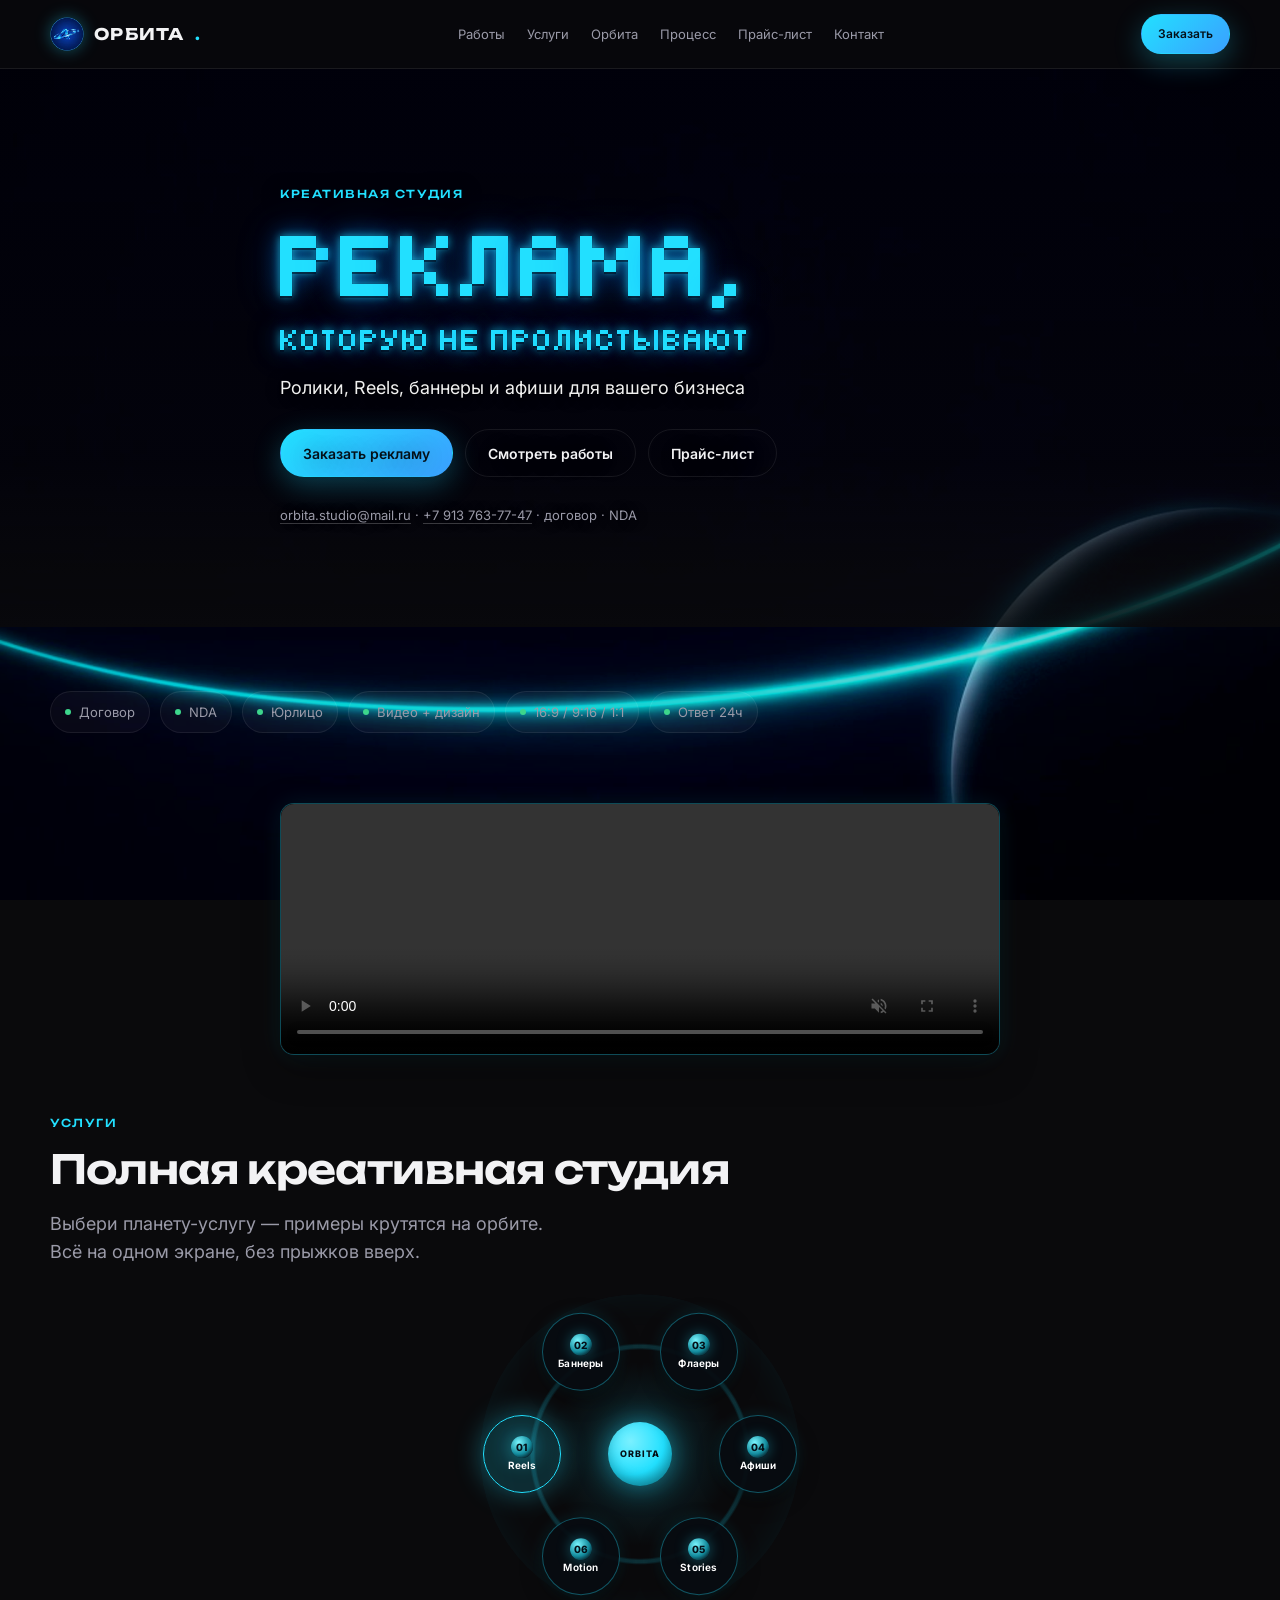
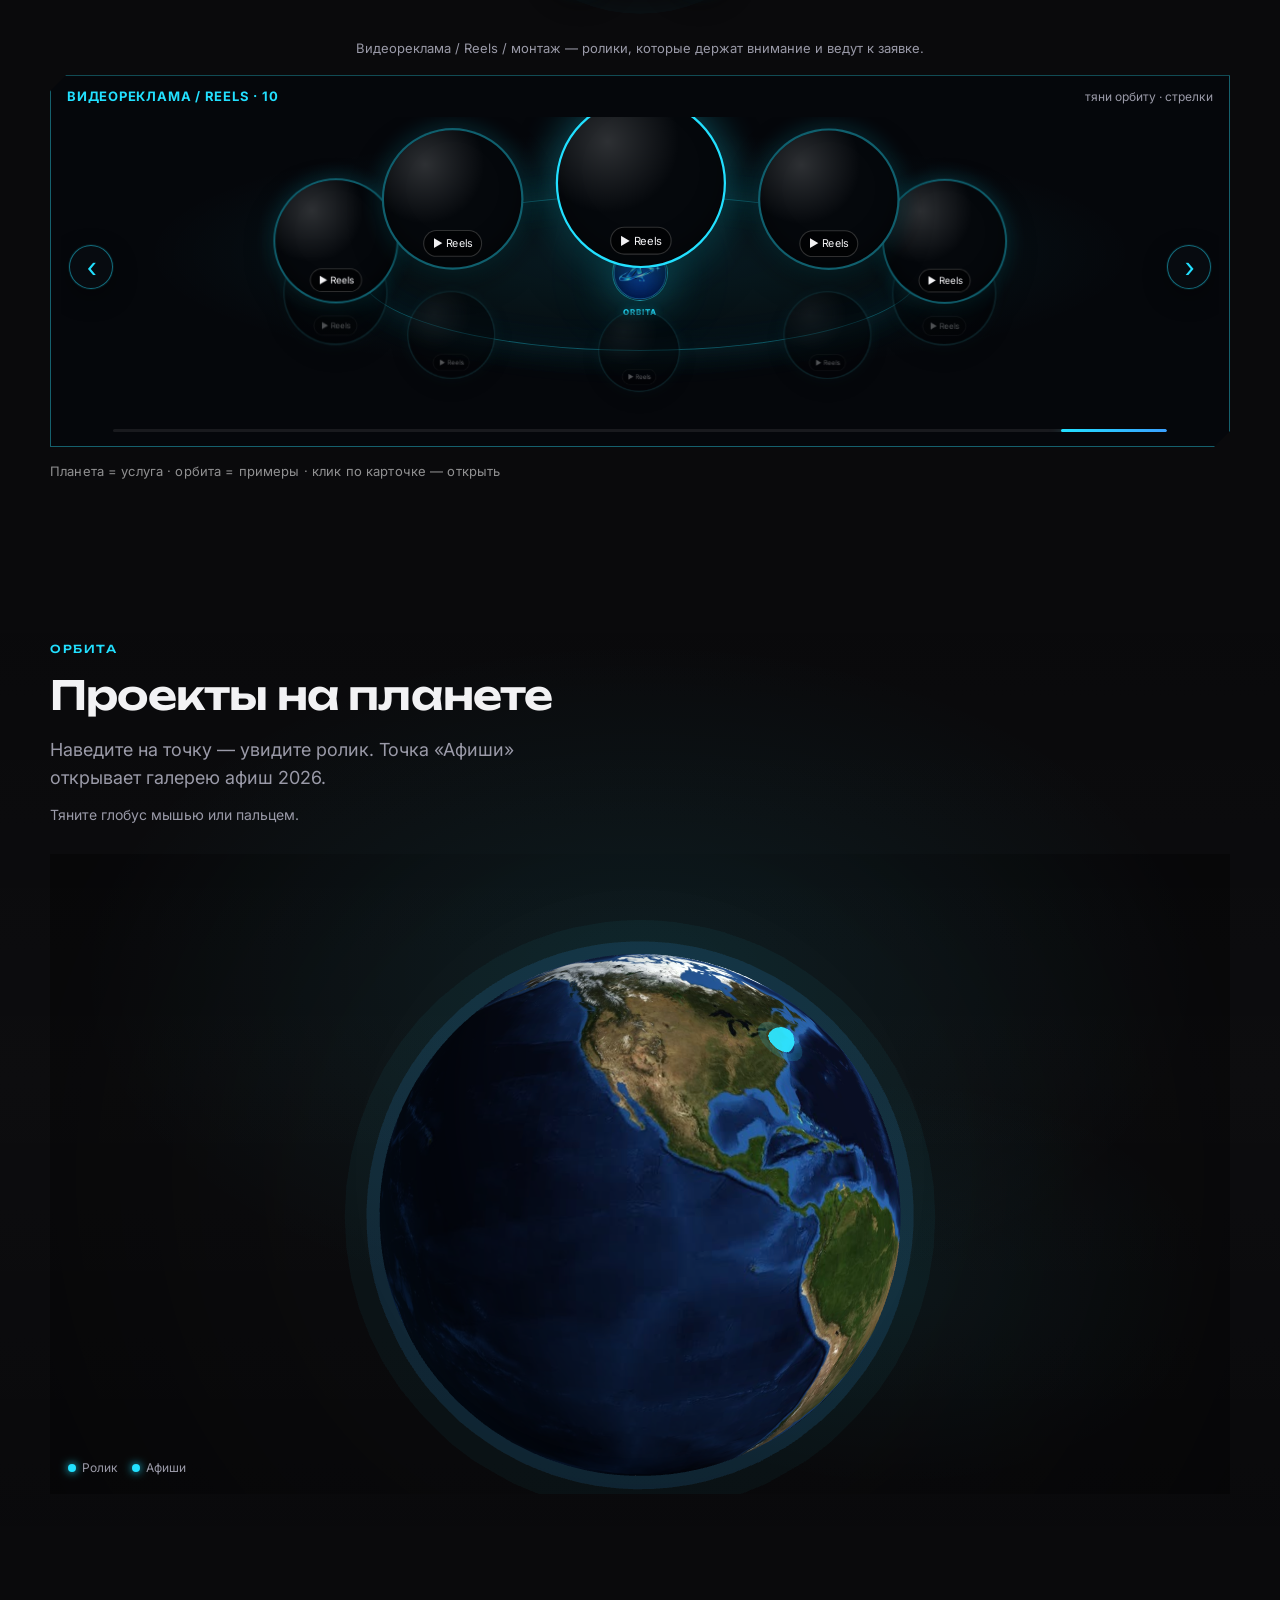
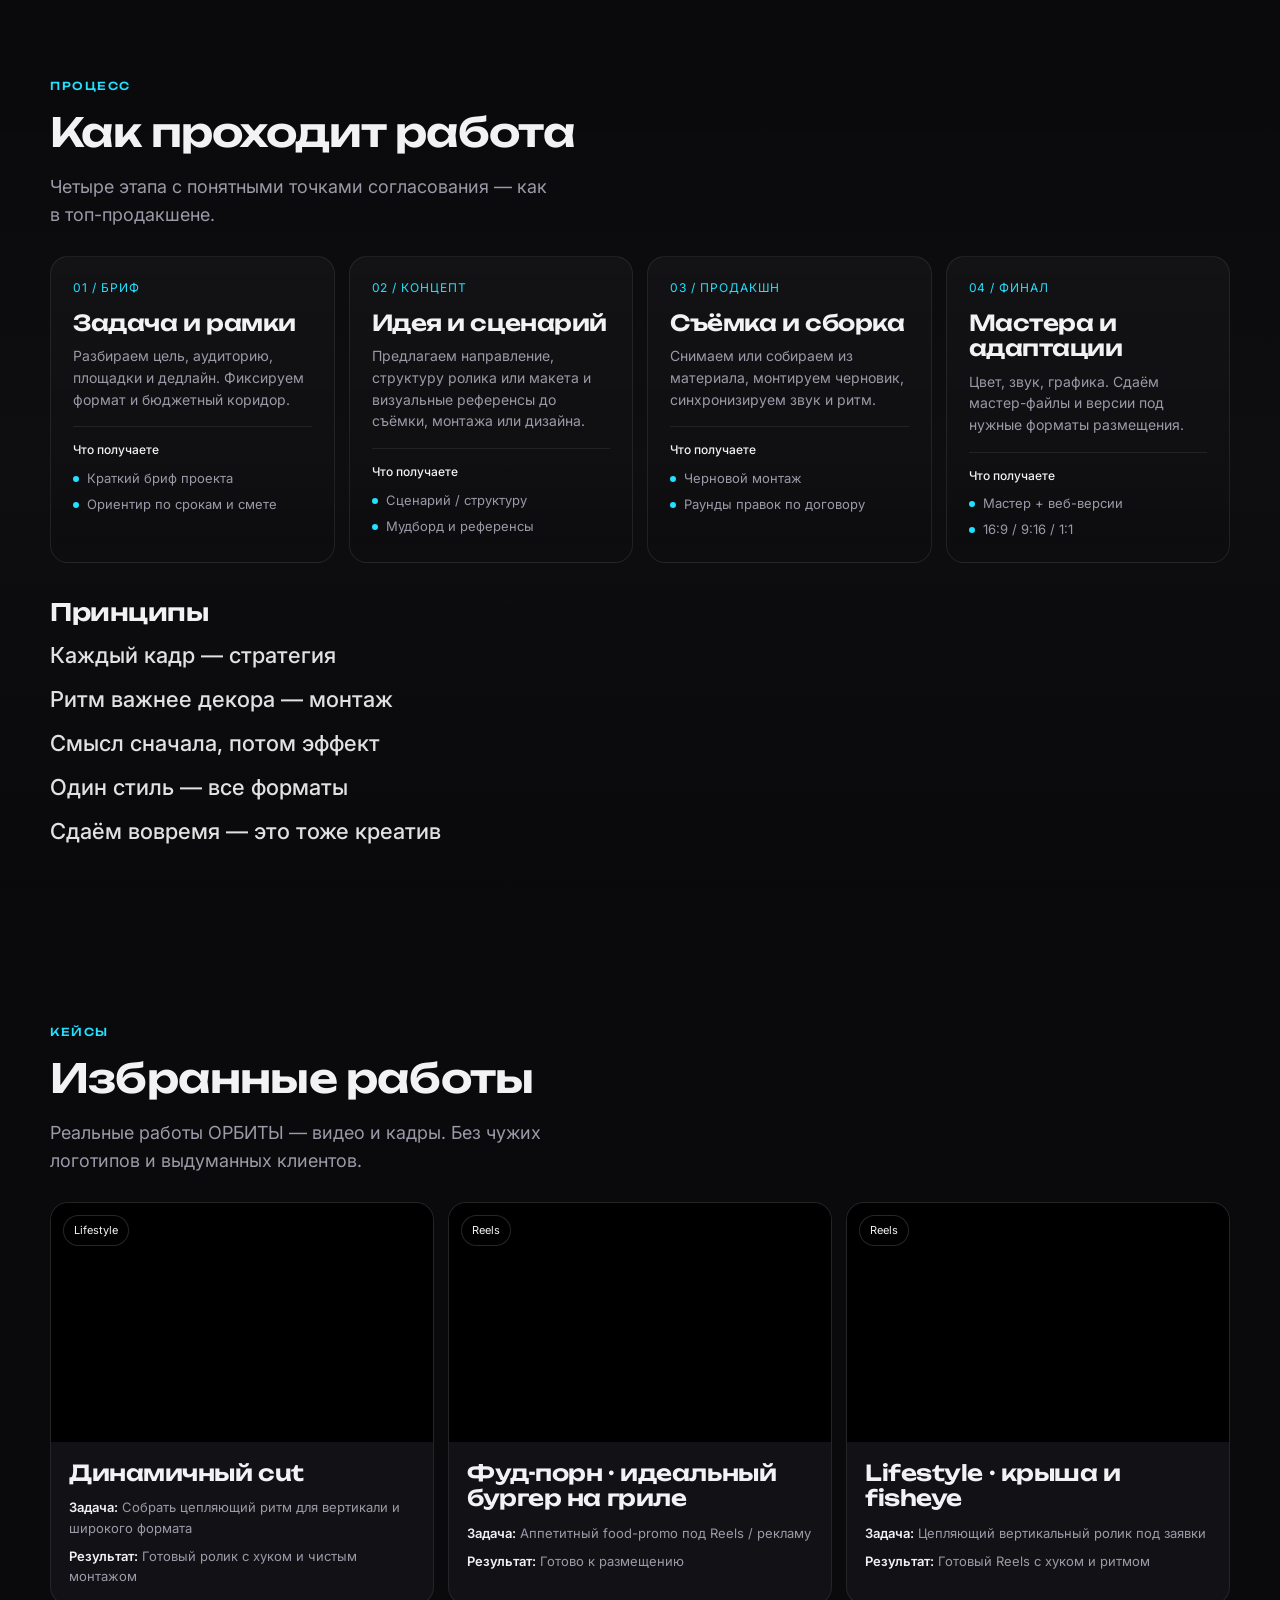
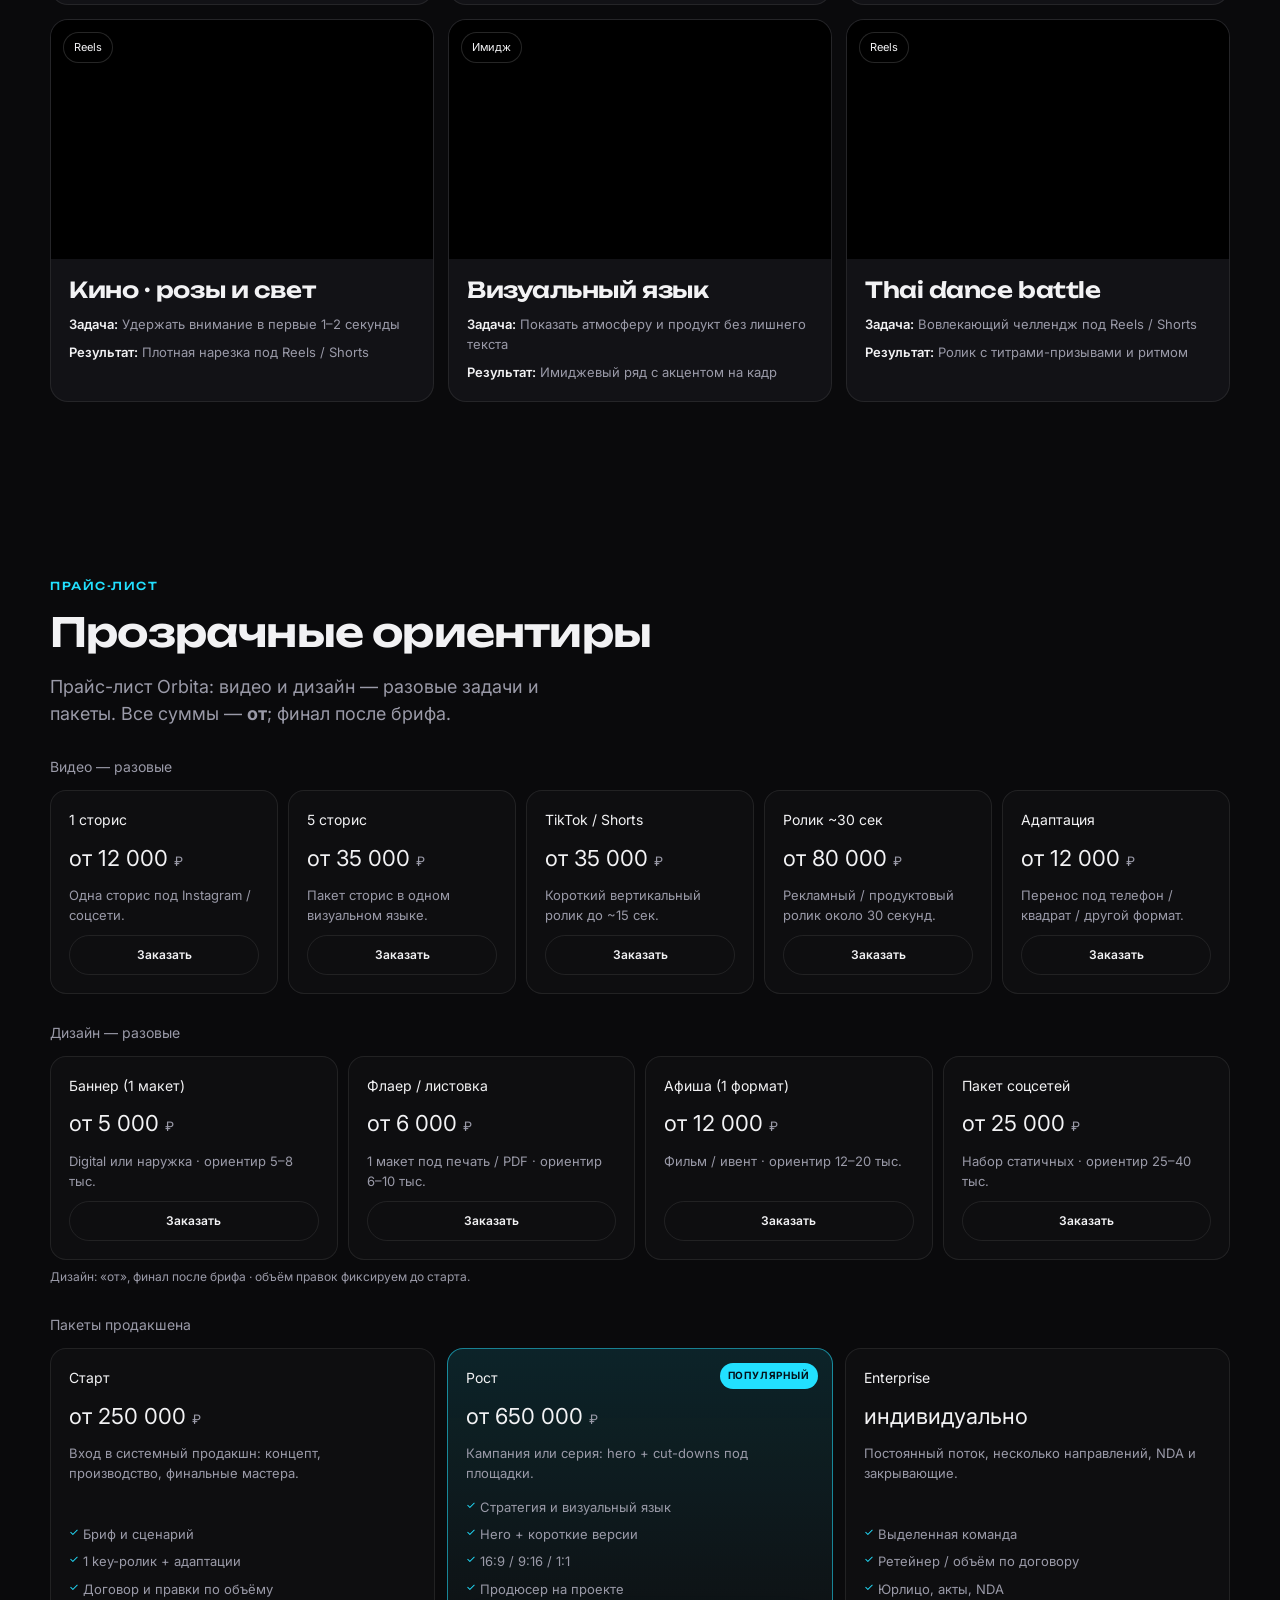
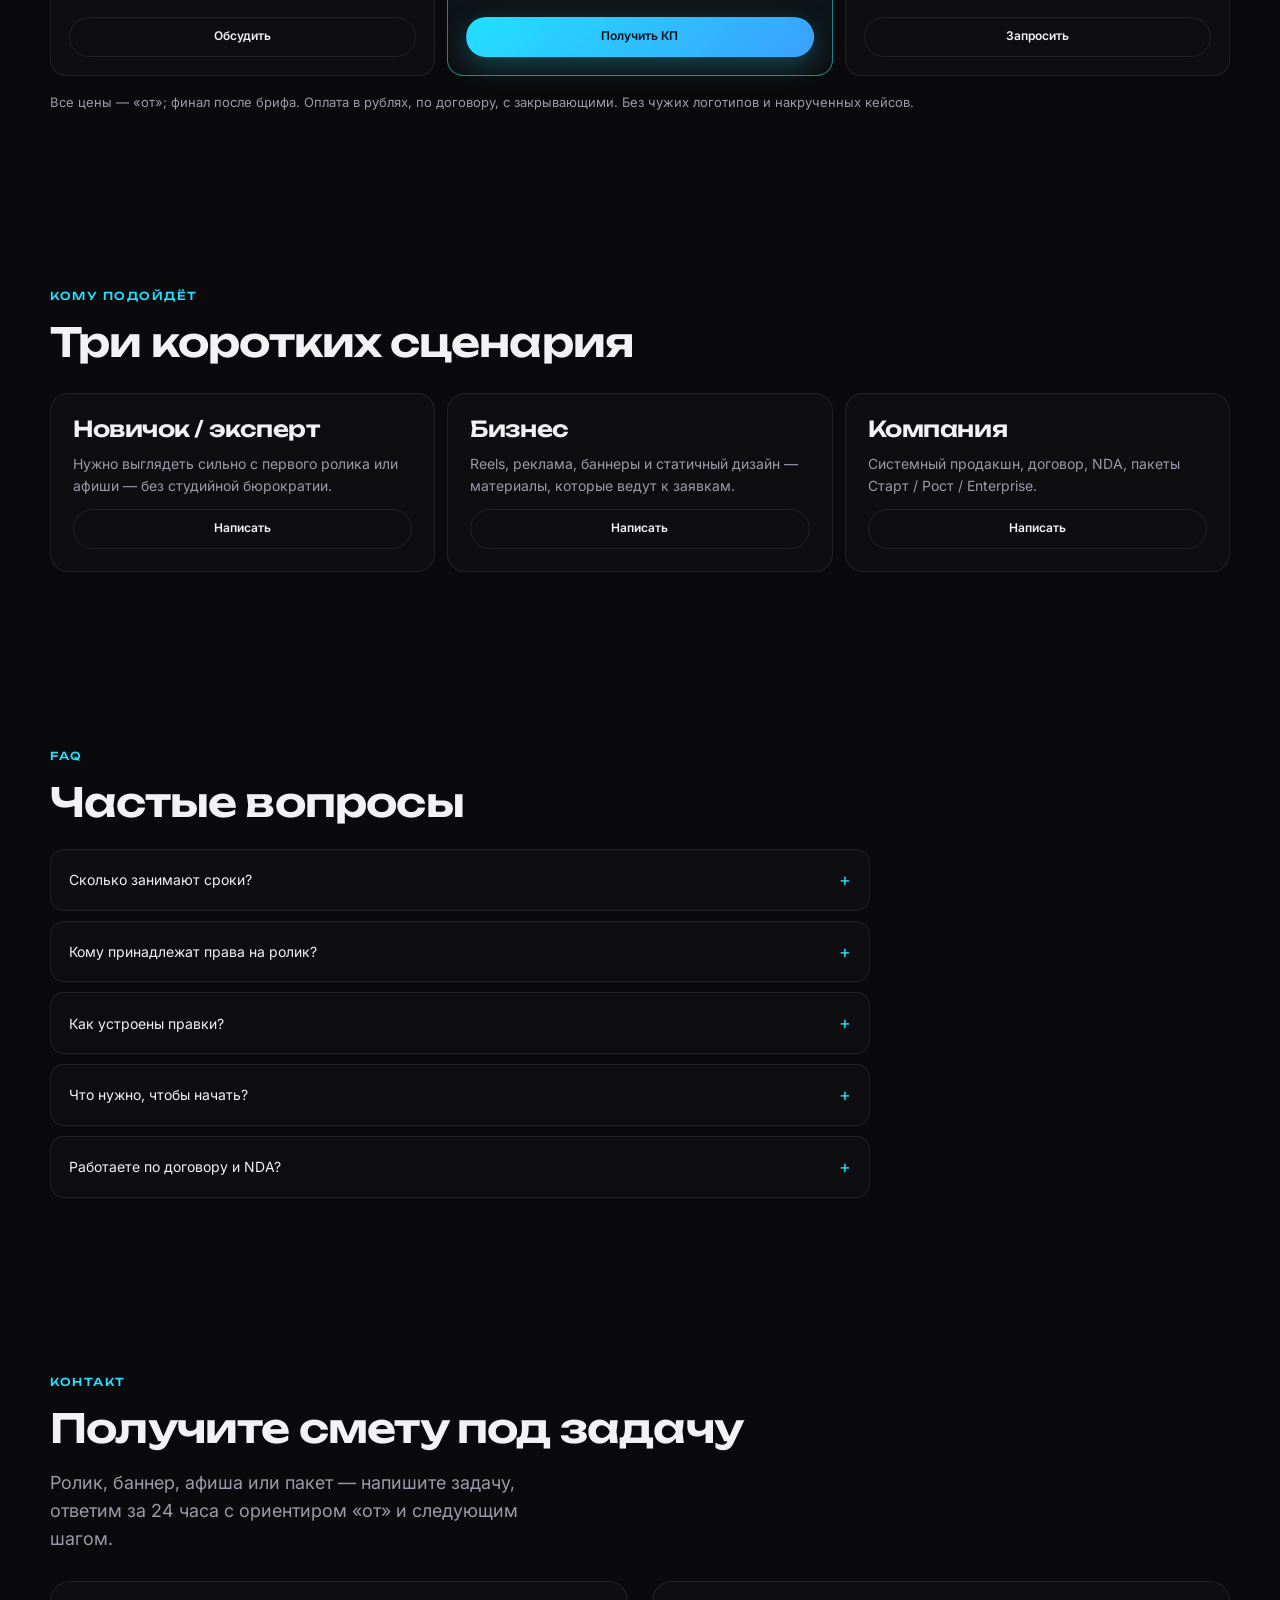
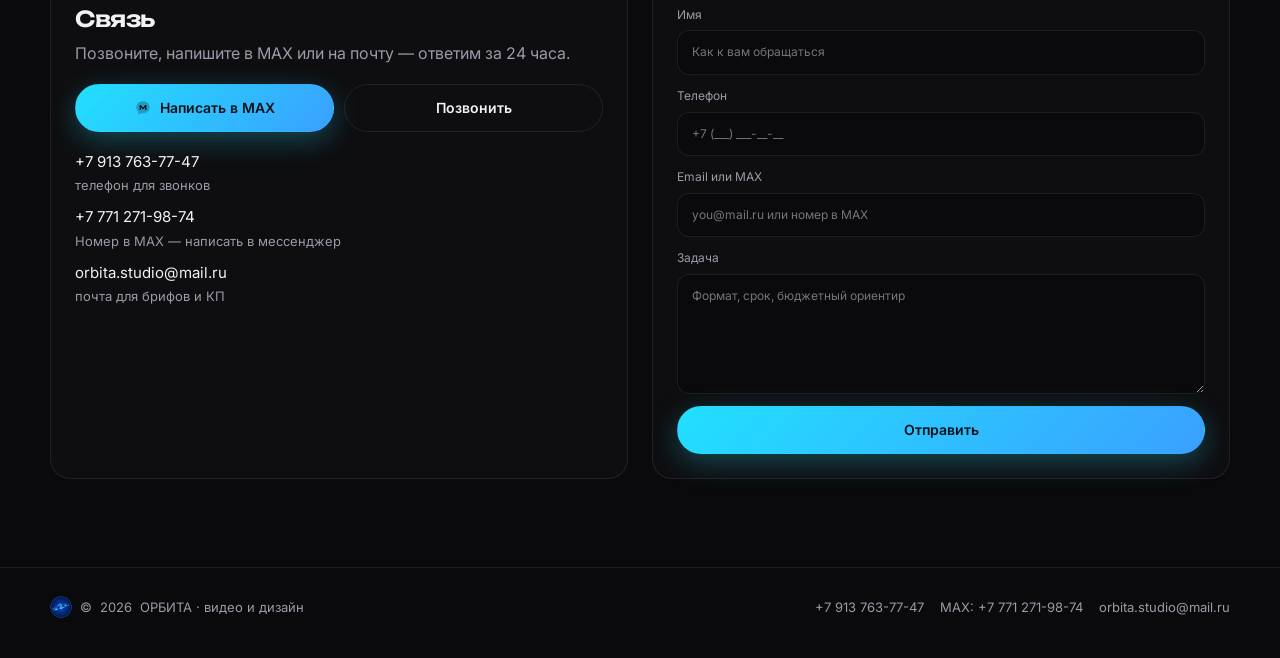
==== commit b84e7483: "Real contacts: phone, MAX, orbita.studio@mail.ru; remove WhatsApp/Telegram and placeholder email; bu" ====
--- a/orbita-agency.html
+++ b/orbita-agency.html
@@ -130,6 +130,16 @@
 @media (min-width:761px){html:not(.is-app-mobile) .hero-copy h1{font-size:clamp(34px,3.75vw,50px)}html:not(.is-app-mobile) .hero-copy .lead{color:rgba(255,255,255,.94);text-shadow:0 1px 2px rgba(0,0,0,.75),0 2px 14px rgba(0,0,0,.55)}}
 .hero-actions{display:flex;flex-wrap:wrap;gap:12px;margin-bottom:28px}
 .hero-note{font-size:13px;color:var(--muted)}
+.hero-note a{color:inherit;text-decoration:none;border-bottom:1px solid rgba(255,255,255,.22)}
+.hero-note a:hover{color:var(--text);border-bottom-color:var(--accent)}
+.contact-actions{display:flex;flex-wrap:wrap;gap:10px;margin:0 0 18px}
+.contact-actions .btn{flex:1 1 180px}
+.max-ico{flex:none}
+.footer-contacts{display:flex;flex-wrap:wrap;gap:6px 16px;align-items:center}
+.footer-contacts a{color:var(--muted)}
+.footer-contacts a:hover{color:var(--text)}
+html.is-app-mobile .tt-cta-links{display:flex;gap:8px;justify-content:center;margin-top:12px;flex-wrap:wrap}
+html.is-app-mobile .tt-cta-links a{display:inline-flex;align-items:center;gap:6px;min-height:40px;padding:0 14px;border-radius:999px;border:1px solid rgba(255,255,255,.22);color:#f2f2f4;font:600 13px/1 Inter,system-ui,sans-serif;text-decoration:none;background:rgba(6,10,20,.55)}
 .media-wall{
   position:relative;height:min(58vh,560px);border-radius:24px;overflow:hidden;
   border:none;background:transparent;
@@ -2429,7 +2439,7 @@
           <a class="btn btn-ghost" href="#services">Смотреть работы</a>
           <a class="btn btn-ghost" href="#prices">Прайс-лист</a>
         </div>
-        <p class="hero-note">hello@orbita.agency · договор · NDA</p>
+        <p class="hero-note"><a href="mailto:orbita.studio@mail.ru">orbita.studio@mail.ru</a> · <a href="tel:+79137637747">+7 913 763-77-47</a> · договор · NDA</p>
       </div>
     </div>
   </section>
@@ -2801,10 +2811,15 @@
       <div class="contact-grid">
         <div class="contact-card">
           <h3>Связь</h3>
-          <p>Без фейковых номеров. Пишите на почту или укажите удобный Telegram в форме.</p>
+          <p>Позвоните, напишите в MAX или на почту — ответим за 24 часа.</p>
+          <div class="contact-actions">
+            <a class="btn btn-primary" href="https://max.ru/u/f9LHodD0cOKOGtry51uP0L-uOzCLjxdy84Tpn5nDyMO8GCaTdwUK2ayz6XM" target="_blank" rel="noopener"><svg class="max-ico" viewBox="0 0 24 24" width="18" height="18" aria-hidden="true" focusable="false"><path fill="currentColor" d="M12 3C6.9 3 3 6.6 3 11.1c0 2.4 1.1 4.5 2.9 6L5 21l4.2-2.1c.9.2 1.8.3 2.8.3 5.1 0 9-3.6 9-8.1S17.1 3 12 3Z" opacity=".25"/><path fill="currentColor" d="M7.5 14.5V8h1.6l2.9 3.6L14.9 8h1.6v6.5h-1.7v-3.9L12 14h-.1l-2.7-3.4v3.9Z"/></svg>Написать в MAX</a>
+            <a class="btn btn-ghost" href="tel:+79137637747">Позвонить</a>
+          </div>
           <div class="contact-links">
-            <a href="mailto:hello@orbita.agency">hello@orbita.agency<span>почта для брифов и КП</span></a>
-            <div>Telegram<span>по запросу — укажите @ник в форме</span></div>
+            <a href="tel:+79137637747">+7 913 763-77-47<span>телефон для звонков</span></a>
+            <a href="https://max.ru/u/f9LHodD0cOKOGtry51uP0L-uOzCLjxdy84Tpn5nDyMO8GCaTdwUK2ayz6XM" target="_blank" rel="noopener">+7 771 271-98-74<span>Номер в MAX — написать в мессенджер</span></a>
+            <a href="mailto:orbita.studio@mail.ru">orbita.studio@mail.ru<span>почта для брифов и КП</span></a>
           </div>
         </div>
         <div class="form-card">
@@ -2813,16 +2828,16 @@
               <input name="name" required placeholder="Как к вам обращаться" autocomplete="name">
             </label>
             <label>Телефон
-              <input name="phone" type="tel" required placeholder="+7 900 000-00-00" autocomplete="tel" inputmode="tel">
+              <input name="phone" type="tel" required placeholder="+7 (___) ___-__-__" autocomplete="tel" inputmode="tel">
             </label>
-            <label>Email или Telegram
-              <input name="contact" placeholder="you@mail.com или @telegram" autocomplete="email">
+            <label>Email или MAX
+              <input name="contact" placeholder="you@mail.ru или номер в MAX" autocomplete="email">
             </label>
             <label>Задача
               <textarea name="message" id="message" required placeholder="Формат, срок, бюджетный ориентир"></textarea>
             </label>
             <button class="btn btn-primary" type="submit">Отправить</button>
-            <div class="form-ok" id="formOk">Заявка подготовлена. Откроется почтовый клиент — или напишите на hello@orbita.agency.</div>
+            <div class="form-ok" id="formOk">Заявка подготовлена — откроется почтовый клиент с письмом на orbita.studio@mail.ru. Если он не открылся, напишите нам в <a href="https://max.ru/u/f9LHodD0cOKOGtry51uP0L-uOzCLjxdy84Tpn5nDyMO8GCaTdwUK2ayz6XM" target="_blank" rel="noopener">MAX</a> или позвоните: <a href="tel:+79137637747">+7 913 763-77-47</a>.</div>
           </form>
         </div>
       </div>
@@ -2833,7 +2848,7 @@
 <footer class="footer">
   <div class="wrap footer-inner">
     <div class="footer-brand"><img src="logo-128.webp" width="22" height="22" alt="" loading="lazy" decoding="async">© <span id="year"></span> ОРБИТА · видео и дизайн</div>
-    <div><a href="mailto:hello@orbita.agency">hello@orbita.agency</a></div>
+    <div class="footer-contacts"><a href="tel:+79137637747">+7 913 763-77-47</a><a href="https://max.ru/u/f9LHodD0cOKOGtry51uP0L-uOzCLjxdy84Tpn5nDyMO8GCaTdwUK2ayz6XM" target="_blank" rel="noopener">MAX: +7 771 271-98-74</a><a href="mailto:orbita.studio@mail.ru">orbita.studio@mail.ru</a></div>
   </div>
 </footer>
 
@@ -3437,7 +3452,7 @@
     const message = (fd.get('message')||'').toString().trim();
     const body = encodeURIComponent('Имя: '+name+'\nТелефон: '+phone+'\nКонтакт: '+contact+'\n\n'+message);
     const subject = encodeURIComponent('Заявка с сайта ОРБИТА — '+name);
-    window.location.href = 'mailto:hello@orbita.agency?subject='+subject+'&body='+body;
+    window.location.href = 'mailto:orbita.studio@mail.ru?subject='+subject+'&body='+body;
     document.getElementById('formOk').classList.add('show');
   });
 
@@ -4946,15 +4961,15 @@
       try { history.replaceState(null,'', '#prices'); } catch(_){ }
     }
   }
-  function openContact(e){
-    if (e) e.preventDefault();
+  function openContact(e, focusForm){
+    if (e && e.preventDefault) e.preventDefault();
     closeAllPanels();
     if (contact) {
       contact.classList.add('app-panel-open');
       contact.scrollTop = 0;
       document.body.style.overflow = 'hidden';
       try { history.replaceState(null,'', '#contact'); } catch(_){ }
-      setTimeout(function(){
+      if (focusForm) setTimeout(function(){
         var phone = contact.querySelector('input[name="phone"]');
         if (phone) phone.focus();
       }, 200);
@@ -4997,7 +5012,7 @@
       var kind = a.getAttribute('data-dock');
       document.querySelectorAll('.app-dock-item').forEach(function(x){ x.classList.remove('is-on'); });
       if (kind === 'price') { openPrices(e); a.classList.add('is-on'); return; }
-      if (kind === 'chat' || kind === 'order') { openContact(e); a.classList.add('is-on'); return; }
+      if (kind === 'chat' || kind === 'order') { openContact(e, kind === 'order'); a.classList.add('is-on'); return; }
       if (kind === 'svc') { openSheet(e); return; }
       if (kind === 'feed' || kind === 'works') { openFeed(e); a.classList.add('is-on'); return; }
     });
@@ -5262,7 +5277,8 @@
         cta.innerHTML =
           '<div class="tt-cta-title">Нужен такой же ролик?</div>'+
           '<p class="tt-cta-sub">Соберём под ваш бренд — от брифа до мастера</p>'+
-          '<button type="button" class="tt-cta-btn">Заказать</button>';
+          '<button type="button" class="tt-cta-btn">Заказать</button>'+
+          '<div class="tt-cta-links"><a href="https://max.ru/u/f9LHodD0cOKOGtry51uP0L-uOzCLjxdy84Tpn5nDyMO8GCaTdwUK2ayz6XM" target="_blank" rel="noopener">Написать в MAX</a><a href="tel:+79137637747">Позвонить</a></div>';
         feed.appendChild(cta);
         slides.push(cta);
       }
@@ -5304,6 +5320,7 @@
     }, 140);
   }, {passive:true});
   feed.addEventListener('click', function(e){
+    if (e.target.closest && e.target.closest('a[href]')) { e.stopPropagation(); return; }   /* MAX / call links in the CTA slide */
     /* CTA «Заказать» in the feed: pause the clip and open the request form (was falling through to «play first clip») */
     if (e.target.closest && e.target.closest('.tt-cta-btn')) {
       e.preventDefault(); e.stopPropagation();
@@ -5431,8 +5448,8 @@
 </script>
 
 <script>/* forced desktop on a phone: back-to-feed pill */(function(){if(!window.__orbitaForcedDesktop)return;var b=document.createElement('button');b.type='button';b.className='od-back';b.textContent='← Вернуться в мобильную ленту';b.addEventListener('click',function(){try{localStorage.removeItem('orbitaDesktop')}catch(e){}var q=location.search.replace(/[?&]desktop=[01]/g,'').replace(/^&/,'?');location.href=location.pathname+(q?q+'&':'?')+'desktop=0';});document.body.appendChild(b);})();</script>
-<link rel="stylesheet" href="mobile-tiktok-enhance.css?v=202609251820">
-<script src="mobile-tiktok-enhance.js?v=202609251820" defer></script>
+<link rel="stylesheet" href="mobile-tiktok-enhance.css?v=202609251835">
+<script src="mobile-tiktok-enhance.js?v=202609251835" defer></script>
 <script>/* perf: card videos show their first frame, but only fetch it when they get near the screen */
 (function(){
   function wake(v){
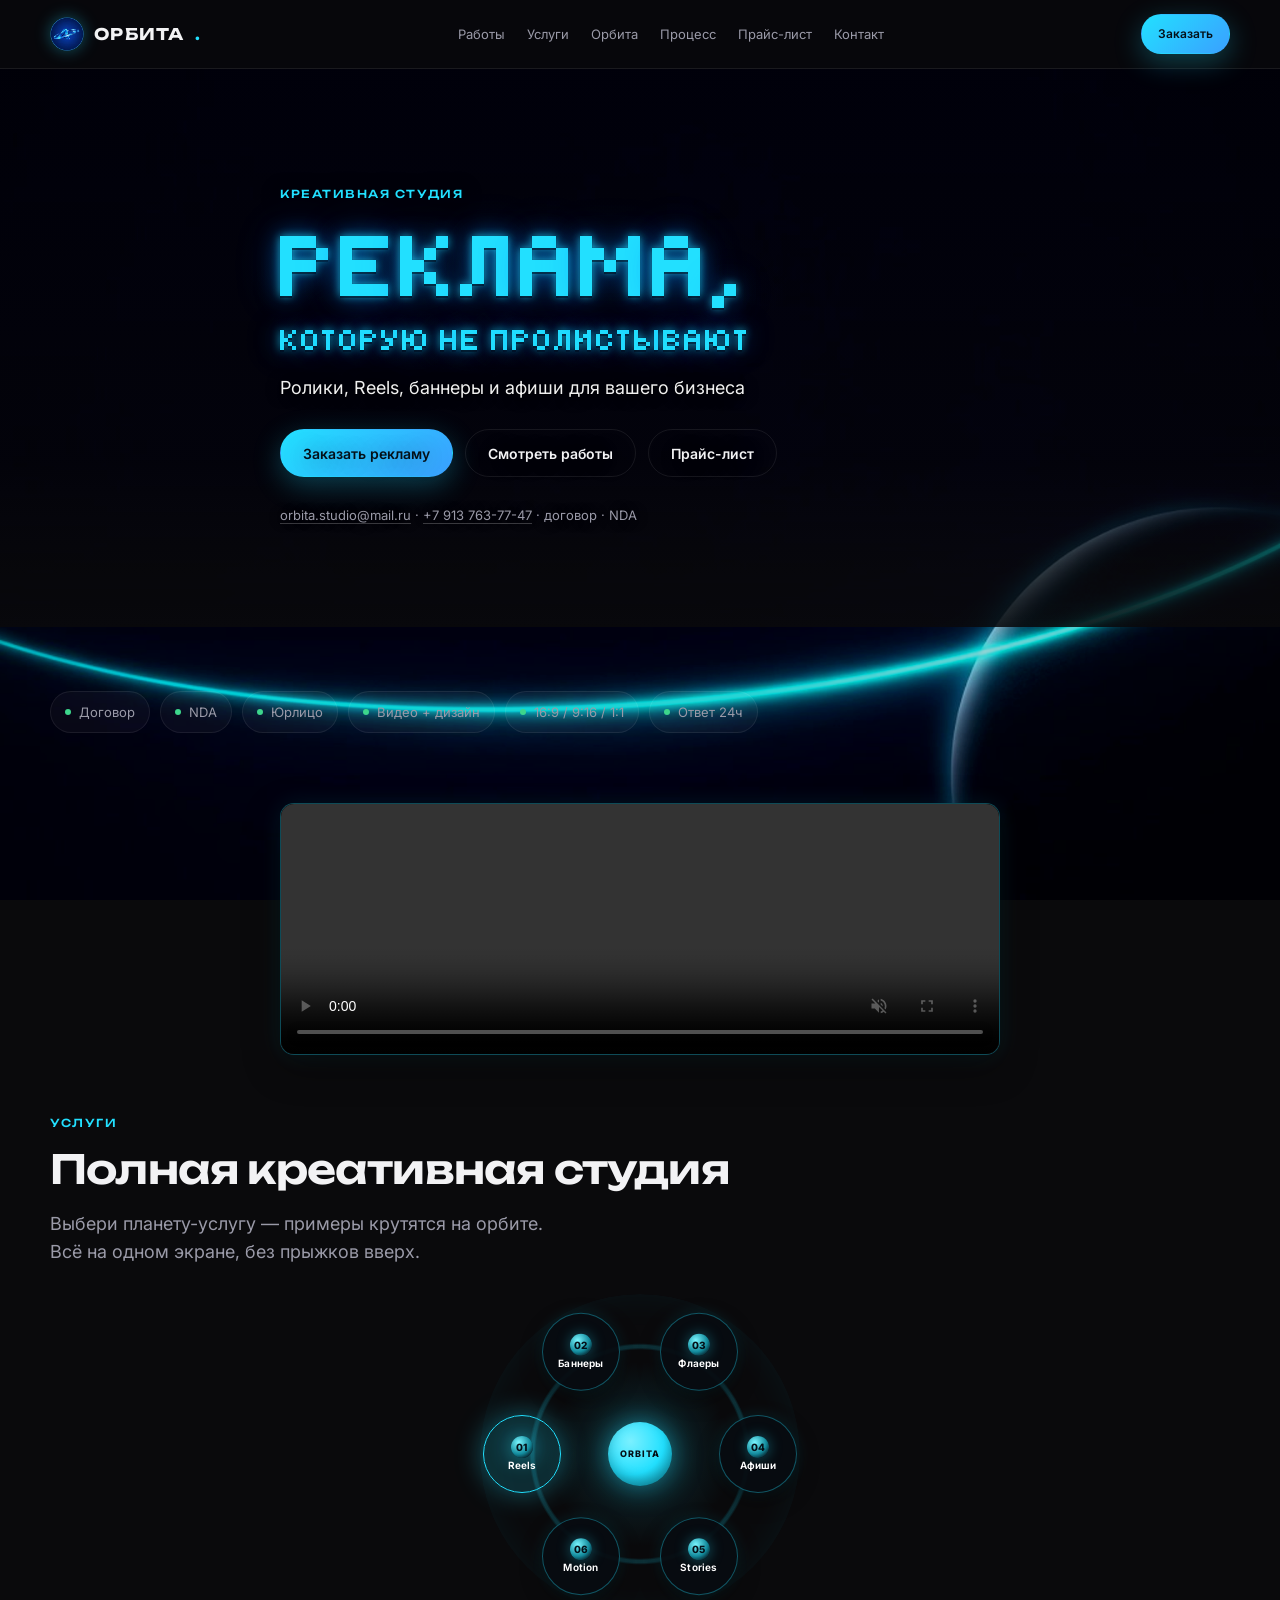
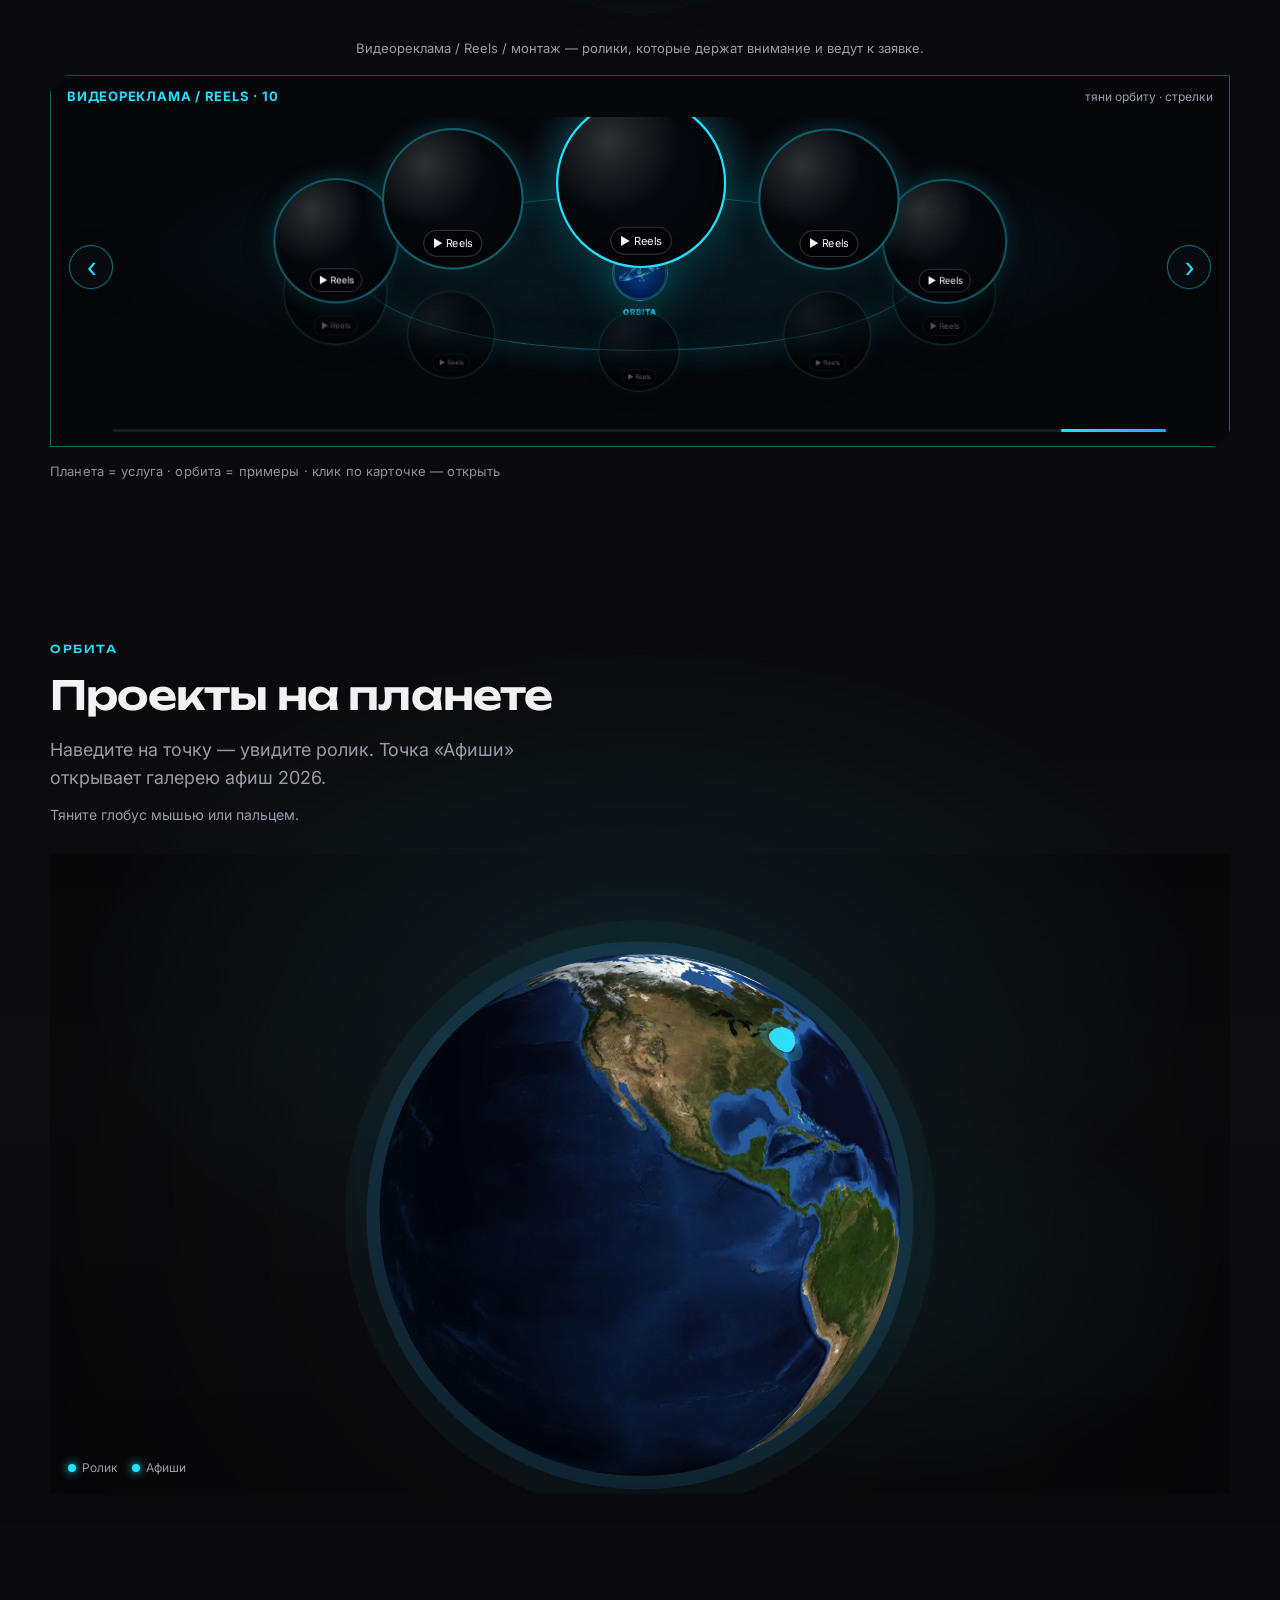
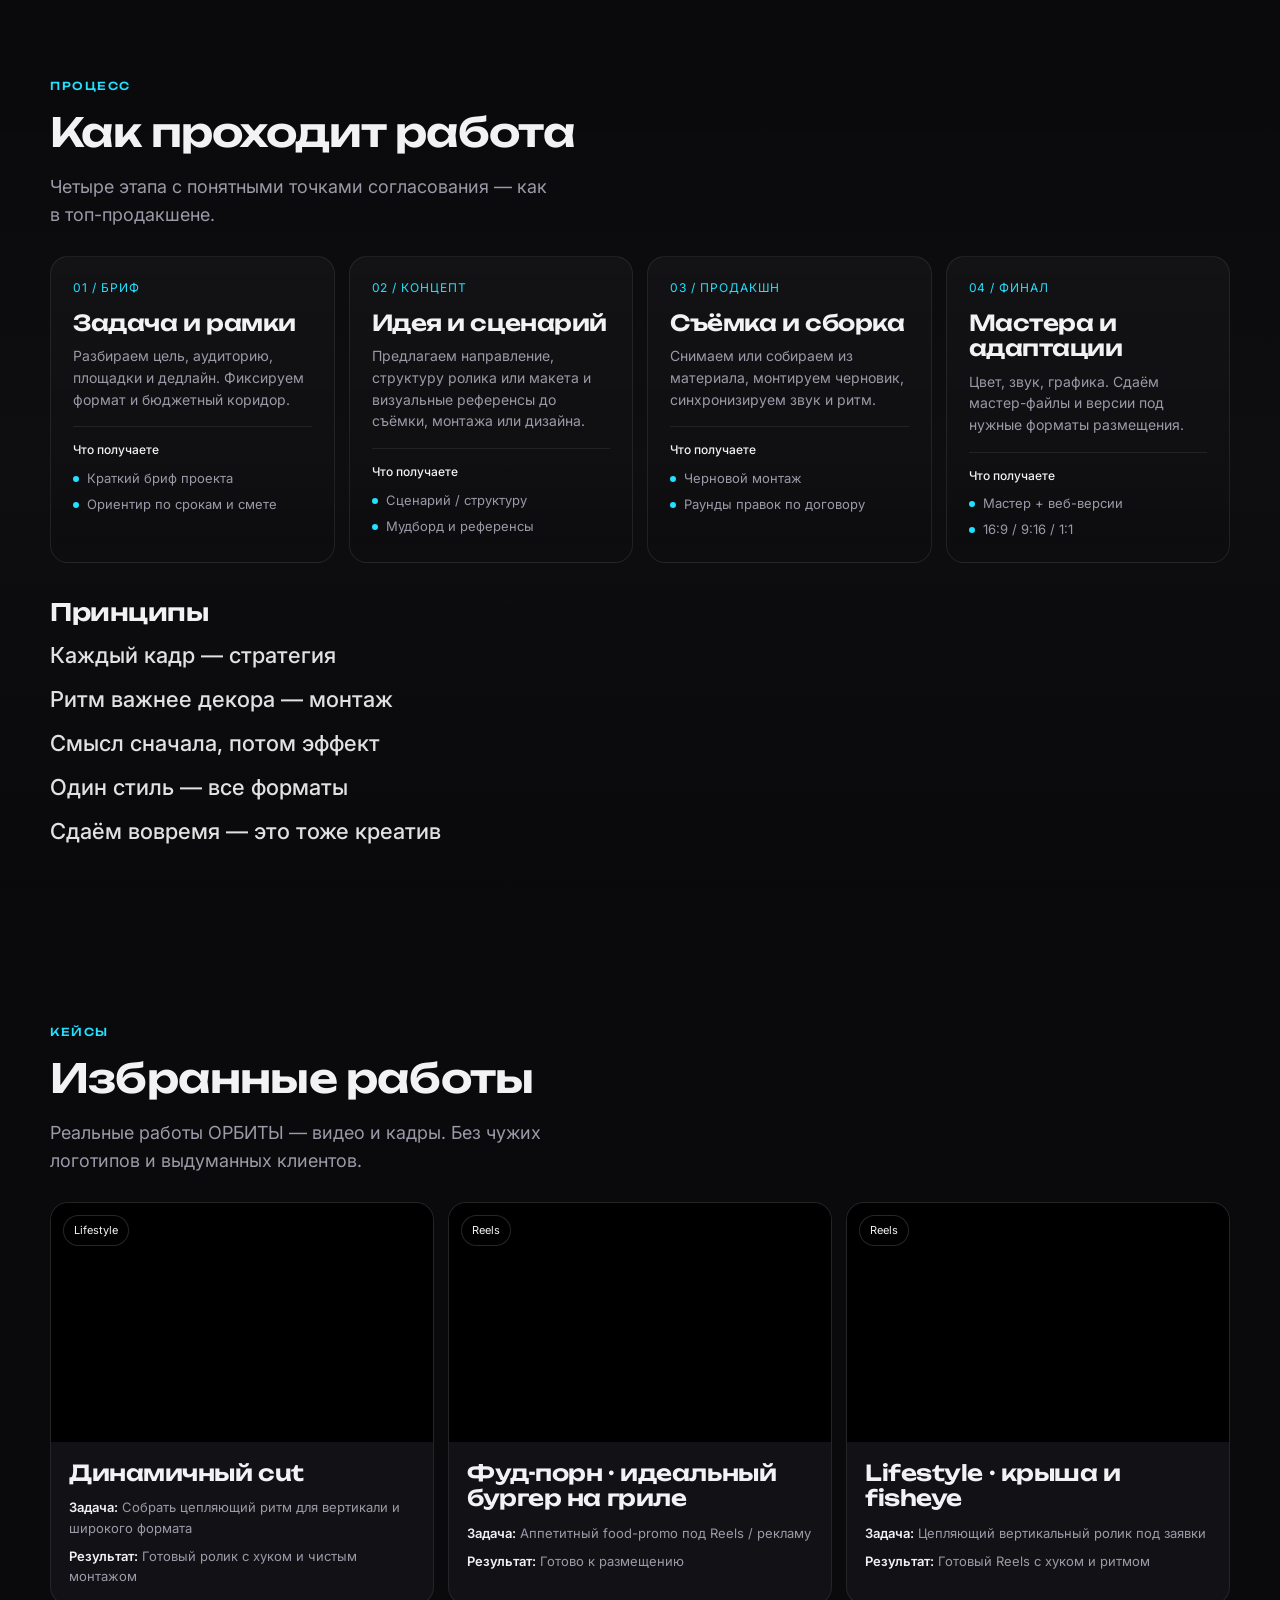
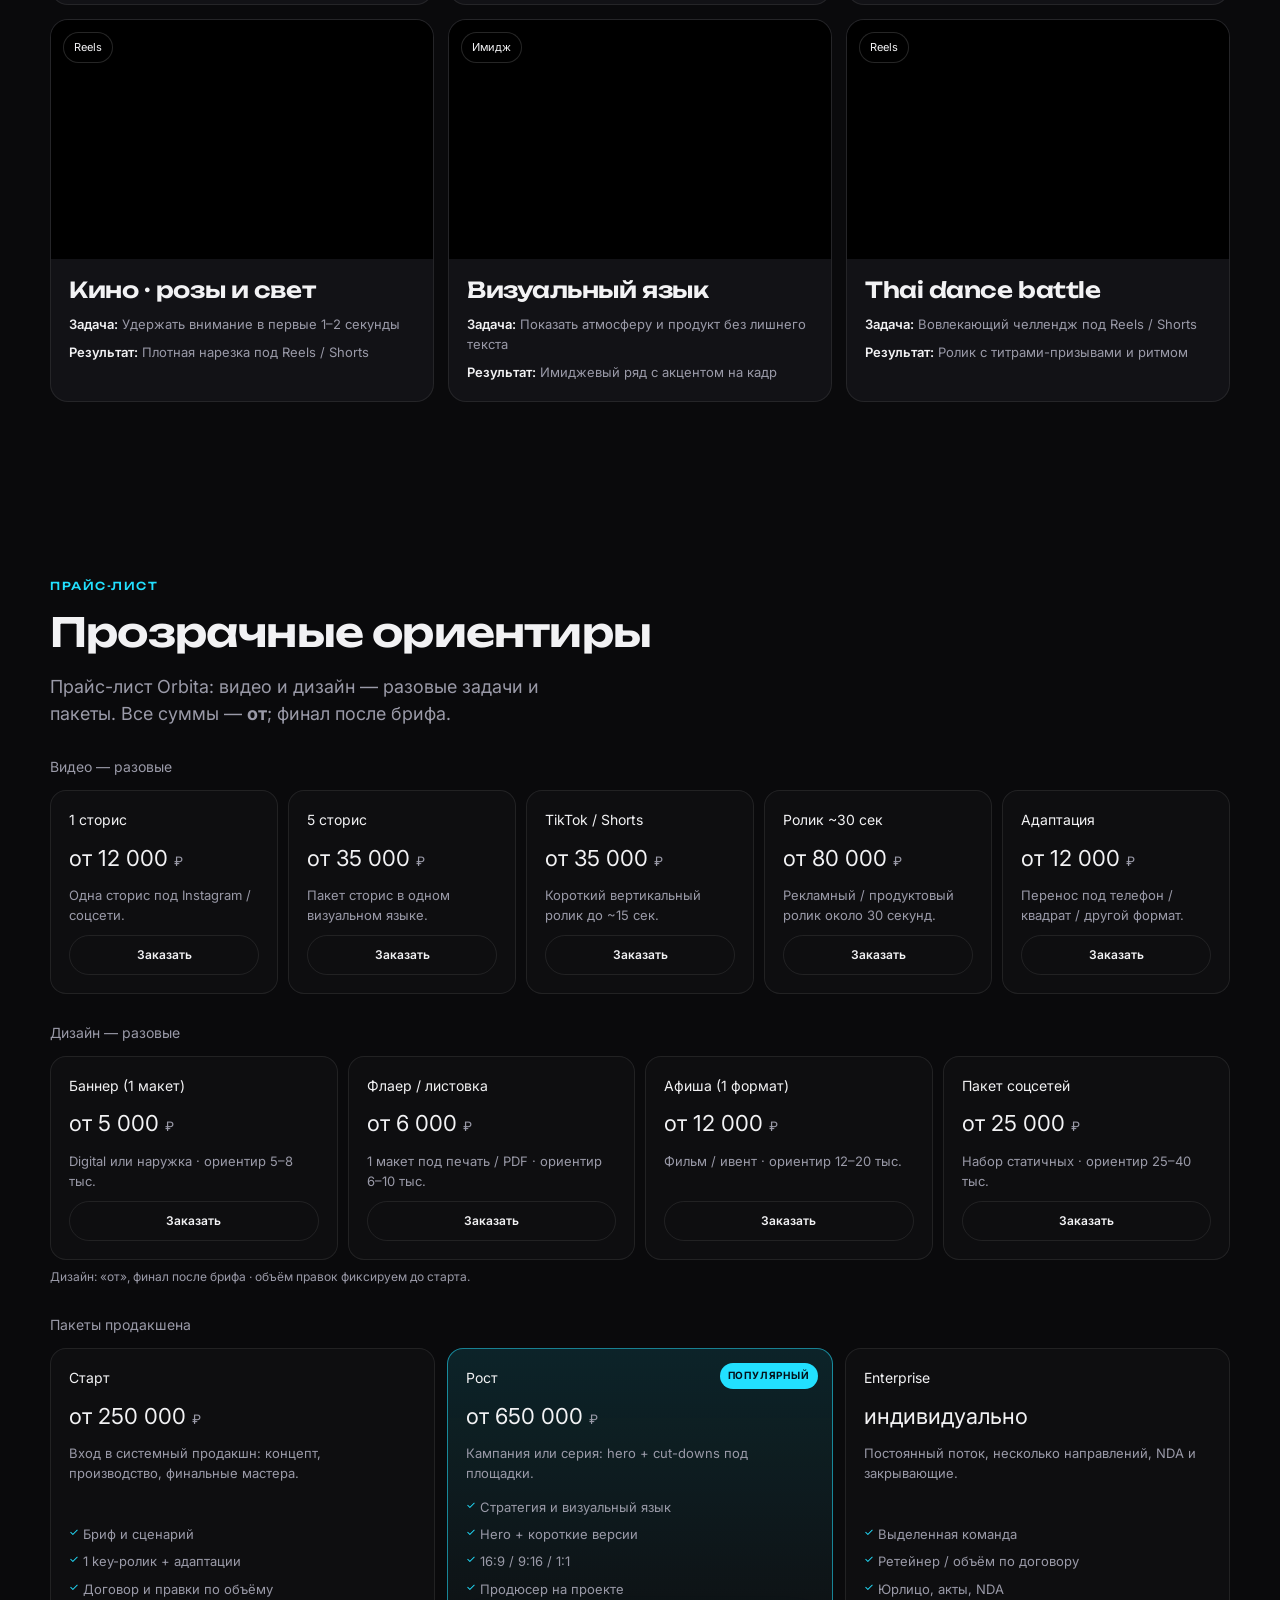
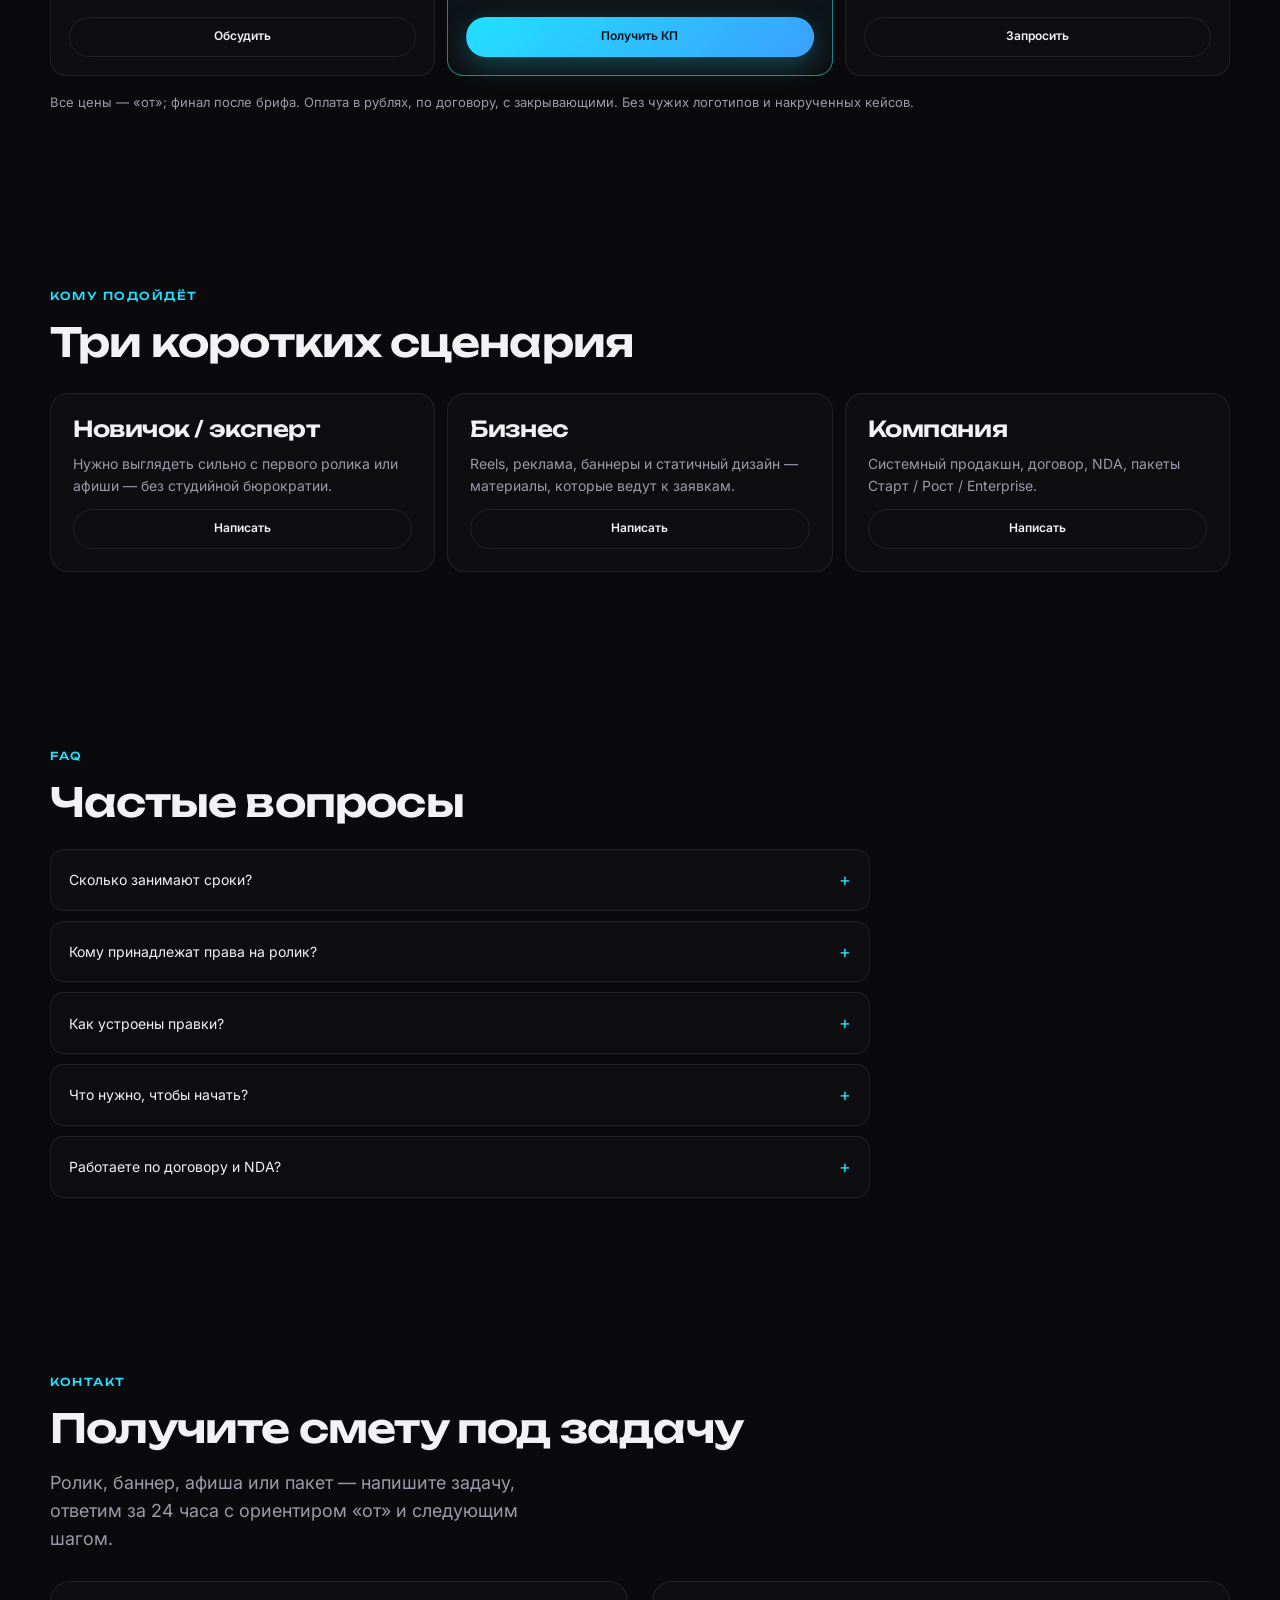
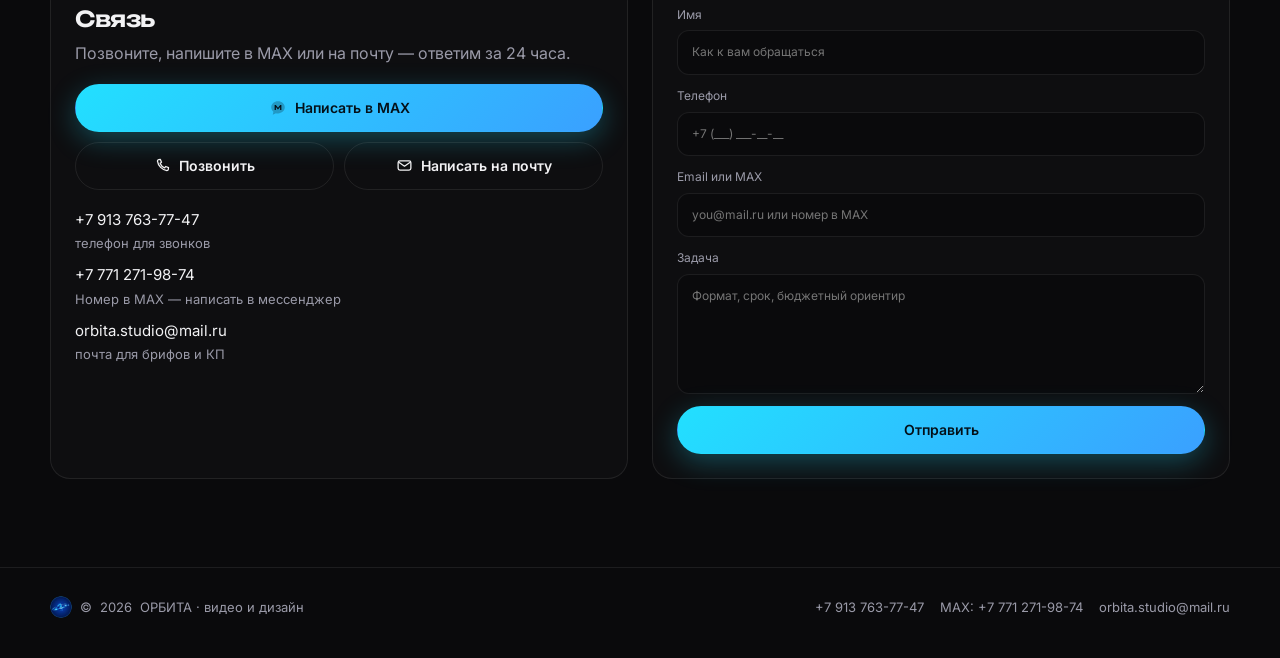
==== commit 4159d2cc: "Contacts: add 'Написать на почту' button everywhere; icons; bust 202609251845" ====
--- a/orbita-agency.html
+++ b/orbita-agency.html
@@ -132,13 +132,16 @@
 .hero-note{font-size:13px;color:var(--muted)}
 .hero-note a{color:inherit;text-decoration:none;border-bottom:1px solid rgba(255,255,255,.22)}
 .hero-note a:hover{color:var(--text);border-bottom-color:var(--accent)}
-.contact-actions{display:flex;flex-wrap:wrap;gap:10px;margin:0 0 18px}
-.contact-actions .btn{flex:1 1 180px}
+.contact-actions{display:grid;grid-template-columns:repeat(auto-fit,minmax(190px,1fr));gap:10px;margin:0 0 18px}
+.contact-actions .btn{width:100%;padding:0 16px;white-space:nowrap}
+.contact-actions .btn:first-child{grid-column:1/-1}
+.c-ico{flex:none}
 .max-ico{flex:none}
 .footer-contacts{display:flex;flex-wrap:wrap;gap:6px 16px;align-items:center}
 .footer-contacts a{color:var(--muted)}
 .footer-contacts a:hover{color:var(--text)}
-html.is-app-mobile .tt-cta-links{display:flex;gap:8px;justify-content:center;margin-top:12px;flex-wrap:wrap}
+html.is-app-mobile .tt-cta-links{display:flex;flex-direction:column;align-items:stretch;gap:8px;width:min(260px,82%);margin:12px auto 0}
+html.is-app-mobile .tt-cta-links a{justify-content:center}
 html.is-app-mobile .tt-cta-links a{display:inline-flex;align-items:center;gap:6px;min-height:40px;padding:0 14px;border-radius:999px;border:1px solid rgba(255,255,255,.22);color:#f2f2f4;font:600 13px/1 Inter,system-ui,sans-serif;text-decoration:none;background:rgba(6,10,20,.55)}
 .media-wall{
   position:relative;height:min(58vh,560px);border-radius:24px;overflow:hidden;
@@ -2814,7 +2817,8 @@
           <p>Позвоните, напишите в MAX или на почту — ответим за 24 часа.</p>
           <div class="contact-actions">
             <a class="btn btn-primary" href="https://max.ru/u/f9LHodD0cOKOGtry51uP0L-uOzCLjxdy84Tpn5nDyMO8GCaTdwUK2ayz6XM" target="_blank" rel="noopener"><svg class="max-ico" viewBox="0 0 24 24" width="18" height="18" aria-hidden="true" focusable="false"><path fill="currentColor" d="M12 3C6.9 3 3 6.6 3 11.1c0 2.4 1.1 4.5 2.9 6L5 21l4.2-2.1c.9.2 1.8.3 2.8.3 5.1 0 9-3.6 9-8.1S17.1 3 12 3Z" opacity=".25"/><path fill="currentColor" d="M7.5 14.5V8h1.6l2.9 3.6L14.9 8h1.6v6.5h-1.7v-3.9L12 14h-.1l-2.7-3.4v3.9Z"/></svg>Написать в MAX</a>
-            <a class="btn btn-ghost" href="tel:+79137637747">Позвонить</a>
+            <a class="btn btn-ghost" href="tel:+79137637747"><svg class="c-ico" viewBox="0 0 24 24" width="17" height="17" aria-hidden="true" focusable="false"><path d="M6.6 3.8 9 3.5l1.6 4-2 1.4a11 11 0 0 0 6.5 6.5l1.4-2 4 1.6-.3 2.4a2 2 0 0 1-2 1.7A15.6 15.6 0 0 1 4.9 5.8a2 2 0 0 1 1.7-2Z" fill="none" stroke="currentColor" stroke-width="1.8" stroke-linejoin="round"/></svg>Позвонить</a>
+            <a class="btn btn-ghost" href="mailto:orbita.studio@mail.ru?subject=%D0%97%D0%B0%D0%BA%D0%B0%D0%B7%20%D1%81%20%D1%81%D0%B0%D0%B9%D1%82%D0%B0%20ORBITA"><svg class="c-ico" viewBox="0 0 24 24" width="17" height="17" aria-hidden="true" focusable="false"><rect x="3" y="5.5" width="18" height="13" rx="2.5" fill="none" stroke="currentColor" stroke-width="1.8"/><path d="m4 7.5 8 5.5 8-5.5" fill="none" stroke="currentColor" stroke-width="1.8" stroke-linecap="round" stroke-linejoin="round"/></svg>Написать на почту</a>
           </div>
           <div class="contact-links">
             <a href="tel:+79137637747">+7 913 763-77-47<span>телефон для звонков</span></a>
@@ -5278,7 +5282,7 @@
           '<div class="tt-cta-title">Нужен такой же ролик?</div>'+
           '<p class="tt-cta-sub">Соберём под ваш бренд — от брифа до мастера</p>'+
           '<button type="button" class="tt-cta-btn">Заказать</button>'+
-          '<div class="tt-cta-links"><a href="https://max.ru/u/f9LHodD0cOKOGtry51uP0L-uOzCLjxdy84Tpn5nDyMO8GCaTdwUK2ayz6XM" target="_blank" rel="noopener">Написать в MAX</a><a href="tel:+79137637747">Позвонить</a></div>';
+          '<div class="tt-cta-links"><a href="https://max.ru/u/f9LHodD0cOKOGtry51uP0L-uOzCLjxdy84Tpn5nDyMO8GCaTdwUK2ayz6XM" target="_blank" rel="noopener"><svg class="max-ico" viewBox="0 0 24 24" width="18" height="18" aria-hidden="true" focusable="false"><path fill="currentColor" d="M12 3C6.9 3 3 6.6 3 11.1c0 2.4 1.1 4.5 2.9 6L5 21l4.2-2.1c.9.2 1.8.3 2.8.3 5.1 0 9-3.6 9-8.1S17.1 3 12 3Z" opacity=".25"/><path fill="currentColor" d="M7.5 14.5V8h1.6l2.9 3.6L14.9 8h1.6v6.5h-1.7v-3.9L12 14h-.1l-2.7-3.4v3.9Z"/></svg>Написать в MAX</a><a href="tel:+79137637747"><svg class=\"c-ico\" viewBox=\"0 0 24 24\" width=\"17\" height=\"17\" aria-hidden=\"true\" focusable=\"false\"><path d=\"M6.6 3.8 9 3.5l1.6 4-2 1.4a11 11 0 0 0 6.5 6.5l1.4-2 4 1.6-.3 2.4a2 2 0 0 1-2 1.7A15.6 15.6 0 0 1 4.9 5.8a2 2 0 0 1 1.7-2Z\" fill=\"none\" stroke=\"currentColor\" stroke-width=\"1.8\" stroke-linejoin=\"round\"/></svg>Позвонить</a><a href="mailto:orbita.studio@mail.ru?subject=%D0%97%D0%B0%D0%BA%D0%B0%D0%B7%20%D1%81%20%D1%81%D0%B0%D0%B9%D1%82%D0%B0%20ORBITA"><svg class=\"c-ico\" viewBox=\"0 0 24 24\" width=\"17\" height=\"17\" aria-hidden=\"true\" focusable=\"false\"><rect x=\"3\" y=\"5.5\" width=\"18\" height=\"13\" rx=\"2.5\" fill=\"none\" stroke=\"currentColor\" stroke-width=\"1.8\"/><path d=\"m4 7.5 8 5.5 8-5.5\" fill=\"none\" stroke=\"currentColor\" stroke-width=\"1.8\" stroke-linecap=\"round\" stroke-linejoin=\"round\"/></svg>Написать на почту</a></div>';
         feed.appendChild(cta);
         slides.push(cta);
       }
@@ -5448,8 +5452,8 @@
 </script>
 
 <script>/* forced desktop on a phone: back-to-feed pill */(function(){if(!window.__orbitaForcedDesktop)return;var b=document.createElement('button');b.type='button';b.className='od-back';b.textContent='← Вернуться в мобильную ленту';b.addEventListener('click',function(){try{localStorage.removeItem('orbitaDesktop')}catch(e){}var q=location.search.replace(/[?&]desktop=[01]/g,'').replace(/^&/,'?');location.href=location.pathname+(q?q+'&':'?')+'desktop=0';});document.body.appendChild(b);})();</script>
-<link rel="stylesheet" href="mobile-tiktok-enhance.css?v=202609251835">
-<script src="mobile-tiktok-enhance.js?v=202609251835" defer></script>
+<link rel="stylesheet" href="mobile-tiktok-enhance.css?v=202609251845">
+<script src="mobile-tiktok-enhance.js?v=202609251845" defer></script>
 <script>/* perf: card videos show their first frame, but only fetch it when they get near the screen */
 (function(){
   function wake(v){
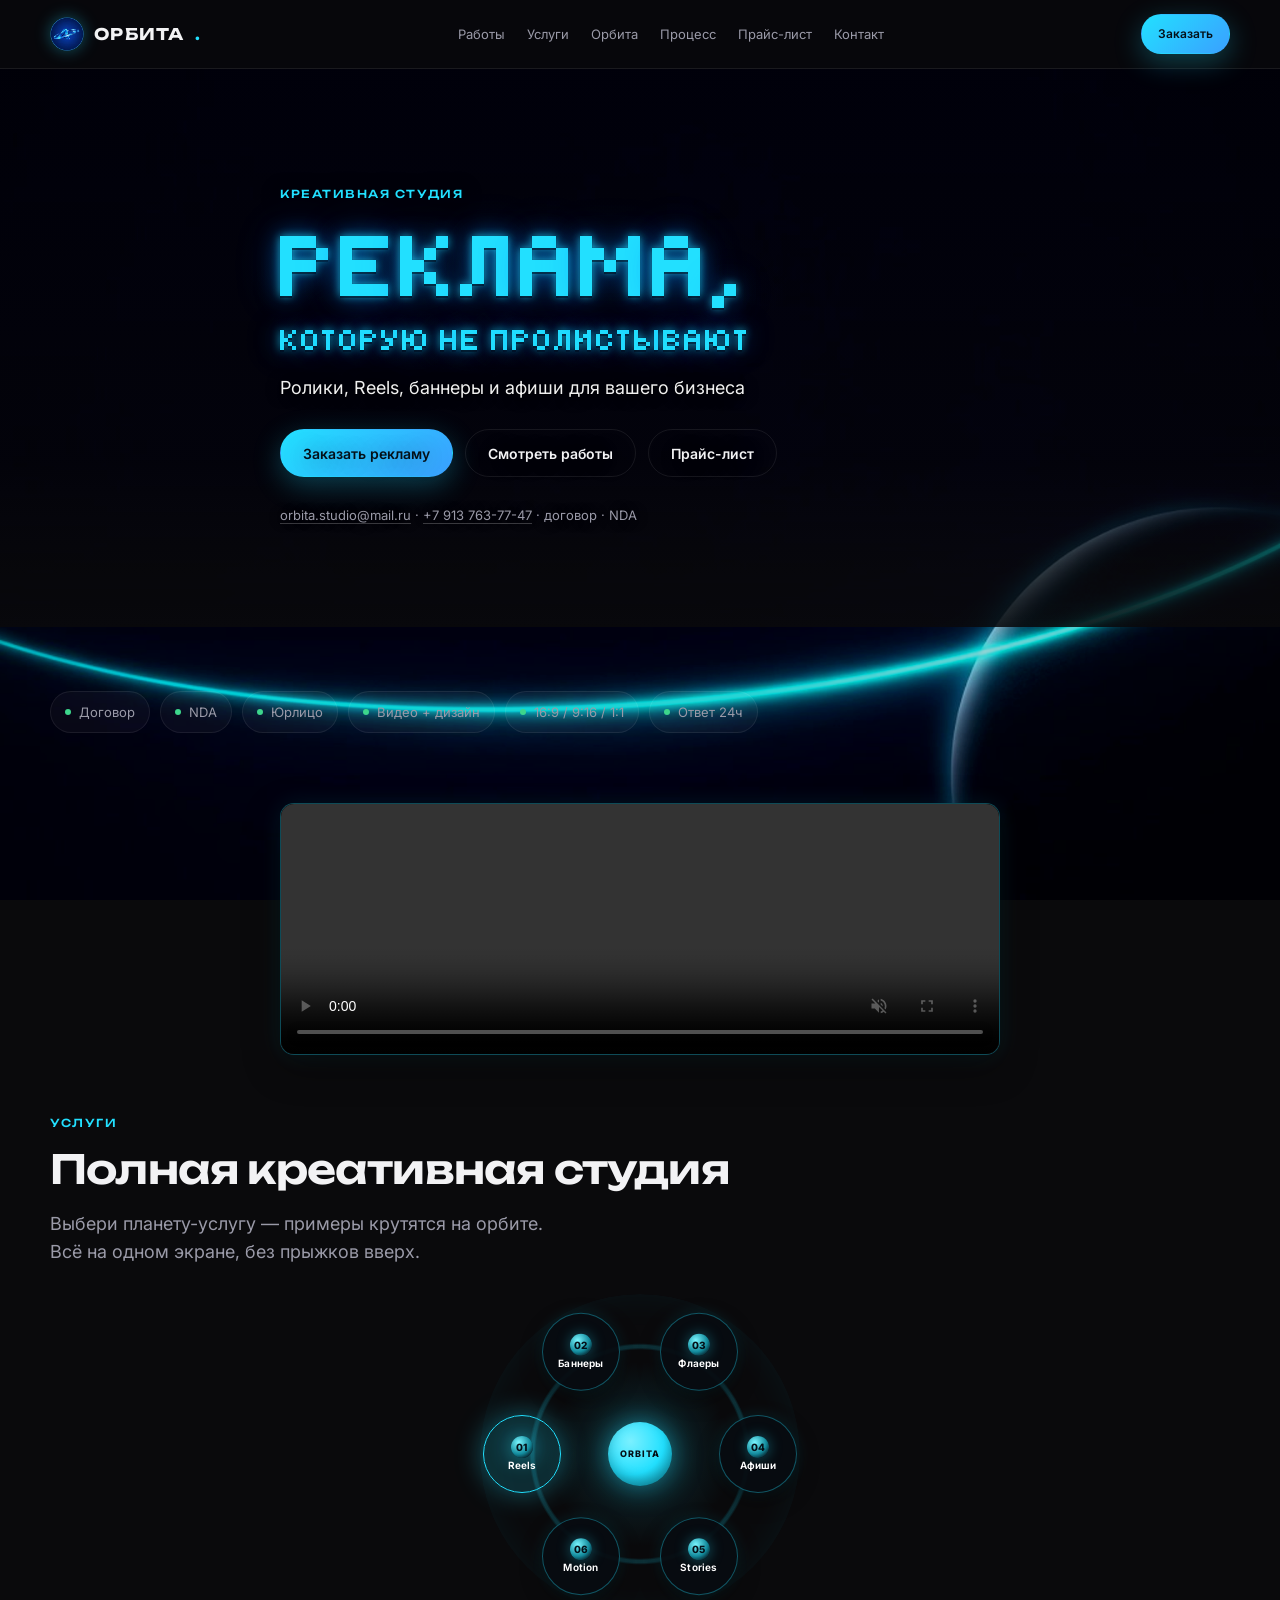
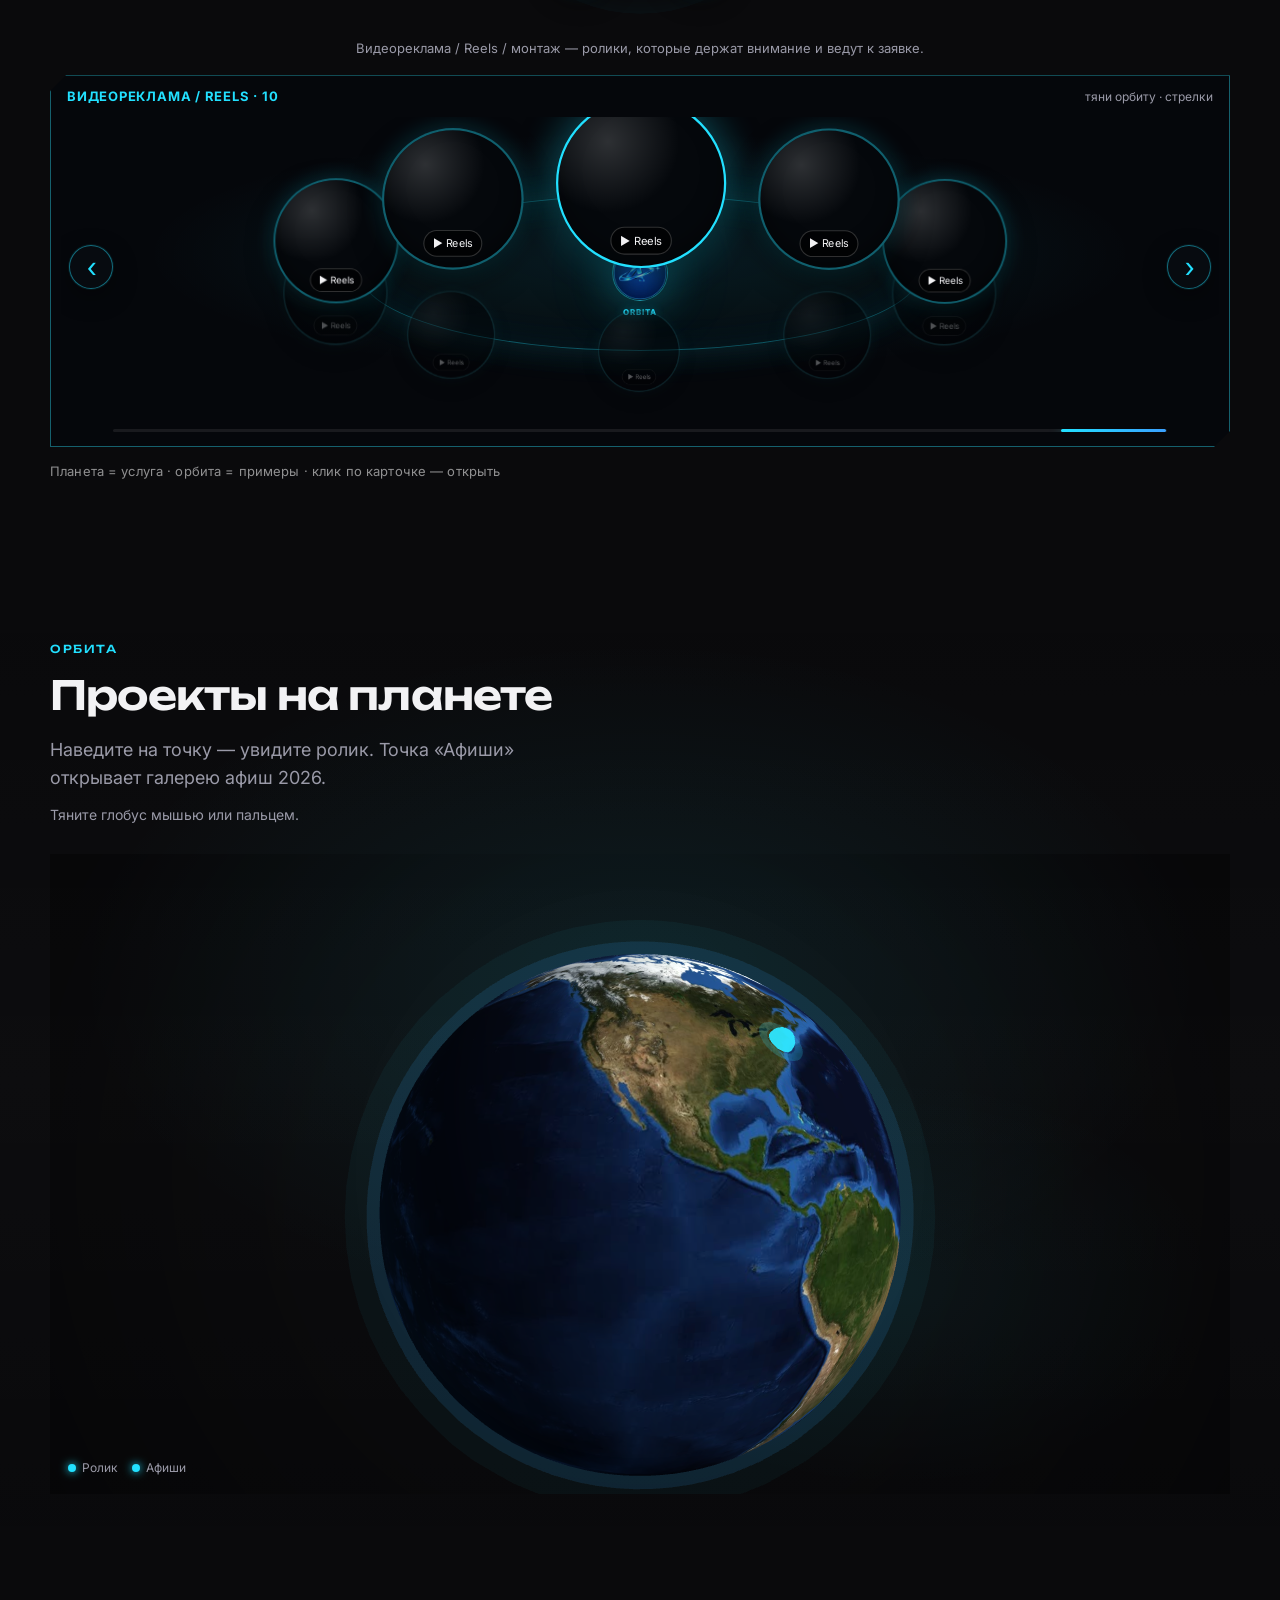
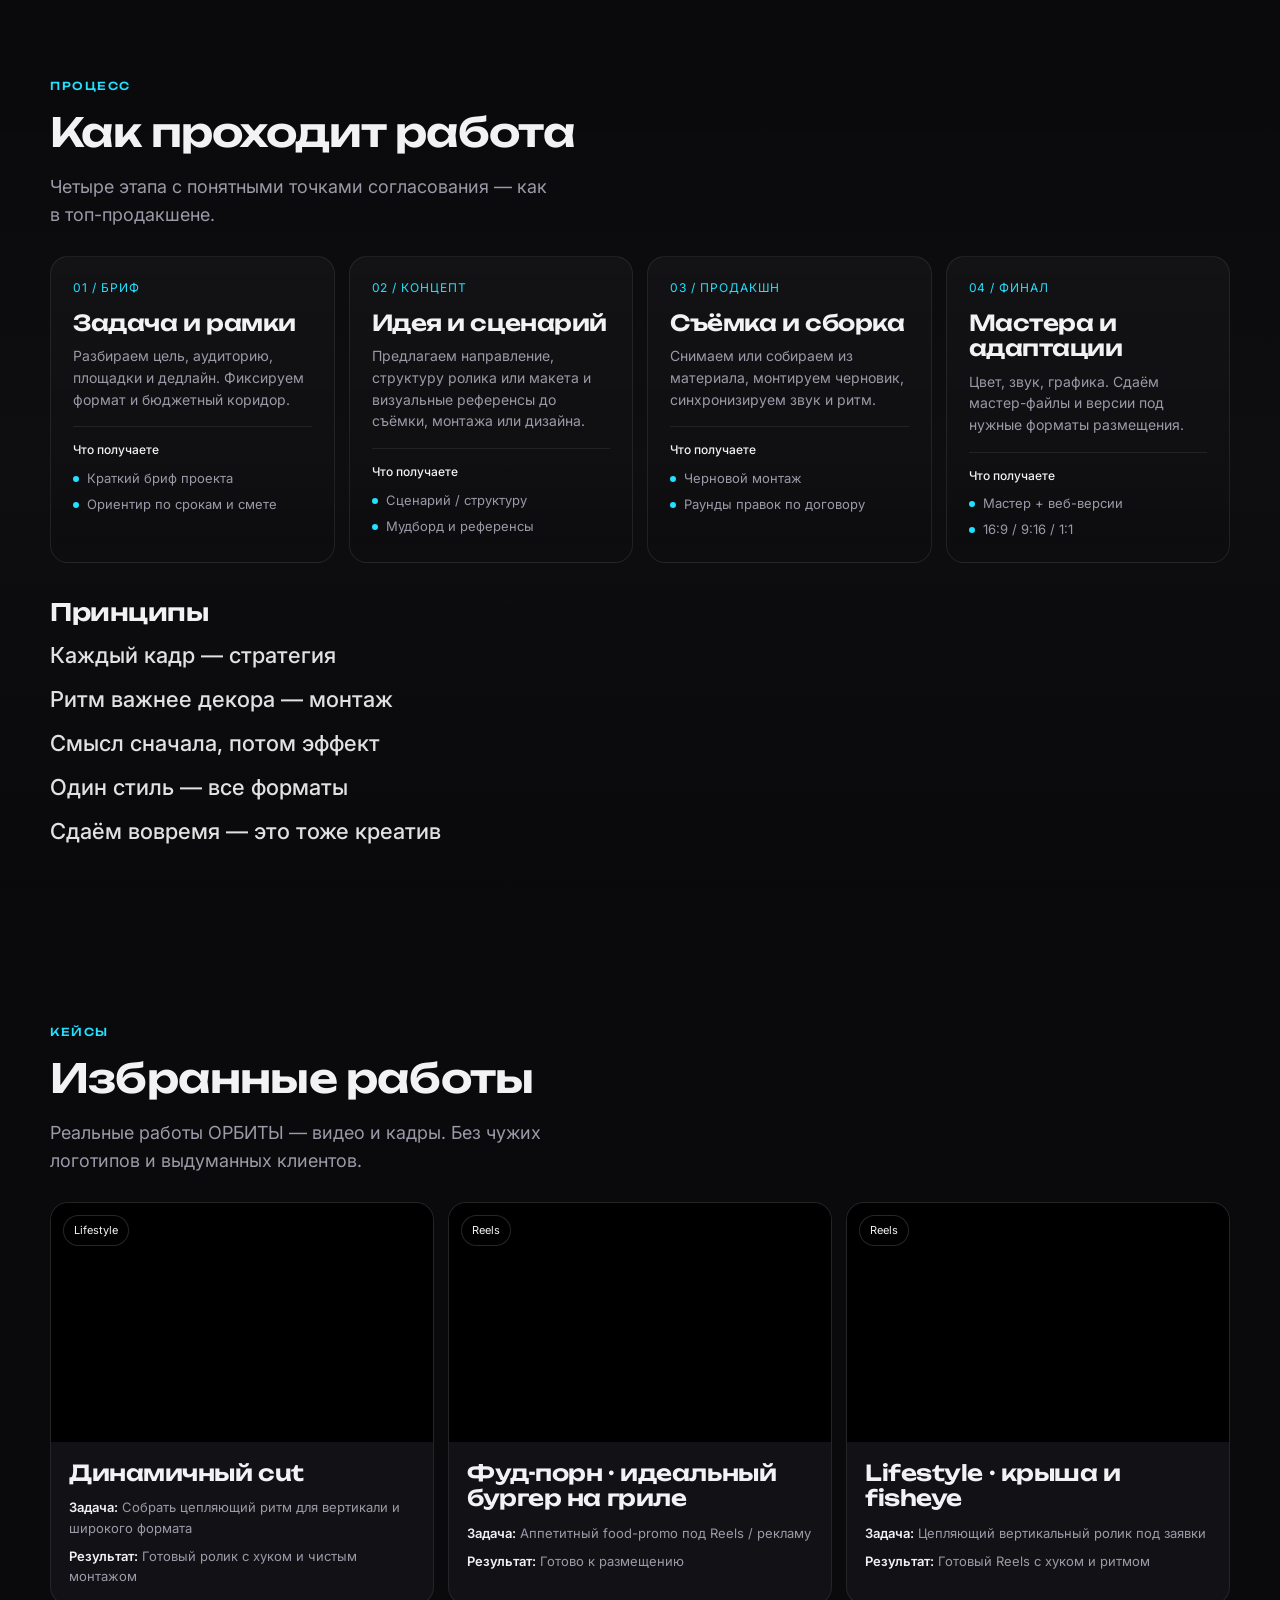
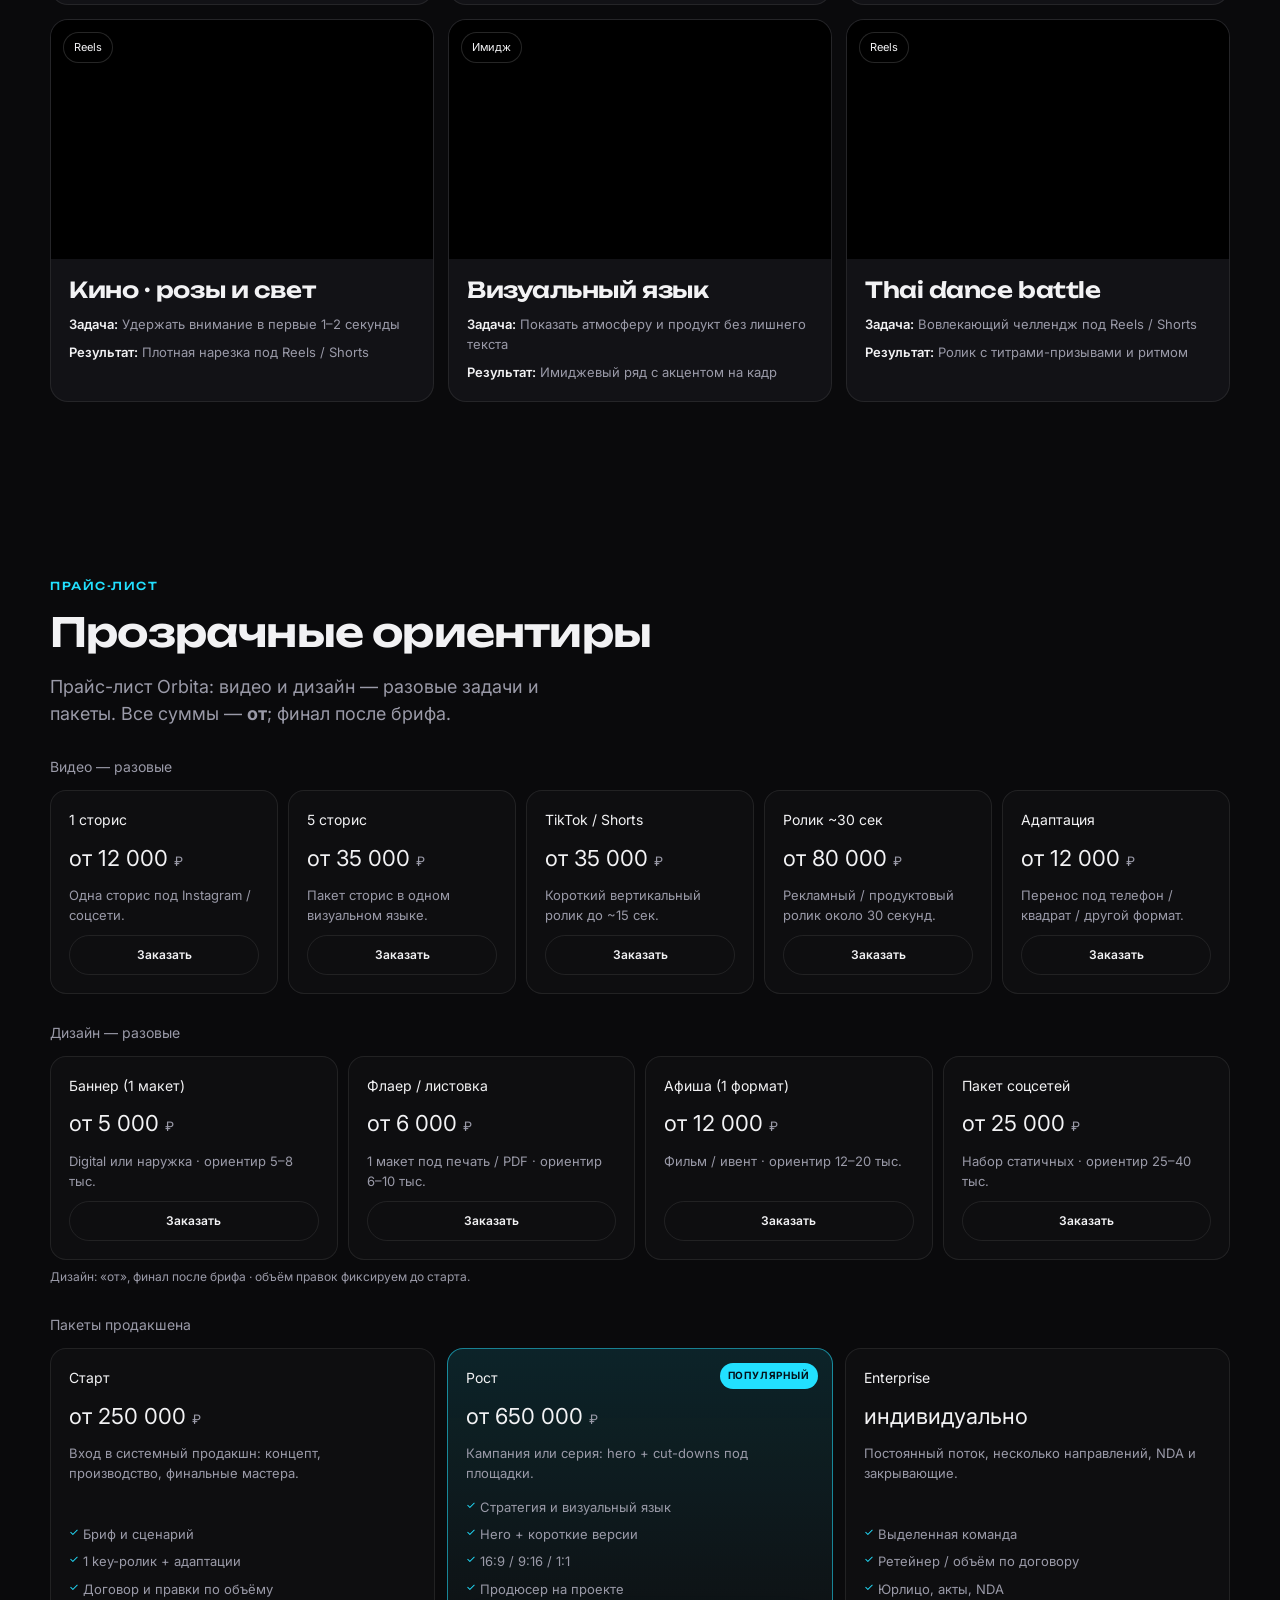
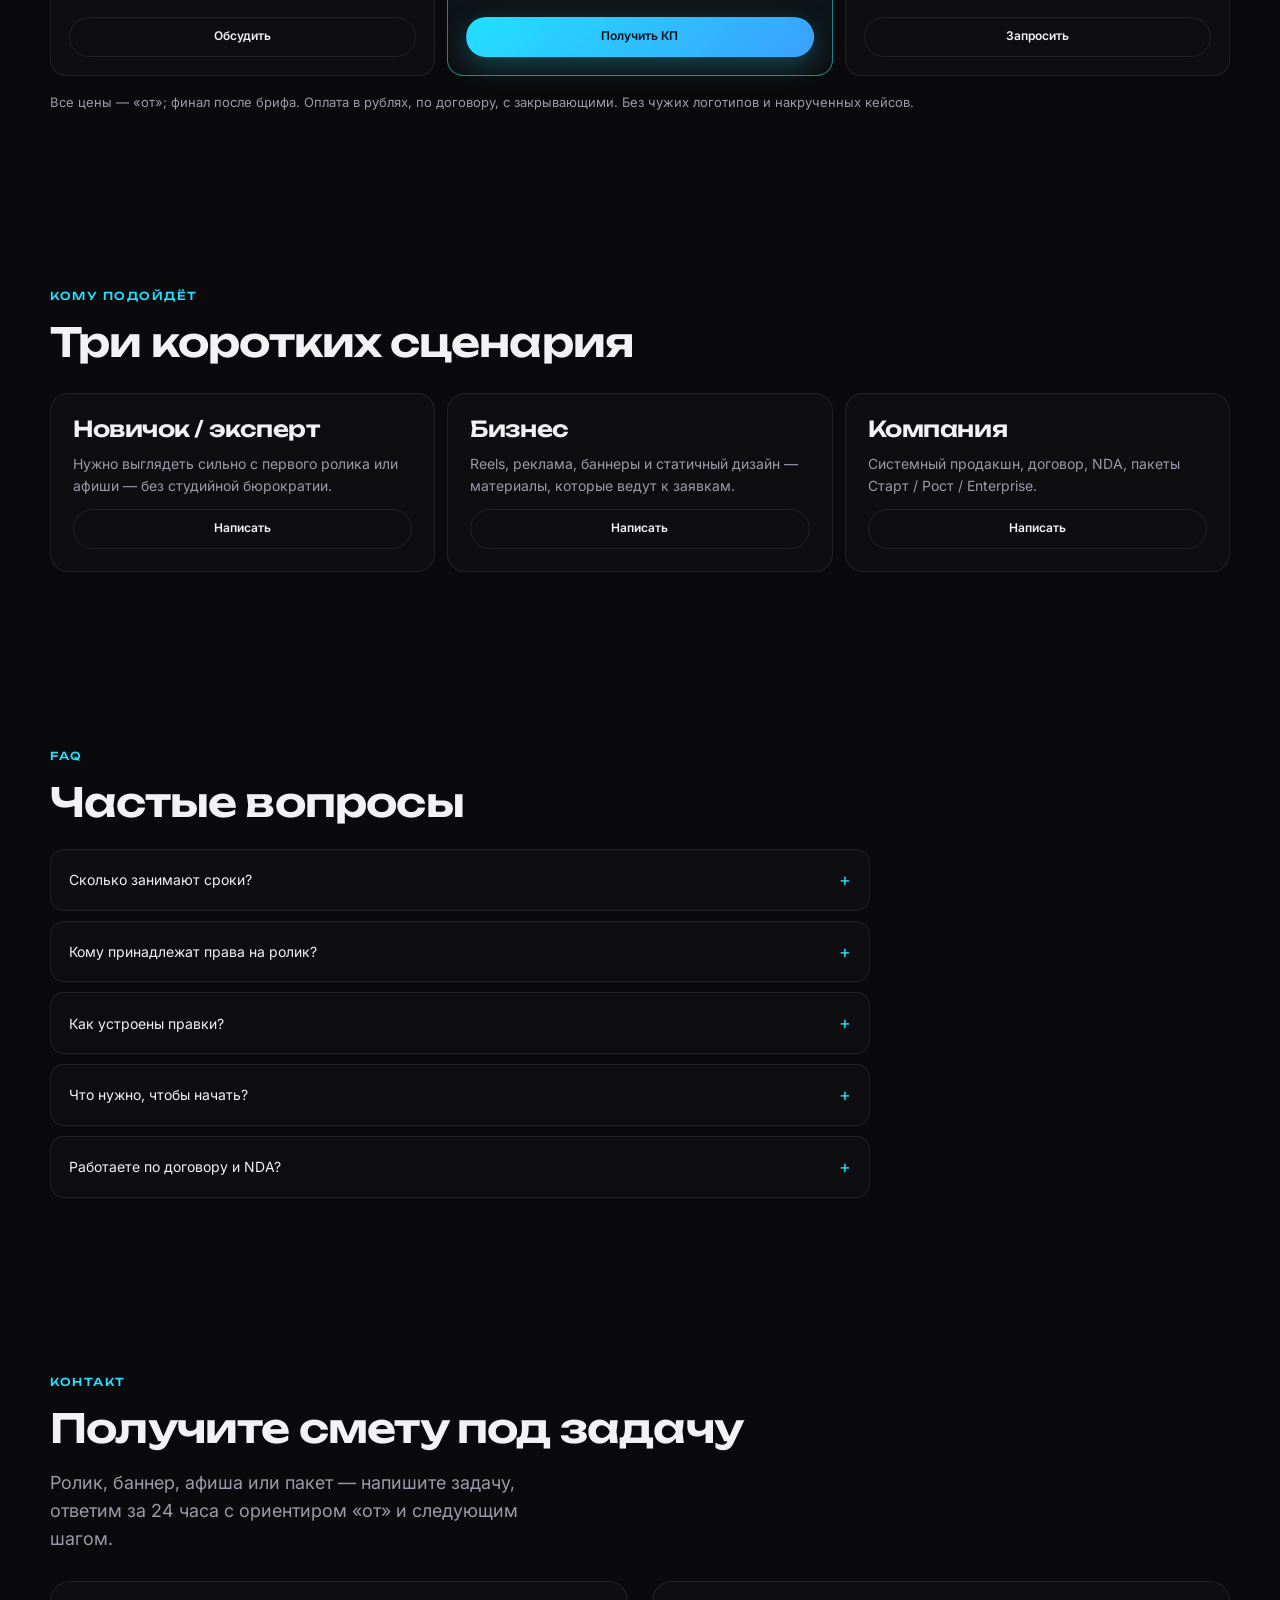
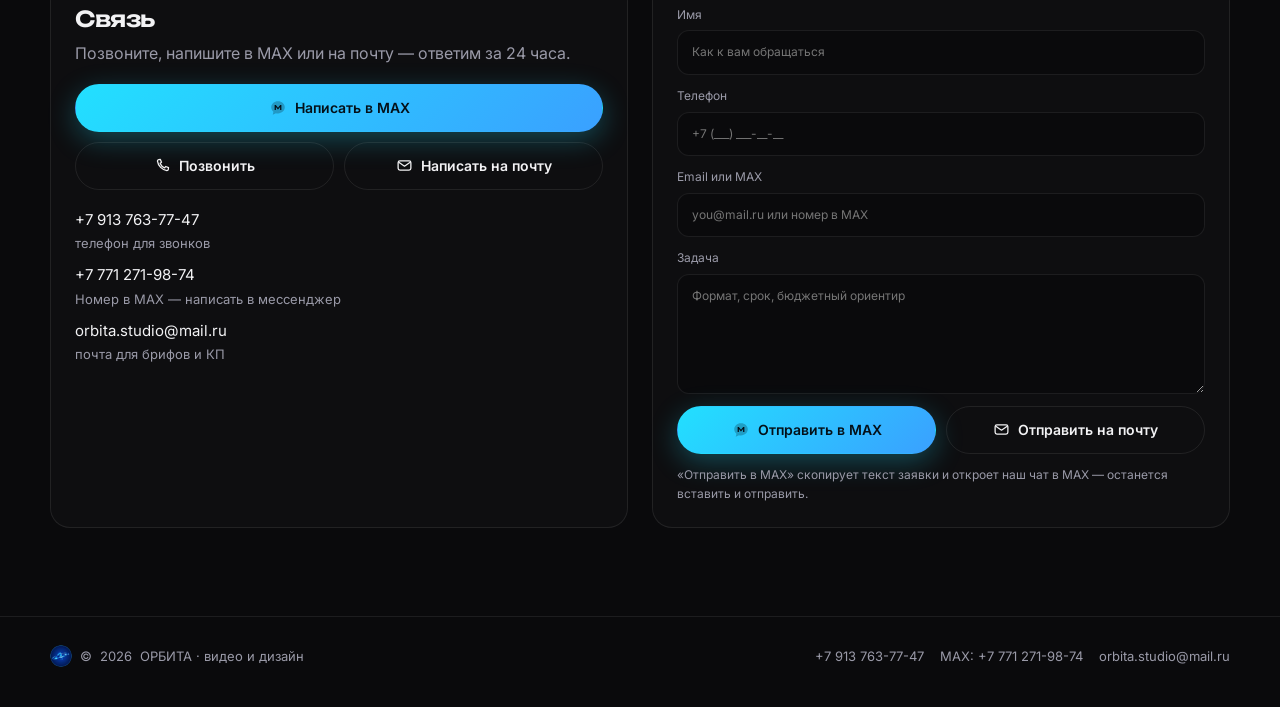
==== commit 784254c3: "Form: 'Отправить в MAX' (copy request + open MAX chat), 'Отправить на почту', validation, toast; bus" ====
--- a/orbita-agency.html
+++ b/orbita-agency.html
@@ -396,6 +396,18 @@
 .contact-links span{display:block;color:var(--muted);font-family:var(--sans);font-size:13px;margin-top:2px}
 .form{display:grid;gap:12px}
 .form label{display:grid;gap:6px;font-size:12px;color:var(--muted)}
+.form-send{display:grid;grid-template-columns:repeat(auto-fit,minmax(200px,1fr));gap:10px}
+.form-send .btn{width:100%;white-space:nowrap;padding:0 16px}
+.form-hint{margin:0;font-size:12px;color:var(--muted)}
+.form .is-bad{border-color:#ff6b7a!important;box-shadow:0 0 0 3px rgba(255,107,122,.18)}
+.form-err{display:none;font-size:13px;color:#ffb3bc}
+.form-err.show{display:block}
+.form-ok a{color:#e9fff3;text-decoration:underline}
+.form-ok textarea{width:100%;min-height:120px;margin-top:8px;font:13px/1.4 var(--sans);color:#f2f2f4;background:rgba(0,0,0,.35);border:1px solid rgba(255,255,255,.18);border-radius:10px;padding:8px}
+.orb-toast{position:fixed;left:0;right:0;margin:0 auto;width:fit-content;bottom:calc(24px + env(safe-area-inset-bottom,0px));transform:translateY(16px);box-sizing:border-box;z-index:2147483000;max-width:min(92vw,440px);padding:14px 18px;border-radius:16px;background:rgba(6,12,24,.96);border:1px solid rgba(34,224,255,.45);box-shadow:0 18px 50px rgba(0,0,0,.55),0 0 0 1px rgba(34,224,255,.12);color:#f2f2f4;font:600 14px/1.4 var(--sans);text-align:center;opacity:0;pointer-events:none;transition:opacity .2s ease,transform .2s ease}
+.orb-toast.show{opacity:1;transform:translateY(0);pointer-events:auto}
+.orb-toast small{display:block;margin-top:4px;font-weight:500;color:var(--muted)}
+.orb-toast a{color:var(--accent)}
 .form input,.form textarea,.form select{
   width:100%;border-radius:12px;border:1px solid var(--line);background:var(--bg);
   color:var(--text);padding:12px 14px;outline:none;
@@ -2827,7 +2839,7 @@
           </div>
         </div>
         <div class="form-card">
-          <form class="form" id="contactForm">
+          <form class="form" id="contactForm" novalidate>
             <label>Имя
               <input name="name" required placeholder="Как к вам обращаться" autocomplete="name">
             </label>
@@ -2840,8 +2852,13 @@
             <label>Задача
               <textarea name="message" id="message" required placeholder="Формат, срок, бюджетный ориентир"></textarea>
             </label>
-            <button class="btn btn-primary" type="submit">Отправить</button>
-            <div class="form-ok" id="formOk">Заявка подготовлена — откроется почтовый клиент с письмом на orbita.studio@mail.ru. Если он не открылся, напишите нам в <a href="https://max.ru/u/f9LHodD0cOKOGtry51uP0L-uOzCLjxdy84Tpn5nDyMO8GCaTdwUK2ayz6XM" target="_blank" rel="noopener">MAX</a> или позвоните: <a href="tel:+79137637747">+7 913 763-77-47</a>.</div>
+            <div class="form-err" id="formErr" role="alert"></div>
+            <div class="form-send">
+              <button class="btn btn-primary" type="submit" data-send="max"><svg class="max-ico" viewBox="0 0 24 24" width="18" height="18" aria-hidden="true" focusable="false"><path fill="currentColor" d="M12 3C6.9 3 3 6.6 3 11.1c0 2.4 1.1 4.5 2.9 6L5 21l4.2-2.1c.9.2 1.8.3 2.8.3 5.1 0 9-3.6 9-8.1S17.1 3 12 3Z" opacity=".25"/><path fill="currentColor" d="M7.5 14.5V8h1.6l2.9 3.6L14.9 8h1.6v6.5h-1.7v-3.9L12 14h-.1l-2.7-3.4v3.9Z"/></svg>Отправить в MAX</button>
+              <button class="btn btn-ghost" type="button" data-send="mail"><svg class="c-ico" viewBox="0 0 24 24" width="17" height="17" aria-hidden="true" focusable="false"><rect x="3" y="5.5" width="18" height="13" rx="2.5" fill="none" stroke="currentColor" stroke-width="1.8"/><path d="m4 7.5 8 5.5 8-5.5" fill="none" stroke="currentColor" stroke-width="1.8" stroke-linecap="round" stroke-linejoin="round"/></svg>Отправить на почту</button>
+            </div>
+            <p class="form-hint">«Отправить в MAX» скопирует текст заявки и откроет наш чат в MAX — останется вставить и отправить.</p>
+            <div class="form-ok" id="formOk" role="status" aria-live="polite"></div>
           </form>
         </div>
       </div>
@@ -3442,23 +3459,109 @@
   document.querySelectorAll('[data-prefill]').forEach(function(el){
     el.addEventListener('click', function(){
       const msg = document.getElementById('message');
-      if (msg) msg.value = el.getAttribute('data-prefill');
+      if (msg) { msg.value = el.getAttribute('data-prefill'); msg.removeAttribute('data-example'); }
     });
   });
 
-  /* Form -> mailto */
-  document.getElementById('contactForm').addEventListener('submit', function(e){
-    e.preventDefault();
-    const fd = new FormData(e.target);
-    const name = (fd.get('name')||'').toString().trim();
-    const phone = (fd.get('phone')||'').toString().trim();
-    const contact = (fd.get('contact')||'').toString().trim();
-    const message = (fd.get('message')||'').toString().trim();
-    const body = encodeURIComponent('Имя: '+name+'\nТелефон: '+phone+'\nКонтакт: '+contact+'\n\n'+message);
-    const subject = encodeURIComponent('Заявка с сайта ОРБИТА — '+name);
-    window.location.href = 'mailto:orbita.studio@mail.ru?subject='+subject+'&body='+body;
-    document.getElementById('formOk').classList.add('show');
-  });
+  /* Form -> MAX (copy + open chat) or e-mail. No backend and no bot: MAX's :share deeplink can't address a
+     specific person, so the request text goes to the clipboard and the studio's MAX chat is opened. */
+  (function(){
+    var MAX_URL = 'https://max.ru/u/f9LHodD0cOKOGtry51uP0L-uOzCLjxdy84Tpn5nDyMO8GCaTdwUK2ayz6XM';
+    var MAIL = 'orbita.studio@mail.ru';
+    var form = document.getElementById('contactForm');
+    var ok = document.getElementById('formOk');
+    var err = document.getElementById('formErr');
+    if (!form) return;
+    function val(n){ var el = form.elements[n]; return el ? String(el.value || '').trim() : ''; }
+    function isPhoneLayout(){
+      return document.documentElement.classList.contains('is-app-mobile') ||
+        !!(window.matchMedia && window.matchMedia('(max-width:760px), (hover:none) and (pointer:coarse)').matches);
+    }
+    function mark(n, bad){ var el = form.elements[n]; if (el) el.classList.toggle('is-bad', !!bad); }
+    function check(){
+      var name = val('name'), phone = val('phone'), msg = val('message');
+      var phoneOk = phone.replace(/\D/g, '').length >= 6;
+      mark('name', !name); mark('phone', !phoneOk && !msg); mark('message', !phoneOk && !msg);
+      var problem = !name ? 'Укажите, как к вам обращаться.' : (!phoneOk && !msg ? 'Добавьте телефон или опишите задачу.' : '');
+      err.textContent = problem; err.classList.toggle('show', !!problem);
+      if (problem) { var first = form.querySelector('.is-bad'); if (first) try { first.focus({preventScroll:false}); } catch(_) {} }
+      return !problem;
+    }
+    ['name','phone','message'].forEach(function(n){
+      var el = form.elements[n]; if (el) el.addEventListener('input', function(){ if (err.classList.contains('show')) check(); });
+    });
+    function requestText(){
+      var lines = ['Заявка с сайта ORBITA', '', 'Имя: ' + val('name')];
+      if (val('phone')) lines.push('Телефон: ' + val('phone'));
+      if (val('contact')) lines.push('Контакт: ' + val('contact'));
+      var msg = val('message'), m = form.elements.message, ex = m ? (m.getAttribute('data-example') || '') : '';
+      if (ex) msg = msg.replace('Хочу такой же ролик: ' + ex, 'Хочу такой же ролик').trim();
+      if (msg) lines.push('Задача: ' + msg);
+      if (ex) lines.push('Ролик-пример: ' + ex);
+      return lines.join('\n');
+    }
+    function legacyCopy(text){
+      var ta = document.createElement('textarea');
+      ta.value = text; ta.setAttribute('readonly', ''); ta.style.cssText = 'position:fixed;top:0;left:0;width:1px;height:1px;opacity:0;';
+      document.body.appendChild(ta);
+      var sel = document.getSelection(), prev = sel && sel.rangeCount ? sel.getRangeAt(0) : null;
+      ta.select(); try { ta.setSelectionRange(0, text.length); } catch(_) {}
+      var done = false; try { done = document.execCommand('copy'); } catch(_) {}
+      document.body.removeChild(ta);
+      if (prev && sel) { sel.removeAllRanges(); sel.addRange(prev); }
+      return done;
+    }
+    function copy(text){
+      if (navigator.clipboard && window.isSecureContext) {
+        return navigator.clipboard.writeText(text).then(function(){ return true; }, function(){ return legacyCopy(text); });
+      }
+      return Promise.resolve(legacyCopy(text));
+    }
+    var toastEl = null, toastT = 0;
+    function toast(html, ms){
+      if (!toastEl) { toastEl = document.createElement('div'); toastEl.className = 'orb-toast'; toastEl.setAttribute('role', 'status'); toastEl.setAttribute('aria-live', 'polite'); document.body.appendChild(toastEl); }
+      toastEl.innerHTML = html; void toastEl.offsetWidth; toastEl.classList.add('show');
+      clearTimeout(toastT); toastT = setTimeout(function(){ toastEl.classList.remove('show'); }, ms || 5000);
+    }
+    function esc(t){ return t.replace(/&/g,'&amp;').replace(/</g,'&lt;'); }
+    function showOk(html){ ok.innerHTML = html; ok.classList.add('show'); }
+    var busy = false;
+    function sendMax(){
+      if (busy || !check()) return;
+      busy = true;
+      var text = requestText(), phoneLayout = isPhoneLayout();
+      window.__orbitaLastRequest = text;
+      copy(text).then(function(copied){
+        if (copied) {
+          toast('Текст заявки скопирован — вставьте его в чат MAX и отправьте<small>Открываем чат ORBITA в MAX…</small>', phoneLayout ? 4000 : 6000);
+          showOk('Готово: текст заявки скопирован, чат ORBITA в MAX открыт' + (phoneLayout ? '' : ' в новой вкладке') +
+            '. Вставьте текст в сообщение (долгое нажатие → «Вставить» или Ctrl+V) и отправьте. Чат не открылся? <a href="' + MAX_URL + '" target="_blank" rel="noopener">Открыть MAX</a>');
+        } else {
+          toast('Не удалось скопировать автоматически — скопируйте текст ниже и отправьте его в MAX', 6000);
+          showOk('Скопируйте текст заявки и отправьте его нам в <a href="' + MAX_URL + '" target="_blank" rel="noopener">MAX</a>:<textarea readonly>' + esc(text) + '</textarea>');
+          busy = false;
+          return;
+        }
+        if (phoneLayout) {
+          /* same tab: the MAX app picks up the universal link; give the visitor a moment to read the hint */
+          setTimeout(function(){ busy = false; window.location.href = MAX_URL; }, 1200);
+        } else {
+          window.open(MAX_URL, '_blank', 'noopener');
+          busy = false;
+        }
+      });
+    }
+    function sendMail(){
+      if (!check()) return;
+      var text = requestText();
+      var subject = encodeURIComponent('Заказ с сайта ORBITA' + (val('name') ? ' — ' + val('name') : ''));
+      window.location.href = 'mailto:' + MAIL + '?subject=' + subject + '&body=' + encodeURIComponent(text);
+      showOk('Открываем почту с готовым письмом на ' + MAIL + ' — проверьте и нажмите «Отправить». Почта не открылась? Напишите нам в <a href="' + MAX_URL + '" target="_blank" rel="noopener">MAX</a> или позвоните: <a href="tel:+79137637747">+7 913 763-77-47</a>.');
+    }
+    form.addEventListener('submit', function(e){ e.preventDefault(); sendMax(); });
+    var mailBtn = form.querySelector('[data-send="mail"]');
+    if (mailBtn) mailBtn.addEventListener('click', function(e){ e.preventDefault(); sendMail(); });
+  })();
 
   /* Mobile nav */
   const burger = document.getElementById('burger');
@@ -5334,7 +5437,7 @@
       var k = slides.indexOf(ctaSlide), liked = '';
       for (var q = k - 1; q >= 0; q--) { var cap = slides[q] && slides[q].querySelector('.tt-cap'); if (cap) { liked = cap.textContent.replace(/^Пример\s*·\s*/, '').trim(); break; } }
       var msgEl = document.getElementById('message');
-      if (msgEl) msgEl.value = liked ? ('Хочу такой же ролик: ' + liked) : 'Хочу такой же ролик';
+      if (msgEl) { msgEl.value = liked ? ('Хочу такой же ролик: ' + liked) : 'Хочу такой же ролик'; msgEl.setAttribute('data-example', liked || ''); }
       var dockOrder = document.querySelector('.app-dock-item[data-dock="order"]');
       if (dockOrder) dockOrder.click(); else if (window.ORBITA_openContact) window.ORBITA_openContact();
       return;
@@ -5452,8 +5555,8 @@
 </script>
 
 <script>/* forced desktop on a phone: back-to-feed pill */(function(){if(!window.__orbitaForcedDesktop)return;var b=document.createElement('button');b.type='button';b.className='od-back';b.textContent='← Вернуться в мобильную ленту';b.addEventListener('click',function(){try{localStorage.removeItem('orbitaDesktop')}catch(e){}var q=location.search.replace(/[?&]desktop=[01]/g,'').replace(/^&/,'?');location.href=location.pathname+(q?q+'&':'?')+'desktop=0';});document.body.appendChild(b);})();</script>
-<link rel="stylesheet" href="mobile-tiktok-enhance.css?v=202609251845">
-<script src="mobile-tiktok-enhance.js?v=202609251845" defer></script>
+<link rel="stylesheet" href="mobile-tiktok-enhance.css?v=202609251900">
+<script src="mobile-tiktok-enhance.js?v=202609251900" defer></script>
 <script>/* perf: card videos show their first frame, but only fetch it when they get near the screen */
 (function(){
   function wake(v){
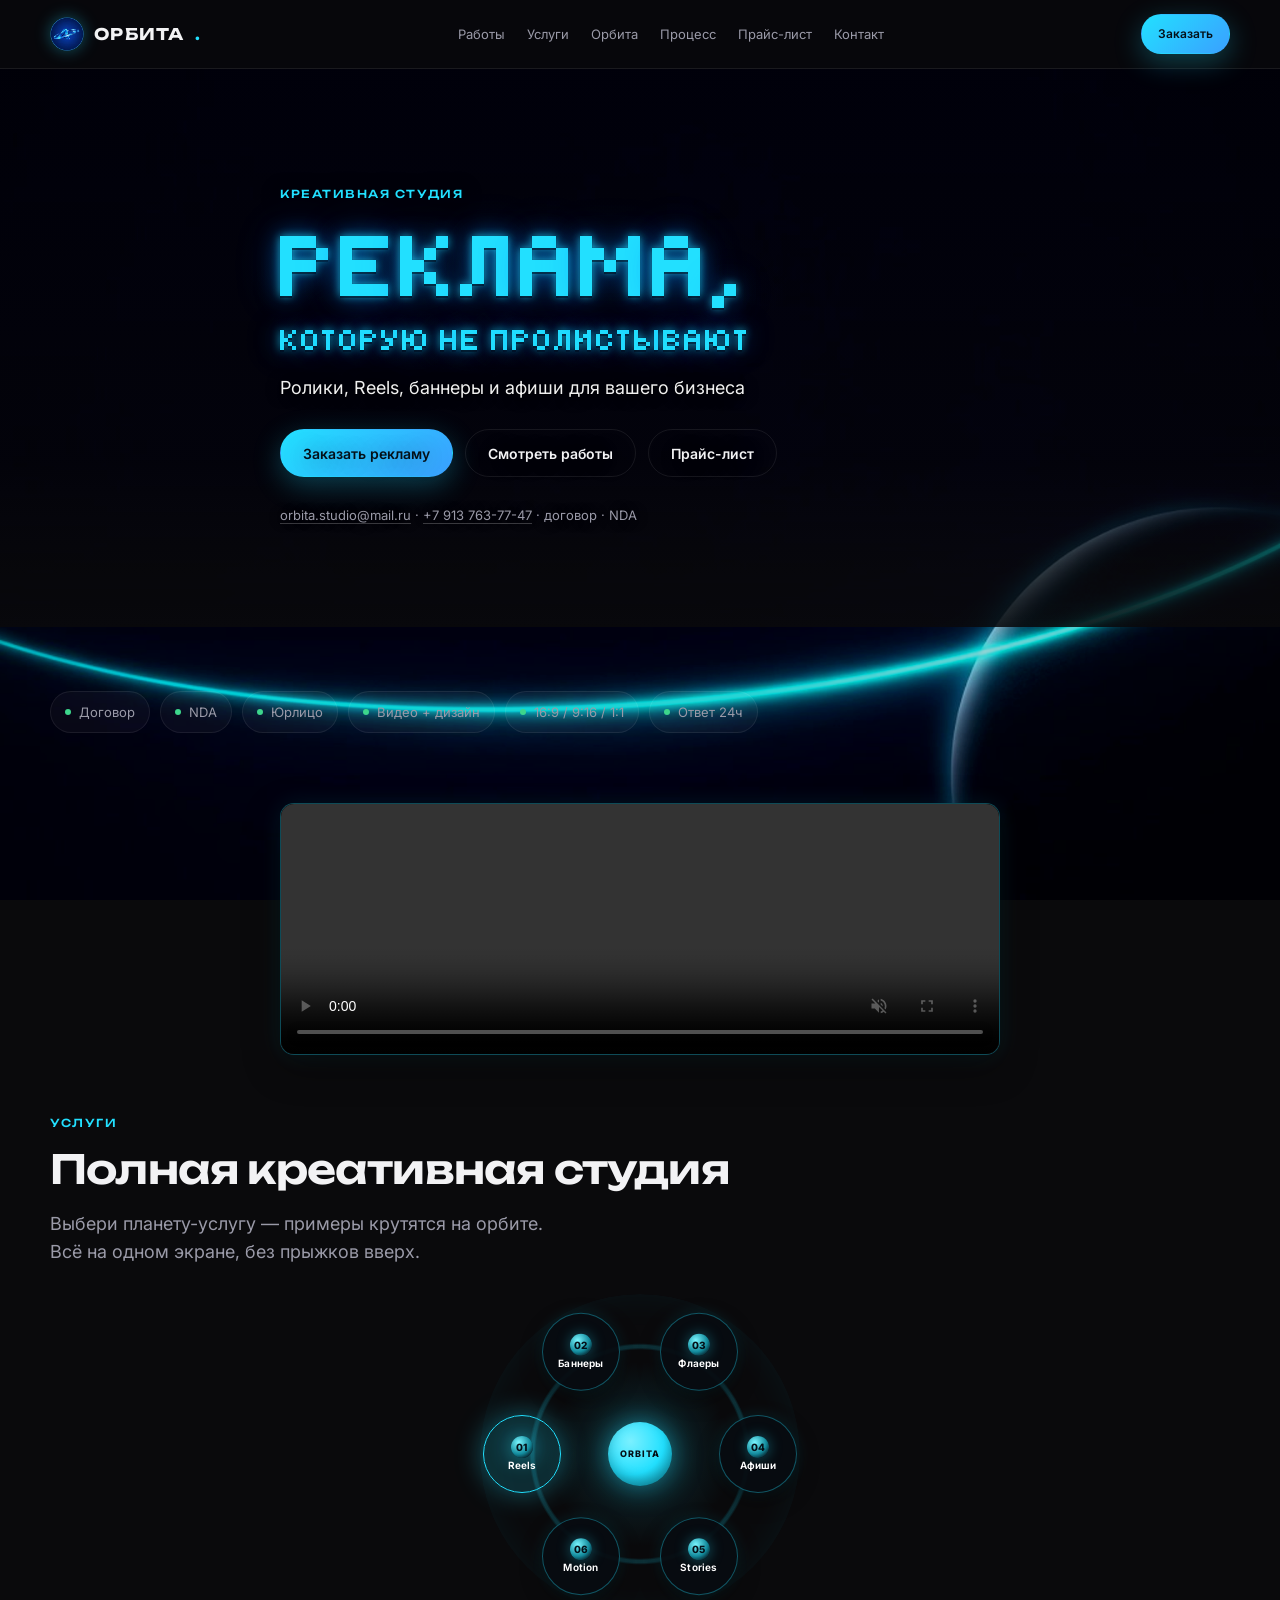
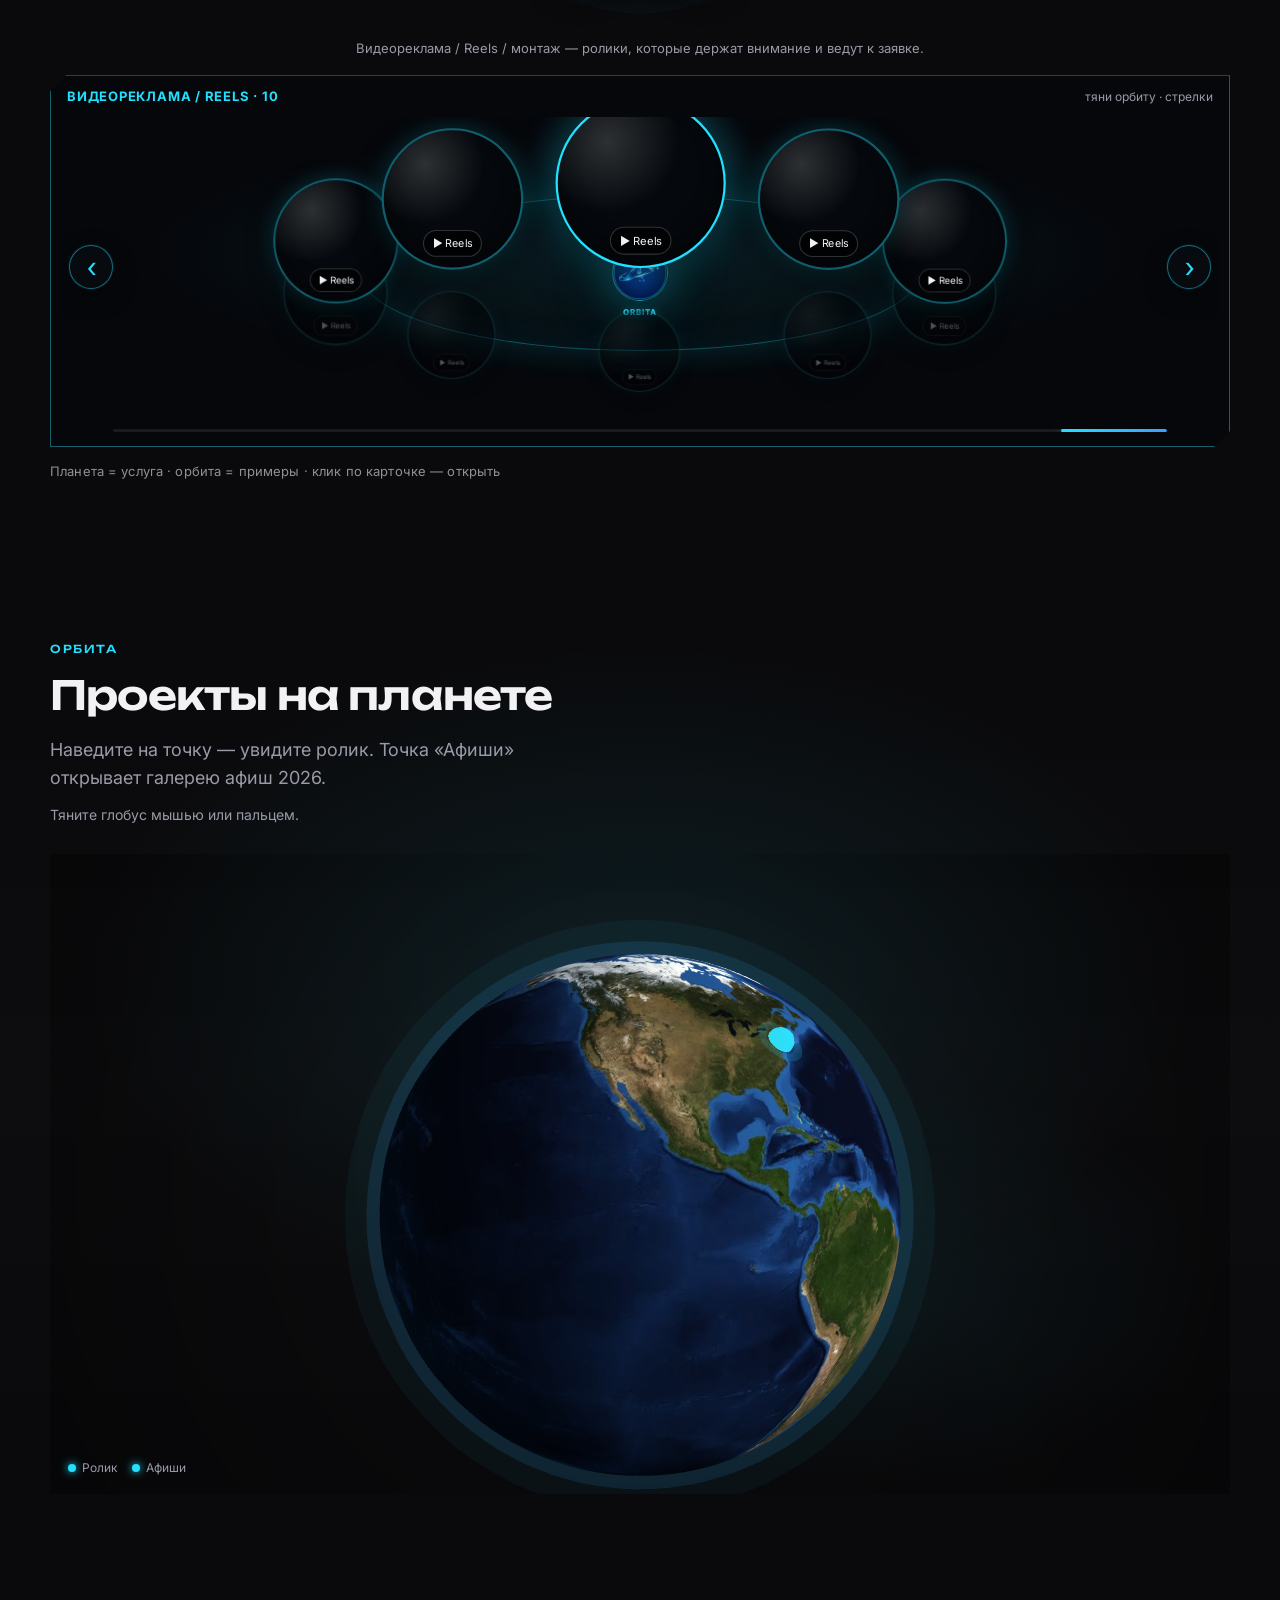
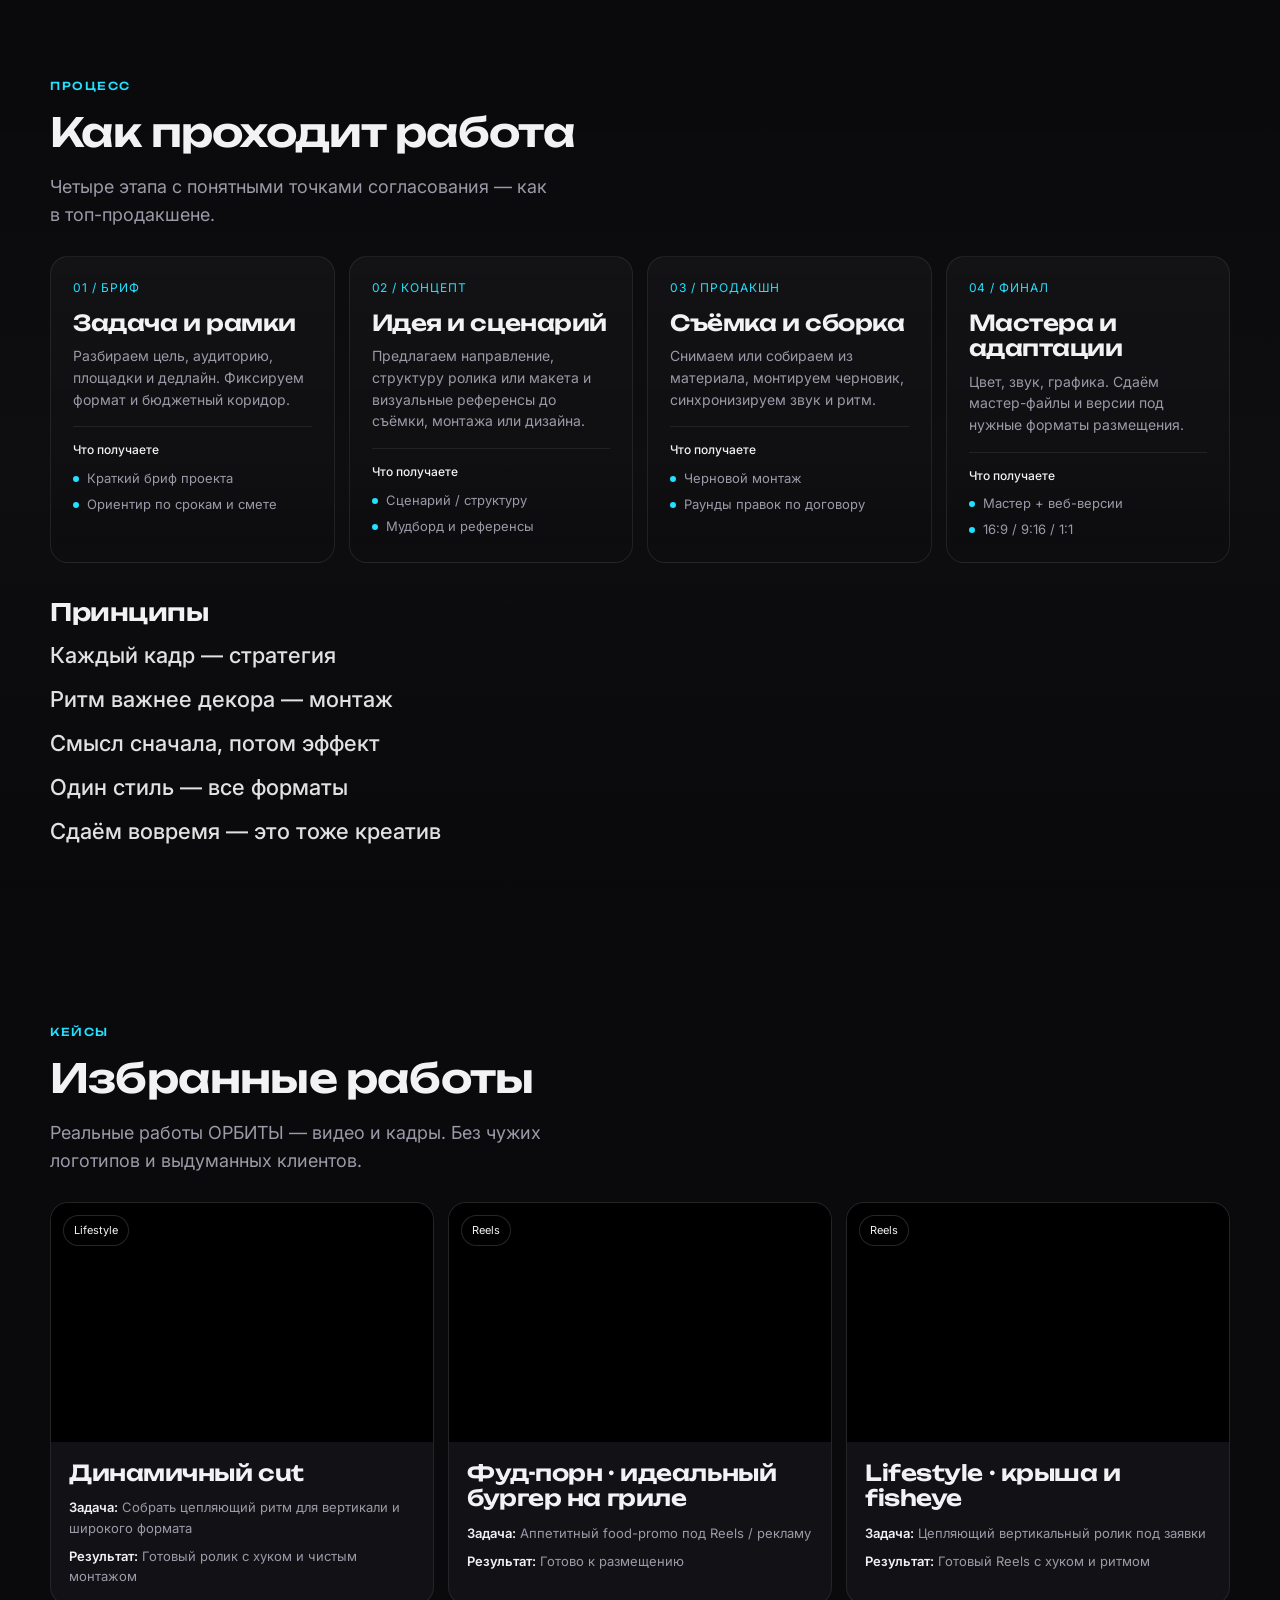
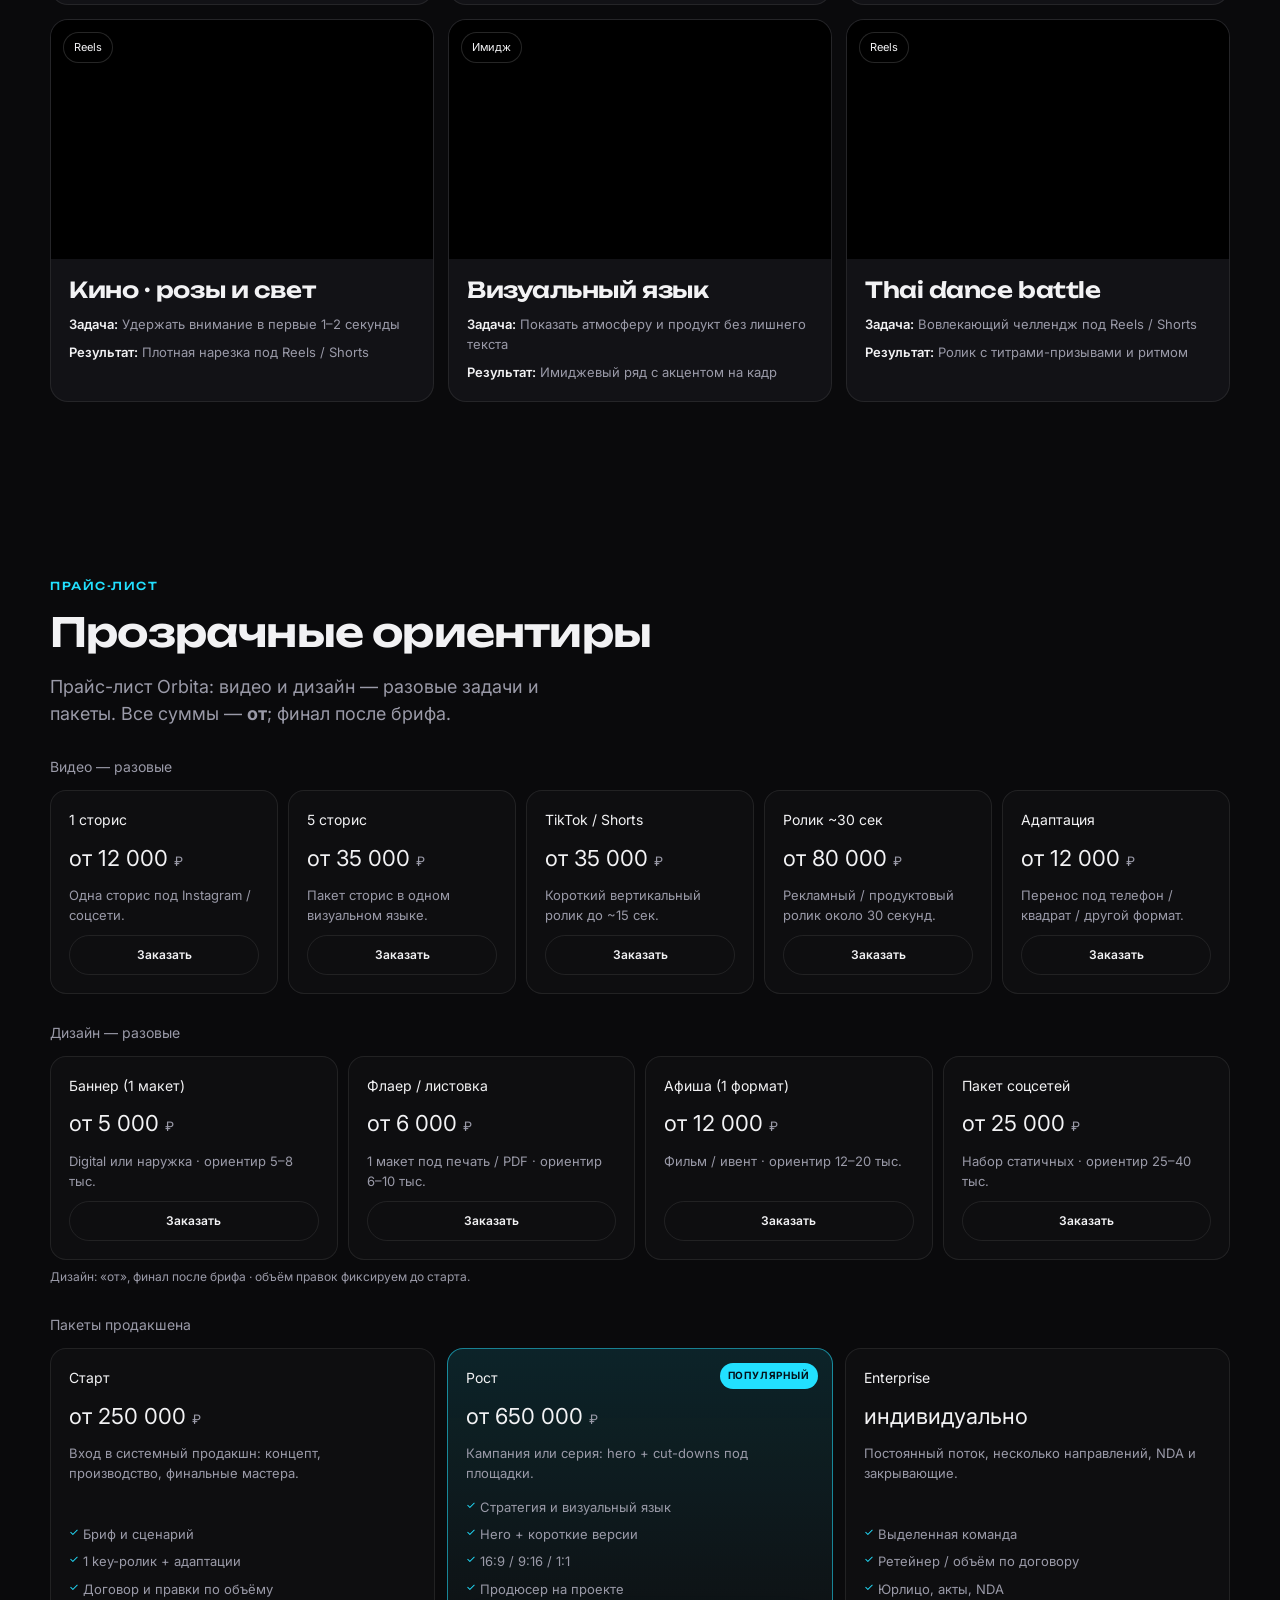
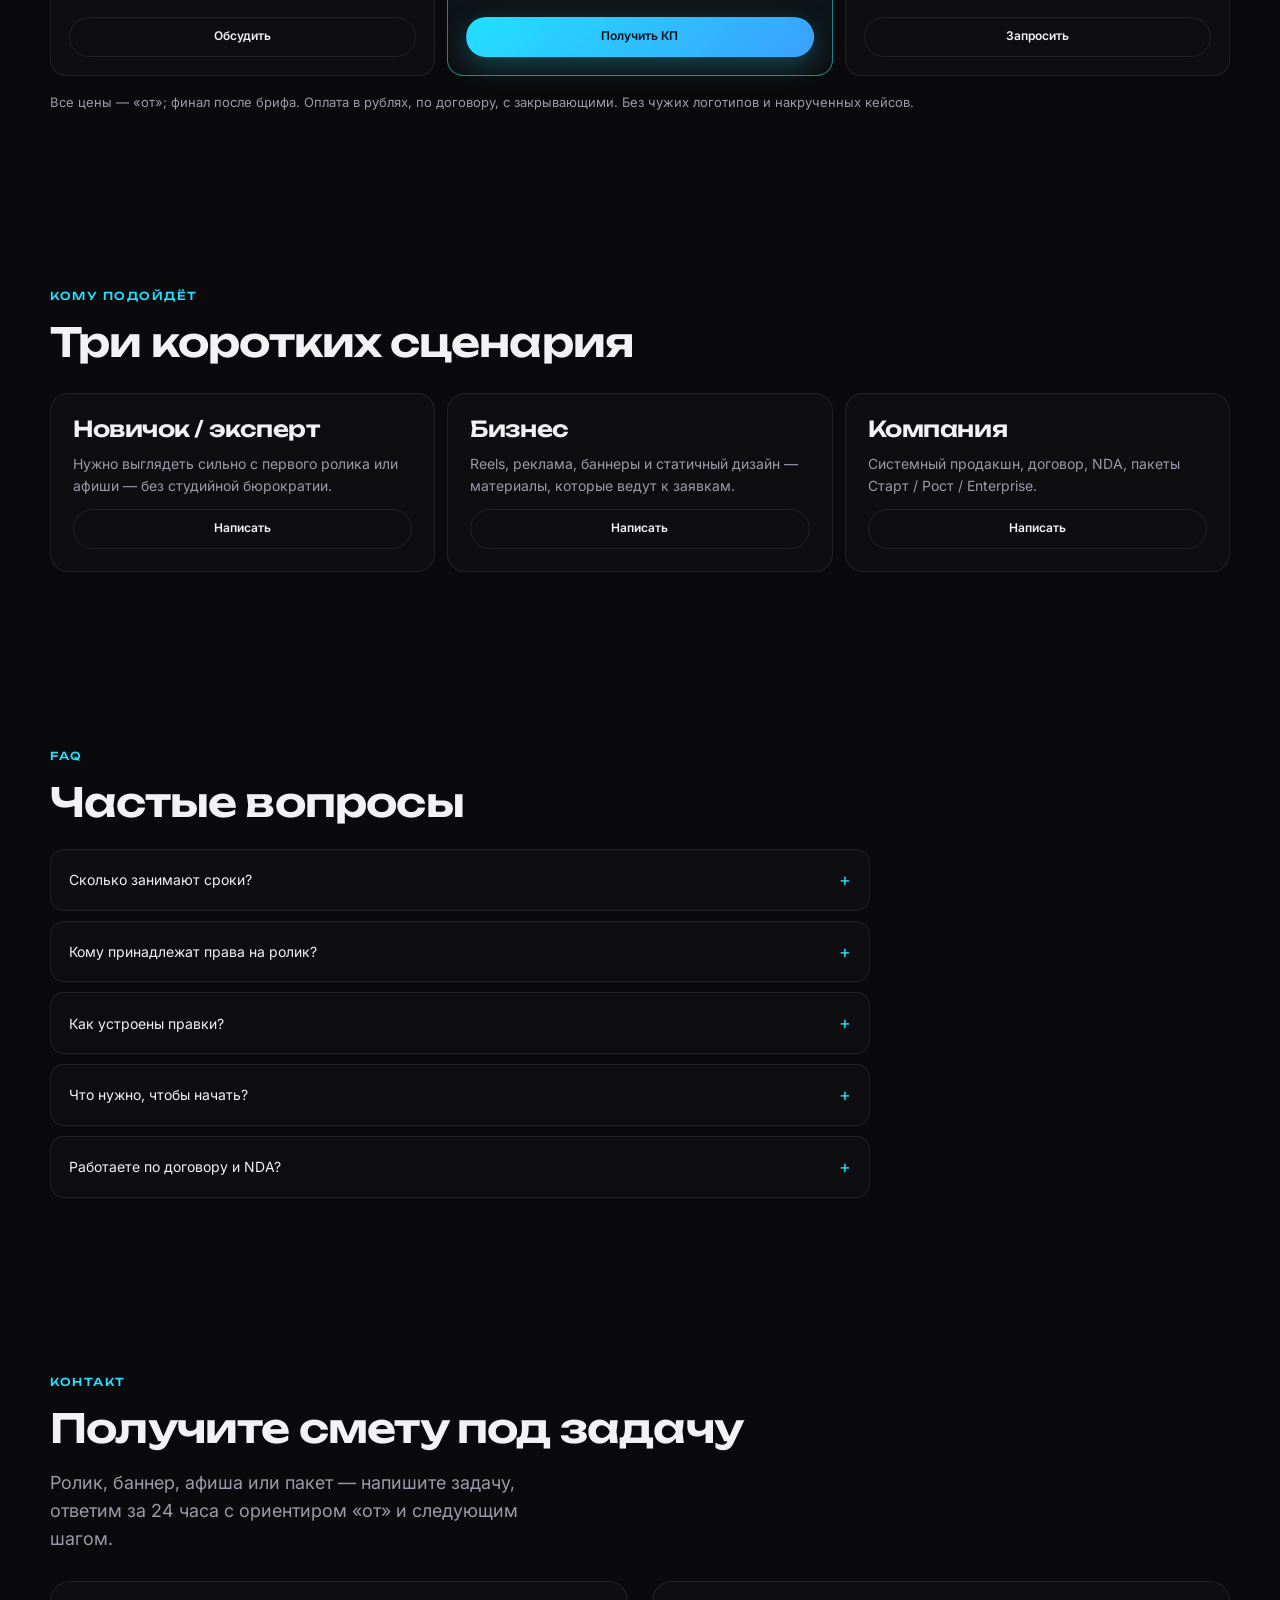
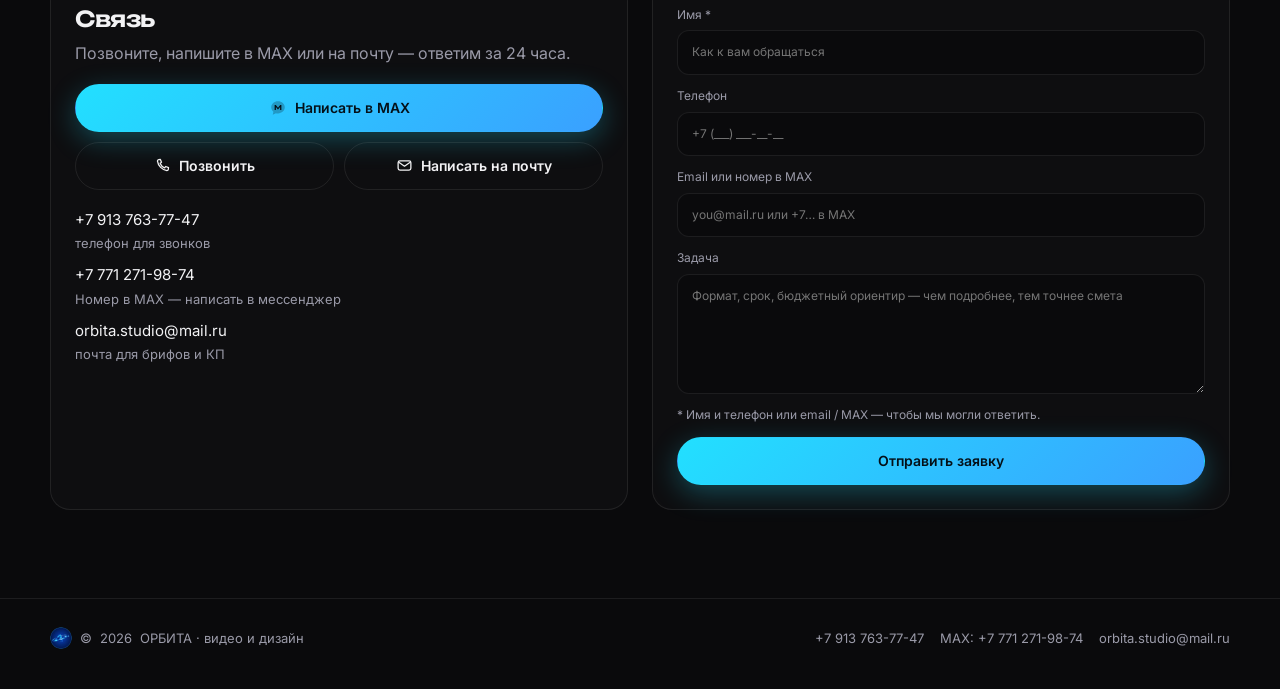
==== commit 32f53092: "Form: auto-send lead by e-mail via FormSubmit AJAX, spinner, success/error states with MAX/mailto fa" ====
--- a/orbita-agency.html
+++ b/orbita-agency.html
@@ -396,8 +396,16 @@
 .contact-links span{display:block;color:var(--muted);font-family:var(--sans);font-size:13px;margin-top:2px}
 .form{display:grid;gap:12px}
 .form label{display:grid;gap:6px;font-size:12px;color:var(--muted)}
-.form-send{display:grid;grid-template-columns:repeat(auto-fit,minmax(200px,1fr));gap:10px}
-.form-send .btn{width:100%;white-space:nowrap;padding:0 16px}
+.form-submit{width:100%;position:relative}
+.form-submit[disabled]{opacity:.75;cursor:progress;transform:none!important}
+.fs-spin{display:none;width:16px;height:16px;border-radius:50%;border:2px solid rgba(4,16,24,.25);border-top-color:#041018;animation:fsSpin .7s linear infinite}
+.form-submit.is-busy .fs-spin{display:inline-block}
+@keyframes fsSpin{to{transform:rotate(360deg)}}
+.hp-field{position:absolute!important;left:-10000px!important;width:1px;height:1px;overflow:hidden}
+.form-fail{padding:12px 14px;border-radius:12px;background:rgba(255,107,122,.10);border:1px solid rgba(255,107,122,.35);color:#ffd6db;font-size:14px;line-height:1.45}
+.form-fail-actions{display:flex;flex-wrap:wrap;gap:8px;margin-top:10px}
+.form-fail-actions .btn{flex:1 1 200px}
+.form{position:relative}
 .form-hint{margin:0;font-size:12px;color:var(--muted)}
 .form .is-bad{border-color:#ff6b7a!important;box-shadow:0 0 0 3px rgba(255,107,122,.18)}
 .form-err{display:none;font-size:13px;color:#ffb3bc}
@@ -2840,25 +2848,30 @@
         </div>
         <div class="form-card">
           <form class="form" id="contactForm" novalidate>
-            <label>Имя
+            <label>Имя *
               <input name="name" required placeholder="Как к вам обращаться" autocomplete="name">
             </label>
             <label>Телефон
-              <input name="phone" type="tel" required placeholder="+7 (___) ___-__-__" autocomplete="tel" inputmode="tel">
+              <input name="phone" type="tel" placeholder="+7 (___) ___-__-__" autocomplete="tel" inputmode="tel">
             </label>
-            <label>Email или MAX
-              <input name="contact" placeholder="you@mail.ru или номер в MAX" autocomplete="email">
+            <label>Email или номер в MAX
+              <input name="contact" placeholder="you@mail.ru или +7… в MAX" autocomplete="email">
             </label>
             <label>Задача
-              <textarea name="message" id="message" required placeholder="Формат, срок, бюджетный ориентир"></textarea>
+              <textarea name="message" id="message" placeholder="Формат, срок, бюджетный ориентир — чем подробнее, тем точнее смета"></textarea>
             </label>
+            <div class="hp-field" aria-hidden="true"><label>Не заполняйте это поле<input type="text" name="_honey" tabindex="-1" autocomplete="off"></label></div>
+            <p class="form-hint">* Имя и телефон или email / MAX — чтобы мы могли ответить.</p>
             <div class="form-err" id="formErr" role="alert"></div>
-            <div class="form-send">
-              <button class="btn btn-primary" type="submit" data-send="max"><svg class="max-ico" viewBox="0 0 24 24" width="18" height="18" aria-hidden="true" focusable="false"><path fill="currentColor" d="M12 3C6.9 3 3 6.6 3 11.1c0 2.4 1.1 4.5 2.9 6L5 21l4.2-2.1c.9.2 1.8.3 2.8.3 5.1 0 9-3.6 9-8.1S17.1 3 12 3Z" opacity=".25"/><path fill="currentColor" d="M7.5 14.5V8h1.6l2.9 3.6L14.9 8h1.6v6.5h-1.7v-3.9L12 14h-.1l-2.7-3.4v3.9Z"/></svg>Отправить в MAX</button>
-              <button class="btn btn-ghost" type="button" data-send="mail"><svg class="c-ico" viewBox="0 0 24 24" width="17" height="17" aria-hidden="true" focusable="false"><rect x="3" y="5.5" width="18" height="13" rx="2.5" fill="none" stroke="currentColor" stroke-width="1.8"/><path d="m4 7.5 8 5.5 8-5.5" fill="none" stroke="currentColor" stroke-width="1.8" stroke-linecap="round" stroke-linejoin="round"/></svg>Отправить на почту</button>
+            <button class="btn btn-primary form-submit" type="submit"><span class="fs-spin" aria-hidden="true"></span><span class="fs-label">Отправить заявку</span></button>
+            <div class="form-ok" id="formOk" role="status" aria-live="polite"></div>
+            <div class="form-fail" id="formFail" role="alert" hidden>
+              <b>Не удалось отправить заявку.</b> Проверьте интернет и попробуйте ещё раз — или отправьте её другим способом:
+              <div class="form-fail-actions">
+                <button class="btn btn-ghost btn-sm" type="button" data-send="max"><svg class="max-ico" viewBox="0 0 24 24" width="18" height="18" aria-hidden="true" focusable="false"><path fill="currentColor" d="M12 3C6.9 3 3 6.6 3 11.1c0 2.4 1.1 4.5 2.9 6L5 21l4.2-2.1c.9.2 1.8.3 2.8.3 5.1 0 9-3.6 9-8.1S17.1 3 12 3Z" opacity=".25"/><path fill="currentColor" d="M7.5 14.5V8h1.6l2.9 3.6L14.9 8h1.6v6.5h-1.7v-3.9L12 14h-.1l-2.7-3.4v3.9Z"/></svg>Скопировать и открыть MAX</button>
+                <a class="btn btn-ghost btn-sm" id="formMailto" href="mailto:orbita.studio@mail.ru">Написать на почту</a>
+              </div>
             </div>
-            <p class="form-hint">«Отправить в MAX» скопирует текст заявки и откроет наш чат в MAX — останется вставить и отправить.</p>
-            <div class="form-ok" id="formOk" role="status" aria-live="polite"></div>
           </form>
         </div>
       </div>
@@ -3463,104 +3476,136 @@
     });
   });
 
-  /* Form -> MAX (copy + open chat) or e-mail. No backend and no bot: MAX's :share deeplink can't address a
-     specific person, so the request text goes to the clipboard and the studio's MAX chat is opened. */
+  /* Form -> e-mail via FormSubmit (AJAX, no mail client). Fallbacks on failure: copy the request and open the
+     studio's MAX chat (MAX has no way to address a person without a bot), or a prefilled mailto. */
   (function(){
+    var ENDPOINT = 'https://formsubmit.co/ajax/orbita.studio@mail.ru';
     var MAX_URL = 'https://max.ru/u/f9LHodD0cOKOGtry51uP0L-uOzCLjxdy84Tpn5nDyMO8GCaTdwUK2ayz6XM';
     var MAIL = 'orbita.studio@mail.ru';
     var form = document.getElementById('contactForm');
-    var ok = document.getElementById('formOk');
-    var err = document.getElementById('formErr');
     if (!form) return;
+    var ok = document.getElementById('formOk'), err = document.getElementById('formErr'), fail = document.getElementById('formFail');
+    var btn = form.querySelector('.form-submit'), btnLabel = btn && btn.querySelector('.fs-label');
     function val(n){ var el = form.elements[n]; return el ? String(el.value || '').trim() : ''; }
+    function mark(n, bad){ var el = form.elements[n]; if (el) el.classList.toggle('is-bad', !!bad); }
     function isPhoneLayout(){
       return document.documentElement.classList.contains('is-app-mobile') ||
         !!(window.matchMedia && window.matchMedia('(max-width:760px), (hover:none) and (pointer:coarse)').matches);
     }
-    function mark(n, bad){ var el = form.elements[n]; if (el) el.classList.toggle('is-bad', !!bad); }
     function check(){
-      var name = val('name'), phone = val('phone'), msg = val('message');
-      var phoneOk = phone.replace(/\D/g, '').length >= 6;
-      mark('name', !name); mark('phone', !phoneOk && !msg); mark('message', !phoneOk && !msg);
-      var problem = !name ? 'Укажите, как к вам обращаться.' : (!phoneOk && !msg ? 'Добавьте телефон или опишите задачу.' : '');
+      var name = val('name'), phoneOk = val('phone').replace(/\D/g, '').length >= 6, contactOk = val('contact').length >= 3;
+      mark('name', !name); mark('phone', !phoneOk && !contactOk); mark('contact', !phoneOk && !contactOk);
+      var problem = !name ? 'Укажите, как к вам обращаться.' : (!phoneOk && !contactOk ? 'Оставьте телефон или email / номер в MAX — иначе мы не сможем ответить.' : '');
       err.textContent = problem; err.classList.toggle('show', !!problem);
-      if (problem) { var first = form.querySelector('.is-bad'); if (first) try { first.focus({preventScroll:false}); } catch(_) {} }
+      if (problem) { var first = form.querySelector('.is-bad'); if (first) try { first.focus(); } catch(_) {} }
       return !problem;
     }
-    ['name','phone','message'].forEach(function(n){
+    ['name','phone','contact'].forEach(function(n){
       var el = form.elements[n]; if (el) el.addEventListener('input', function(){ if (err.classList.contains('show')) check(); });
     });
+    function example(){ var m = form.elements.message; return m ? (m.getAttribute('data-example') || '') : ''; }
+    function task(){ var msg = val('message'), ex = example(); if (ex) msg = msg.replace('Хочу такой же ролик: ' + ex, 'Хочу такой же ролик').trim(); return msg; }
     function requestText(){
       var lines = ['Заявка с сайта ORBITA', '', 'Имя: ' + val('name')];
       if (val('phone')) lines.push('Телефон: ' + val('phone'));
       if (val('contact')) lines.push('Контакт: ' + val('contact'));
-      var msg = val('message'), m = form.elements.message, ex = m ? (m.getAttribute('data-example') || '') : '';
-      if (ex) msg = msg.replace('Хочу такой же ролик: ' + ex, 'Хочу такой же ролик').trim();
-      if (msg) lines.push('Задача: ' + msg);
-      if (ex) lines.push('Ролик-пример: ' + ex);
+      if (task()) lines.push('Задача: ' + task());
+      if (example()) lines.push('Ролик-пример: ' + example());
       return lines.join('\n');
     }
+    function mailtoHref(){
+      return 'mailto:' + MAIL + '?subject=' + encodeURIComponent('Заявка с сайта ORBITA — ' + val('name')) + '&body=' + encodeURIComponent(requestText());
+    }
+    function busy(on){
+      if (!btn) return;
+      btn.disabled = on; btn.classList.toggle('is-busy', on); btn.setAttribute('aria-busy', on ? 'true' : 'false');
+      if (btnLabel) btnLabel.textContent = on ? 'Отправляем…' : 'Отправить заявку';
+    }
+    function reveal(el){ try { el.scrollIntoView({block:'nearest', behavior:'smooth'}); } catch(_) {} }
+    function showOk(html){ ok.innerHTML = html; ok.classList.add('show'); reveal(ok); }
+    function hideAll(){ ok.classList.remove('show'); ok.innerHTML = ''; fail.hidden = true; }
+    function showFail(){ var a = document.getElementById('formMailto'); if (a) a.href = mailtoHref(); fail.hidden = false; reveal(fail); }
+    var sending = false;
+    form.addEventListener('submit', function(e){
+      e.preventDefault();
+      if (sending || !check()) return;
+      hideAll();
+      if (val('_honey')) { showOk('Заявка отправлена! Мы свяжемся с вами в ближайшее время.'); form.reset(); return; }   /* bot */
+      var contact = val('contact');
+      var payload = {
+        'Имя': val('name'),
+        'Телефон': val('phone') || '—',
+        'Email или MAX': contact || '—',
+        'Задача': task() || '—',
+        'Ролик-пример': example() || '—',
+        'Страница': location.href.split('#')[0],
+        _subject: 'Заявка с сайта ORBITA — ' + val('name'),
+        _template: 'table',
+        _captcha: 'false',
+        _honey: ''
+      };
+      if (/^[^\s@]+@[^\s@]+\.[^\s@]+$/.test(contact)) payload.email = contact;   /* lets «Ответить» go straight to the client */
+      sending = true; busy(true);
+      var ctrl = ('AbortController' in window) ? new AbortController() : null;
+      var timer = setTimeout(function(){ if (ctrl) ctrl.abort(); }, 20000);
+      fetch(ENDPOINT, {
+        method: 'POST',
+        headers: {'Content-Type': 'application/json', 'Accept': 'application/json'},
+        body: JSON.stringify(payload),
+        signal: ctrl ? ctrl.signal : undefined
+      }).then(function(r){
+        return r.json().catch(function(){ return {}; }).then(function(d){ return {ok: r.ok, d: d || {}}; });
+      }).then(function(res){
+        window.__orbitaFormResult = res.d;
+        var good = res.ok && (res.d.success === true || res.d.success === 'true');
+        if (good) {
+          showOk('<b>Заявка отправлена!</b> Мы свяжемся с вами в ближайшее время.');
+          form.reset(); var m = form.elements.message; if (m) m.removeAttribute('data-example');
+        } else {
+          if (window.console && console.warn) console.warn('Форма: сервис не принял заявку', res.d && res.d.message);
+          showFail();
+        }
+      }).catch(function(){
+        window.__orbitaFormResult = {error: 'network'};
+        showFail();
+      }).then(function(){ clearTimeout(timer); sending = false; busy(false); });
+    });
+
+    /* fallback: copy the request and open the MAX chat */
     function legacyCopy(text){
       var ta = document.createElement('textarea');
       ta.value = text; ta.setAttribute('readonly', ''); ta.style.cssText = 'position:fixed;top:0;left:0;width:1px;height:1px;opacity:0;';
-      document.body.appendChild(ta);
-      var sel = document.getSelection(), prev = sel && sel.rangeCount ? sel.getRangeAt(0) : null;
-      ta.select(); try { ta.setSelectionRange(0, text.length); } catch(_) {}
+      document.body.appendChild(ta); ta.select(); try { ta.setSelectionRange(0, text.length); } catch(_) {}
       var done = false; try { done = document.execCommand('copy'); } catch(_) {}
-      document.body.removeChild(ta);
-      if (prev && sel) { sel.removeAllRanges(); sel.addRange(prev); }
-      return done;
+      document.body.removeChild(ta); return done;
     }
     function copy(text){
-      if (navigator.clipboard && window.isSecureContext) {
-        return navigator.clipboard.writeText(text).then(function(){ return true; }, function(){ return legacyCopy(text); });
-      }
+      if (navigator.clipboard && window.isSecureContext) return navigator.clipboard.writeText(text).then(function(){ return true; }, function(){ return legacyCopy(text); });
       return Promise.resolve(legacyCopy(text));
     }
     var toastEl = null, toastT = 0;
     function toast(html, ms){
-      if (!toastEl) { toastEl = document.createElement('div'); toastEl.className = 'orb-toast'; toastEl.setAttribute('role', 'status'); toastEl.setAttribute('aria-live', 'polite'); document.body.appendChild(toastEl); }
+      if (!toastEl) { toastEl = document.createElement('div'); toastEl.className = 'orb-toast'; toastEl.setAttribute('role', 'status'); document.body.appendChild(toastEl); }
       toastEl.innerHTML = html; void toastEl.offsetWidth; toastEl.classList.add('show');
       clearTimeout(toastT); toastT = setTimeout(function(){ toastEl.classList.remove('show'); }, ms || 5000);
     }
     function esc(t){ return t.replace(/&/g,'&amp;').replace(/</g,'&lt;'); }
-    function showOk(html){ ok.innerHTML = html; ok.classList.add('show'); }
-    var busy = false;
-    function sendMax(){
-      if (busy || !check()) return;
-      busy = true;
-      var text = requestText(), phoneLayout = isPhoneLayout();
+    var maxBtn = form.querySelector('[data-send="max"]');
+    if (maxBtn) maxBtn.addEventListener('click', function(e){
+      e.preventDefault();
+      if (!check()) return;
+      var text = requestText(), phone = isPhoneLayout();
       window.__orbitaLastRequest = text;
       copy(text).then(function(copied){
-        if (copied) {
-          toast('Текст заявки скопирован — вставьте его в чат MAX и отправьте<small>Открываем чат ORBITA в MAX…</small>', phoneLayout ? 4000 : 6000);
-          showOk('Готово: текст заявки скопирован, чат ORBITA в MAX открыт' + (phoneLayout ? '' : ' в новой вкладке') +
-            '. Вставьте текст в сообщение (долгое нажатие → «Вставить» или Ctrl+V) и отправьте. Чат не открылся? <a href="' + MAX_URL + '" target="_blank" rel="noopener">Открыть MAX</a>');
-        } else {
-          toast('Не удалось скопировать автоматически — скопируйте текст ниже и отправьте его в MAX', 6000);
+        if (!copied) {
           showOk('Скопируйте текст заявки и отправьте его нам в <a href="' + MAX_URL + '" target="_blank" rel="noopener">MAX</a>:<textarea readonly>' + esc(text) + '</textarea>');
-          busy = false;
           return;
         }
-        if (phoneLayout) {
-          /* same tab: the MAX app picks up the universal link; give the visitor a moment to read the hint */
-          setTimeout(function(){ busy = false; window.location.href = MAX_URL; }, 1200);
-        } else {
-          window.open(MAX_URL, '_blank', 'noopener');
-          busy = false;
-        }
+        toast('Текст заявки скопирован — вставьте его в чат MAX и отправьте<small>Открываем чат ORBITA в MAX…</small>', phone ? 4000 : 6000);
+        if (phone) setTimeout(function(){ window.location.href = MAX_URL; }, 1200);
+        else window.open(MAX_URL, '_blank', 'noopener');
       });
-    }
-    function sendMail(){
-      if (!check()) return;
-      var text = requestText();
-      var subject = encodeURIComponent('Заказ с сайта ORBITA' + (val('name') ? ' — ' + val('name') : ''));
-      window.location.href = 'mailto:' + MAIL + '?subject=' + subject + '&body=' + encodeURIComponent(text);
-      showOk('Открываем почту с готовым письмом на ' + MAIL + ' — проверьте и нажмите «Отправить». Почта не открылась? Напишите нам в <a href="' + MAX_URL + '" target="_blank" rel="noopener">MAX</a> или позвоните: <a href="tel:+79137637747">+7 913 763-77-47</a>.');
-    }
-    form.addEventListener('submit', function(e){ e.preventDefault(); sendMax(); });
-    var mailBtn = form.querySelector('[data-send="mail"]');
-    if (mailBtn) mailBtn.addEventListener('click', function(e){ e.preventDefault(); sendMail(); });
+    });
   })();
 
   /* Mobile nav */
@@ -5030,7 +5075,7 @@
   } catch(_){}
   if ('serviceWorker' in navigator) {
     window.addEventListener('load', function(){
-      navigator.serviceWorker.register('./sw.js?v=20260925perf2').catch(function(){});
+      navigator.serviceWorker.register('./sw.js?v=20260925form').catch(function(){});
     });
   }
 })();
@@ -5555,8 +5600,8 @@
 </script>
 
 <script>/* forced desktop on a phone: back-to-feed pill */(function(){if(!window.__orbitaForcedDesktop)return;var b=document.createElement('button');b.type='button';b.className='od-back';b.textContent='← Вернуться в мобильную ленту';b.addEventListener('click',function(){try{localStorage.removeItem('orbitaDesktop')}catch(e){}var q=location.search.replace(/[?&]desktop=[01]/g,'').replace(/^&/,'?');location.href=location.pathname+(q?q+'&':'?')+'desktop=0';});document.body.appendChild(b);})();</script>
-<link rel="stylesheet" href="mobile-tiktok-enhance.css?v=202609251900">
-<script src="mobile-tiktok-enhance.js?v=202609251900" defer></script>
+<link rel="stylesheet" href="mobile-tiktok-enhance.css?v=202609251915">
+<script src="mobile-tiktok-enhance.js?v=202609251915" defer></script>
 <script>/* perf: card videos show their first frame, but only fetch it when they get near the screen */
 (function(){
   function wake(v){
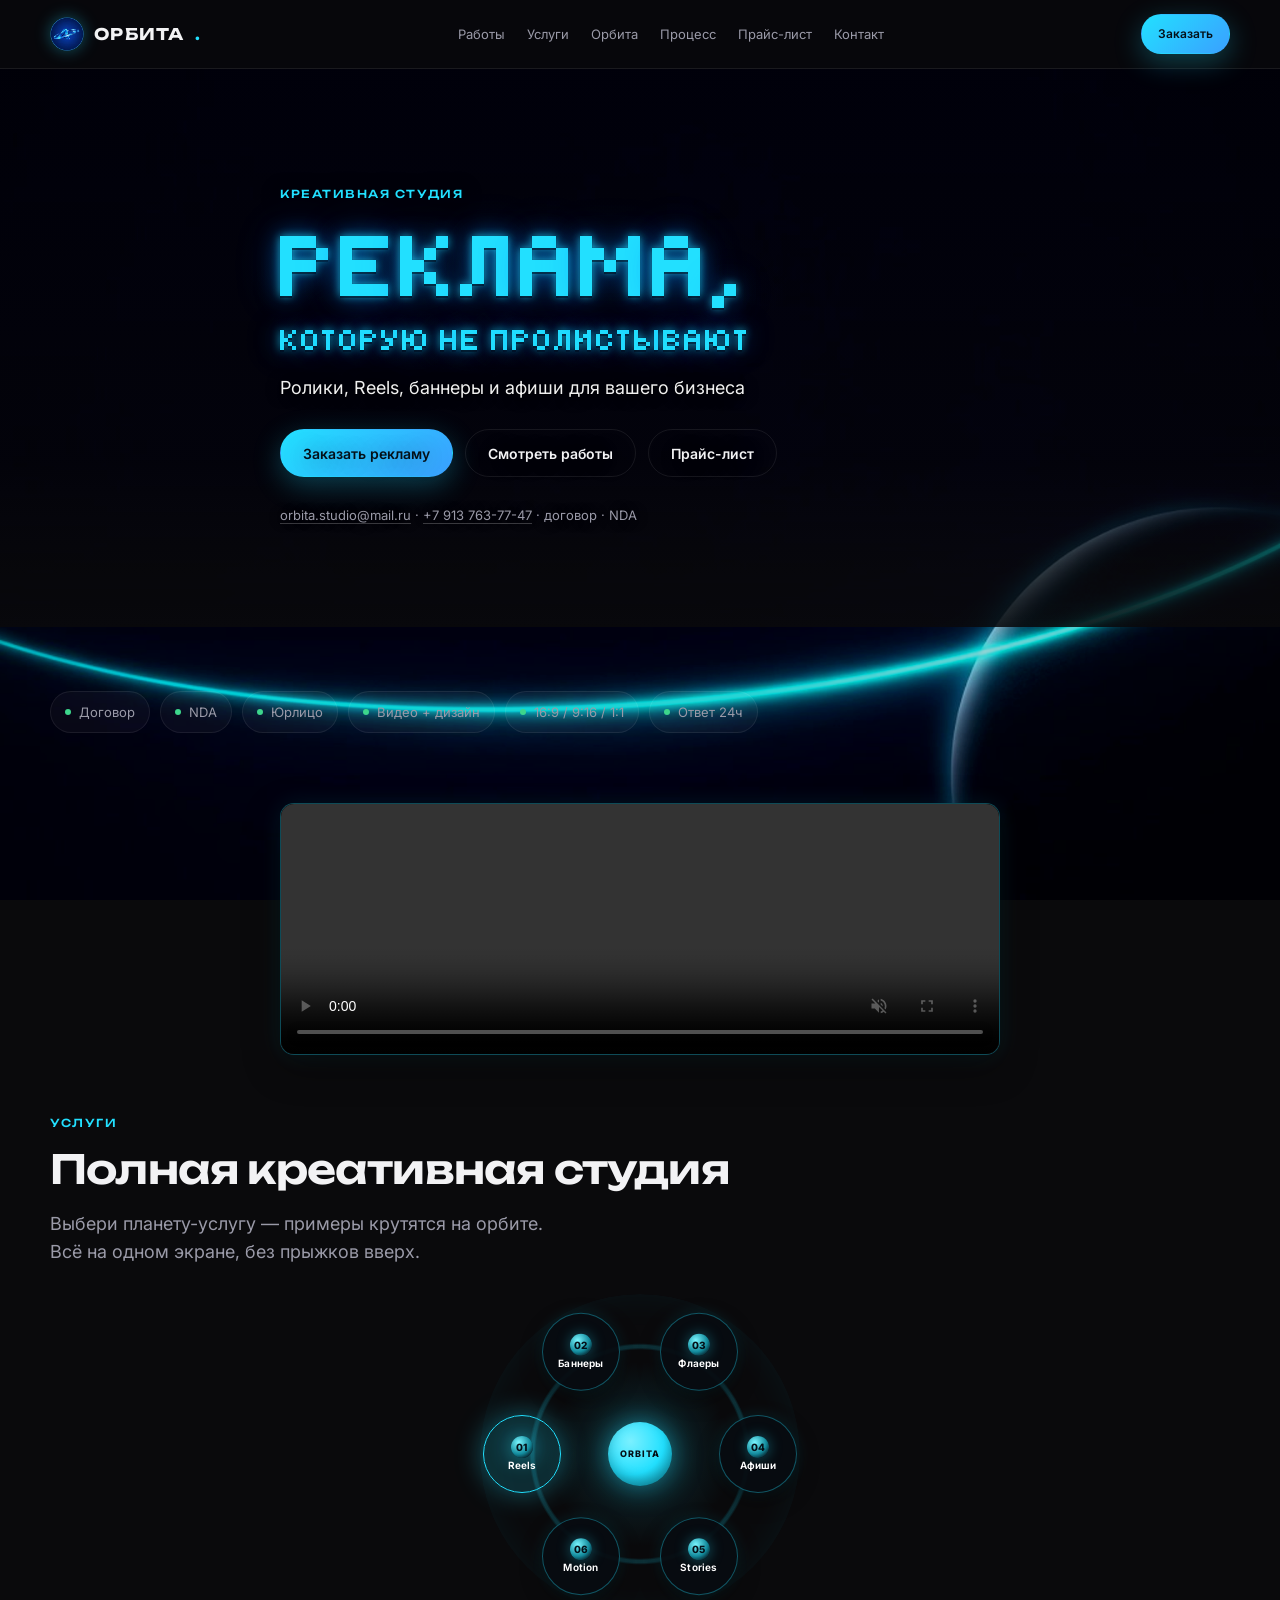
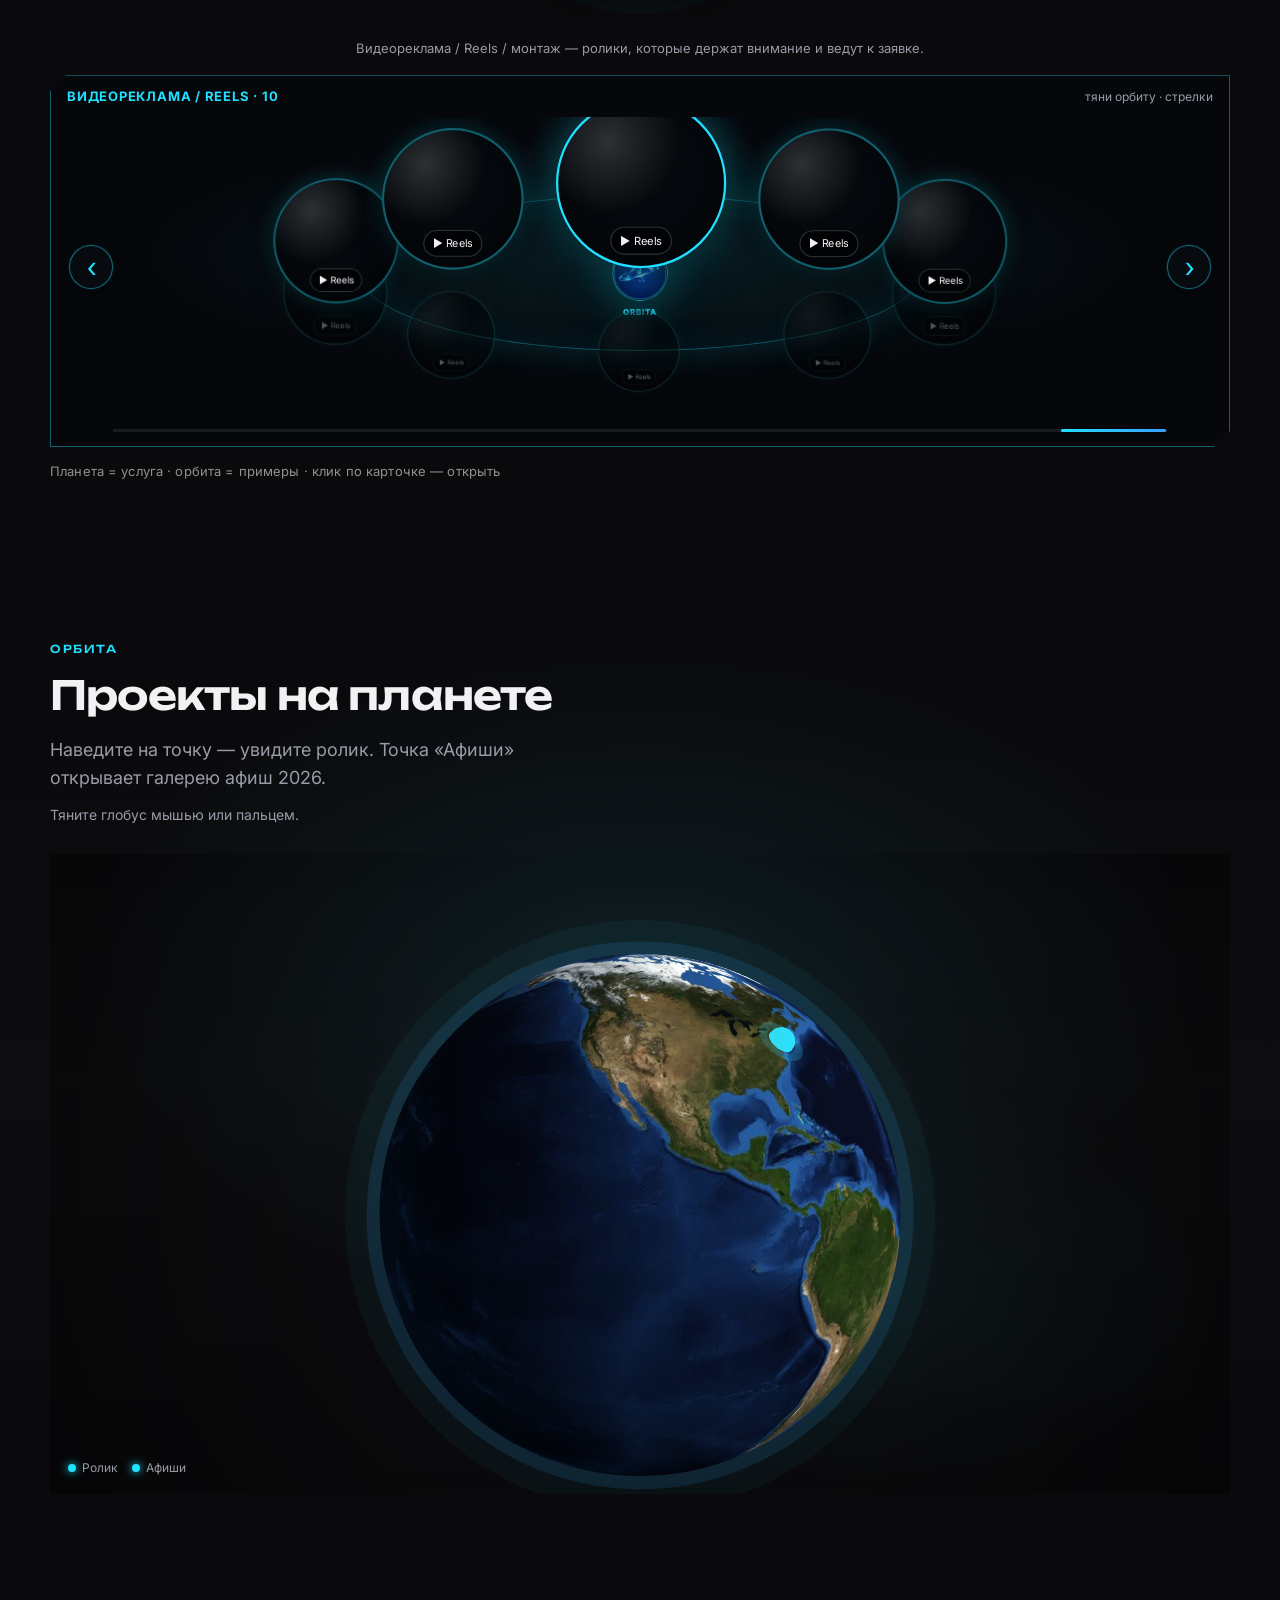
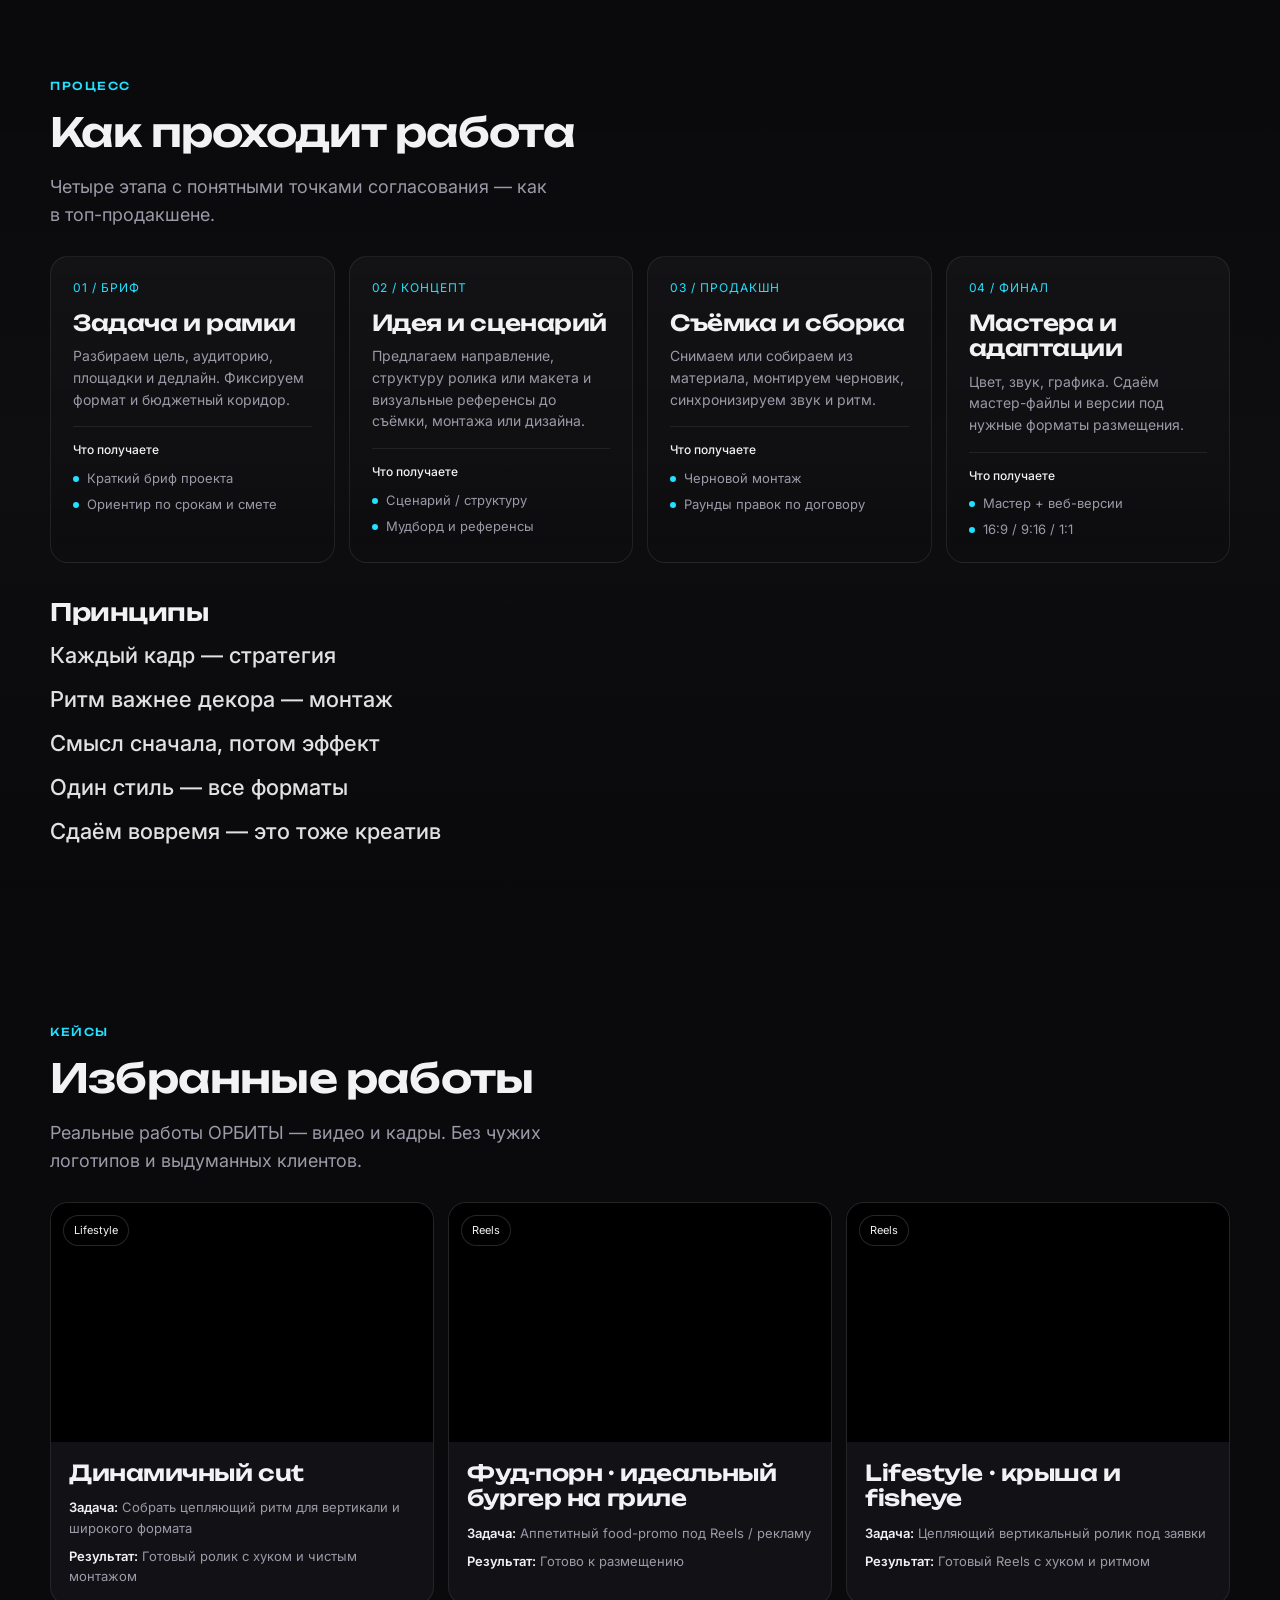
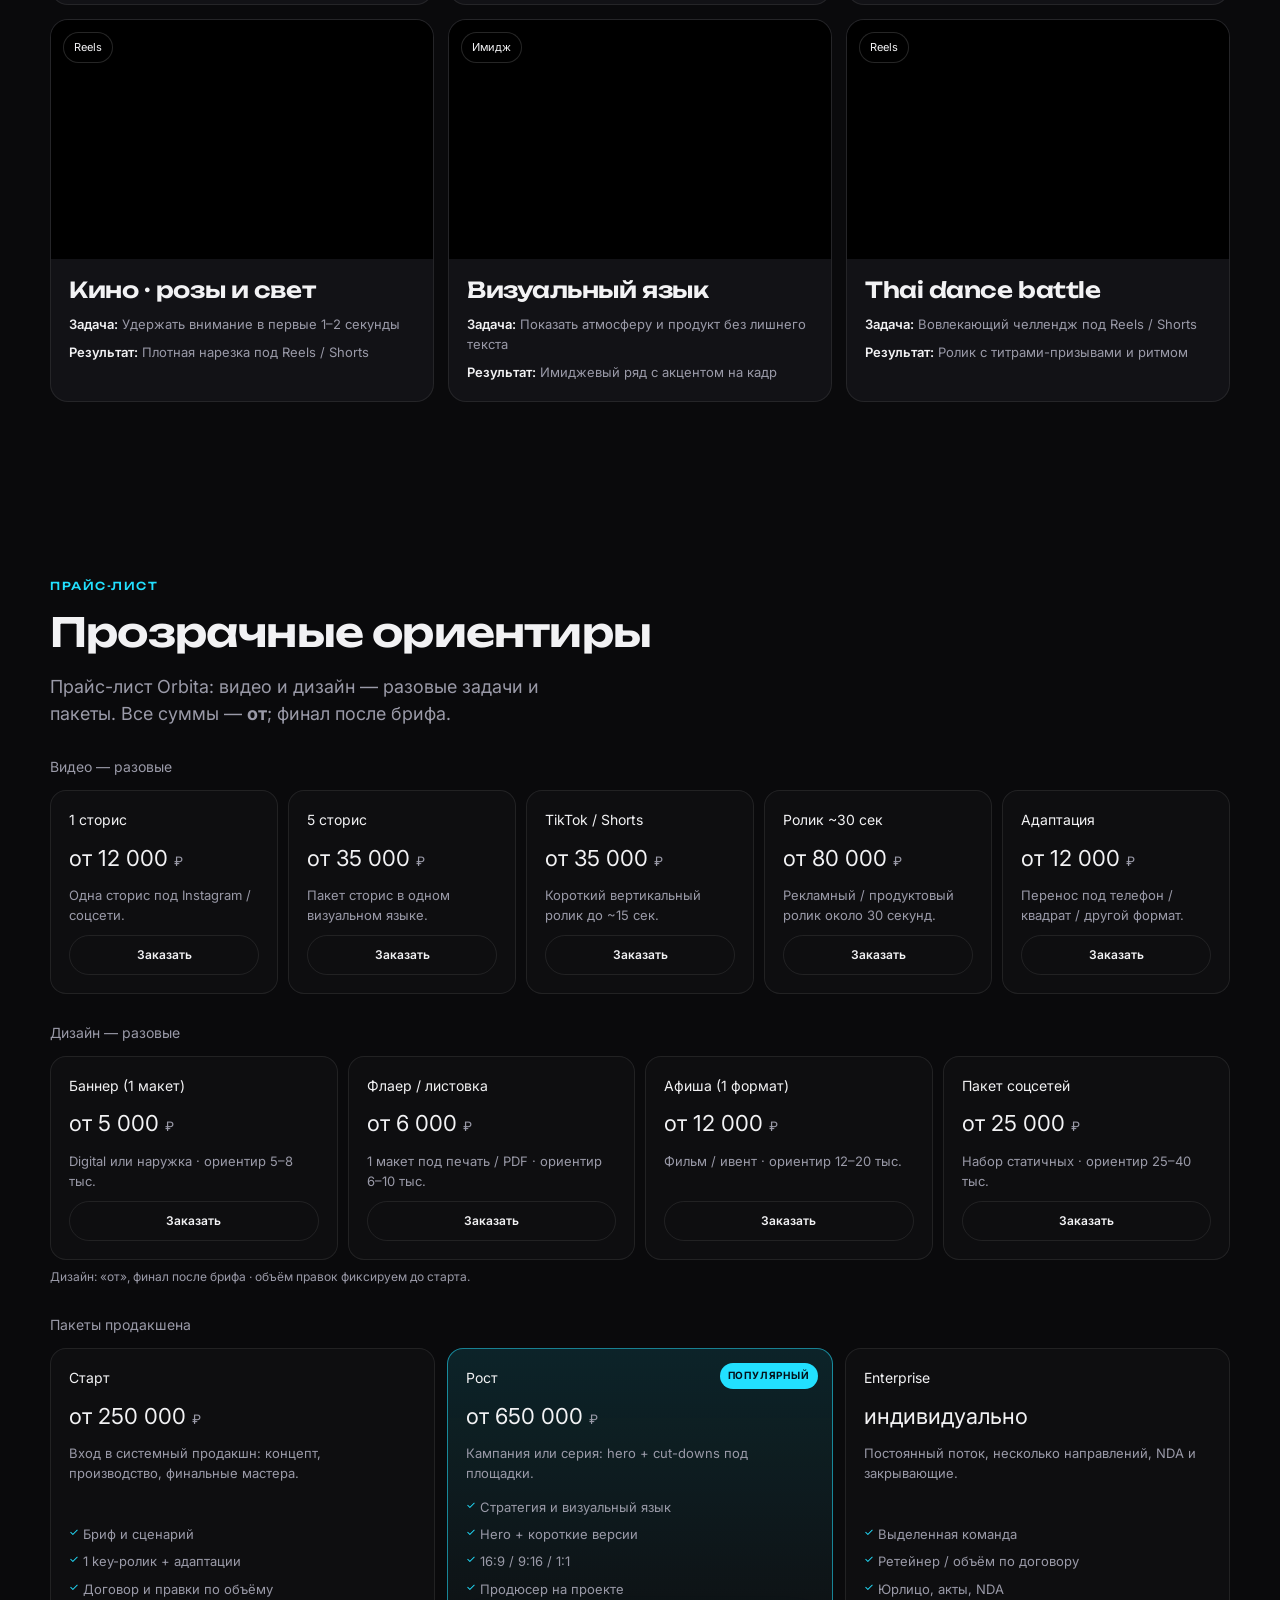
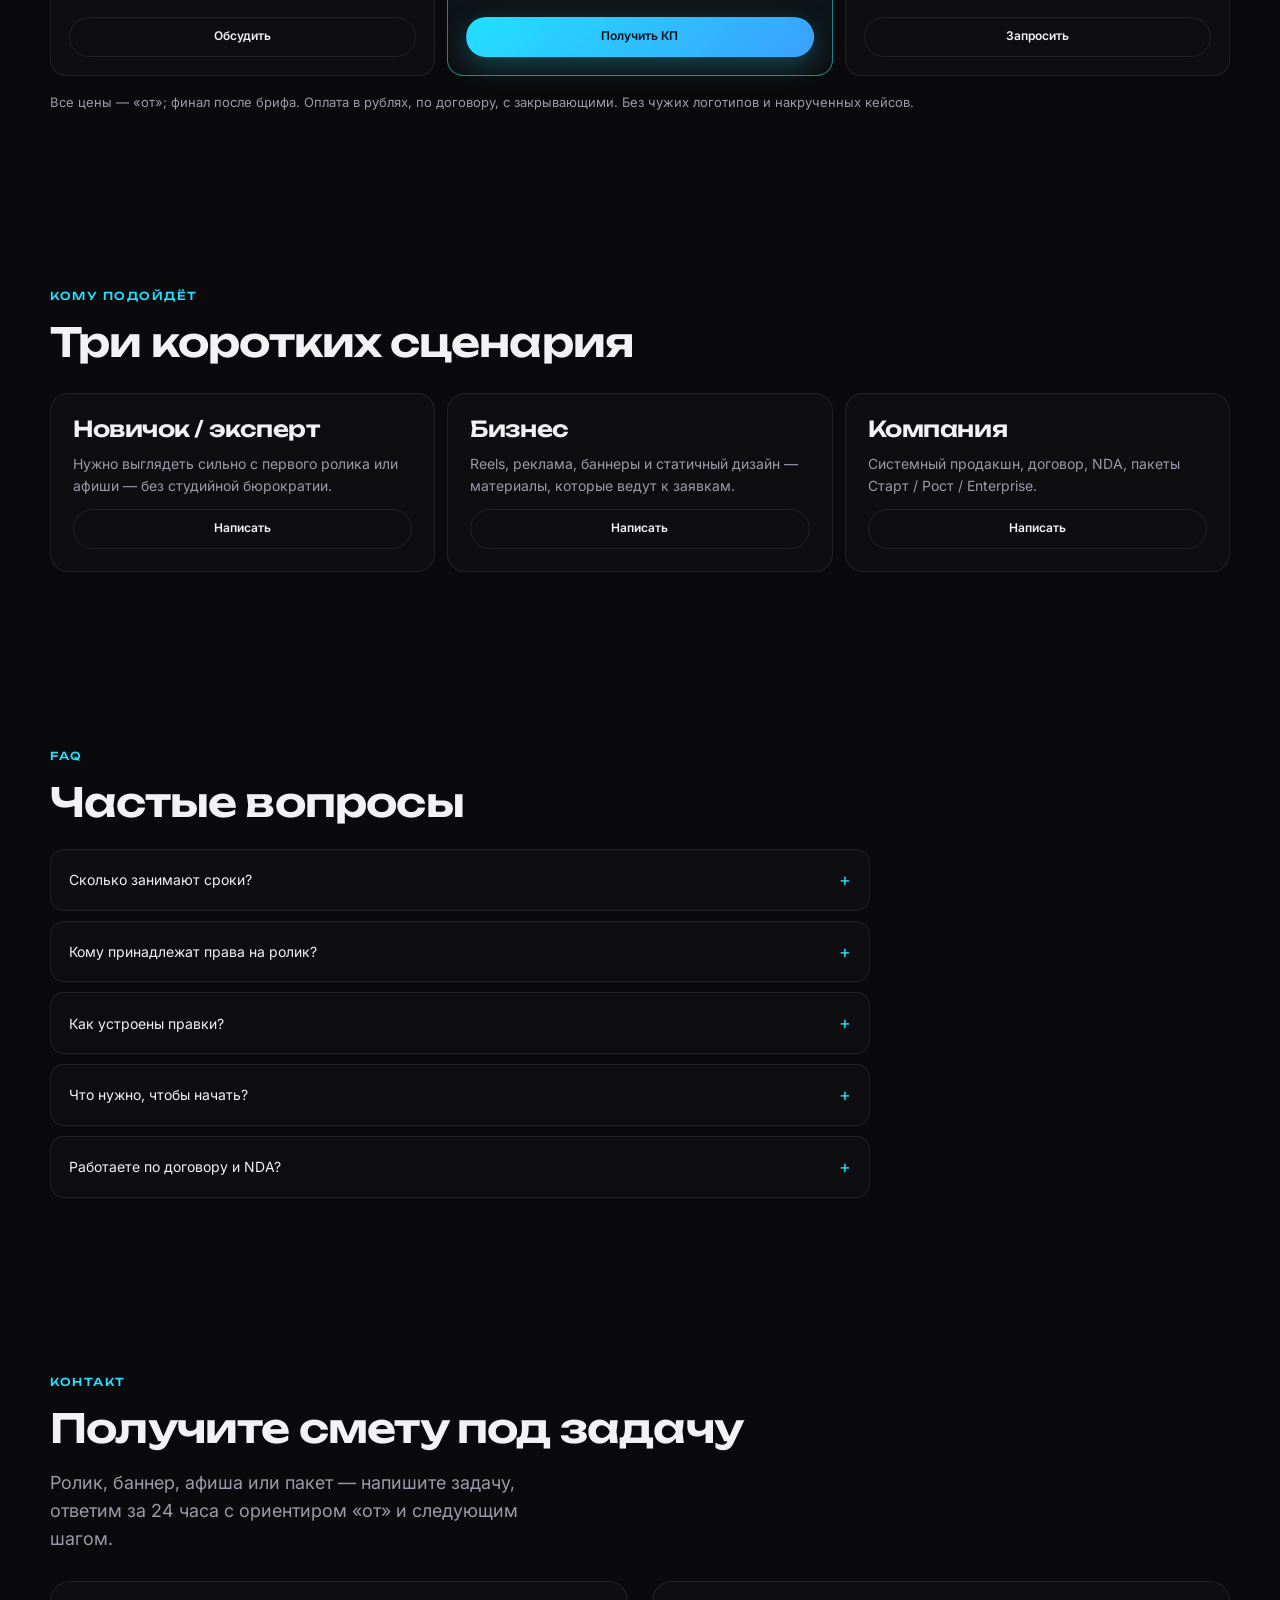
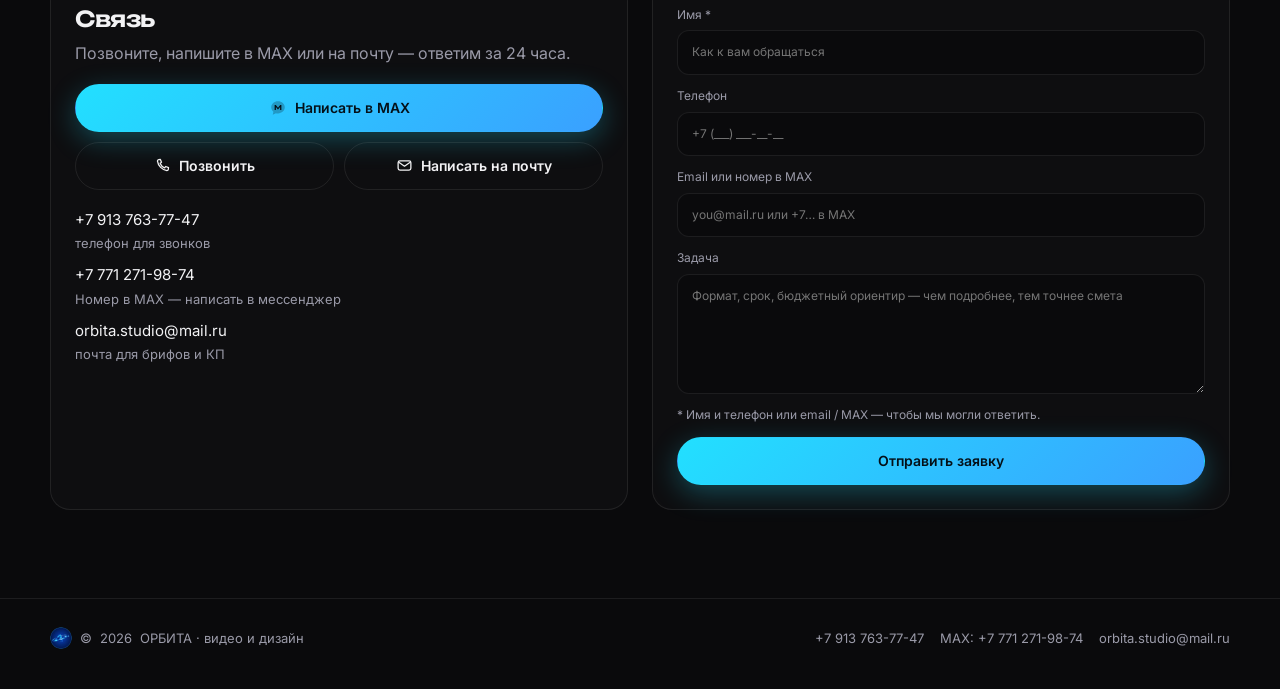
==== commit ac92a87a: "Mobile feed: Nike spot (work-18) first; seamless crossfade loop for hero bg video" ====
--- a/orbita-agency.html
+++ b/orbita-agency.html
@@ -2449,8 +2449,8 @@
 <main id="top">
   <section class="hero">
     <div class="hero-bg" aria-hidden="true">
-      <video data-lazy-src="orbita-bg.mp4" muted loop playsinline preload="none" data-autoplay-bg></video>
-      <script>/* perf: desktop only — phones never fetch the 6MB bg */(function(){try{if(matchMedia('(max-width:760px)').matches)return;var v=document.currentScript.previousElementSibling;var sm=window.__orbitaForcedDesktop||Math.min(screen.width||9999,screen.height||9999)<=760;v.preload='metadata';v.src=sm?'orbita-bg-m.mp4':v.getAttribute('data-lazy-src');}catch(e){}})();</script>
+      <video data-lazy-src="orbita-bg.mp4?v=loop2" muted loop playsinline preload="none" data-autoplay-bg></video>
+      <script>/* perf: desktop only — phones never fetch the 6MB bg */(function(){try{if(matchMedia('(max-width:760px)').matches)return;var v=document.currentScript.previousElementSibling;var sm=window.__orbitaForcedDesktop||Math.min(screen.width||9999,screen.height||9999)<=760;v.preload='metadata';v.src=sm?'orbita-bg-m.mp4?v=loop2':v.getAttribute('data-lazy-src');}catch(e){}})();</script>
     </div>
     <div class="wrap hero-grid">
       <div class="hero-copy">
@@ -5075,7 +5075,7 @@
   } catch(_){}
   if ('serviceWorker' in navigator) {
     window.addEventListener('load', function(){
-      navigator.serviceWorker.register('./sw.js?v=20260925form').catch(function(){});
+      navigator.serviceWorker.register('./sw.js?v=20260925nike').catch(function(){});
     });
   }
 })();
@@ -5379,6 +5379,13 @@
     warmed = -999;
     laidH = 0;
     var list = assets().filter(function(a){ return a && (a.s || a.src); });
+    /* phone feed only: the Nike spot with the narrator opens the feed; the clip that used to open it takes the Nike slot */
+    if (cat === 0) {
+      var nk = -1;
+      for (var q = 0; q < list.length; q++) { if ((list[q].s || list[q].src) === 'work-18.mp4') { nk = q; break; } }
+      if (nk > 0) { list = list.slice(); var first = list[0]; list[0] = list[nk]; list[nk] = first; }
+    }
+    var POSTERS = {'work-18.mp4': 'm/work-18-poster.jpg'};
     feed.innerHTML = '';
     slides = [];
 
@@ -5410,7 +5417,7 @@
       el.className = 'tt-slide';
       if (isVideo) {
         var eager = i === 0;
-        el.innerHTML = '<video data-tt-video playsinline webkit-playsinline loop muted preload="'+(eager?'auto':'none')+'" data-src="'+firstFrame(src)+'"'+(eager?' src="'+firstFrame(src)+'"':'')+'></video>'+
+        el.innerHTML = '<video data-tt-video playsinline webkit-playsinline loop muted preload="'+(eager?'auto':'none')+'"'+(eager && POSTERS[src] ? ' poster="'+POSTERS[src]+'"' : '')+' data-src="'+firstFrame(src)+'"'+(eager?' src="'+firstFrame(src)+'"':'')+'></video>'+
           '<div class="tt-pause" aria-hidden="true">⏸</div>'+
           '<div class="tt-cap">Пример · '+safe+'</div>'+
           '<button type="button" class="tt-sound" aria-label="Звук">🔊</button>';
@@ -5600,8 +5607,8 @@
 </script>
 
 <script>/* forced desktop on a phone: back-to-feed pill */(function(){if(!window.__orbitaForcedDesktop)return;var b=document.createElement('button');b.type='button';b.className='od-back';b.textContent='← Вернуться в мобильную ленту';b.addEventListener('click',function(){try{localStorage.removeItem('orbitaDesktop')}catch(e){}var q=location.search.replace(/[?&]desktop=[01]/g,'').replace(/^&/,'?');location.href=location.pathname+(q?q+'&':'?')+'desktop=0';});document.body.appendChild(b);})();</script>
-<link rel="stylesheet" href="mobile-tiktok-enhance.css?v=202609251915">
-<script src="mobile-tiktok-enhance.js?v=202609251915" defer></script>
+<link rel="stylesheet" href="mobile-tiktok-enhance.css?v=202609252030">
+<script src="mobile-tiktok-enhance.js?v=202609252030" defer></script>
 <script>/* perf: card videos show their first frame, but only fetch it when they get near the screen */
 (function(){
   function wake(v){
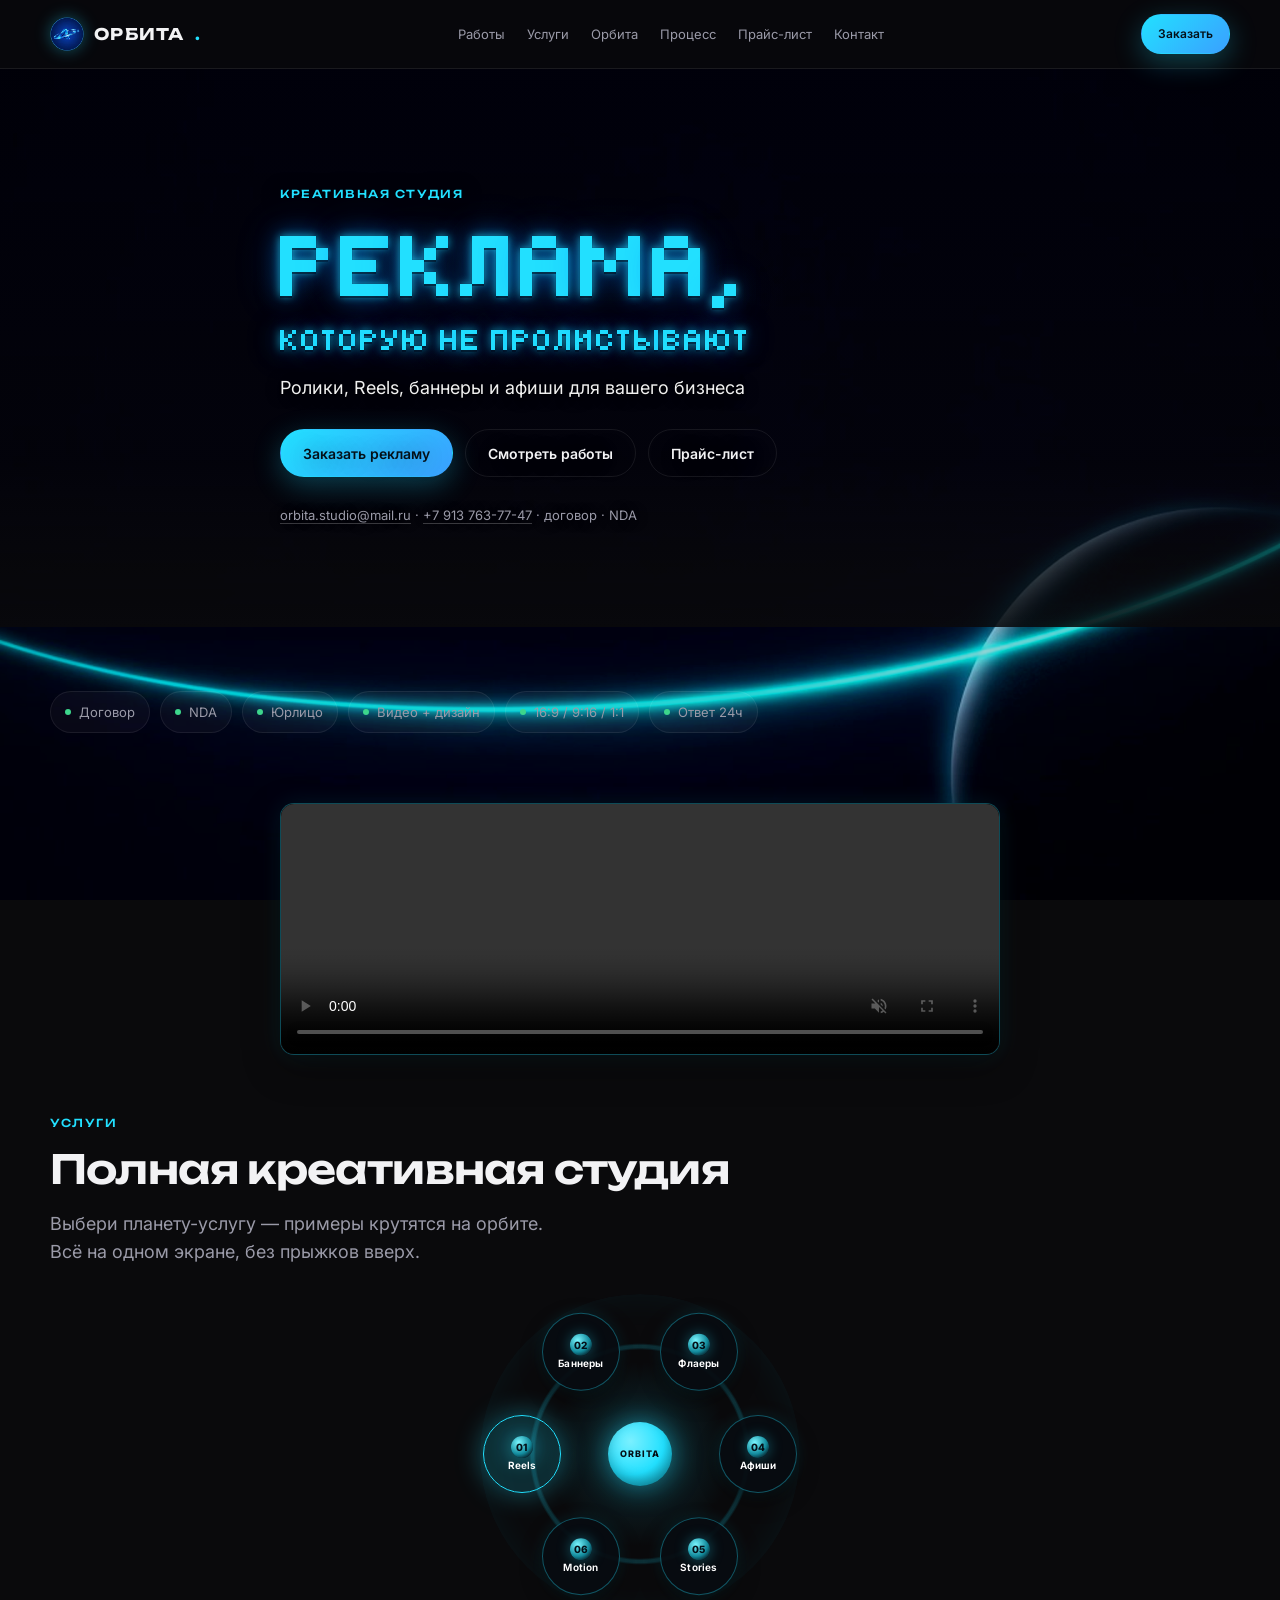
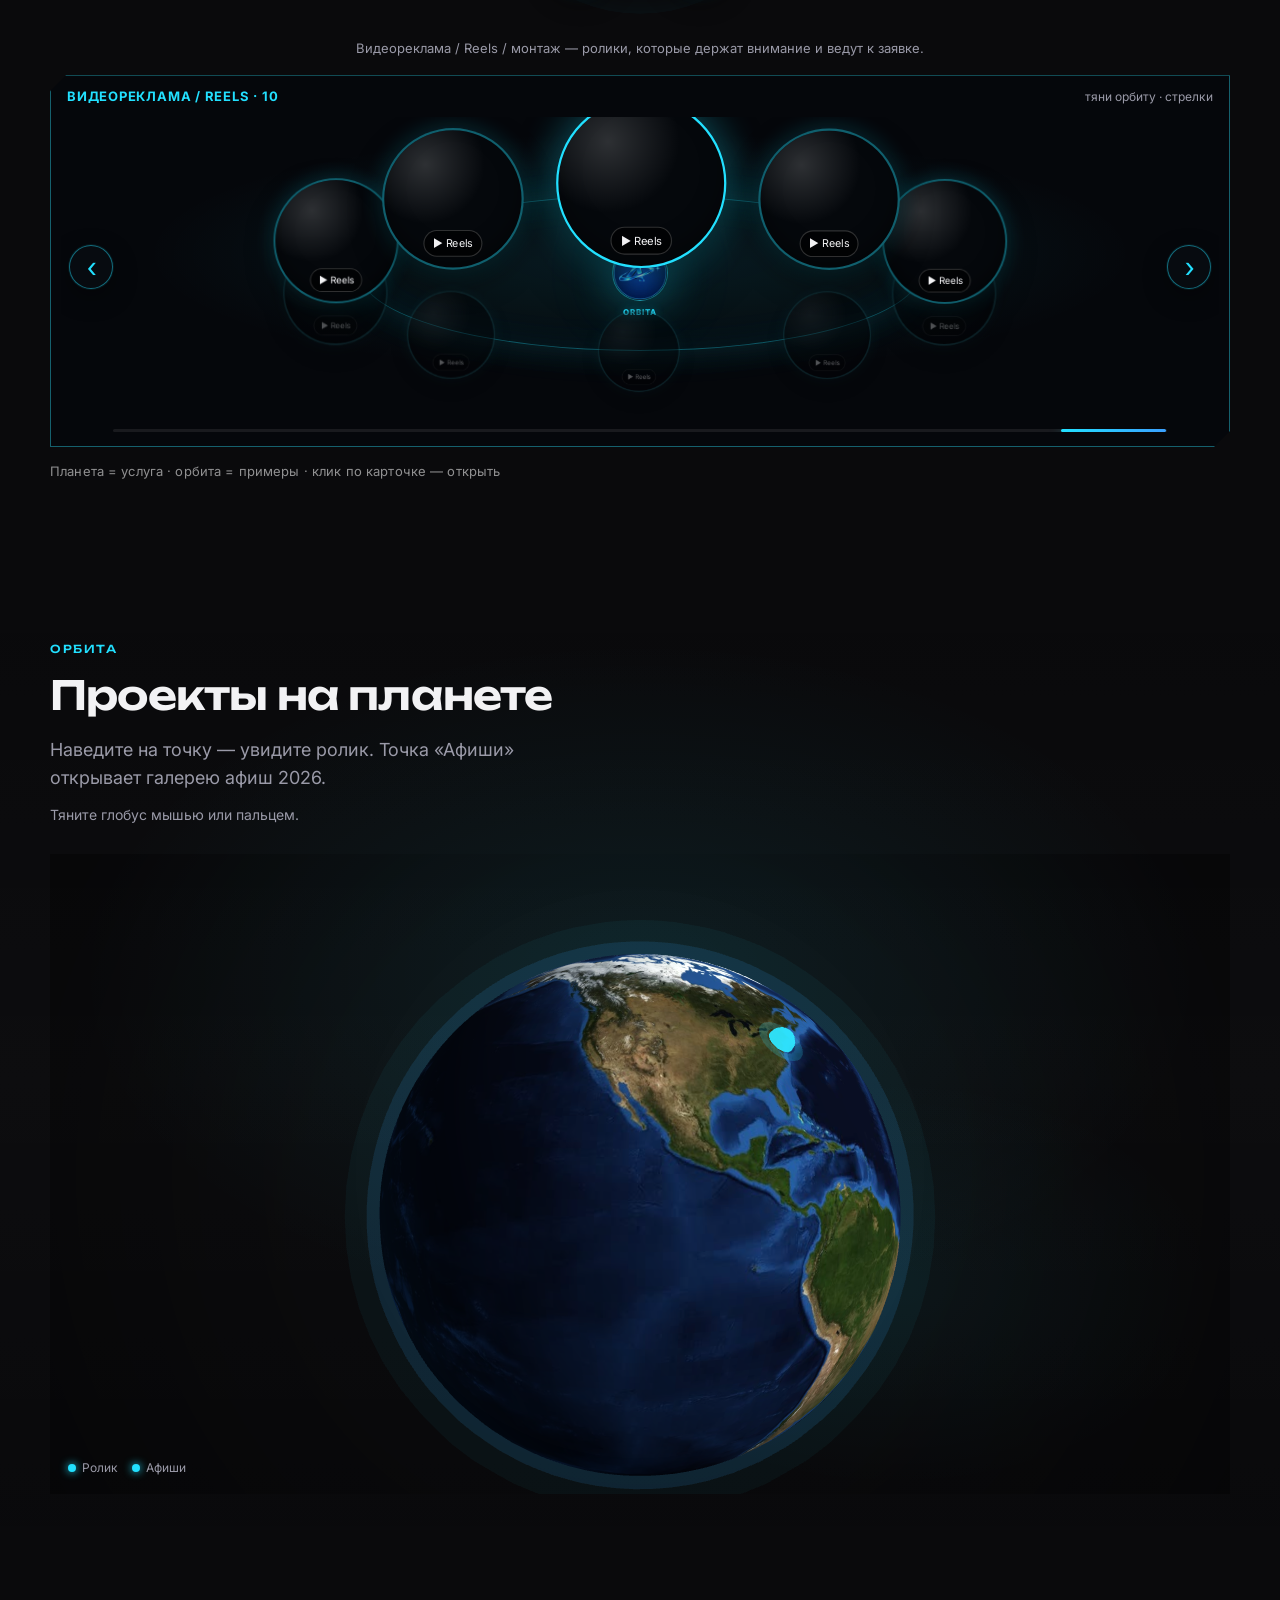
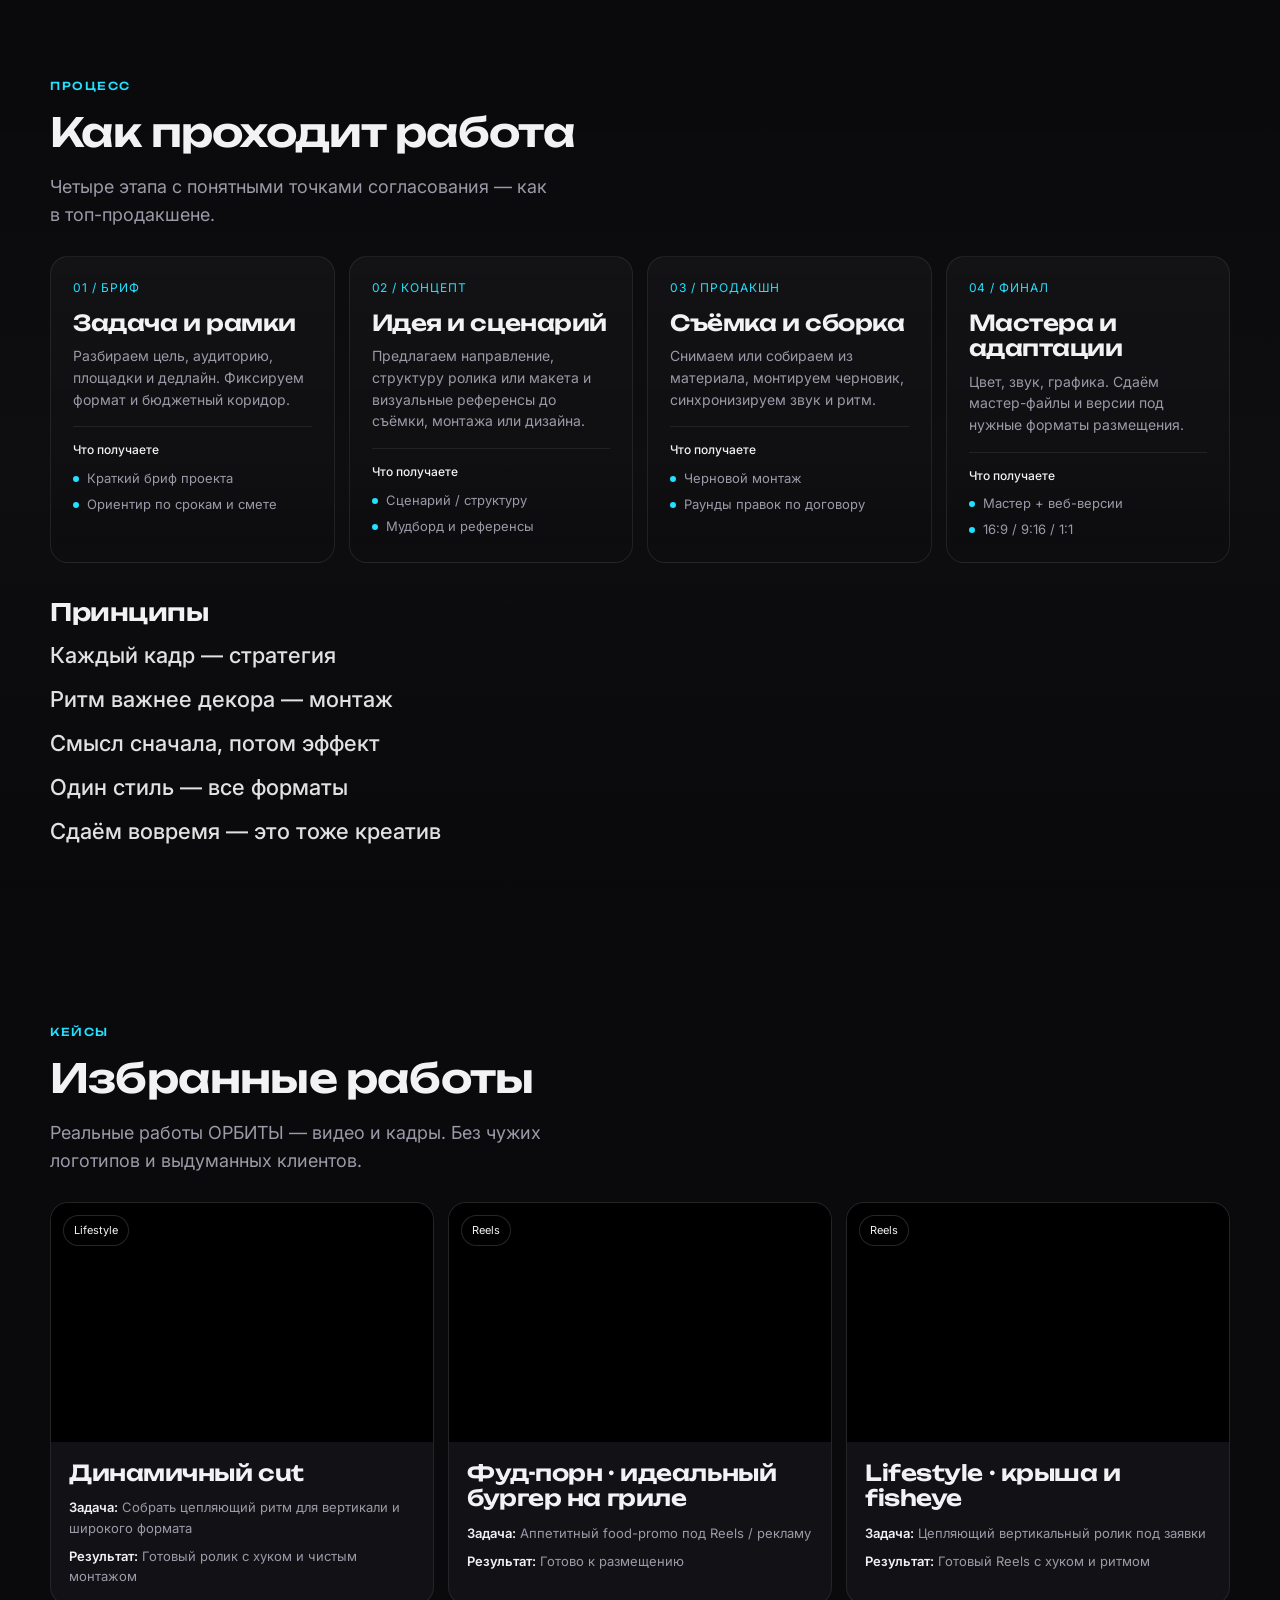
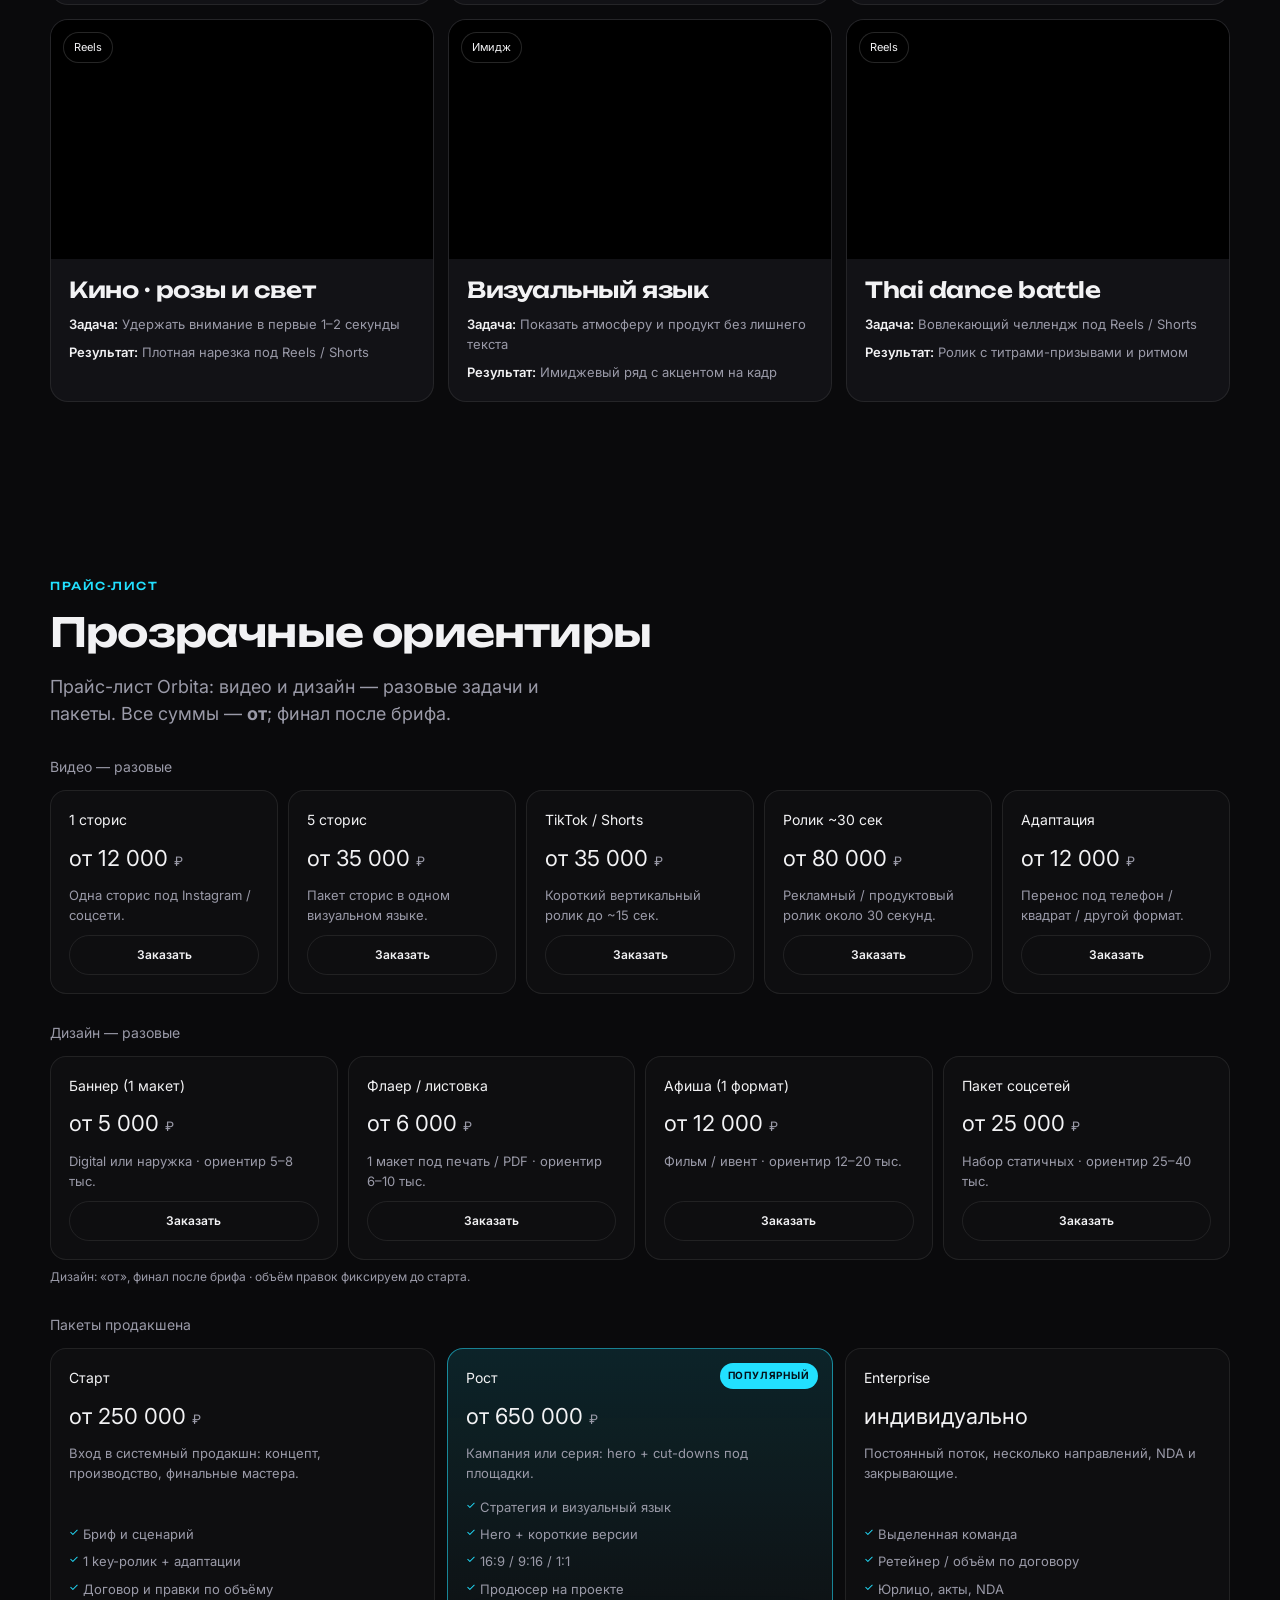
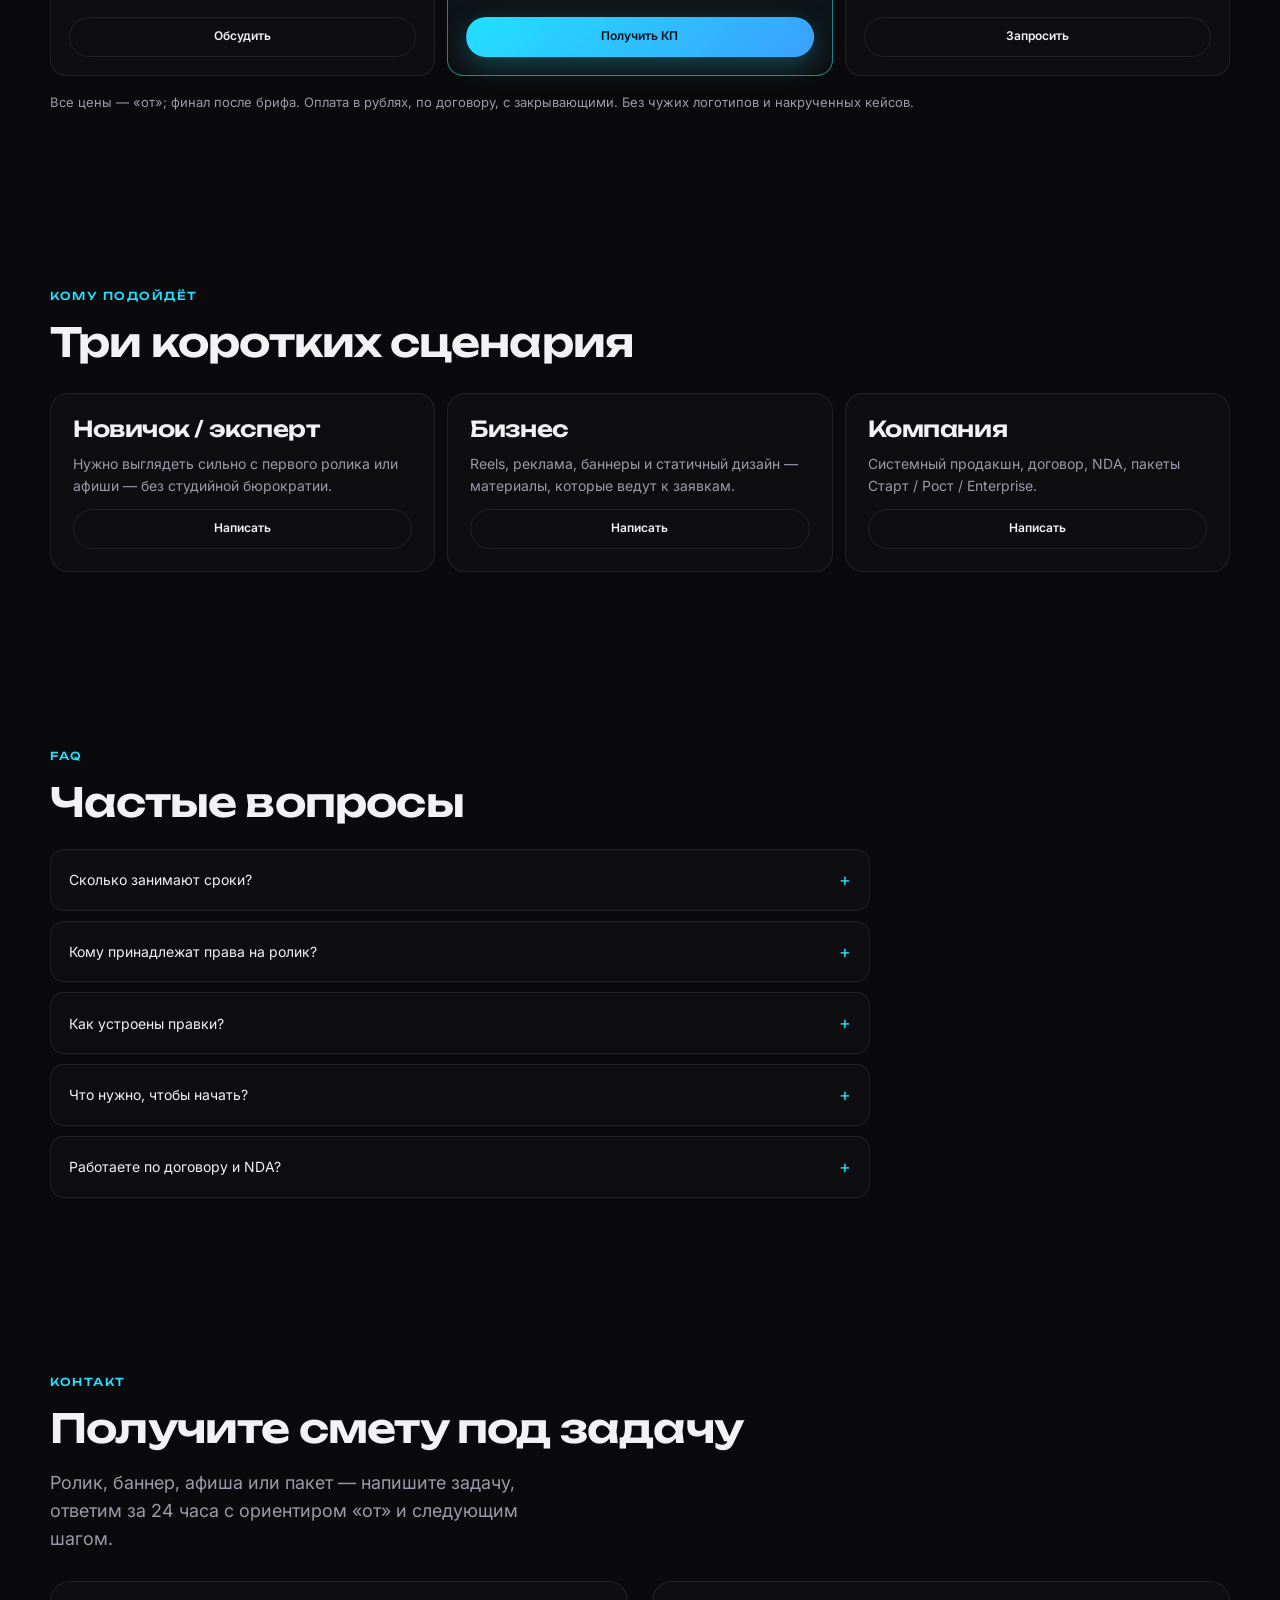
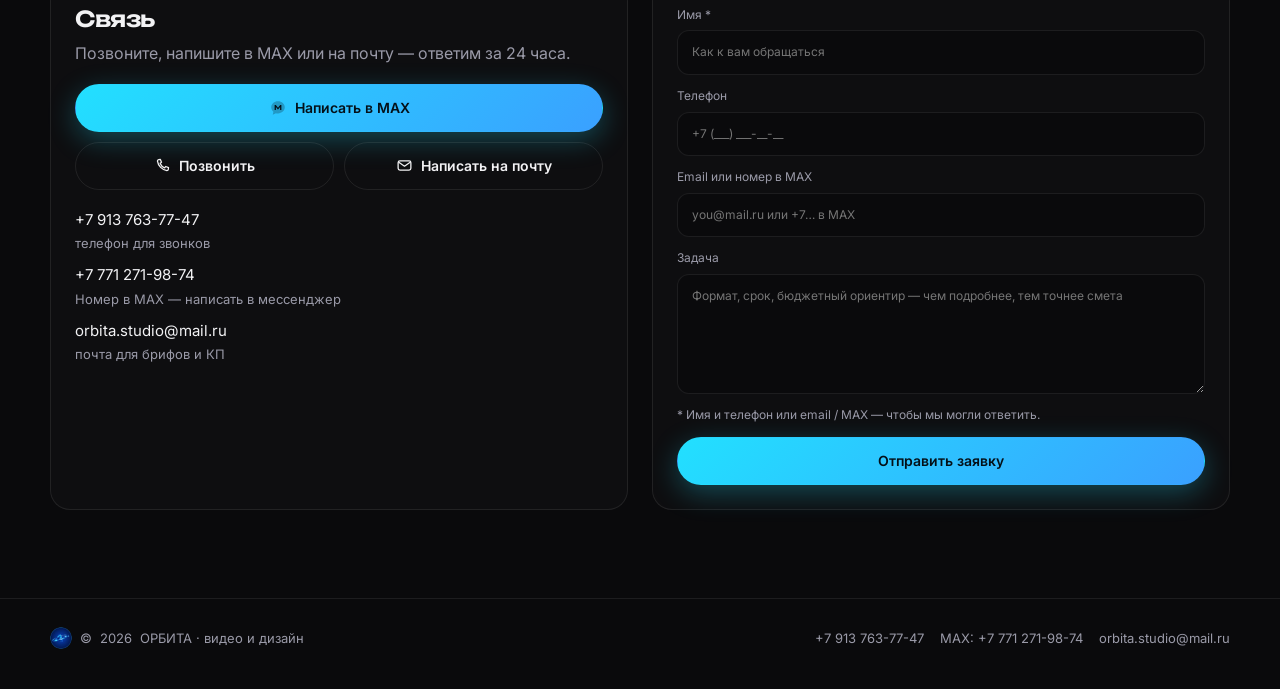
==== commit 9444b608: "Hero bg: truly seamless ping-pong loop (eased, optical-flow turnaround) from original footage; bust " ====
--- a/orbita-agency.html
+++ b/orbita-agency.html
@@ -2449,8 +2449,8 @@
 <main id="top">
   <section class="hero">
     <div class="hero-bg" aria-hidden="true">
-      <video data-lazy-src="orbita-bg.mp4?v=loop2" muted loop playsinline preload="none" data-autoplay-bg></video>
-      <script>/* perf: desktop only — phones never fetch the 6MB bg */(function(){try{if(matchMedia('(max-width:760px)').matches)return;var v=document.currentScript.previousElementSibling;var sm=window.__orbitaForcedDesktop||Math.min(screen.width||9999,screen.height||9999)<=760;v.preload='metadata';v.src=sm?'orbita-bg-m.mp4?v=loop2':v.getAttribute('data-lazy-src');}catch(e){}})();</script>
+      <video data-lazy-src="orbita-bg.mp4?v=loop3" muted loop playsinline preload="none" data-autoplay-bg></video>
+      <script>/* perf: desktop only — phones never fetch the 6MB bg */(function(){try{if(matchMedia('(max-width:760px)').matches)return;var v=document.currentScript.previousElementSibling;var sm=window.__orbitaForcedDesktop||Math.min(screen.width||9999,screen.height||9999)<=760;v.preload='metadata';v.src=sm?'orbita-bg-m.mp4?v=loop3':v.getAttribute('data-lazy-src');}catch(e){}})();</script>
     </div>
     <div class="wrap hero-grid">
       <div class="hero-copy">
@@ -5075,7 +5075,7 @@
   } catch(_){}
   if ('serviceWorker' in navigator) {
     window.addEventListener('load', function(){
-      navigator.serviceWorker.register('./sw.js?v=20260925nike').catch(function(){});
+      navigator.serviceWorker.register('./sw.js?v=20260925loop3').catch(function(){});
     });
   }
 })();
@@ -5607,8 +5607,8 @@
 </script>
 
 <script>/* forced desktop on a phone: back-to-feed pill */(function(){if(!window.__orbitaForcedDesktop)return;var b=document.createElement('button');b.type='button';b.className='od-back';b.textContent='← Вернуться в мобильную ленту';b.addEventListener('click',function(){try{localStorage.removeItem('orbitaDesktop')}catch(e){}var q=location.search.replace(/[?&]desktop=[01]/g,'').replace(/^&/,'?');location.href=location.pathname+(q?q+'&':'?')+'desktop=0';});document.body.appendChild(b);})();</script>
-<link rel="stylesheet" href="mobile-tiktok-enhance.css?v=202609252030">
-<script src="mobile-tiktok-enhance.js?v=202609252030" defer></script>
+<link rel="stylesheet" href="mobile-tiktok-enhance.css?v=202609252045">
+<script src="mobile-tiktok-enhance.js?v=202609252045" defer></script>
 <script>/* perf: card videos show their first frame, but only fetch it when they get near the screen */
 (function(){
   function wake(v){
